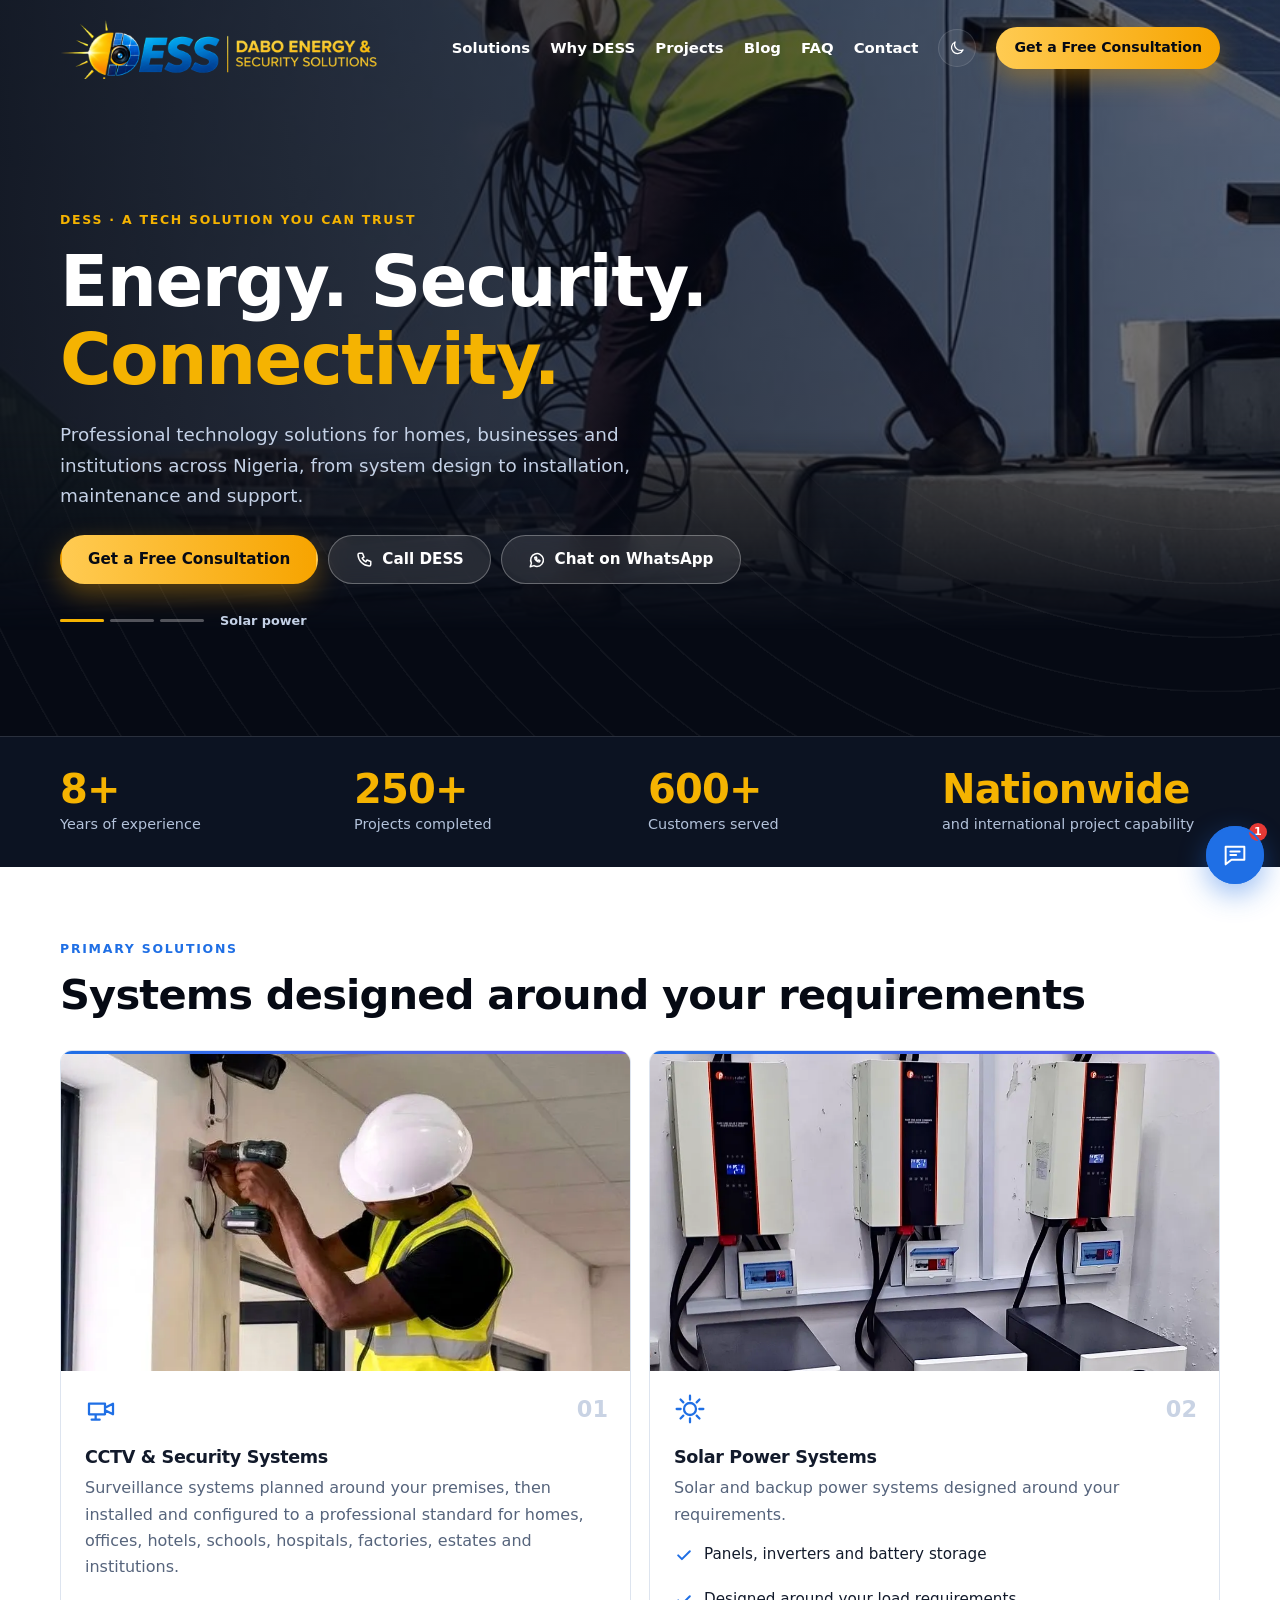
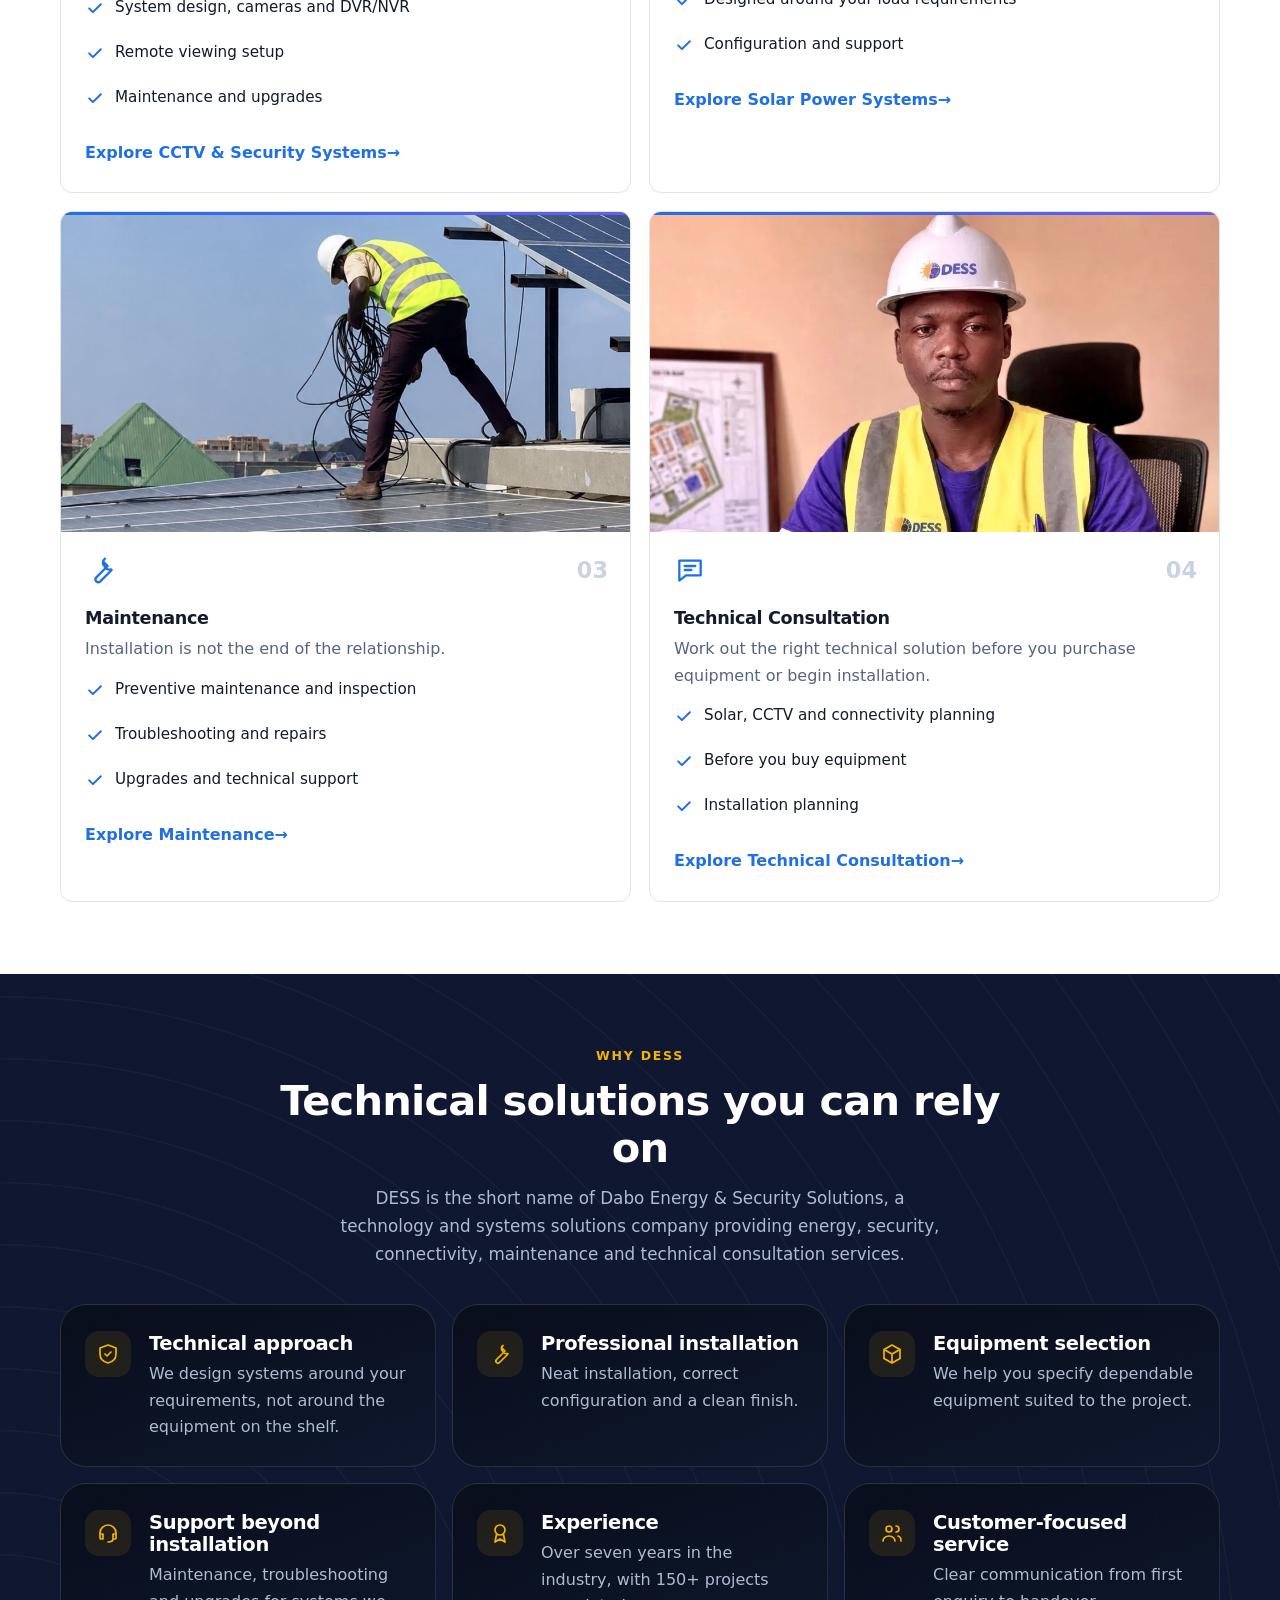
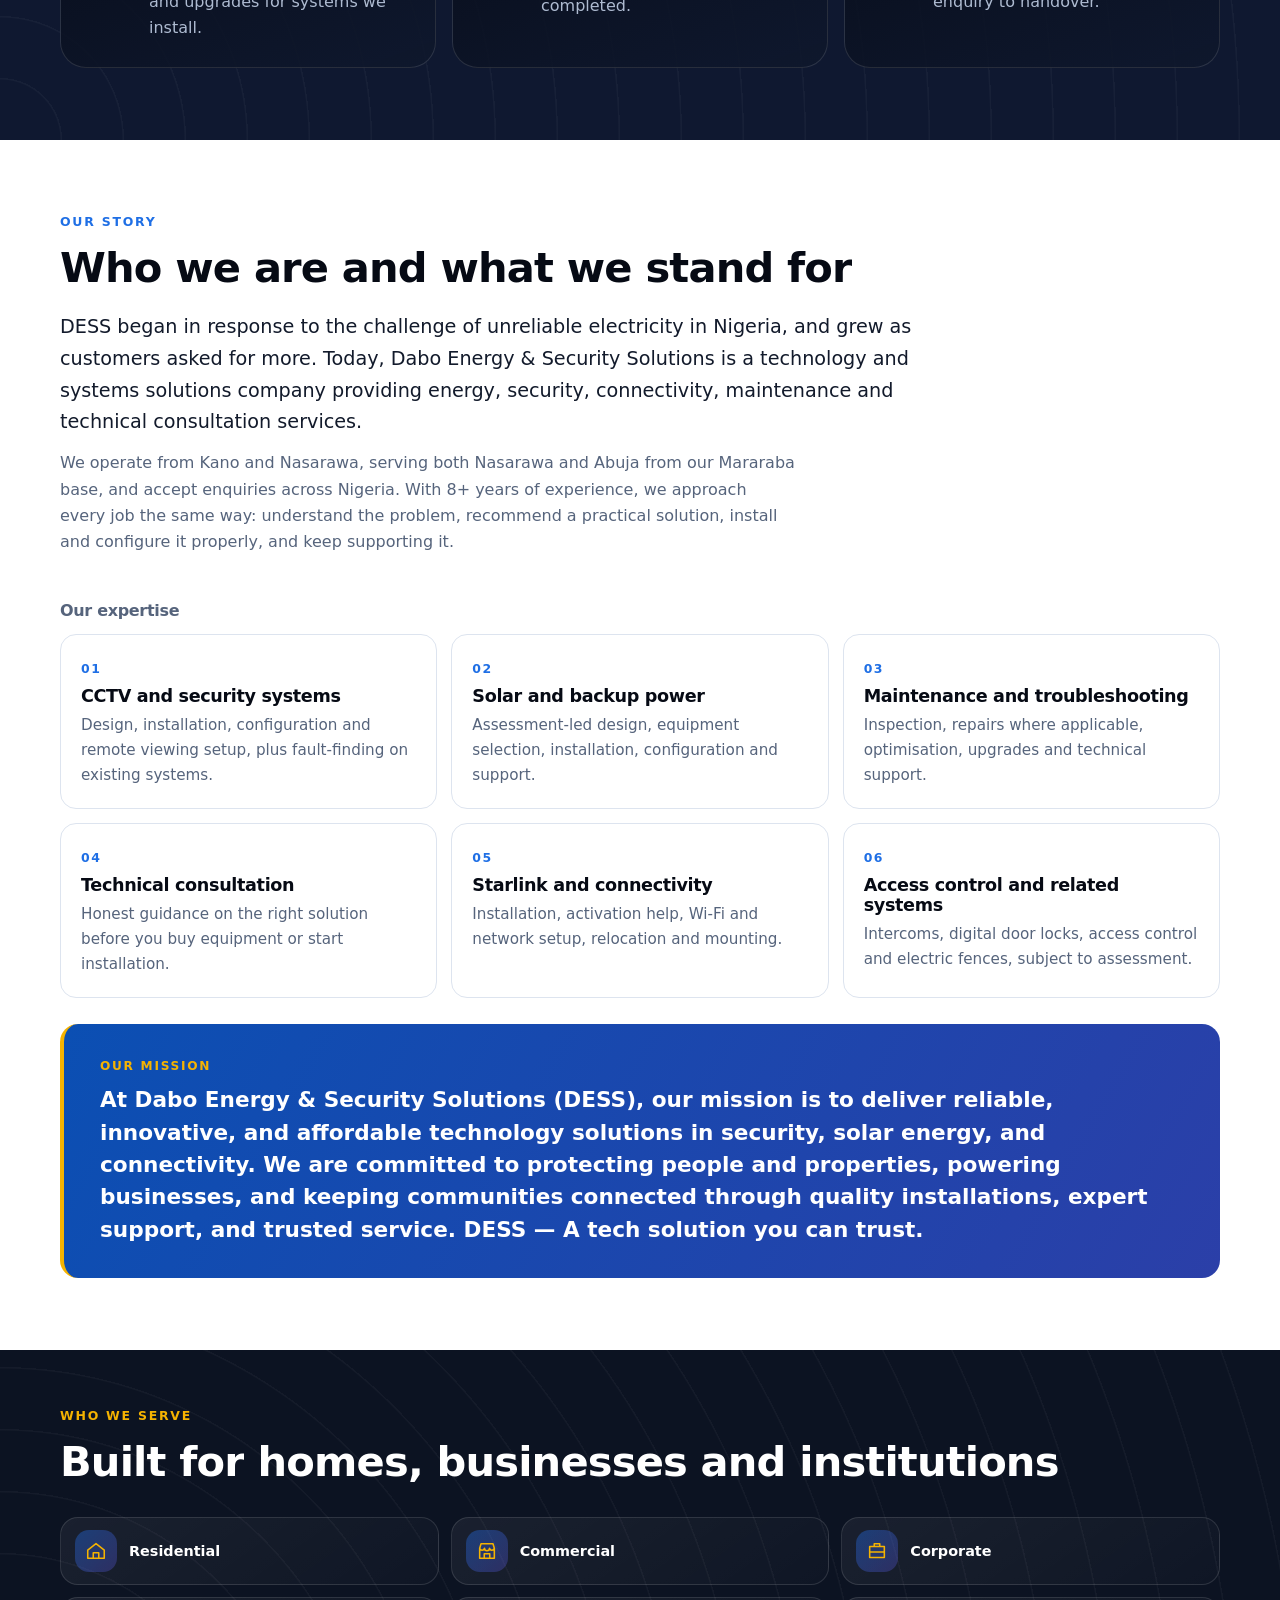
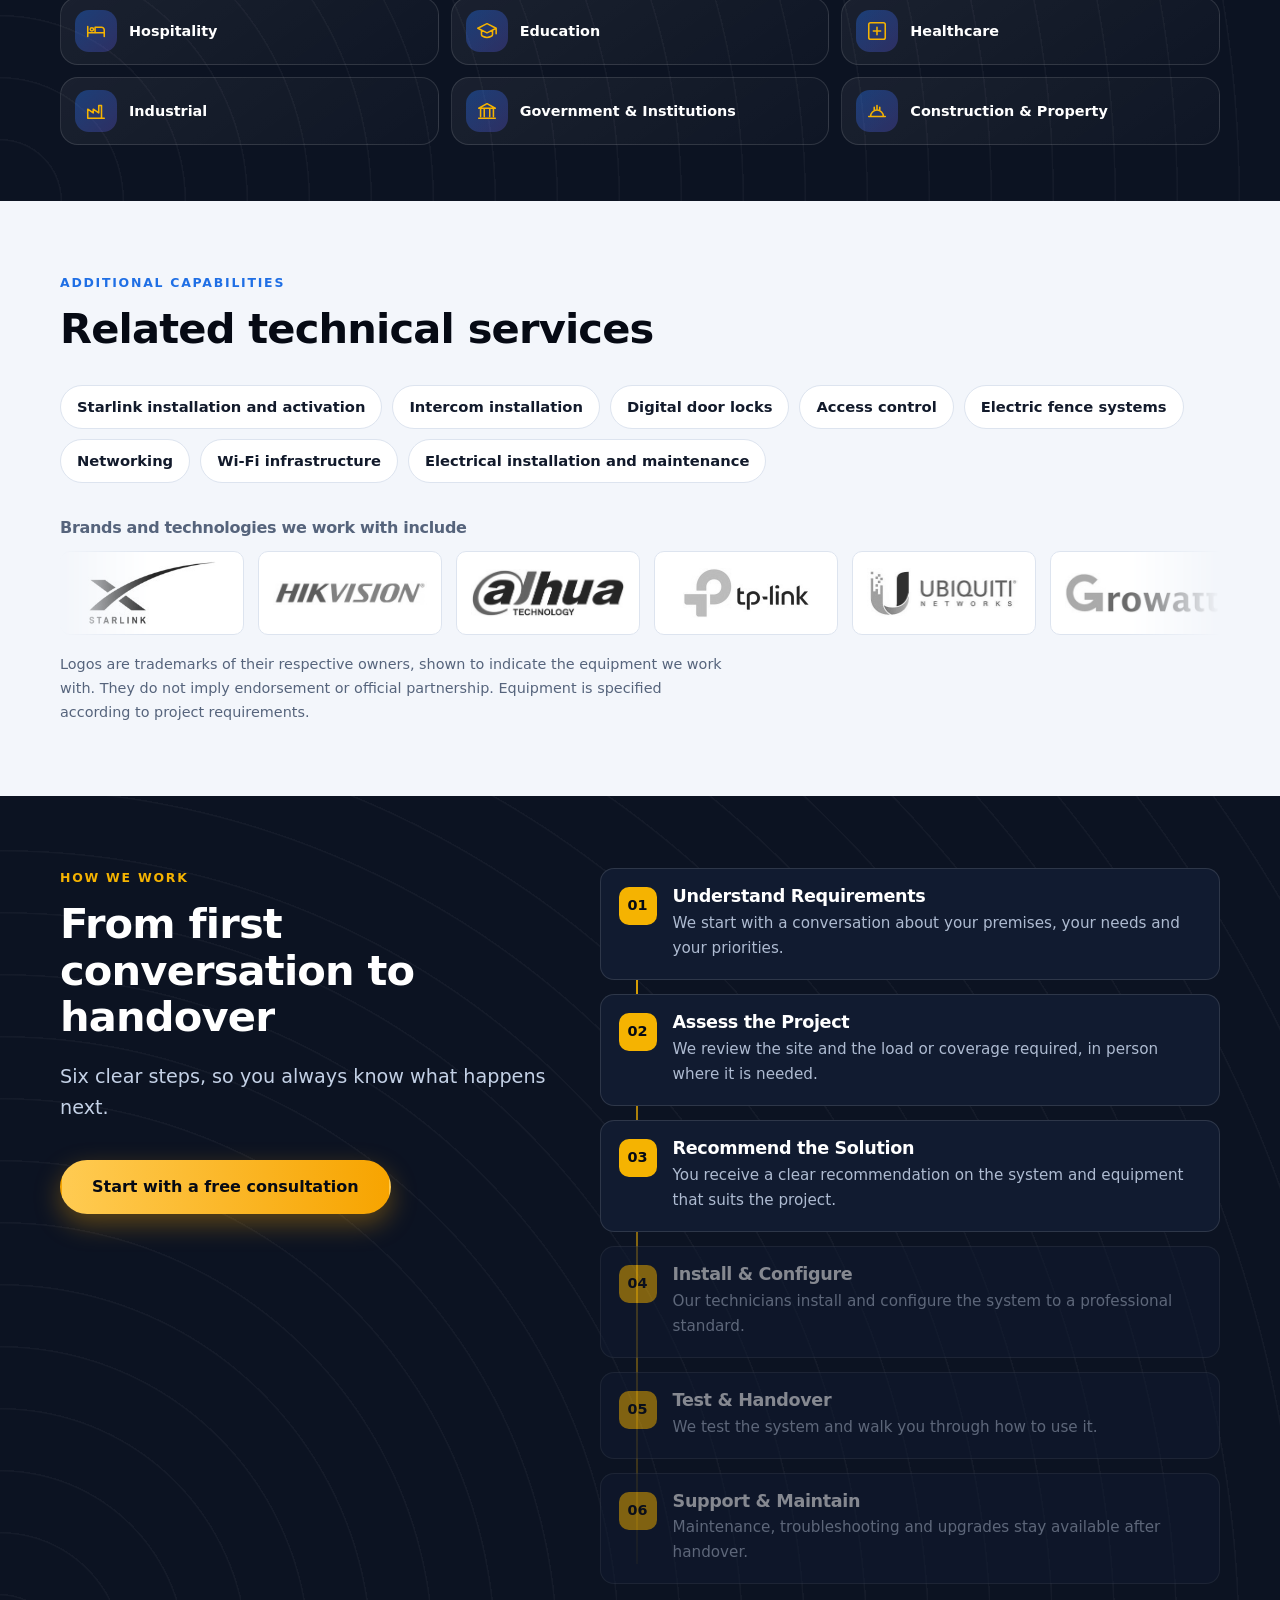
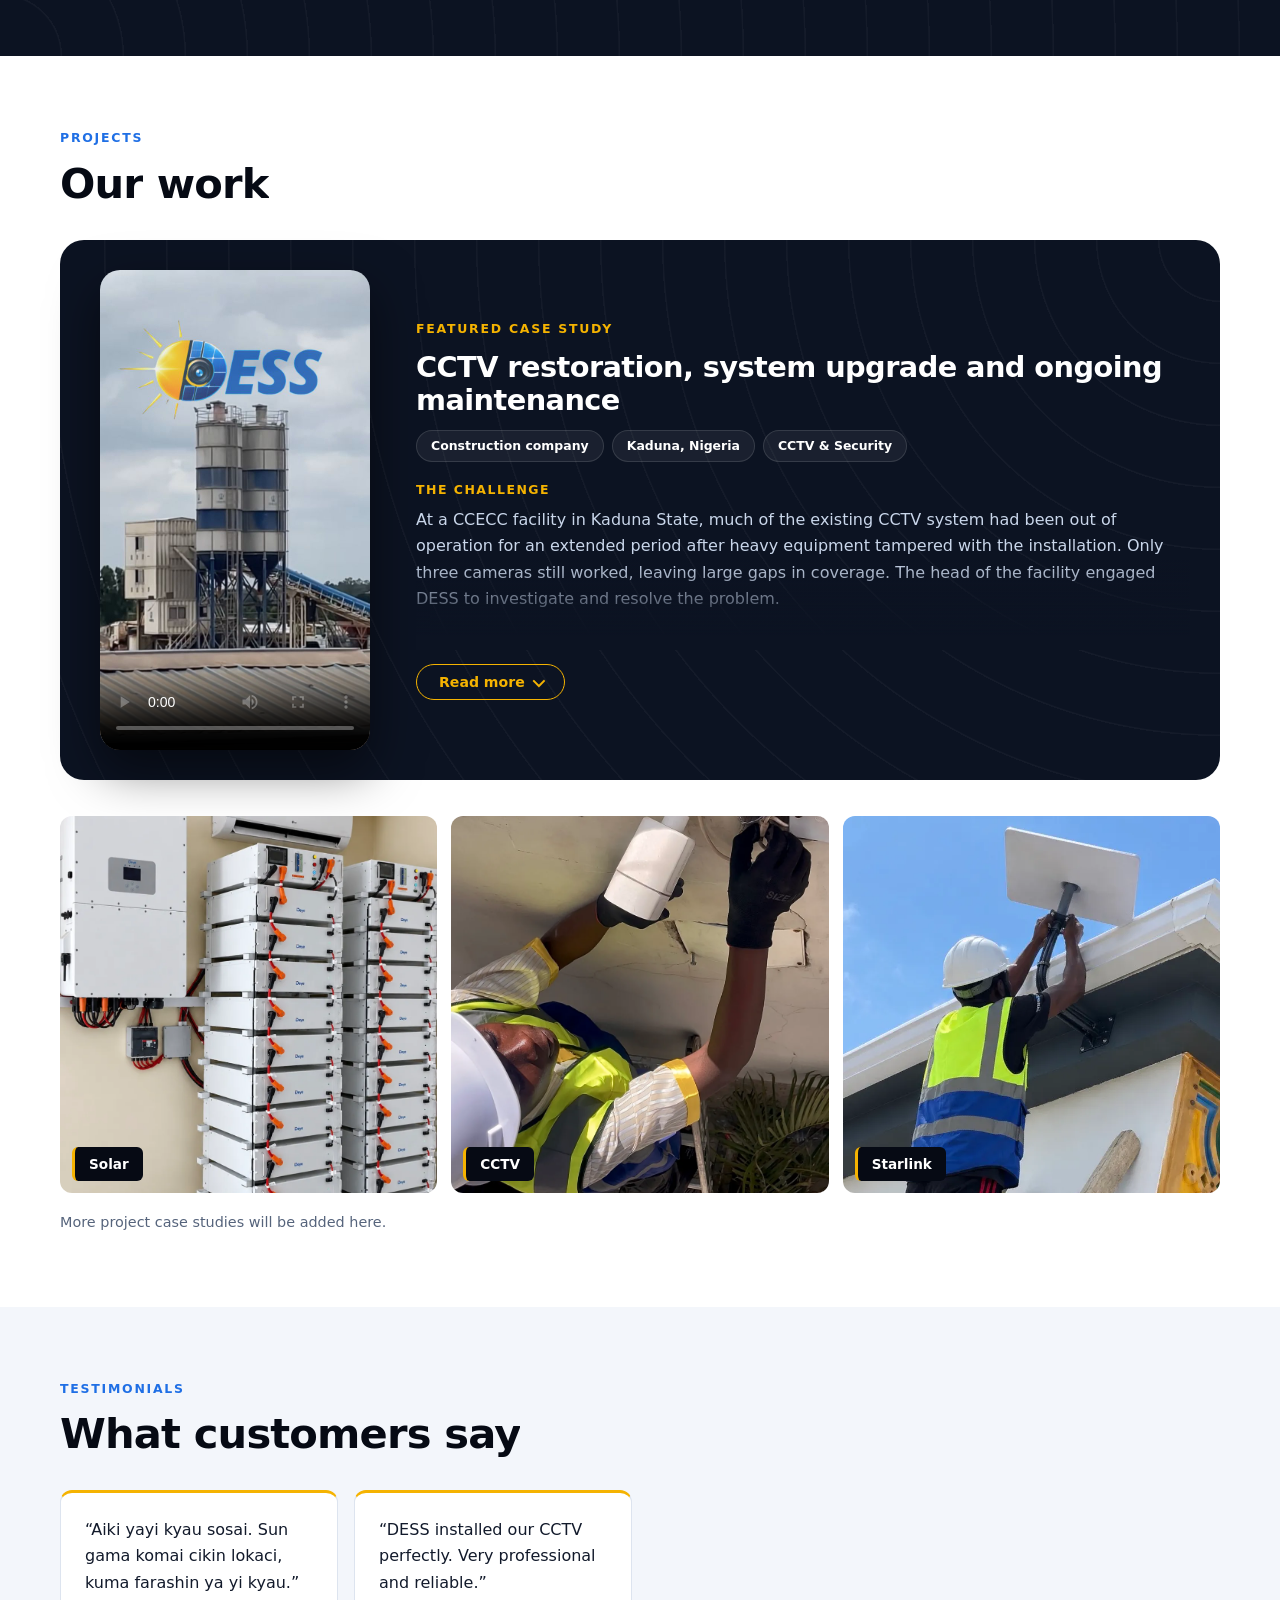
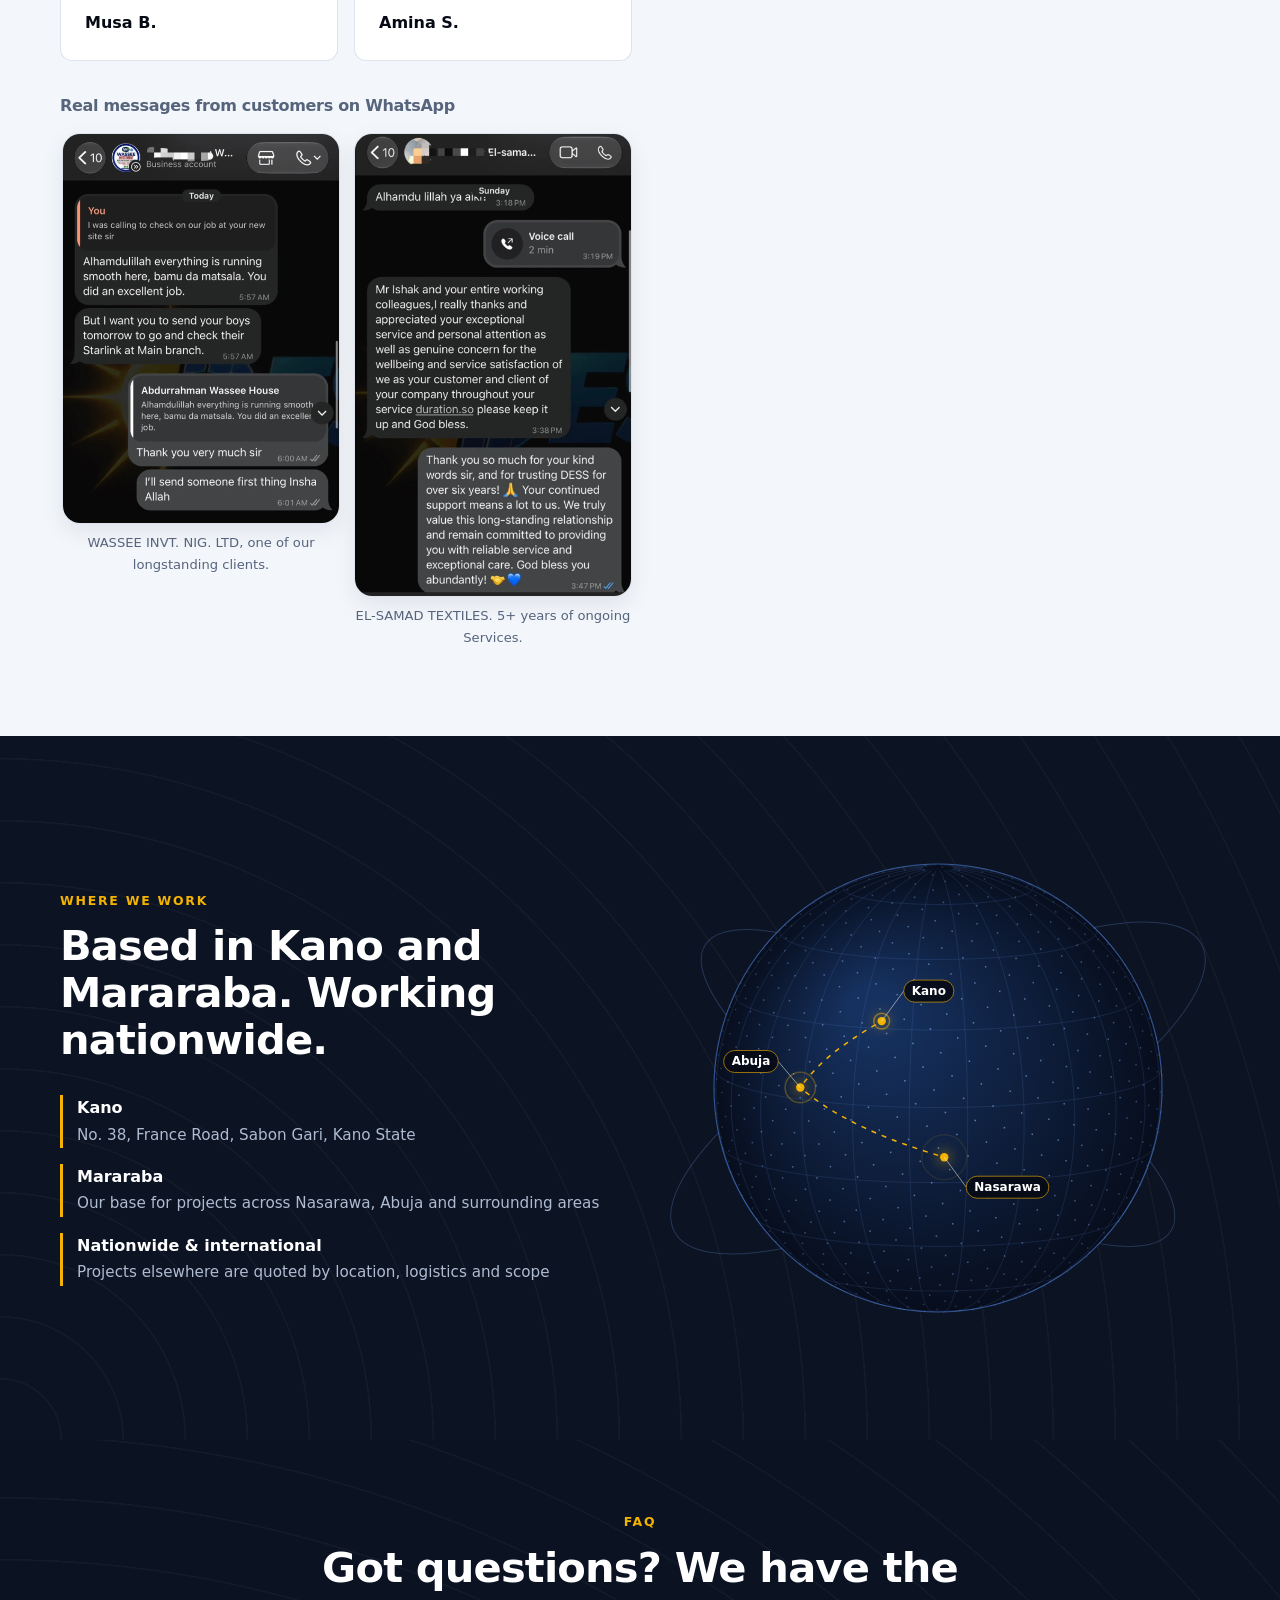
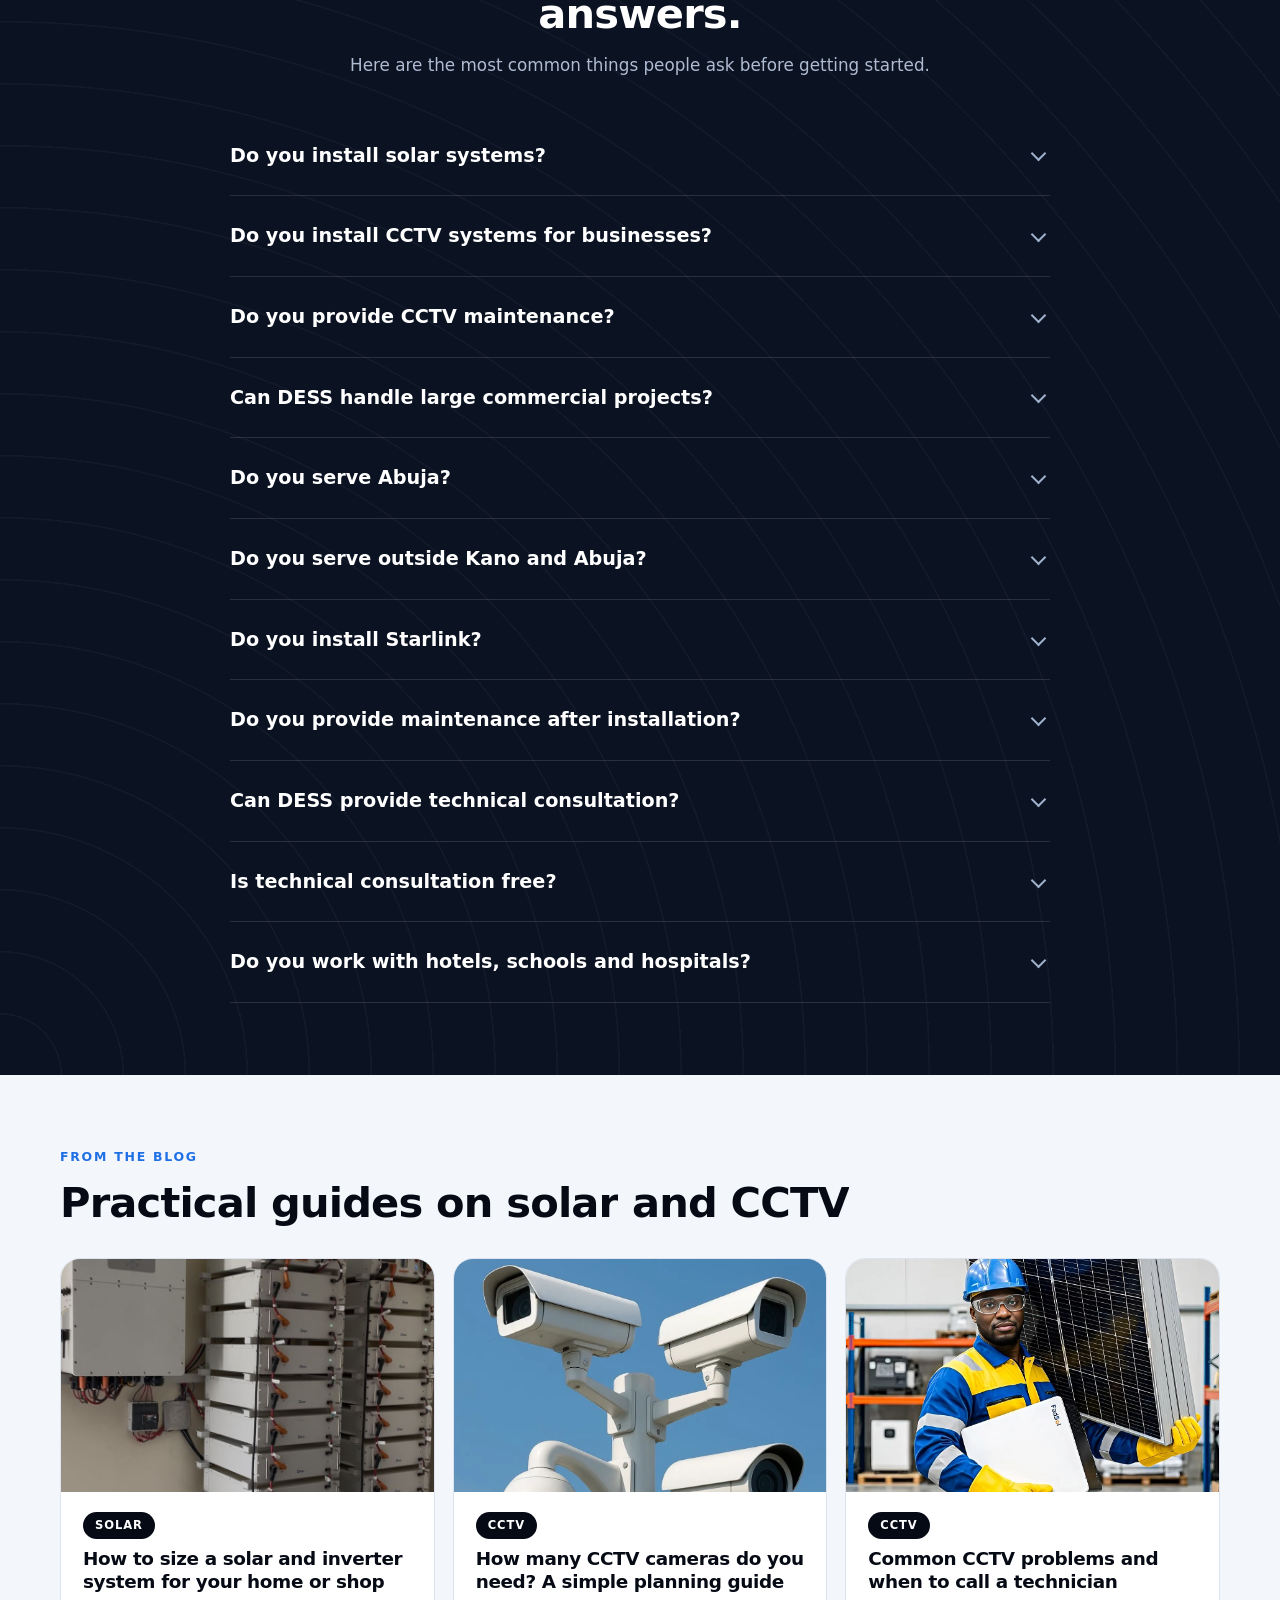
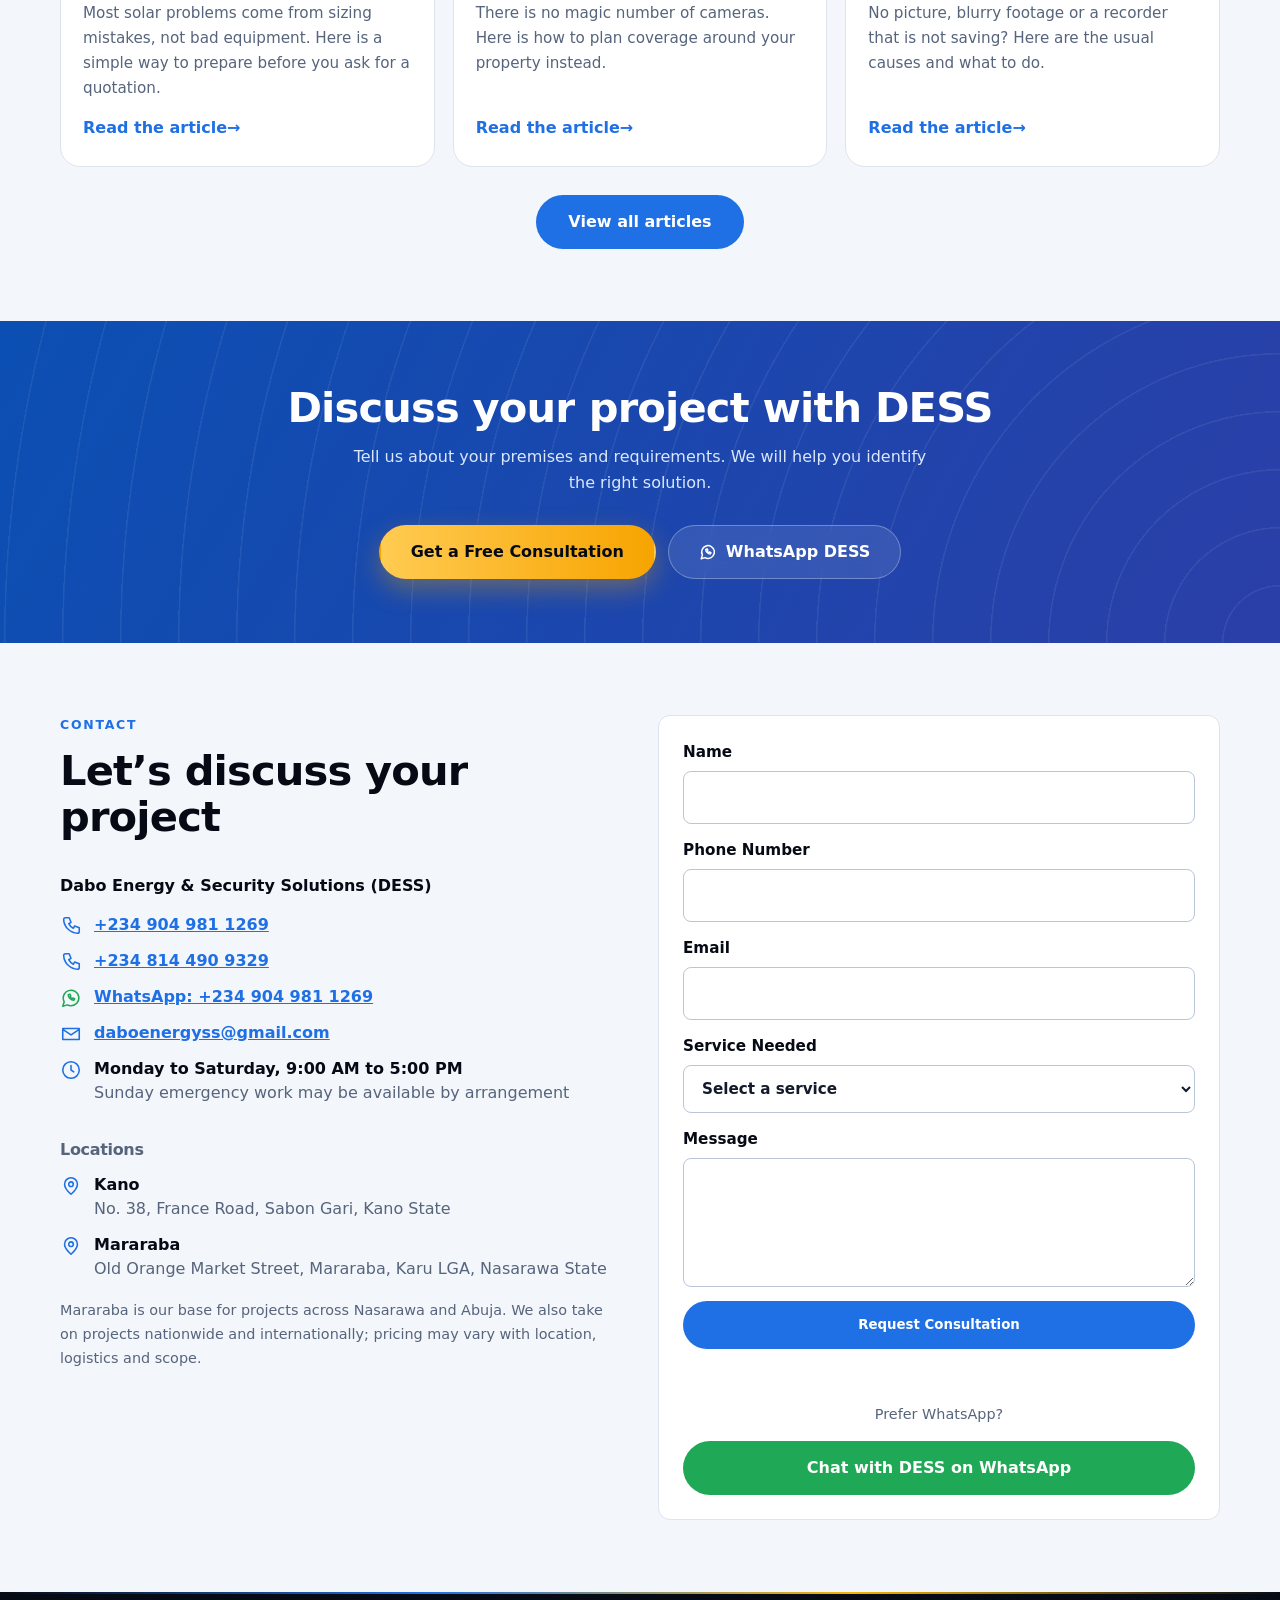
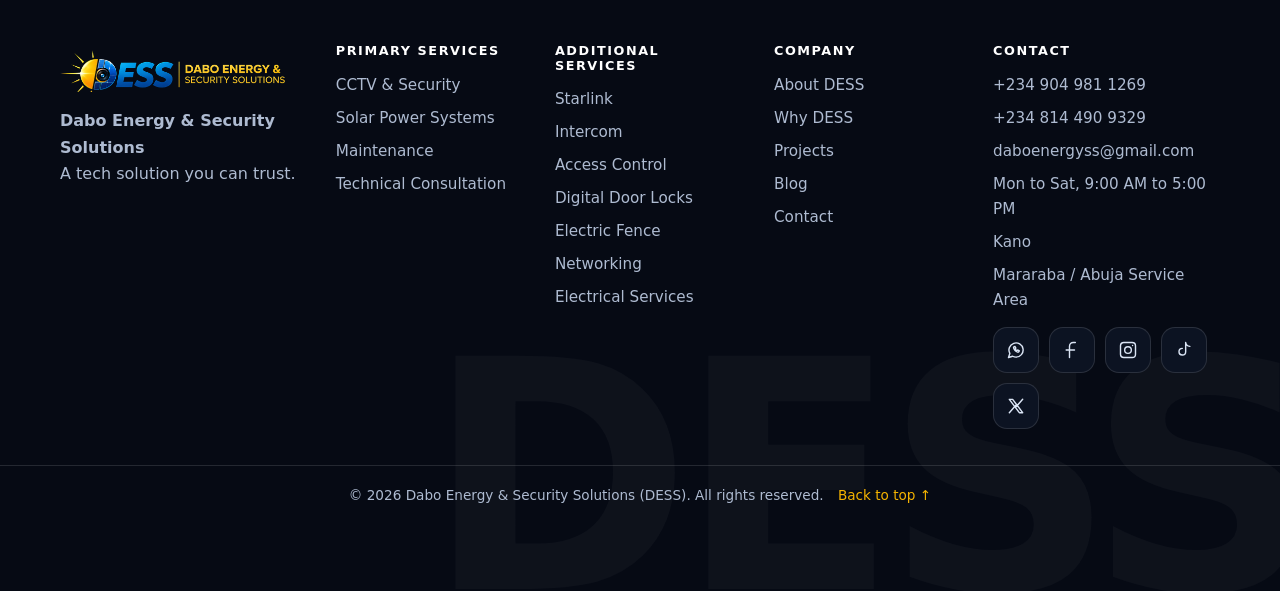
==== index.html @ d55e8380 "Rebuild site from CMS content" ====
<!DOCTYPE html>
<html lang="en-NG">
<head>
<meta charset="utf-8">
<meta name="viewport" content="width=device-width, initial-scale=1">
<meta name="google-site-verification" content="Flggp0OAoR3ZLfkzdXoOFVyLNwlf65vivNqHBnzhyiU" />
<meta name="google-site-verification" content="FNXQPSIhmZA32Rh-jYoWv8A7KRaA6-WDHWeEcsu5f3Y" />
<title>DESS | Dabo Energy &amp; Security Solutions: CCTV, Solar &amp; Maintenance</title>
<meta name="description" content="DESS (Dabo Energy &amp; Security Solutions) provides CCTV, solar power, maintenance, technical consultation and Starlink services for homes, businesses and institutions in Kano, Abuja and across Nigeria.">
<link rel="canonical" href="https://dess.com.ng/">
<meta property="og:type" content="website">
<meta property="og:locale" content="en_NG">
<meta property="og:url" content="https://dess.com.ng/">
<meta property="og:site_name" content="Dabo Energy &amp; Security Solutions">
<meta property="og:title" content="DESS | Dabo Energy &amp; Security Solutions: CCTV, Solar &amp; Maintenance">
<meta property="og:description" content="DESS (Dabo Energy &amp; Security Solutions) provides CCTV, solar power, maintenance, technical consultation and Starlink services for homes, businesses and institutions in Kano, Abuja and across Nigeria.">
<meta property="og:image" content="https://dess.com.ng/solar-roof.jpg">
<meta name="twitter:card" content="summary_large_image">
<meta name="theme-color" content="#060a14">
<link rel="icon" href="/favicon.ico" sizes="48x48">
<link rel="icon" type="image/png" href="/favicon-48.png" sizes="48x48">
<link rel="icon" type="image/png" href="/favicon-192.png" sizes="192x192">
<link rel="apple-touch-icon" href="/apple-touch-icon.png">
<script>document.documentElement.classList.add("js");try{if(localStorage.getItem("dess-theme")==="dark")document.documentElement.setAttribute("data-theme","dark")}catch(e){}</script>
<link rel="stylesheet" href="/style.css">
<script type="application/ld+json">
{
 "@context": "https://schema.org",
 "@type": [
  "LocalBusiness",
  "Organization"
 ],
 "name": "Dabo Energy & Security Solutions",
 "alternateName": [
  "DESS",
  "DESS Nigeria",
  "Dabo Energy and Security Solutions"
 ],
 "slogan": "A tech solution you can trust.",
 "description": "Energy, security and connectivity solutions: CCTV, solar power, maintenance and technical consultation for homes, businesses and institutions in Nigeria.",
 "url": "https://dess.com.ng/",
 "logo": "https://dess.com.ng/logo-512.png",
 "image": "https://dess.com.ng/solar-roof.jpg",
 "telephone": ["+2349049811269", "+2348144909329"],
 "email": "daboenergyss@gmail.com",
 "areaServed": [
  {
   "@type": "State",
   "name": "Kano"
  },
  {
   "@type": "State",
   "name": "Nasarawa"
  },
  {
   "@type": "AdministrativeArea",
   "name": "Abuja"
  },
  {
   "@type": "Country",
   "name": "Nigeria"
  }
 ],
 "address": [
  {
   "@type": "PostalAddress",
   "streetAddress": "No. 38, France Road, Sabon Gari",
   "addressRegion": "Kano State",
   "addressCountry": "NG"
  },
  {
   "@type": "PostalAddress",
   "streetAddress": "Old Orange Market Street, Mararaba, Karu LGA",
   "addressRegion": "Nasarawa State",
   "addressCountry": "NG"
  }
 ],
 "openingHoursSpecification": [
  {
   "@type": "OpeningHoursSpecification",
   "dayOfWeek": [
    "Monday",
    "Tuesday",
    "Wednesday",
    "Thursday",
    "Friday",
    "Saturday"
   ],
   "opens": "09:00",
   "closes": "17:00"
  }
 ],
 "sameAs": [
  "https://www.facebook.com/daboenergy.ss",
  "https://www.instagram.com/dabo_energy_ss",
  "https://x.com/dabo_energy_ss",
  "https://www.tiktok.com/@dabo_ess"
 ]
}
</script>
<script type="application/ld+json">{"@context": "https://schema.org", "@type": "WebSite", "name": "Dabo Energy & Security Solutions", "alternateName": ["DESS", "DESS Nigeria", "Dabo Energy and Security Solutions"], "url": "https://dess.com.ng/"}</script>
</head>
<body>
<a class="skip" href="#main">Skip to content</a>
<svg width="0" height="0" style="position:absolute" aria-hidden="true">
<symbol id="i-cam" viewBox="0 0 24 24"><path d="M3 8h12v8H3zM15 11l6-3v8l-6-3M8 16v4M5 20h6"/></symbol>
<symbol id="i-sun" viewBox="0 0 24 24"><circle cx="12" cy="12" r="4.5"/><path d="M12 2v3M12 19v3M2 12h3M19 12h3M4.9 4.9l2.1 2.1M17 17l2.1 2.1M4.9 19.1L7 17M17 7l2.1-2.1"/></symbol>
<symbol id="i-wr" viewBox="0 0 24 24"><path d="M14.5 6.5a4 4 0 005 5L20 12l-8.5 8.5a2.1 2.1 0 01-3-3L17 9l-2.5-2.5zM15 3.5a4 4 0 00-1 5"/></symbol>
<symbol id="i-chat" viewBox="0 0 24 24"><path d="M4 5h16v11H9l-5 4zM8 9h8M8 12h5"/></symbol>
<symbol id="i-phone" viewBox="0 0 24 24"><path d="M6 3h4l2 5-2.5 1.5a11 11 0 005 5L16 12l5 2v4a2 2 0 01-2 2A16 16 0 014 5a2 2 0 012-2z"/></symbol>
<symbol id="i-wa" viewBox="0 0 24 24"><path d="M3 21l1.6-4.9A8.5 8.5 0 1112 20.5a8.4 8.4 0 01-4-1zM9 8.5c0 3 3 6 6 6l1-1.5-2-1-1 .8a4 4 0 01-2-2l.8-1-1-2z"/></symbol>
<symbol id="i-mail" viewBox="0 0 24 24"><path d="M3 6h18v12H3zM3 7l9 6 9-6"/></symbol>
<symbol id="i-pin" viewBox="0 0 24 24"><path d="M12 21s7-6.2 7-11a7 7 0 10-14 0c0 4.8 7 11 7 11z"/><circle cx="12" cy="10" r="2.5"/></symbol>
<symbol id="i-home" viewBox="0 0 24 24"><path d="M3 11l9-7 9 7v9H3zM9 20v-6h6v6"/></symbol>
<symbol id="i-shop" viewBox="0 0 24 24"><path d="M4 9l1.5-5h13L20 9M4 9v11h16V9M4 9a2.7 2.7 0 005.3 0 2.7 2.7 0 005.4 0 2.7 2.7 0 005.3 0M9 20v-5h6v5"/></symbol>
<symbol id="i-corp" viewBox="0 0 24 24"><path d="M4 7h16v12H4zM9 7V4h6v3M4 13h16"/></symbol>
<symbol id="i-bed" viewBox="0 0 24 24"><path d="M3 18V7M3 14h18v4M21 14v-3a3 3 0 00-3-3h-7v6M7.5 12a1.8 1.8 0 100-3.6 1.8 1.8 0 000 3.6"/></symbol>
<symbol id="i-edu" viewBox="0 0 24 24"><path d="M12 4L2 9l10 5 10-5zM6 11.5V16c0 1.5 3 3 6 3s6-1.5 6-3v-4.5M22 9v6"/></symbol>
<symbol id="i-health" viewBox="0 0 24 24"><path d="M5 3h14a2 2 0 012 2v14a2 2 0 01-2 2H5a2 2 0 01-2-2V5a2 2 0 012-2zM12 8v8M8 12h8"/></symbol>
<symbol id="i-factory" viewBox="0 0 24 24"><path d="M3 20V10l6 4v-4l6 4V6h3v14zM3 20h18"/></symbol>
<symbol id="i-gov" viewBox="0 0 24 24"><path d="M3 9l9-5 9 5zM5 9v9M9 9v9M15 9v9M19 9v9M3 20h18"/></symbol>
<symbol id="i-hat" viewBox="0 0 24 24"><path d="M3 18h18M5 18a7 7 0 0114 0M12 6v5M9 8v3M15 8v3"/></symbol>
<symbol id="i-clock" viewBox="0 0 24 24"><circle cx="12" cy="12" r="9"/><path d="M12 7v5l3 2"/></symbol>
<symbol id="i-fb" viewBox="0 0 24 24"><path d="M16 3h-2.5A4.5 4.5 0 009 7.5V21M5 12h10"/></symbol>
<symbol id="i-ig" viewBox="0 0 24 24"><path d="M7 3h10a4 4 0 014 4v10a4 4 0 01-4 4H7a4 4 0 01-4-4V7a4 4 0 014-4zM12 8a4 4 0 100 8 4 4 0 000-8zM17.5 6.5h.01"/></symbol>
<symbol id="i-tt" viewBox="0 0 24 24"><path d="M14 3v11a4 4 0 11-4-4M14 3c.4 2.7 2.2 4.4 5 4.6"/></symbol>
<symbol id="i-x" viewBox="0 0 24 24"><path d="M4 4h4l12 16h-4zM20 4l-7.5 8.5M4 20l7.5-8.5"/></symbol>
<symbol id="i-shield" viewBox="0 0 24 24"><path d="M12 3l8 3v6c0 5-3.5 8-8 9-4.5-1-8-4-8-9V6zM9 12l2 2 4-4"/></symbol>
<symbol id="i-users" viewBox="0 0 24 24"><path d="M9 11a3 3 0 100-6 3 3 0 000 6zM3 20c0-3 3-5 6-5s6 2 6 5M16 5a3 3 0 010 6M18 15c2 .5 3 2 3 5"/></symbol>
<symbol id="i-award" viewBox="0 0 24 24"><path d="M12 14a5 5 0 100-10 5 5 0 000 10zM8.5 13.5L7 21l5-3 5 3-1.5-7.5"/></symbol>
<symbol id="i-box" viewBox="0 0 24 24"><path d="M12 3l8 4.5v9L12 21l-8-4.5v-9zM12 12l8-4.5M12 12v9M12 12L4 7.5"/></symbol>
<symbol id="i-headset" viewBox="0 0 24 24"><path d="M4 13v-1a8 8 0 0116 0v1M4 13h3v5H5a1 1 0 01-1-1zM20 13h-3v5h2a1 1 0 001-1zM17 18c0 2-2 3-5 3"/></symbol>
<symbol id="i-sun" viewBox="0 0 24 24"><path d="M12 8a4 4 0 100 8 4 4 0 000-8zM12 2v2M12 20v2M2 12h2M20 12h2M5 5l1.5 1.5M17.5 17.5L19 19M5 19l1.5-1.5M17.5 6.5L19 5"/></symbol>
<symbol id="i-moon" viewBox="0 0 24 24"><path d="M20 14.5A8 8 0 019.5 4 8 8 0 1020 14.5z"/></symbol>
<symbol id="i-yt" viewBox="0 0 24 24"><path d="M3 8a3 3 0 013-3h12a3 3 0 013 3v8a3 3 0 01-3 3H6a3 3 0 01-3-3zM10 9v6l5-3z"/></symbol>
<symbol id="i-in" viewBox="0 0 24 24"><path d="M5 9v10M5 5.5v.01M10 19V9m0 4c0-2 1.5-4 4-4s3 1.5 3 4v6"/></symbol>
<symbol id="i-tick" viewBox="0 0 24 24"><path d="M5 12.5l4.5 4.5L19 7.5"/></symbol>
</svg>
<header class="nav"><div class="progress" aria-hidden="true"></div><div class="wrap nav-in">
<a href="/" class="brand" aria-label="DESS home"><img src="/logo.png" alt="DESS - Dabo Energy &amp; Security Solutions logo" width="900" height="174"></a>
<button class="burger" aria-label="Open menu" aria-expanded="false" aria-controls="menu"><span></span><span></span><span></span></button>
<nav id="menu" class="menu" aria-label="Main"><div class="drawer-head"><span>Menu</span><button type="button" class="drawer-x" aria-label="Close menu">&times;</button></div><a href="/" class="m-home" data-nav="home">Home</a><a href="/#solutions" data-nav="solutions">Solutions</a><a href="/#why" data-nav="why">Why DESS</a><a href="/#projects" data-nav="projects">Projects</a><a href="/blog" data-nav="blog">Blog</a><a href="/#faq" data-nav="faq">FAQ</a><a href="/#contact" data-nav="contact">Contact</a><button type="button" class="theme-btn" aria-label="Switch to dark mode"><svg class="ico"><use href="#i-moon"/></svg></button><a href="/#contact" class="btn btn-gold nav-cta">Get a Free Consultation</a><div class="drawer-foot"><a href="/#contact" class="btn btn-gold">Get a Free Consultation</a><div class="theme-card"><span class="tc-l"><svg class="ico"><use href="#i-moon"/></svg><b class="tc-name">Light mode</b></span><button type="button" class="tc-btn">Switch to Dark</button></div><div class="dbtns"><a href="https://wa.me/2349049811269" class="btn btn-wa"><svg class="ico"><use href="#i-wa"/></svg>WhatsApp</a><a href="tel:+2349049811269" class="btn btn-glass"><svg class="ico"><use href="#i-phone"/></svg>Call</a></div><p><a href="mailto:daboenergyss@gmail.com">daboenergyss@gmail.com</a><a href="tel:+2349049811269">+234 904 981 1269</a><a href="tel:+2348144909329">+234 814 490 9329</a></p><div class="social"><a href="https://wa.me/2349049811269" target="_blank" rel="noopener" aria-label="DESS on WhatsApp"><svg class="ico"><use href="#i-wa"/></svg></a><a href="https://www.facebook.com/daboenergy.ss" target="_blank" rel="noopener" aria-label="DESS on Facebook"><svg class="ico"><use href="#i-fb"/></svg></a><a href="https://www.instagram.com/dabo_energy_ss" target="_blank" rel="noopener" aria-label="DESS on Instagram"><svg class="ico"><use href="#i-ig"/></svg></a><a href="https://www.tiktok.com/@dabo_ess" target="_blank" rel="noopener" aria-label="DESS on TikTok"><svg class="ico"><use href="#i-tt"/></svg></a><a href="https://x.com/dabo_energy_ss" target="_blank" rel="noopener" aria-label="DESS on X"><svg class="ico"><use href="#i-x"/></svg></a></div></div></nav>
</div></header>
<div class="scrim" aria-hidden="true"></div>
<main id="main">
<section class="hero"><div class="hero-bg"><img class="on" src="/hero-solar.jpg" alt="" fetchpriority="high" data-cap="Solar power"><img src="/cctv-gate.jpg" alt="" loading="lazy" data-cap="CCTV &amp; security"><img src="/starlink-install.jpg" alt="" loading="lazy" data-cap="Starlink connectivity"></div><div class="wrap hero-in"><div>
<p class="eyebrow">DESS · A tech solution you can trust</p><h1>Energy. Security. <span class="gold">Connectivity.</span></h1>
<p class="lead">Professional technology solutions for homes, businesses and institutions across Nigeria, from system design to installation, maintenance and support.</p><div class="btns"><a href="/#contact" class="btn btn-gold">Get a Free Consultation</a><a href="tel:+2349049811269" class="btn btn-glass"><svg class="ico"><use href="#i-phone"/></svg>Call DESS</a><a href="https://wa.me/2349049811269" class="btn btn-glass"><svg class="ico"><use href="#i-wa"/></svg>Chat on WhatsApp</a></div><div class="hero-dots" aria-hidden="true"><i></i><i></i><i></i><span class="cap">Solar power</span></div></div></div></section>
<section class="stats" aria-label="DESS in numbers"><div class="wrap stats-in"><div class="stat"><b data-count="8" data-suffix="+">8+</b><span>Years of experience</span></div><div class="stat"><b data-count="250" data-suffix="+">250+</b><span>Projects completed</span></div><div class="stat"><b data-count="600" data-suffix="+">600+</b><span>Customers served</span></div><div class="stat"><b>Nationwide</b><span>and international project capability</span></div></div></section>
<section class="sec" id="solutions"><div class="wrap"><p class="eyebrow">Primary solutions</p><h2>Systems designed around your requirements</h2><div class="pgrid"><article class="card pcard"><div class="cimg"><img src="/images/uploads/fa52bc1c-1752-423f-acf0-3d0cdf9d13a5.webp" alt="Technician installing two CCTV cameras on a gate pillar" style="object-position:50% 35%" loading="lazy" decoding="async"></div><div class="cbody"><span class="num">01</span><svg class="ico"><use href="#i-cam"/></svg><h3>CCTV &amp; Security Systems</h3><p>Surveillance systems planned around your premises, then installed and configured to a professional standard for homes, offices, hotels, schools, hospitals, factories, estates and institutions.</p><ul class="ticks"><li><svg class="ico"><use href="#i-tick"/></svg>System design, cameras and DVR/NVR</li><li><svg class="ico"><use href="#i-tick"/></svg>Remote viewing setup</li><li><svg class="ico"><use href="#i-tick"/></svg>Maintenance and upgrades</li></ul><a class="more" href="/cctv">Explore CCTV &amp; Security Systems</a></div></article><article class="card pcard"><div class="cimg"><img src="/images/uploads/img_9929.webp" alt="Solar inverter and battery storage racks in a plant room" style="object-position:50% 50%" loading="lazy" decoding="async"></div><div class="cbody"><span class="num">02</span><svg class="ico"><use href="#i-sun"/></svg><h3>Solar Power Systems</h3><p>Solar and backup power systems designed around your requirements.</p><ul class="ticks"><li><svg class="ico"><use href="#i-tick"/></svg>Panels, inverters and battery storage</li><li><svg class="ico"><use href="#i-tick"/></svg>Designed around your load requirements</li><li><svg class="ico"><use href="#i-tick"/></svg>Configuration and support</li></ul><a class="more" href="/solar">Explore Solar Power Systems</a></div></article><article class="card pcard"><div class="cimg"><img src="/solar-roof.jpg" alt="Technician handling cabling on a rooftop solar array" style="object-position:50% 50%" loading="lazy" decoding="async"></div><div class="cbody"><span class="num">03</span><svg class="ico"><use href="#i-wr"/></svg><h3>Maintenance</h3><p>Installation is not the end of the relationship.</p><ul class="ticks"><li><svg class="ico"><use href="#i-tick"/></svg>Preventive maintenance and inspection</li><li><svg class="ico"><use href="#i-tick"/></svg>Troubleshooting and repairs</li><li><svg class="ico"><use href="#i-tick"/></svg>Upgrades and technical support</li></ul><a class="more" href="/maintenance">Explore Maintenance</a></div></article><article class="card pcard"><div class="cimg"><img src="/images/uploads/cf217535-9648-4259-a890-3cc4c99cf563.webp" alt="DESS technician on site in a safety helmet and vest" style="object-position:50% 35%" loading="lazy" decoding="async"></div><div class="cbody"><span class="num">04</span><svg class="ico"><use href="#i-chat"/></svg><h3>Technical Consultation</h3><p>Work out the right technical solution before you purchase equipment or begin installation.</p><ul class="ticks"><li><svg class="ico"><use href="#i-tick"/></svg>Solar, CCTV and connectivity planning</li><li><svg class="ico"><use href="#i-tick"/></svg>Before you buy equipment</li><li><svg class="ico"><use href="#i-tick"/></svg>Installation planning</li></ul><a class="more" href="/consultation">Explore Technical Consultation</a></div></article></div></div></section>
<section class="sec dark whys" id="why"><div class="wrap"><div class="sec-head"><p class="eyebrow" id="about">Why DESS</p><h2>Technical solutions you can rely on</h2><p class="sub-lead">DESS is the short name of Dabo Energy &amp; Security Solutions, a technology and systems solutions company providing energy, security, connectivity, maintenance and technical consultation services.</p></div><div class="whygrid"><div class="why"><span class="wi"><svg class="ico"><use href="#i-shield"/></svg></span><div><h3>Technical approach</h3><p>We design systems around your requirements, not around the equipment on the shelf.</p></div></div><div class="why"><span class="wi"><svg class="ico"><use href="#i-wr"/></svg></span><div><h3>Professional installation</h3><p>Neat installation, correct configuration and a clean finish.</p></div></div><div class="why"><span class="wi"><svg class="ico"><use href="#i-box"/></svg></span><div><h3>Equipment selection</h3><p>We help you specify dependable equipment suited to the project.</p></div></div><div class="why"><span class="wi"><svg class="ico"><use href="#i-headset"/></svg></span><div><h3>Support beyond installation</h3><p>Maintenance, troubleshooting and upgrades for systems we install.</p></div></div><div class="why"><span class="wi"><svg class="ico"><use href="#i-award"/></svg></span><div><h3>Experience</h3><p>Over seven years in the industry, with 150+ projects completed.</p></div></div><div class="why"><span class="wi"><svg class="ico"><use href="#i-users"/></svg></span><div><h3>Customer-focused service</h3><p>Clear communication from first enquiry to handover.</p></div></div></div></div></section>
<section class="sec company" id="company"><div class="wrap"><p class="eyebrow">Our story</p><h2>Who we are and what we stand for</h2><div class="co-grid"><div class="co-text"><p class="big">DESS began in response to the challenge of unreliable electricity in Nigeria, and grew as customers asked for more. Today, Dabo Energy &amp; Security Solutions is a technology and systems solutions company providing energy, security, connectivity, maintenance and technical consultation services.</p><p>We operate from Kano and Nasarawa, serving both Nasarawa and Abuja from our Mararaba base, and accept enquiries across Nigeria. With 8+ years of experience, we approach every job the same way: understand the problem, recommend a practical solution, install and configure it properly, and keep supporting it.</p></div></div><h3 class="sub co-sub">Our expertise</h3><div class="xgrid"><div class="xp"><span>01</span><h3>CCTV and security systems</h3><p>Design, installation, configuration and remote viewing setup, plus fault-finding on existing systems.</p></div><div class="xp"><span>02</span><h3>Solar and backup power</h3><p>Assessment-led design, equipment selection, installation, configuration and support.</p></div><div class="xp"><span>03</span><h3>Maintenance and troubleshooting</h3><p>Inspection, repairs where applicable, optimisation, upgrades and technical support.</p></div><div class="xp"><span>04</span><h3>Technical consultation</h3><p>Honest guidance on the right solution before you buy equipment or start installation.</p></div><div class="xp"><span>05</span><h3>Starlink and connectivity</h3><p>Installation, activation help, Wi-Fi and network setup, relocation and mounting.</p></div><div class="xp"><span>06</span><h3>Access control and related systems</h3><p>Intercoms, digital door locks, access control and electric fences, subject to assessment.</p></div></div><div class="mission"><span class="mlabel">Our mission</span><p>At Dabo Energy &amp; Security Solutions (DESS), our mission is to deliver reliable, innovative, and affordable technology solutions in security, solar energy, and connectivity. We are committed to protecting people and properties, powering businesses, and keeping communities connected through quality installations, expert support, and trusted service.

DESS — A tech solution you can trust.</p></div></div></section>
<section class="sec dark" id="serve"><div class="wrap"><p class="eyebrow">Who we serve</p><h2>Built for homes, businesses and institutions</h2><div class="tiles"><div class="tile"><span class="ti"><svg class="ico"><use href="#i-home"/></svg></span><b>Residential</b></div><div class="tile"><span class="ti"><svg class="ico"><use href="#i-shop"/></svg></span><b>Commercial</b></div><div class="tile"><span class="ti"><svg class="ico"><use href="#i-corp"/></svg></span><b>Corporate</b></div><div class="tile"><span class="ti"><svg class="ico"><use href="#i-bed"/></svg></span><b>Hospitality</b></div><div class="tile"><span class="ti"><svg class="ico"><use href="#i-edu"/></svg></span><b>Education</b></div><div class="tile"><span class="ti"><svg class="ico"><use href="#i-health"/></svg></span><b>Healthcare</b></div><div class="tile"><span class="ti"><svg class="ico"><use href="#i-factory"/></svg></span><b>Industrial</b></div><div class="tile"><span class="ti"><svg class="ico"><use href="#i-gov"/></svg></span><b>Government &amp; Institutions</b></div><div class="tile"><span class="ti"><svg class="ico"><use href="#i-hat"/></svg></span><b>Construction &amp; Property</b></div></div></div></section>
<section class="sec tint"><div class="wrap"><p class="eyebrow">Additional capabilities</p><h2>Related technical services</h2><div class="chips plain"><span>Starlink installation and activation</span><span>Intercom installation</span><span>Digital door locks</span><span>Access control</span><span>Electric fence systems</span><span>Networking</span><span>Wi-Fi infrastructure</span><span>Electrical installation and maintenance</span></div>
<h3 class="sub">Brands and technologies we work with include</h3><div class="mq"><div class="mq-track"><div class="logo"><img src="/logo-starlink.jpg" alt="Starlink" width="201" height="100" style="max-height:64px" decoding="async"></div><div class="logo"><img src="/logo-hikvision.jpg" alt="Hikvision" width="360" height="57" style="max-height:34px" decoding="async"></div><div class="logo"><img src="/logo-dahua.jpg" alt="Dahua" width="319" height="100" style="max-height:50px" decoding="async"></div><div class="logo"><img src="/logo-tp-link.jpg" alt="TP-Link" width="254" height="100" style="max-height:50px" decoding="async"></div><div class="logo"><img src="/logo-ubiquiti.jpg" alt="Ubiquiti" width="310" height="100" style="max-height:52px" decoding="async"></div><div class="logo"><img src="/logo-growatt.jpg" alt="Growatt" width="360" height="92" style="max-height:44px" decoding="async"></div><div class="logo"><img src="/logo-felicity.jpg" alt="Felicity" width="279" height="100" style="max-height:62px" decoding="async"></div><div class="logo"><img src="/logo-must.jpg" alt="MUST" width="301" height="100" style="max-height:44px" decoding="async"></div><div class="logo"><img src="/logo-deye.jpg" alt="Deye" width="238" height="100" style="max-height:48px" decoding="async"></div><div class="logo"><img src="/logo-cell-american.jpg" alt="Cell American" width="360" height="56" style="max-height:34px" decoding="async"></div><div class="logo" aria-hidden="true"><img src="/logo-starlink.jpg" alt="Starlink" width="201" height="100" style="max-height:64px" decoding="async"></div><div class="logo" aria-hidden="true"><img src="/logo-hikvision.jpg" alt="Hikvision" width="360" height="57" style="max-height:34px" decoding="async"></div><div class="logo" aria-hidden="true"><img src="/logo-dahua.jpg" alt="Dahua" width="319" height="100" style="max-height:50px" decoding="async"></div><div class="logo" aria-hidden="true"><img src="/logo-tp-link.jpg" alt="TP-Link" width="254" height="100" style="max-height:50px" decoding="async"></div><div class="logo" aria-hidden="true"><img src="/logo-ubiquiti.jpg" alt="Ubiquiti" width="310" height="100" style="max-height:52px" decoding="async"></div><div class="logo" aria-hidden="true"><img src="/logo-growatt.jpg" alt="Growatt" width="360" height="92" style="max-height:44px" decoding="async"></div><div class="logo" aria-hidden="true"><img src="/logo-felicity.jpg" alt="Felicity" width="279" height="100" style="max-height:62px" decoding="async"></div><div class="logo" aria-hidden="true"><img src="/logo-must.jpg" alt="MUST" width="301" height="100" style="max-height:44px" decoding="async"></div><div class="logo" aria-hidden="true"><img src="/logo-deye.jpg" alt="Deye" width="238" height="100" style="max-height:48px" decoding="async"></div><div class="logo" aria-hidden="true"><img src="/logo-cell-american.jpg" alt="Cell American" width="360" height="56" style="max-height:34px" decoding="async"></div></div></div><p class="note">Logos are trademarks of their respective owners, shown to indicate the equipment we work with. They do not imply endorsement or official partnership. Equipment is specified according to project requirements.</p></div></section>
<section class="sec dark proc" id="process"><div class="wrap proc-in"><div class="proc-l"><p class="eyebrow">How we work</p><h2>From first conversation to handover</h2><p class="big">Six clear steps, so you always know what happens next.</p><a href="/#contact" class="btn btn-gold">Start with a free consultation</a></div><ol class="tl"><li><span class="n">01</span><div><h3>Understand Requirements</h3><p>We start with a conversation about your premises, your needs and your priorities.</p></div></li><li><span class="n">02</span><div><h3>Assess the Project</h3><p>We review the site and the load or coverage required, in person where it is needed.</p></div></li><li><span class="n">03</span><div><h3>Recommend the Solution</h3><p>You receive a clear recommendation on the system and equipment that suits the project.</p></div></li><li><span class="n">04</span><div><h3>Install &amp; Configure</h3><p>Our technicians install and configure the system to a professional standard.</p></div></li><li><span class="n">05</span><div><h3>Test &amp; Handover</h3><p>We test the system and walk you through how to use it.</p></div></li><li><span class="n">06</span><div><h3>Support &amp; Maintain</h3><p>Maintenance, troubleshooting and upgrades stay available after handover.</p></div></li></ol></div></section>
<section class="sec" id="projects"><div class="wrap"><p class="eyebrow">Projects</p><h2>Our work</h2><article class="case"><div class="case-v"><video controls playsinline preload="metadata" poster="/case-kaduna-poster.jpg" width="720" height="1280" aria-label="Video: CCTV restoration, system upgrade and ongoing maintenance at a construction company facility in Kaduna"><source src="/case-kaduna-cctv.mp4" type="video/mp4">Your browser cannot play this video.</video></div>
<div class="case-t"><p class="eyebrow">Featured case study</p><h3>CCTV restoration, system upgrade and ongoing maintenance</h3>
<div class="case-chips"><span>Construction company</span><span>Kaduna, Nigeria</span><span>CCTV &amp; Security</span></div>
<div class="case-body" id="case-body"><div class="case-b"><h4>The challenge</h4><p>At a CCECC facility in Kaduna State, much of the existing CCTV system had been out of operation for an extended period after heavy equipment tampered with the installation. Only three cameras still worked, leaving large gaps in coverage. The head of the facility engaged DESS to investigate and resolve the problem.</p></div>
<div class="case-b"><h4>Our approach: diagnose, restore, strengthen</h4><p>We troubleshot the faults, assessed the existing equipment and the site&rsquo;s surveillance needs, then recommended a practical solution to improve coverage and address blind spots.</p>
<ul class="ticks"><li><svg class="ico"><use href="#i-tick"/></svg><span><strong>System troubleshooting:</strong> identifying the faults behind the downtime</span></li><li><svg class="ico"><use href="#i-tick"/></svg><span><strong>Camera restoration:</strong> bringing cameras back online wherever feasible</span></li><li><svg class="ico"><use href="#i-tick"/></svg><span><strong>Equipment replacement:</strong> replacing selected outdated cameras</span></li><li><svg class="ico"><use href="#i-tick"/></svg><span><strong>Coverage expansion:</strong> adding cameras to cover unmonitored areas</span></li></ul></div>
<div class="case-b"><h4>The outcome: better coverage, stronger monitoring</h4><p>Through targeted repairs, strategic replacements and additional cameras, DESS helped restore the facility&rsquo;s surveillance capability and reduce blind spots. DESS continues to provide monthly maintenance checks to support the ongoing reliability of the system.</p></div>
<p class="case-end">We find the problem, deliver the solution, and stand by our work.</p></div><button type="button" class="case-btn" aria-expanded="false" aria-controls="case-body"><span>Read more</span></button></div></article>
<div class="gallery">
<figure class="shot" data-category="Solar"><img src="/images/uploads/img_9826.webp" width="1013" height="1600" loading="lazy" decoding="async" alt="Solar inverter and battery storage racks installed in a plant room"><figcaption>Solar</figcaption></figure>
<figure class="shot" data-category="CCTV"><img src="/images/uploads/img_0039.webp" width="987" height="1238" loading="lazy" decoding="async" alt="Technician installing two CCTV cameras on a gate pillar beside an electric fence"><figcaption>CCTV</figcaption></figure>
<figure class="shot" data-category="Starlink"><img src="/images/uploads/19ec475a-a4c4-4044-b782-c7c545ac319e.webp" width="663" height="828" loading="lazy" decoding="async" alt="Technician on a ladder installing a Starlink dish on a building"><figcaption>Starlink</figcaption></figure></div>
<!-- Future case study card: category, location, client type, scope, challenge, solution, result, photos/video -->
<p class="note">More project case studies will be added here.</p></div></section>
<section class="sec tint" id="testimonials"><div class="wrap"><p class="eyebrow">Testimonials</p><h2>What customers say</h2><div class="quotes"><blockquote class="quote"><p lang="ha">“Aiki yayi kyau sosai. Sun gama komai cikin lokaci, kuma farashin ya yi kyau.”</p><cite>Musa B.</cite></blockquote><blockquote class="quote"><p lang="en">“DESS installed our CCTV perfectly. Very professional and reliable.”</p><cite>Amina S.</cite></blockquote></div><div class="wa-reviews"><h3 class="sub">Real messages from customers on WhatsApp</h3><div class="wa-row"><figure class="wa-card"><button type="button" class="wa-shot" data-full="/images/uploads/img_0030.webp" aria-label="Enlarge screenshot 1"><img src="/images/uploads/img_0030.webp" width="1042" height="1469" alt="WhatsApp message from a customer: WASSEE INVT. NIG. LTD, one of our longstanding clients. (photo 1)" loading="lazy" decoding="async"></button><figcaption>WASSEE INVT. NIG. LTD, one of our longstanding clients.</figcaption></figure><figure class="wa-card"><button type="button" class="wa-shot" data-full="/images/uploads/img_0031.webp" aria-label="Enlarge screenshot 2"><img src="/images/uploads/img_0031.webp" width="918" height="1535" alt="WhatsApp message from a customer: EL-SAMAD TEXTILES. 5+ years of ongoing Services. (photo 2)" loading="lazy" decoding="async"></button><figcaption>EL-SAMAD TEXTILES. 5+ years of ongoing Services.</figcaption></figure></div></div></div></section>
<section class="sec dark globe-sec" id="coverage"><div class="wrap globe-in"><div><p class="eyebrow">Where we work</p><h2>Based in Kano and Mararaba. Working nationwide.</h2><ul class="locs"><li><b>Kano</b><span>No. 38, France Road, Sabon Gari, Kano State</span></li><li><b>Mararaba</b><span>Our base for projects across Nasarawa, Abuja and surrounding areas</span></li><li><b>Nationwide &amp; international</b><span>Projects elsewhere are quoted by location, logistics and scope</span></li></ul></div><div class="globe-wrap"><canvas id="globe" role="img" aria-label="Animated globe marking Kano, Abuja and Nasarawa in Nigeria"></canvas></div></div></section>
<section class="sec dark faqs" id="faq"><div class="wrap narrow"><div class="sec-head"><p class="eyebrow">FAQ</p><h2>Got questions? We have the answers.</h2><p class="sub-lead">Here are the most common things people ask before getting started.</p></div><details><summary>Do you install solar systems?</summary><p>Yes. DESS designs and installs solar and backup power systems, including panels, inverters and battery storage, configured to your requirements.</p></details><details><summary>Do you install CCTV systems for businesses?</summary><p>Yes. We design and install CCTV systems for offices, shops, hotels, schools, hospitals, factories and estates, including DVR/NVR recording and remote viewing setup.</p></details><details><summary>Do you provide CCTV maintenance?</summary><p>Yes. We inspect, troubleshoot, repair where applicable and upgrade existing CCTV systems.</p></details><details><summary>Can DESS handle large commercial projects?</summary><p>DESS is equipped and positioned to take on commercial and institutional projects, from planning and system design to installation, configuration and support. Share your requirements and we will discuss the scope with you.</p></details><details><summary>Do you serve Abuja?</summary><p>Yes. Our Mararaba base serves Nasarawa, Abuja and surrounding areas.</p></details><details><summary>Do you serve outside Kano and Abuja?</summary><p>Yes. DESS can take on projects nationwide and outside Nigeria depending on requirements. Pricing may vary with location, logistics and scope.</p></details><details><summary>Do you install Starlink?</summary><p>Yes. We handle Starlink equipment supply, installation, activation assistance, Wi-Fi and network configuration, relocation and mounting, troubleshooting and maintenance, and subscription enquiries. Contact us for current plan details and the purchase or renewal process.</p></details><details><summary>Do you provide maintenance after installation?</summary><p>Yes. Maintenance and technical support are a core DESS service for solar, CCTV, connectivity and other installed systems.</p></details><details><summary>Can DESS provide technical consultation?</summary><p>Yes. We can advise on the right solution before you buy equipment or begin installation.</p></details><details><summary>Is technical consultation free?</summary><p>Phone consultations are free. Site consultations are paid, and the price depends on the location.</p></details><details><summary>Do you work with hotels, schools and hospitals?</summary><p>We are equipped to serve these sectors. Requirements differ between them, so we begin by understanding your premises and needs.</p></details></div></section>
<section class="sec tint" id="blog"><div class="wrap"><p class="eyebrow">From the blog</p><h2>Practical guides on solar and CCTV</h2><div class="bgrid"><a class="bcard" href="/blog-solar-sizing-guide"><div class="bimg"><img src="/solar-inverter.jpg" alt="Solar inverter and battery storage racks installed in a plant room" loading="lazy" decoding="async"></div><div class="bbody"><span class="btag">Solar</span><h3>How to size a solar and inverter system for your home or shop</h3><p>Most solar problems come from sizing mistakes, not bad equipment. Here is a simple way to prepare before you ask for a quotation.</p><span class="more">Read the article</span></div></a><a class="bcard" href="/blog-cctv-camera-planning"><div class="bimg"><img src="/images/uploads/img_9798.webp" alt="Technician installing two CCTV cameras on a gate pillar beside an electric fence" style="object-position:50% 35%" loading="lazy" decoding="async"></div><div class="bbody"><span class="btag">CCTV</span><h3>How many CCTV cameras do you need? A simple planning guide</h3><p>There is no magic number of cameras. Here is how to plan coverage around your property instead.</p><span class="more">Read the article</span></div></a><a class="bcard" href="/blog-cctv-common-problems"><div class="bimg"><img src="/images/uploads/img_9928.webp" alt="DESS technician on site wearing a safety helmet and high-visibility vest" style="object-position:50% 35%" loading="lazy" decoding="async"></div><div class="bbody"><span class="btag">CCTV</span><h3>Common CCTV problems and when to call a technician</h3><p>No picture, blurry footage or a recorder that is not saving? Here are the usual causes and what to do.</p><span class="more">Read the article</span></div></a></div><p class="blog-more"><a href="/blog" class="btn btn-blue">View all articles</a></p></div></section>
<section class="cta"><div class="wrap"><h2>Discuss your project with DESS</h2><p>Tell us about your premises and requirements. We will help you identify the right solution.</p><div class="btns"><a href="/#contact" class="btn btn-gold">Get a Free Consultation</a><a href="https://wa.me/2349049811269" class="btn btn-glass"><svg class="ico"><use href="#i-wa"/></svg>WhatsApp DESS</a></div></div></section>
<section class="sec tint" id="contact"><div class="wrap contact"><div><p class="eyebrow">Contact</p><h2>Let’s discuss your project</h2>
<p class="co"><strong>Dabo Energy &amp; Security Solutions (DESS)</strong></p>
<ul class="clist"><li><svg class="ico"><use href="#i-phone"/></svg><a href="tel:+2349049811269">+234 904 981 1269</a></li><li><svg class="ico"><use href="#i-phone"/></svg><a href="tel:+2348144909329">+234 814 490 9329</a></li><li class="wa"><svg class="ico"><use href="#i-wa"/></svg><a href="https://wa.me/2349049811269">WhatsApp: +234 904 981 1269</a></li><li><svg class="ico"><use href="#i-mail"/></svg><a href="mailto:daboenergyss@gmail.com">daboenergyss@gmail.com</a></li><li><svg class="ico"><use href="#i-clock"/></svg><span><strong>Monday to Saturday, 9:00 AM to 5:00 PM</strong><br>Sunday emergency work may be available by arrangement</span></li></ul>
<h3 class="sub">Locations</h3>
<ul class="clist"><li><svg class="ico"><use href="#i-pin"/></svg><span><strong>Kano</strong><br>No. 38, France Road, Sabon Gari, Kano State</span></li><li><svg class="ico"><use href="#i-pin"/></svg><span><strong>Mararaba</strong><br>Old Orange Market Street, Mararaba, Karu LGA, Nasarawa State</span></li></ul>
<p class="note">Mararaba is our base for projects across Nasarawa and Abuja. We also take on projects nationwide and internationally; pricing may vary with location, logistics and scope.</p></div>
<form id="form" action="https://formspree.io/f/xkjowdka" method="POST" novalidate>
<label>Name<input name="name" type="text" autocomplete="name" required></label>
<label>Phone Number<input name="phone" type="tel" autocomplete="tel" required></label>
<label>Email<input name="email" type="email" autocomplete="email" required></label>
<label>Service Needed<select name="service" required><option value="">Select a service</option><option>CCTV &amp; Security Systems</option><option>Solar Power Systems</option><option>Maintenance</option><option>Technical Consultation</option><option>Starlink / Connectivity</option><option>Other Technical Services</option></select></label>
<label>Message<textarea name="message" rows="4" required></textarea></label>
<button type="submit" class="btn btn-blue">Request Consultation</button><p class="status" id="status" role="status" aria-live="polite"></p><p class="or">Prefer WhatsApp?</p><a class="btn btn-wa" href="https://wa.me/2349049811269">Chat with DESS on WhatsApp</a></form></div></section>
</main>
<footer class="foot"><div class="wrap foot-in">
<div><a href="/" class="brand foot-logo"><img src="/logo.png" alt="DESS logo" width="900" height="174" loading="lazy"></a><p><strong>Dabo Energy &amp; Security Solutions</strong><br>A tech solution you can trust.</p></div>
<div><h3>Primary Services</h3><a href="/cctv">CCTV &amp; Security</a><a href="/solar">Solar Power Systems</a><a href="/maintenance">Maintenance</a><a href="/consultation">Technical Consultation</a></div>
<div><h3>Additional Services</h3><span>Starlink</span><span>Intercom</span><span>Access Control</span><span>Digital Door Locks</span><span>Electric Fence</span><span>Networking</span><span>Electrical Services</span></div>
<div><h3>Company</h3><a href="/#about">About DESS</a><a href="/#why">Why DESS</a><a href="/#projects">Projects</a><a href="/blog">Blog</a><a href="/#contact">Contact</a></div>
<div><h3>Contact</h3><a href="tel:+2349049811269">+234 904 981 1269</a><a href="tel:+2348144909329">+234 814 490 9329</a><a href="mailto:daboenergyss@gmail.com">daboenergyss@gmail.com</a><span>Mon to Sat, 9:00 AM to 5:00 PM</span><span>Kano</span><span>Mararaba / Abuja Service Area</span>
<div class="social"><a href="https://wa.me/2349049811269" target="_blank" rel="noopener" aria-label="DESS on WhatsApp"><svg class="ico"><use href="#i-wa"/></svg></a><a href="https://www.facebook.com/daboenergy.ss" target="_blank" rel="noopener" aria-label="DESS on Facebook"><svg class="ico"><use href="#i-fb"/></svg></a><a href="https://www.instagram.com/dabo_energy_ss" target="_blank" rel="noopener" aria-label="DESS on Instagram"><svg class="ico"><use href="#i-ig"/></svg></a><a href="https://www.tiktok.com/@dabo_ess" target="_blank" rel="noopener" aria-label="DESS on TikTok"><svg class="ico"><use href="#i-tt"/></svg></a><a href="https://x.com/dabo_energy_ss" target="_blank" rel="noopener" aria-label="DESS on X"><svg class="ico"><use href="#i-x"/></svg></a></div></div>
</div><p class="copy">© <span id="yr">2026</span> Dabo Energy &amp; Security Solutions (DESS). All rights reserved. <a href="#">Back to top &uarr;</a></p></footer>
<button class="wafab" aria-label="Chat with the DESS assistant" aria-expanded="false" aria-controls="wapop"><svg class="ico"><use href="#i-chat"/></svg><b class="dot">1</b></button><div class="wapop" id="wapop" role="dialog" aria-label="DESS assistant" hidden><div class="wahead"><span class="av">D</span><div><strong>DESS Assistant</strong><small>Automated assistant &middot; answers from DESS information</small></div><button class="waclose" aria-label="Close chat">&times;</button></div><div class="wamsgs" id="wamsgs" aria-live="polite"></div><div class="wachips" id="wachips"></div><form class="wain" id="wain"><input id="wainput" type="text" placeholder="Type your question" autocomplete="off" aria-label="Type your question"><button type="submit" aria-label="Send">&rarr;</button></form><a class="start" id="wastart" href="https://wa.me/2349049811269" target="_blank" rel="noopener">Continue on WhatsApp</a></div>
<script>window.DESS_SITE={"wa": "2349049811269", "phone": "+234 904 981 1269", "email": "daboenergyss@gmail.com", "phone2": "+234 814 490 9329"};</script>
<script type="application/json" id="dess-kb">{"faq": [{"q": "Do you install solar systems?", "a": "Yes. DESS designs and installs solar and backup power systems, including panels, inverters and battery storage, configured to your requirements."}, {"q": "Do you install CCTV systems for businesses?", "a": "Yes. We design and install CCTV systems for offices, shops, hotels, schools, hospitals, factories and estates, including DVR/NVR recording and remote viewing setup."}, {"q": "Do you provide CCTV maintenance?", "a": "Yes. We inspect, troubleshoot, repair where applicable and upgrade existing CCTV systems."}, {"q": "Can DESS handle large commercial projects?", "a": "DESS is equipped and positioned to take on commercial and institutional projects, from planning and system design to installation, configuration and support. Share your requirements and we will discuss the scope with you."}, {"q": "Do you serve Abuja?", "a": "Yes. Our Mararaba base serves Nasarawa, Abuja and surrounding areas."}, {"q": "Do you serve outside Kano and Abuja?", "a": "Yes. DESS can take on projects nationwide and outside Nigeria depending on requirements. Pricing may vary with location, logistics and scope."}, {"q": "Do you install Starlink?", "a": "Yes. We handle Starlink equipment supply, installation, activation assistance, Wi-Fi and network configuration, relocation and mounting, troubleshooting and maintenance, and subscription enquiries. Contact us for current plan details and the purchase or renewal process."}, {"q": "Do you provide maintenance after installation?", "a": "Yes. Maintenance and technical support are a core DESS service for solar, CCTV, connectivity and other installed systems."}, {"q": "Can DESS provide technical consultation?", "a": "Yes. We can advise on the right solution before you buy equipment or begin installation."}, {"q": "Is technical consultation free?", "a": "Phone consultations are free. Site consultations are paid, and the price depends on the location."}, {"q": "Do you work with hotels, schools and hospitals?", "a": "We are equipped to serve these sectors. Requirements differ between them, so we begin by understanding your premises and needs."}], "why": [{"title": "Technical approach", "text": "We design systems around your requirements, not around the equipment on the shelf."}, {"title": "Professional installation", "text": "Neat installation, correct configuration and a clean finish."}, {"title": "Equipment selection", "text": "We help you specify dependable equipment suited to the project."}, {"title": "Support beyond installation", "text": "Maintenance, troubleshooting and upgrades for systems we install."}, {"title": "Experience", "text": "Over seven years in the industry, with 150+ projects completed."}, {"title": "Customer-focused service", "text": "Clear communication from first enquiry to handover."}], "about": {"background": ["DESS began in response to the challenge of unreliable electricity in Nigeria, and grew as customers asked for more. Today, Dabo Energy & Security Solutions is a technology and systems solutions company providing energy, security, connectivity, maintenance and technical consultation services.", "We operate from Kano and Nasarawa, serving both Nasarawa and Abuja from our Mararaba base, and accept enquiries across Nigeria. With 8+ years of experience, we approach every job the same way: understand the problem, recommend a practical solution, install and configure it properly, and keep supporting it."], "mission": "At Dabo Energy & Security Solutions (DESS), our mission is to deliver reliable, innovative, and affordable technology solutions in security, solar energy, and connectivity. We are committed to protecting people and properties, powering businesses, and keeping communities connected through quality installations, expert support, and trusted service.\n\nDESS — A tech solution you can trust.", "expertise": [{"title": "CCTV and security systems", "text": "Design, installation, configuration and remote viewing setup, plus fault-finding on existing systems."}, {"title": "Solar and backup power", "text": "Assessment-led design, equipment selection, installation, configuration and support."}, {"title": "Maintenance and troubleshooting", "text": "Inspection, repairs where applicable, optimisation, upgrades and technical support."}, {"title": "Technical consultation", "text": "Honest guidance on the right solution before you buy equipment or start installation."}, {"title": "Starlink and connectivity", "text": "Installation, activation help, Wi-Fi and network setup, relocation and mounting."}, {"title": "Access control and related systems", "text": "Intercoms, digital door locks, access control and electric fences, subject to assessment."}], "founders": ""}}</script>
<script src="/script.js"></script>
</body></html>
---- style.css ----
:root{--ink:#060a14;--ink2:#0c1322;--panel:#111b30;--ln:rgba(255,255,255,.12);--blue:#1f6fe5;--blue2:#0b4fb3;--violet:#6a5cf0;--gold:#f5b301;--paper:#f3f6fb;--text:#121a2b;--mut:#56647c;--bd:#dde4ef;--r:12px}
*{box-sizing:border-box;margin:0}
html{scroll-behavior:smooth;scroll-padding-top:90px}
body{font:16px/1.65 system-ui,-apple-system,"Segoe UI",Roboto,Arial,sans-serif;color:var(--text);background:#fff;overflow-x:hidden;-webkit-font-smoothing:antialiased}
img{max-width:100%;height:auto;display:block}
a{color:inherit}
:focus-visible{outline:3px solid var(--gold);outline-offset:2px}
.skip{position:absolute;left:-999px;top:8px;background:var(--gold);color:var(--ink);padding:10px 16px;z-index:99;border-radius:8px}
.skip:focus{left:8px}
.wrap{width:min(1160px,100% - 40px);margin-inline:auto}
h1,h2,h3{line-height:1.12;letter-spacing:-.02em}
h2{font-size:clamp(1.7rem,4.6vw,2.6rem);margin-bottom:32px;color:var(--ink)}
h3{font-size:1.1rem}
.eyebrow{font-size:.78rem;font-weight:700;letter-spacing:.14em;text-transform:uppercase;color:var(--blue);margin-bottom:12px}
.eyebrow a{text-decoration:none}
.dark .eyebrow,.hero .eyebrow,.phero .eyebrow{color:var(--gold)}
.ico{width:32px;height:32px;fill:none;stroke:currentColor;stroke-width:1.7;stroke-linecap:round;stroke-linejoin:round;flex:none}
.sub{margin:36px 0 14px;font-size:1rem;color:var(--mut);font-weight:600}
.note{color:var(--mut);font-size:.9rem;margin-top:18px;max-width:46em}
.big{font-size:1.2rem;max-width:44em;color:var(--text);margin:-12px 0 36px}

.btn{display:inline-flex;align-items:center;justify-content:center;min-height:48px;padding:12px 24px;border-radius:10px;font-weight:700;text-decoration:none;border:2px solid transparent;cursor:pointer;font:700 1rem/1 inherit;font-family:inherit;transition:transform .15s,background .15s}
.btn:hover{transform:translateY(-2px)}
.btn-gold{background:var(--gold);color:var(--ink)}.btn-gold:hover{background:#ffc62e}
.btn-ghost{border-color:rgba(255,255,255,.5);color:#fff}.btn-ghost:hover{background:rgba(255,255,255,.1)}
.btn-wa{background:#1fa855;color:#fff}.btn-wa:hover{background:#188c46}
.btn-blue{background:var(--blue);color:#fff}.btn-blue:hover{background:var(--blue2)}
.btns{display:flex;flex-wrap:wrap;gap:12px;margin-top:28px}

.nav{position:sticky;top:0;z-index:50;background:var(--ink);border-bottom:1px solid var(--ln)}
.nav-in{display:flex;align-items:center;justify-content:space-between;height:78px}
.brand img{height:34px;width:auto}
.nav .brand img{height:48px}
.burger{display:flex;flex-direction:column;gap:5px;background:none;border:0;padding:12px;cursor:pointer}
.burger span{width:24px;height:2px;background:#fff;transition:transform .25s,opacity .25s}
.burger[aria-expanded=true] span:nth-child(1){transform:translateY(7px) rotate(45deg)}
.burger[aria-expanded=true] span:nth-child(2){opacity:0}
.burger[aria-expanded=true] span:nth-child(3){transform:translateY(-7px) rotate(-45deg)}
.menu{position:absolute;top:78px;left:0;right:0;background:var(--ink);display:flex;flex-direction:column;padding:8px 20px 20px;border-bottom:1px solid var(--ln);max-height:0;overflow:hidden;visibility:hidden;opacity:0;transition:opacity .25s,max-height .3s,visibility .3s}
.menu.open{max-height:460px;visibility:visible;opacity:1}
.menu a{padding:13px 0;text-decoration:none;font-weight:600;color:#fff;border-bottom:1px solid var(--ln)}
.menu a:not(.btn):hover{color:var(--gold)}
.menu .nav-cta{margin-top:14px;border:0;color:var(--ink)}

.hero{background:var(--ink) radial-gradient(60% 90% at 90% 0,rgba(31,111,229,.3),transparent 62%);color:#fff;padding:56px 0 64px}
.hero-in{display:grid;gap:36px}
.hero h1{font-size:clamp(2.4rem,8.5vw,4.4rem);margin-bottom:20px}
.lead{font-size:1.15rem;color:#c4d1e6;max-width:36em}
.hero-media img{width:100%;aspect-ratio:16/11;object-fit:cover;border-radius:var(--r);border:1px solid var(--ln)}
.stats{background:var(--ink2);color:#fff;border-top:1px solid var(--ln)}
.stats-in{display:grid;grid-template-columns:1fr 1fr;gap:24px 16px;padding-block:30px}
.stat b{display:block;font-size:clamp(1.7rem,6vw,2.5rem);line-height:1.1;color:var(--gold);letter-spacing:-.02em}
.stat span{color:#b3c2da;font-size:.9rem}

.sec{padding:72px 0}
.tint{background:var(--paper)}
.dark{background:var(--ink2);color:#dbe5f5}
.dark h2{color:#fff}
.pgrid{display:grid;gap:18px}
.card{background:#fff;border:1px solid var(--bd);border-radius:var(--r);padding:28px 24px;position:relative;overflow:hidden;transition:box-shadow .2s,transform .2s}
.card:hover{transform:translateY(-3px);box-shadow:0 14px 30px rgba(6,10,20,.1)}
.pcard::before{content:"";position:absolute;inset:0 0 auto;height:3px;background:linear-gradient(90deg,var(--blue),var(--violet))}
.pcard .ico{color:var(--blue);margin-bottom:14px}
.num{position:absolute;top:20px;right:22px;font-weight:800;color:#c9d3e4;font-size:1.4rem}
.pcard p{color:var(--mut);margin:8px 0 14px}
.ticks{list-style:none;padding:0;display:grid;gap:8px;margin-bottom:18px}
.ticks li{display:flex;gap:10px;align-items:flex-start;font-size:.95rem}
.ticks .ico{width:20px;height:20px;color:var(--blue);stroke-width:2.4;margin-top:3px}
.more{font-weight:700;color:var(--blue);text-decoration:none}
.more:hover{text-decoration:underline}
.tiles{display:grid;grid-template-columns:1fr 1fr;gap:12px}
.tile{background:var(--panel);border:1px solid var(--ln);border-left:3px solid var(--blue);border-radius:10px;padding:18px 16px;font-weight:600;color:#fff}
.whygrid{display:grid;gap:20px}
.why{border-top:2px solid var(--blue);padding-top:14px}
.why p{color:var(--mut);margin-top:6px}
.chips{display:flex;flex-wrap:wrap;gap:10px}
.chips a,.chips span{border:1px solid var(--bd);background:#fff;border-radius:999px;padding:9px 16px;font-weight:600;font-size:.92rem;text-decoration:none}
.chips a:hover{border-color:var(--blue);color:var(--blue)}
.brands span{background:transparent;color:var(--mut)}
.steps{list-style:none;padding:0;display:grid;gap:14px}
.step{display:flex;align-items:center;gap:16px;background:var(--panel);border:1px solid var(--ln);border-radius:var(--r);padding:18px}
.step span{flex:none;width:46px;height:46px;border-radius:50%;border:2px solid var(--gold);color:var(--gold);display:grid;place-items:center;font-weight:800}
.step h3{color:#fff}
.gallery{display:grid;gap:14px}
.shot{position:relative;overflow:hidden;border-radius:var(--r);margin:0;aspect-ratio:1/1;background:var(--paper)}
.shot img{width:100%;height:100%;object-fit:cover}
.shot figcaption{position:absolute;left:12px;bottom:12px;background:var(--ink);color:#fff;font-weight:700;font-size:.85rem;padding:6px 14px;border-radius:6px;border-left:3px solid var(--gold)}
.quotes{display:grid;gap:16px}
.quote{background:#fff;border:1px solid var(--bd);border-top:3px solid var(--gold);border-radius:var(--r);padding:24px}
.quote cite{display:block;margin-top:14px;font-style:normal;font-weight:700;color:var(--ink)}
.narrow{max-width:820px}
details{border-bottom:1px solid var(--bd);padding:4px 0}
summary{cursor:pointer;font-weight:700;padding:16px 28px 16px 0;list-style:none;position:relative;color:var(--ink)}
summary::-webkit-details-marker{display:none}
summary::after{content:"+";position:absolute;right:4px;top:12px;font-size:1.5rem;color:var(--blue)}
details[open] summary::after{content:"–"}
details p{color:var(--mut);padding:0 0 18px}
.cta{background:var(--blue2) linear-gradient(120deg,var(--blue2),#2b3fa8);color:#fff;padding:64px 0;text-align:center}
.cta h2{color:#fff;margin-bottom:12px}
.cta p{color:#dbe7fb;max-width:36em;margin-inline:auto}
.cta .btns{justify-content:center}

.contact{display:grid;gap:36px}
address{font-style:normal;line-height:1.9;color:var(--mut)}
address a{color:var(--blue);font-weight:600}
form{display:grid;gap:14px;background:#fff;border:1px solid var(--bd);border-radius:var(--r);padding:24px}
label{display:grid;gap:6px;font-weight:600;color:var(--ink);font-size:.95rem}
input,select,textarea{font:inherit;padding:13px 14px;border:1.5px solid #b9c6d8;border-radius:8px;background:#fff;width:100%;color:var(--text)}
input:focus,select:focus,textarea:focus{outline:none;border-color:var(--blue);box-shadow:0 0 0 3px rgba(31,111,229,.2)}
.invalid{border-color:#c62828!important}
.err{color:#c62828;font-size:.85rem;font-weight:500}
.status{font-weight:600;min-height:1.4em}.status.ok{color:#1b7a3d}

.phero{background:var(--ink) radial-gradient(60% 100% at 90% 0,rgba(31,111,229,.28),transparent 62%);color:#fff;padding:56px 0 60px}
.phero h1{font-size:clamp(2.1rem,7vw,3.4rem);margin-bottom:16px}
.split{display:grid;gap:32px;align-items:center}
.media img{width:100%;aspect-ratio:4/5;object-fit:cover;border-radius:var(--r);max-height:560px}
.foot{background:var(--ink);color:#aebbd1;padding-top:52px}
.foot-in{display:grid;gap:30px}
.foot-logo{display:inline-block;margin-bottom:12px}
.foot-logo img{height:44px}
.foot h3{color:#fff;margin-bottom:10px;font-size:.8rem;letter-spacing:.12em;text-transform:uppercase}
.foot-in div>a,.foot-in div>span{display:block;padding:4px 0;text-decoration:none;font-size:.95rem}
.foot a:hover{color:var(--gold)}
.social{display:flex;flex-wrap:wrap;gap:8px;margin-top:10px}
.social a{border:1px solid #2c4166;border-radius:999px;padding:7px 14px!important;font-size:.82rem!important;font-weight:600}
.copy{border-top:1px solid var(--ln);margin-top:36px;padding:18px 20px;text-align:center;font-size:.85rem}

.js .reveal{opacity:0;transform:translateY(14px);transition:opacity .6s,transform .6s}
.js .reveal.in{opacity:1;transform:none}
@media(prefers-reduced-motion:reduce){*{transition:none!important;scroll-behavior:auto!important}.js .reveal{opacity:1;transform:none}}

@media(min-width:760px){
 .pgrid,.quotes,.whygrid,.steps{grid-template-columns:repeat(2,1fr)}
 .stats-in{grid-template-columns:repeat(4,1fr)}
 .tiles{grid-template-columns:repeat(3,1fr)}
 .gallery{grid-template-columns:repeat(3,1fr)}
 .contact,.split{grid-template-columns:1fr 1fr}
 .split.one{grid-template-columns:1fr;max-width:760px}
 .foot-in{grid-template-columns:1.3fr 1fr 1fr 1fr}
}
@media(min-width:960px){
 .hero{padding:96px 0}
 .hero-in{grid-template-columns:1.1fr .9fr;align-items:center}
 .whygrid,.steps{grid-template-columns:repeat(3,1fr)}
 .quotes{grid-template-columns:repeat(4,1fr)}
 .foot-in{grid-template-columns:1.3fr 1fr 1fr 1fr 1.2fr}
}

.logos{display:grid;grid-template-columns:repeat(2,1fr);gap:12px}
.logo{background:#fff;border:1px solid var(--bd);border-radius:10px;height:84px;padding:14px 18px;display:flex;align-items:center;justify-content:center}
.logo img{max-height:44px;max-width:100%;width:auto;height:auto;object-fit:contain;filter:grayscale(1);opacity:.85;transition:filter .2s,opacity .2s}
.logo:hover img{filter:none;opacity:1}
.logo b{font-size:1.3rem;font-weight:800;letter-spacing:.08em;color:#6b778c}
@media(min-width:760px){.logos{grid-template-columns:repeat(3,1fr)}}
@media(min-width:960px){.logos{grid-template-columns:repeat(5,1fr)}}

/* v3 upgrades */
.hero-media img{aspect-ratio:4/3}
.pcard{padding:0}
.pcard::before{z-index:2}
.cimg{aspect-ratio:16/9;overflow:hidden;background:var(--paper)}
.cimg img{width:100%;height:100%;object-fit:cover;transition:transform .4s}
.card:hover .cimg img{transform:scale(1.03)}
.cbody{position:relative;padding:22px 24px 26px}
.logo img{filter:none;opacity:1}
@media(hover:hover){.logo img{filter:grayscale(1);opacity:.85}.logo:hover img{filter:none;opacity:1}}
.logo{padding:10px 14px}
.or{text-align:center;color:var(--mut);font-size:.9rem;margin-top:4px}
form .btn-wa{width:100%}
@media(min-width:960px){
 .hero-media img{aspect-ratio:6/7;border-radius:16px;box-shadow:0 24px 60px rgba(0,0,0,.45)}
}

.co{margin-bottom:14px;color:var(--ink)}
.clist{list-style:none;padding:0;display:grid;gap:12px}
.clist li{display:flex;gap:12px;align-items:flex-start;color:var(--mut);line-height:1.5}
.clist .ico{width:22px;height:22px;color:var(--blue);margin-top:2px}
.clist .wa .ico{color:#1fa855}
.clist a{color:var(--blue);font-weight:600}
.clist strong{color:var(--ink)}
.js .reveal.in.card:hover{transform:translateY(-3px)}

/* ===== v4 premium layer ===== */
.nav{background:rgba(6,10,20,.78);-webkit-backdrop-filter:saturate(1.4) blur(14px);backdrop-filter:saturate(1.4) blur(14px)}
.progress{position:absolute;left:0;top:0;height:3px;width:0;z-index:2;background:linear-gradient(90deg,var(--gold),#ffd978)}
.gold{color:var(--gold)}
.hero,.phero{background-image:repeating-radial-gradient(circle at 95% 6%,transparent 0 52px,rgba(255,255,255,.045) 53px 54px),radial-gradient(60% 90% at 90% 0,rgba(31,111,229,.32),transparent 62%)}
.dark{background-image:repeating-radial-gradient(circle at 0 100%,transparent 0 60px,rgba(255,255,255,.035) 61px 62px)}
.cta{background-image:repeating-radial-gradient(circle at 100% 100%,transparent 0 56px,rgba(255,255,255,.07) 57px 58px),linear-gradient(120deg,var(--blue2),#2b3fa8)}
/* headline word reveal */
.js .sx.reveal{opacity:1;transform:none}
.js .sx .w{display:inline-block;overflow:hidden;vertical-align:top;padding-bottom:.14em;margin-bottom:-.14em}
.js .sx .w>span{display:inline-block;transform:translateY(112%);transition:transform .85s cubic-bezier(.2,.7,.2,1);transition-delay:calc(var(--i)*55ms)}
.js .sx.in .w>span{transform:none}
@media(prefers-reduced-motion:reduce){.js .sx .w>span{transform:none}}
/* hero slideshow */
.slides{position:relative;aspect-ratio:4/3;overflow:hidden;border-radius:var(--r);border:1px solid var(--ln);background:var(--ink2)}
.slides img{position:absolute;inset:0;width:100%;height:100%;aspect-ratio:auto!important;border:0!important;border-radius:0!important;box-shadow:none!important;object-fit:cover;opacity:0;transition:opacity 1.2s ease}
.slides img.on{opacity:1}
.cap{position:absolute;left:14px;bottom:36px;background:rgba(6,10,20,.72);-webkit-backdrop-filter:blur(8px);backdrop-filter:blur(8px);color:#fff;font-weight:700;font-size:.85rem;padding:6px 14px;border-radius:999px;border-left:3px solid var(--gold)}
.dots{position:absolute;left:14px;right:14px;bottom:14px;display:flex;gap:6px}
.dots i{flex:1;height:3px;background:rgba(255,255,255,.3);border-radius:2px;overflow:hidden;position:relative}
.dots i.on::after{content:"";position:absolute;inset:0;background:var(--gold);transform-origin:left;animation:fill 5s linear forwards}
@keyframes fill{from{transform:scaleX(0)}to{transform:scaleX(1)}}
/* process timeline */
.proc-in{display:grid;gap:32px}
.tl{list-style:none;padding:0;position:relative;display:grid;gap:14px}
.tl::before{content:"";position:absolute;left:36px;top:20px;bottom:20px;width:2px;background:linear-gradient(var(--gold),rgba(245,179,1,.08))}
.tl li{position:relative;display:flex;gap:16px;align-items:flex-start;background:var(--panel);border:1px solid var(--ln);border-radius:14px;padding:18px;transition:opacity .4s,border-color .4s,box-shadow .4s}
.js .tl li{opacity:.5}
.js .tl li.active{opacity:1;border-color:rgba(245,179,1,.6);box-shadow:0 0 0 1px rgba(245,179,1,.2),0 18px 40px rgba(0,0,0,.35)}
.tl .n{flex:none;width:38px;height:38px;border-radius:10px;background:var(--gold);color:var(--ink);display:grid;place-items:center;font-weight:800;font-size:.9rem;position:relative;z-index:1}
.tl h3{color:#fff;margin-bottom:4px}
.tl p{color:#aebbd1;font-size:.95rem}
/* globe */
.globe-in{display:grid;gap:32px;align-items:center}
.globe-wrap{width:100%;max-width:560px;margin-inline:auto}
#globe{width:100%;aspect-ratio:1/1;display:block}
.locs{list-style:none;padding:0;display:grid;gap:16px}
.locs li{border-left:3px solid var(--gold);padding-left:14px}
.locs b{display:block;color:#fff}
.locs span{color:#aebbd1;font-size:.95rem}
/* whatsapp widget */
.wafab{position:fixed;right:16px;bottom:16px;z-index:70;width:58px;height:58px;border:0;border-radius:50%;background:#1fa855;color:#fff;cursor:pointer;display:grid;place-items:center;box-shadow:0 10px 28px rgba(31,168,85,.45)}
.wafab .ico{width:28px;height:28px}
.wafab::after{content:"";position:absolute;inset:0;border-radius:50%;border:2px solid #1fa855;animation:pulse 2.4s infinite}
@keyframes pulse{0%{transform:scale(1);opacity:.7}100%{transform:scale(1.6);opacity:0}}
.wafab .dot{position:absolute;top:-3px;right:-3px;min-width:18px;height:18px;border-radius:999px;background:#e53935;color:#fff;font:700 .7rem/1 system-ui;display:grid;place-items:center}
.wapop{position:fixed;right:14px;bottom:86px;z-index:70;width:min(360px,calc(100vw - 28px));max-height:min(560px,calc(100vh - 110px));overflow:auto;background:#efeae2;border-radius:16px;box-shadow:0 24px 60px rgba(0,0,0,.4);transform-origin:bottom right;animation:pop .25s ease}
.wapop[hidden]{display:none}
@keyframes pop{from{opacity:0;transform:scale(.92) translateY(10px)}}
.wahead{position:sticky;top:0;background:#0b7a55;color:#fff;display:flex;gap:12px;align-items:center;padding:14px 16px}
.av{width:40px;height:40px;border-radius:50%;background:#fff;color:var(--blue2);display:grid;place-items:center;font-weight:800;flex:none}
.wahead strong{display:block;font-size:.95rem;line-height:1.2}
.wahead small{opacity:.85;font-size:.78rem}
.waclose{margin-left:auto;width:32px;height:32px;border:0;border-radius:50%;background:rgba(255,255,255,.2);color:#fff;font-size:1.3rem;cursor:pointer}
.wabody{padding:14px}
.bub{background:#fff;color:#1b2433;border-radius:0 10px 10px 10px;padding:10px 12px;margin-bottom:8px;max-width:90%;font-size:.92rem;box-shadow:0 1px 1px rgba(0,0,0,.1)}
.qh{font-size:.72rem;letter-spacing:.1em;text-transform:uppercase;color:#667085;font-weight:700;margin:14px 0 8px}
.qa{display:flex;justify-content:space-between;gap:10px;align-items:center;background:#fff;color:#1b2433;border-radius:10px;padding:12px 14px;margin-bottom:8px;text-decoration:none;font-weight:600;font-size:.9rem}
.qa span{color:#1fa855}
.start{display:block;text-align:center;background:#1fa855;color:#fff;border-radius:10px;padding:13px;font-weight:700;text-decoration:none;margin-top:12px}
/* footer polish */
.foot{position:relative;overflow:hidden}
.foot::before{content:"";position:absolute;inset:0 0 auto;height:2px;background:linear-gradient(90deg,transparent,var(--blue),var(--gold),transparent)}
.foot::after{content:"DESS";position:absolute;right:-2%;bottom:-8%;font-weight:900;font-size:clamp(7rem,28vw,20rem);letter-spacing:-.04em;line-height:1;color:rgba(255,255,255,.03);pointer-events:none}
.foot-in,.copy{position:relative;z-index:1}
.copy{padding-bottom:84px}
.copy a{margin-left:10px;color:var(--gold);text-decoration:none}
@media(min-width:960px){
 .proc-in{grid-template-columns:.9fr 1.1fr;align-items:start}
 .proc-l{position:sticky;top:130px}
 .globe-in{grid-template-columns:1fr 1fr}
 .slides{aspect-ratio:6/7;border-radius:16px;box-shadow:0 24px 60px rgba(0,0,0,.45)}
}
.dark .big{color:#c4d1e6}
.nav{background:rgba(6,10,20,.92)}

/* ===== v5 ===== */
.btn{border-radius:999px;padding-inline:30px}
.qa{border-radius:14px}.start{border-radius:999px}
/* hero: masked image background that ends at the consultation button */
.hero{position:relative;overflow:hidden;padding:72px 0 56px}
.hero-in{position:relative;z-index:1}
.hero-bg{position:absolute;left:0;right:0;top:0;height:var(--bgh,70%);overflow:hidden;-webkit-mask-image:linear-gradient(#000 68%,transparent);mask-image:linear-gradient(#000 68%,transparent)}
.hero-bg img{position:absolute;inset:0;width:100%;height:100%;object-fit:cover;object-position:50% 60%;opacity:0;transform:scale(1.07);transition:opacity 1.3s ease,transform 7s ease-out}
.hero-bg img.on{opacity:1;transform:scale(1)}
.hero-bg::after{content:"";position:absolute;inset:0;background:linear-gradient(rgba(6,10,20,.78),rgba(6,10,20,.6))}
.hero-dots{display:flex;align-items:center;gap:6px;margin-top:26px}
.hero-dots i{position:relative;overflow:hidden;width:44px;height:3px;border-radius:2px;background:rgba(255,255,255,.3)}
.hero-dots i.on::after{content:"";position:absolute;inset:0;background:var(--gold);transform-origin:left;animation:fill 5s linear forwards}
.hero-dots .cap{position:static;background:none;border:0;padding:0;margin-left:10px;font-size:.8rem;font-weight:600;color:#c4d1e6;-webkit-backdrop-filter:none;backdrop-filter:none}
/* who we serve */
#serve{padding:56px 0}
.tiles{gap:10px}
.tile{display:flex;align-items:center;gap:12px;padding:12px 14px;border:1px solid var(--ln);border-left:1px solid var(--ln);border-radius:18px;background:linear-gradient(145deg,rgba(255,255,255,.06),rgba(255,255,255,.015));transition:transform .25s,border-color .25s}
.tile:hover{transform:translateY(-2px);border-color:rgba(245,179,1,.5)}
.ti{flex:none;width:42px;height:42px;border-radius:14px;display:grid;place-items:center;color:var(--gold);background:linear-gradient(135deg,rgba(31,111,229,.4),rgba(106,92,240,.28))}
.ti .ico{width:22px;height:22px}
.tile b{font-size:.9rem;line-height:1.25;color:#fff}
/* brands marquee */
.mq{overflow:hidden;-webkit-mask-image:linear-gradient(90deg,transparent,#000 8%,#000 92%,transparent);mask-image:linear-gradient(90deg,transparent,#000 8%,#000 92%,transparent)}
.mq-track{display:flex;width:max-content;animation:marq 42s linear infinite}
.mq:hover .mq-track{animation-play-state:paused}
.mq .logo{flex:none;width:160px;margin-right:14px}
@keyframes marq{to{transform:translateX(-50%)}}
@media(prefers-reduced-motion:reduce){.mq-track{animation:none}.mq{overflow-x:auto}}
@media(min-width:760px){.mq .logo{width:184px}.tiles{gap:12px}}
@media(min-width:960px){
 .hero{padding:128px 0 104px}
 .hero-in{grid-template-columns:minmax(0,740px)}
 .hero-bg::after{background:linear-gradient(90deg,rgba(6,10,20,.9),rgba(6,10,20,.5))}
}
.tiles{grid-template-columns:repeat(2,minmax(0,1fr))}
.tile{min-width:0}
@media(min-width:760px){.tiles{grid-template-columns:repeat(3,minmax(0,1fr))}}

/* case study */
.case{display:grid;gap:28px;margin-bottom:36px;padding:20px;border-radius:24px;background:var(--ink2) repeating-radial-gradient(circle at 100% 0,transparent 0 60px,rgba(255,255,255,.035) 61px 62px);color:#c9d6ea}
.case-v{width:100%;max-width:320px;margin-inline:auto}
.case-v video{display:block;width:100%;height:auto;aspect-ratio:9/16;object-fit:cover;border-radius:20px;background:#000;box-shadow:0 20px 50px rgba(0,0,0,.5)}
.case-t h3{color:#fff;font-size:clamp(1.3rem,4.4vw,1.8rem);margin-bottom:14px}
.case-t .eyebrow{color:var(--gold)}
.case-chips{display:flex;flex-wrap:wrap;gap:8px;margin-bottom:18px}
.case-chips span{border:1px solid var(--ln);border-radius:999px;padding:5px 14px;font-size:.78rem;font-weight:600;color:#fff;background:rgba(255,255,255,.06)}
.case-b{margin-bottom:18px}
.case-b h4{color:var(--gold);font-size:.78rem;letter-spacing:.12em;text-transform:uppercase;margin-bottom:6px}
.case-b p{margin-bottom:10px}
.case .ticks .ico{color:var(--gold)}
.case .ticks strong{color:#fff}
.case-end{margin-top:6px;color:#fff;font-weight:700}
@media(min-width:960px){.case{grid-template-columns:340px 1fr;gap:44px;padding:36px;align-items:center}}

/* assistant chat */
.wafab{background:var(--blue);box-shadow:0 10px 28px rgba(31,111,229,.45)}
.wafab::after{border-color:var(--blue)}
.wapop{display:flex;flex-direction:column;height:min(560px,calc(100vh - 110px));overflow:hidden;background:#f3f6fb}
.wapop[hidden]{display:none}
.wahead{position:static;flex:none;background:var(--ink2)}
.wahead small{display:block;line-height:1.3}
.wamsgs{flex:1;overflow:auto;padding:14px;display:flex;flex-direction:column;gap:8px}
.m{max-width:88%;padding:10px 13px;border-radius:14px;font-size:.92rem;line-height:1.5}
.m.b{align-self:flex-start;background:#fff;color:#1b2433;border-top-left-radius:4px;box-shadow:0 1px 2px rgba(0,0,0,.08)}
.m.u{align-self:flex-end;background:var(--blue);color:#fff;border-top-right-radius:4px}
.m a{color:var(--blue);font-weight:700}
.wachips{flex:none;display:flex;gap:8px;overflow-x:auto;padding:4px 12px 10px}
.wachips button{flex:none;border:1px solid var(--bd);background:#fff;color:var(--ink);border-radius:999px;padding:8px 14px;font:600 .82rem system-ui,sans-serif;cursor:pointer}
.wachips button:hover{border-color:var(--blue);color:var(--blue)}
.wapop .wain{flex:none;display:flex;gap:8px;padding:10px 12px;margin:0;background:#fff;border:0;border-top:1px solid var(--bd);border-radius:0}
.wain input{flex:1;border-radius:999px;padding:11px 16px}
.wain button{flex:none;width:44px;height:44px;border:0;border-radius:50%;background:var(--blue);color:#fff;font-size:1.2rem;cursor:pointer}
.wapop .start{flex:none;margin:0;border-radius:0;padding:13px}
.m .ai{display:block;margin-top:6px;opacity:.65;font-size:.72rem}
.m{white-space:pre-line}

/* v6: smaller hero buttons, shorter case study with read more */
.hero .btns{gap:10px;margin-top:24px}
.hero .btn{min-height:40px;padding:8px 18px;font-size:.86rem}
@media(min-width:760px){.hero .btn{min-height:46px;padding:10px 26px;font-size:.95rem}}
.case-v{max-width:230px}
.case{gap:22px;padding:18px}
.case-body{position:relative}
.js .case-body{max-height:150px;overflow:hidden;transition:max-height .55s ease}
.js .case-body::after{content:"";position:absolute;left:0;right:0;bottom:0;height:90px;background:linear-gradient(rgba(12,19,34,0),var(--ink2) 85%);pointer-events:none;transition:opacity .3s}
.case.open .case-body::after{opacity:0}
.case-btn{display:none;margin-top:14px;align-items:center;gap:8px;border:1px solid var(--gold);background:transparent;color:var(--gold);border-radius:999px;padding:9px 22px;font:700 .88rem system-ui,sans-serif;cursor:pointer;transition:background .2s,color .2s}
.js .case-btn{display:inline-flex}
.case-btn::after{content:"";width:7px;height:7px;border-right:2px solid currentColor;border-bottom:2px solid currentColor;transform:rotate(45deg) translateY(-2px);transition:transform .3s}
.case.open .case-btn::after{transform:rotate(-135deg) translateY(-2px)}
.case-btn:hover{background:var(--gold);color:var(--ink)}
@media(min-width:960px){.case-v{max-width:270px}.case{grid-template-columns:290px 1fr;gap:36px;padding:30px}.js .case-body{max-height:170px}}

/* ===== v7: transparent header, side menu, icon socials, blog ===== */
.nav{position:fixed;top:0;left:0;right:0;z-index:50;background:none;-webkit-backdrop-filter:none;backdrop-filter:none;border-bottom:2px solid transparent;transition:border-color .35s}
.nav::before{content:"";position:absolute;inset:0;z-index:-1;background:rgba(6,10,20,.92);-webkit-backdrop-filter:saturate(1.4) blur(14px);backdrop-filter:saturate(1.4) blur(14px);transition:opacity .35s}
.js .nav:not(.scrolled):not(.menu-open)::before{opacity:0}
.nav.scrolled{border-bottom-color:rgba(245,179,1,.55)}
.hero{padding-top:150px}.phero{padding-top:136px}
.scrim{position:fixed;inset:0;z-index:45;background:rgba(0,0,0,.55);opacity:0;visibility:hidden;transition:opacity .3s,visibility .3s}
.scrim.open{opacity:1;visibility:visible}
.noscroll{overflow:hidden}
.drawer-head,.drawer-foot,.m-home{display:none}
@media(max-width:1099px){
 .menu{position:fixed;top:0;right:0;bottom:0;left:auto;z-index:90;width:min(86vw,380px);height:100%;max-height:none;padding:0;display:flex;flex-direction:column;overflow-y:auto;background:linear-gradient(180deg,#0e1730,#060a14);border:0;border-left:1px solid var(--ln);box-shadow:-24px 0 60px rgba(0,0,0,.5);transform:translateX(105%);visibility:hidden;opacity:1;transition:transform .38s cubic-bezier(.2,.7,.2,1),visibility .38s}
 .menu.open{transform:none;visibility:visible;max-height:none}
 .menu>a{display:block;padding:18px 24px;font-size:1.05rem}
 .menu>.nav-cta{display:none}
 .menu>.m-home{display:block}
 .drawer-head{display:flex;align-items:center;justify-content:space-between;padding:18px 24px;border-bottom:1px solid var(--ln)}
 .drawer-head span{color:var(--gold);font-size:.8rem;font-weight:700;letter-spacing:.16em;text-transform:uppercase}
 .drawer-x{width:44px;height:44px;border-radius:50%;border:1px solid var(--ln);background:rgba(255,255,255,.06);color:#fff;font-size:1.6rem;line-height:1;cursor:pointer}
 .drawer-foot{display:grid;gap:12px;margin-top:auto;padding:24px}
 .menu .drawer-foot .btn{display:flex;padding:13px 24px;border:0;font-size:.95rem}
 .menu .drawer-foot .btn-gold{color:var(--ink)}
 .menu .drawer-foot p{display:grid;gap:6px;margin-top:6px;text-align:center}
 .menu .drawer-foot p a{padding:0;border:0;font-size:.9rem;font-weight:500;color:#aebbd1}
 .menu .drawer-foot p a:last-child{color:var(--gold);font-weight:700}
}
@media(min-width:1100px){.hero{padding-top:210px}.phero{padding-top:156px}.scrim{display:none}}
/* footer social icons */
.social{gap:10px}
.social a{width:46px;height:46px;padding:0!important;border-radius:14px!important;background:#0c1322;border:1px solid var(--ln)!important;display:grid!important;place-items:center;transition:border-color .2s,transform .2s}
.social .ico{width:20px;height:20px;color:#dbe5f5}
.social a:hover{transform:translateY(-2px);border-color:rgba(245,179,1,.6)!important}
.social a:hover .ico{color:var(--gold)}
/* blog */
.bgrid{display:grid;gap:18px}
.bcard{display:flex;flex-direction:column;background:#fff;border:1px solid var(--bd);border-radius:20px;overflow:hidden;text-decoration:none;color:inherit;transition:transform .25s,box-shadow .25s}
.bcard:hover{transform:translateY(-3px);box-shadow:0 14px 30px rgba(6,10,20,.1)}
.bimg{aspect-ratio:16/10;overflow:hidden;background:var(--paper)}
.bimg img{width:100%;height:100%;object-fit:cover;transition:transform .5s}
.bcard:hover .bimg img{transform:scale(1.04)}
.bbody{display:flex;flex:1;flex-direction:column;gap:8px;padding:20px 22px 24px}
.btag{align-self:flex-start;border-radius:999px;background:var(--ink);color:#fff;padding:4px 12px;font-size:.72rem;font-weight:700;letter-spacing:.08em;text-transform:uppercase}
.bbody h3{color:var(--ink);font-size:1.15rem;line-height:1.25}
.bbody p{color:var(--mut);font-size:.95rem}
.bbody .more{margin-top:auto;padding-top:6px}
.blog-more{margin-top:28px;text-align:center}
.prose{max-width:720px}
.prose p,.prose li{color:#2b3a52}
.prose h2{margin:30px 0 10px;font-size:1.35rem}
.prose p{margin-bottom:14px}
.prose ul{margin-bottom:14px;padding-left:20px}
.prose li{margin-bottom:6px}
.prose a{color:var(--blue);font-weight:600}
.ameta{margin-top:14px;color:#9fb0c9;font-size:.85rem}
.acta{margin-top:36px;padding:26px;border-radius:20px;background:var(--ink2);color:#c9d6ea}
.acta h3{margin-bottom:8px;color:#fff}
.more-h{margin:56px 0 20px;font-size:1.4rem}
@media(min-width:760px){.bgrid{grid-template-columns:repeat(auto-fit,minmax(250px,1fr))}}
.noscroll .wafab,.noscroll .wapop{opacity:0;visibility:hidden;pointer-events:none}

/* v7: gradient gold and glass buttons, drawer socials */
.btn{gap:9px}
.btn .ico{width:18px;height:18px;stroke-width:2}
.btn-gold{background:linear-gradient(90deg,#ffcb52,#f7a400);color:var(--ink);box-shadow:0 10px 26px rgba(247,164,0,.35)}
.btn-gold:hover{background:linear-gradient(90deg,#ffd573,#ffb21a);box-shadow:0 12px 30px rgba(247,164,0,.5)}
.btn-glass{background:rgba(255,255,255,.1);border:1px solid rgba(255,255,255,.3);color:#fff;-webkit-backdrop-filter:blur(10px);backdrop-filter:blur(10px)}
.btn-glass:hover{background:rgba(255,255,255,.2);border-color:rgba(255,255,255,.5)}
.menu .drawer-foot .social{justify-content:center;margin-top:6px}

/* CMS: project updates */
.upd{margin-top:36px}
.bimg.noimg{background:linear-gradient(135deg,#0c1322,#1f6fe5)}
.upd-item{padding:28px 0;border-bottom:1px solid var(--bd)}
.upd-item h2{margin:6px 0 12px;font-size:clamp(1.4rem,4vw,1.9rem)}
.upd-item p{margin-bottom:12px}
.meta2{color:var(--mut);font-size:.8rem;font-weight:700;letter-spacing:.06em;text-transform:uppercase}
.upd-photos{display:grid;gap:10px;grid-template-columns:repeat(2,minmax(0,1fr));margin-top:16px}
.upd-photos img{width:100%;aspect-ratio:4/3;object-fit:cover;border-radius:14px}
@media(min-width:760px){.upd-photos{grid-template-columns:repeat(3,minmax(0,1fr))}}

/* ===== v8: desktop menu from 1100px, compact premium drawer, friendlier interactions ===== */
@media(min-width:1100px){
 .burger{display:none}
 .nav-in{height:96px}.nav .brand img{height:62px}
 html{scroll-padding-top:110px}
 .menu{position:static;background:none;flex-direction:row;align-items:center;gap:20px;padding:0;border:0;max-height:none;visibility:visible;opacity:1;overflow:visible}
 .menu>a{border:0;padding:6px 0;font-size:.93rem;white-space:nowrap}
 .menu .nav-cta{margin:0;padding:9px 18px;min-height:42px;font-size:.88rem}
}
@media(min-width:1100px) and (max-width:1279px){.nav .brand img{height:54px}.menu{gap:15px}.menu>a{font-size:.88rem}}
.btn{white-space:nowrap}
@media(max-width:1099px){
 .menu{width:min(80vw,310px);border-left:1px solid rgba(245,179,1,.28);box-shadow:-24px 0 60px rgba(0,0,0,.55)}
 .drawer-head{padding:12px 20px}
 .drawer-head span{font-size:.72rem}
 .drawer-x{width:38px;height:38px;font-size:1.3rem}
 .menu>a:not(.btn){display:flex;align-items:center;justify-content:space-between;padding:12px 20px;font-size:.96rem;font-weight:600;border-bottom:1px solid rgba(255,255,255,.07)}
 .menu>a:not(.btn)::after{content:"";width:7px;height:7px;border-right:2px solid var(--gold);border-top:2px solid var(--gold);transform:rotate(45deg);opacity:.75;transition:transform .2s}
 .menu>a:not(.btn):hover::after{transform:translateX(3px) rotate(45deg)}
 .menu>a:not(.btn):active{background:rgba(255,255,255,.07)}
 .menu>.nav-cta{display:none}
 .drawer-foot{gap:10px;padding:14px 18px 20px}
 .dbtns{display:grid;grid-template-columns:1fr 1fr;gap:8px}
 .menu .drawer-foot .btn{padding:10px 14px;min-height:42px;font-size:.88rem;justify-content:center}
 .menu .drawer-foot p{gap:3px;margin-top:2px}
 .menu .drawer-foot p a{font-size:.82rem}
 .menu .drawer-foot .social{gap:6px}
 .menu .drawer-foot .soc{width:36px;height:36px;border-radius:11px}
 .menu .drawer-foot .soc .ico{width:17px;height:17px}
}
/* touch and hover feedback (subtle) */
a,button,summary{-webkit-tap-highlight-color:rgba(245,179,1,.18)}
.btn{transition:transform .18s ease,box-shadow .2s ease,background .2s ease,border-color .2s ease}
.btn:hover{transform:translateY(-2px)}
.btn:active{transform:translateY(0) scale(.97)}
.card,.bcard,.tile,.quote,.logo{transition:transform .22s ease,box-shadow .22s ease,border-color .22s ease}
.js .reveal.in.bcard:hover,.js .reveal.in.tile:hover{transform:translateY(-4px)}
.bcard:hover{box-shadow:0 16px 34px rgba(6,10,20,.14)}
.js .reveal.in.card:active,.js .reveal.in.bcard:active,.js .reveal.in.tile:active{transform:scale(.985)}
.more::after{content:" \2192";display:inline-block;transition:transform .2s ease}
.more:hover::after{transform:translateX(4px)}
.burger{transition:transform .15s ease}
.burger:active{transform:scale(.9)}
.wafab{transition:transform .15s ease,box-shadow .2s ease}
.wafab:hover{transform:translateY(-2px)}
.wafab:active{transform:scale(.92)}
.wachips button,.qa,.start,.waclose,.drawer-x{transition:transform .15s ease,background .2s ease,border-color .2s ease}
.wachips button:active,.qa:active,.start:active,.waclose:active,.drawer-x:active{transform:scale(.95)}
.soc{transition:transform .15s ease,background .2s ease,border-color .2s ease}
.soc:hover{background:rgba(245,179,1,.14);border-color:var(--gold)}
.soc:active{transform:scale(.92)}
summary{transition:color .2s ease}
summary:hover{color:var(--blue)}
.case-btn:active{transform:scale(.96)}
form .btn{white-space:normal;text-align:center}
@media(max-width:759px){.contact{grid-template-columns:minmax(0,1fr)}}

/* WhatsApp review screenshots */
.wa-reviews{margin-top:34px}
.wa-row{display:flex;gap:14px;overflow-x:auto;scroll-snap-type:x mandatory;padding:4px 2px 16px;-webkit-overflow-scrolling:touch;align-items:flex-start}
.wa-card{flex:0 0 min(72vw,260px);scroll-snap-align:start;margin:0}
.wa-shot{display:block;width:100%;padding:0;border:1px solid var(--bd);border-radius:18px;overflow:hidden;background:#fff;cursor:zoom-in;box-shadow:0 8px 22px rgba(6,10,20,.08);transition:transform .2s ease,box-shadow .2s ease}
.wa-shot:hover{transform:translateY(-3px);box-shadow:0 14px 30px rgba(6,10,20,.14)}
.wa-shot:active{transform:scale(.98)}
.wa-shot img{display:block;width:100%;height:auto}
.wa-card figcaption{margin-top:8px;font-size:.82rem;color:var(--mut);text-align:center}
@media(min-width:960px){.wa-row{overflow:visible;flex-wrap:wrap}.wa-card{flex:0 0 calc(25% - 11px)}}
.lightbox{position:fixed;inset:0;z-index:95;background:rgba(3,6,12,.92);display:flex;align-items:center;justify-content:center;padding:18px;cursor:zoom-out;animation:fadein .2s ease}
.lightbox img{max-width:100%;max-height:100%;border-radius:12px;box-shadow:0 20px 60px rgba(0,0,0,.6)}
.lightbox button{position:absolute;top:14px;right:14px;width:44px;height:44px;border-radius:50%;border:1px solid var(--ln);background:rgba(255,255,255,.1);color:#fff;font-size:1.5rem;cursor:pointer}
@keyframes fadein{from{opacity:0}}

/* Company story, expertise and mission */
.company .big{color:#dbe5f5;margin:-12px 0 16px;max-width:46em;font-size:clamp(1.02rem,3.8vw,1.2rem)}
.company .co-text p{color:#b9c8de;max-width:46em;margin-bottom:12px}
.company .co-text p.big{color:#e8eefb}
.founders{font-size:.9rem;font-weight:600;color:var(--gold)!important}
.co-grid{display:grid;gap:26px;align-items:center}
.co-img{margin:0}
.co-img img{width:100%;aspect-ratio:4/5;object-fit:cover;border-radius:18px;max-height:520px}
.co-sub{margin:34px 0 14px;color:#9fb1cc}
.xgrid{display:grid;gap:14px}
.xp{border:1px solid var(--ln);border-radius:16px;padding:20px;background:linear-gradient(145deg,rgba(255,255,255,.06),rgba(255,255,255,.015));transition:border-color .25s ease,transform .25s ease}
.xp:hover{border-color:rgba(245,179,1,.45)}
.xp span{font-weight:800;font-size:.78rem;letter-spacing:.12em;color:var(--gold)}
.xp h3{color:#fff;margin:6px 0 6px}
.xp p{color:#aebbd1;font-size:.95rem}
.mission{margin-top:26px;padding:26px 24px;border-radius:18px;background:linear-gradient(120deg,#0b4fb3,#2b3fa8);border-left:4px solid var(--gold)}
.mission .mlabel{display:block;font-size:.76rem;font-weight:800;letter-spacing:.14em;text-transform:uppercase;color:var(--gold);margin-bottom:8px}
.mission p{color:#fff;font-size:clamp(1.05rem,3.6vw,1.35rem);line-height:1.5;font-weight:600}
@media(min-width:760px){.xgrid{grid-template-columns:repeat(2,minmax(0,1fr))}}
@media(min-width:960px){.xgrid{grid-template-columns:repeat(3,minmax(0,1fr))}.co-grid.has-img{grid-template-columns:1.25fr .75fr}.mission{padding:32px 36px}}
.prose .afig{margin:0 0 24px}
.prose .afig img{width:100%;aspect-ratio:16/9;object-fit:cover;border-radius:16px}

/* ===== v10: Why DESS cards, dark FAQ, premium drawer, dark mode, article CTA fix ===== */
.sec-head{text-align:center;max-width:760px;margin:0 auto 36px}
.sec-head .eyebrow{color:var(--gold)}
.sec-head h2{color:#fff;margin-bottom:14px}
.sub-lead{color:#aebbd1;font-size:1.05rem;max-width:36em;margin-inline:auto}
.whys{background-color:#0f1830}
.whygrid{display:grid;gap:16px}
.why{display:flex;gap:18px;align-items:flex-start;padding:26px 24px;border-radius:26px;border:1px solid var(--ln);border-top:1px solid var(--ln);background:linear-gradient(160deg,rgba(8,13,25,.88),rgba(15,24,45,.9));transition:border-color .25s ease,box-shadow .25s ease,transform .25s ease}
.why h3{color:#fff;font-size:1.22rem;margin:2px 0 6px}
.why p{color:#aebbd1;margin:0}
.wi{flex:none;width:46px;height:46px;border-radius:14px;display:grid;place-items:center;color:var(--gold);background:rgba(245,179,1,.1)}
.wi .ico{width:24px;height:24px}
.why:hover,.why:focus-within{border-color:rgba(245,179,1,.55);box-shadow:0 0 0 1px rgba(245,179,1,.16),0 18px 40px rgba(0,0,0,.28)}
.faqs{background-color:#0b1222}
.faqs details{border-bottom:1px solid var(--ln);padding:2px 0}
.faqs summary{color:#fff;font-size:clamp(1.02rem,3.6vw,1.2rem);font-weight:600;padding:22px 42px 22px 0}
.faqs summary::after{content:"";width:9px;height:9px;border-right:2px solid #9fb1cc;border-bottom:2px solid #9fb1cc;transform:rotate(45deg);top:50%;margin-top:-7px;right:6px;font-size:0;transition:transform .25s ease,margin .25s ease}
.faqs details[open] summary::after{content:"";transform:rotate(-135deg);margin-top:-2px}
.faqs summary:hover{color:var(--gold)}
.faqs details p{color:#aebbd1;padding:0 0 22px;max-width:46em}
/* company story now on the light background */
.company .big,.company .co-text p.big{color:var(--text)}
.company .co-text p{color:var(--mut)}
.company .co-sub{color:var(--mut)}
.founders{color:var(--blue)!important}
.xp{border:1px solid var(--bd);background:#fff}
.xp h3{color:var(--ink)}
.xp p{color:var(--mut)}
.xp span{color:var(--blue)}
.xp:hover{border-color:var(--blue)}
@media(min-width:760px){.whygrid{grid-template-columns:repeat(2,minmax(0,1fr))}}
@media(min-width:960px){.whygrid{grid-template-columns:repeat(3,minmax(0,1fr))}}
/* article call-to-action: fix unreadable text and button colours */
.prose .acta p{color:#c9d6ea;margin-bottom:16px}
.prose .acta a.btn{font-weight:700}
.prose .acta a.btn-gold{color:var(--ink)}
.prose .acta a.btn-glass,.prose .acta a.btn-wa{color:#fff}
.prose a.btn-gold{color:var(--ink)}
/* theme buttons */
.theme-btn{display:none}
@media(min-width:1100px){.menu>.theme-btn{display:grid;place-items:center;width:38px;height:38px;padding:0;border-radius:50%;border:1px solid var(--ln);background:rgba(255,255,255,.06);color:#fff;cursor:pointer;transition:transform .15s ease,background .2s ease}.menu>.theme-btn:hover{background:rgba(245,179,1,.16)}.menu>.theme-btn:active{transform:scale(.92)}.menu>.theme-btn .ico{width:18px;height:18px}}
/* premium drawer feel */
@media(max-width:1099px){
 .menu{background:linear-gradient(180deg,#101b36,#070b16)}
 .drawer-head{border-bottom:1px solid var(--ln)}
 .drawer-x{border-radius:14px;background:rgba(255,255,255,.06)}
 .menu>a:not(.btn){margin:2px 12px;padding:13px 16px;border:0;border-radius:14px;color:#d6e0f2;font-size:1rem}
 .menu>a:not(.btn)::after{display:none}
 .menu>a:not(.btn):hover{background:rgba(255,255,255,.05)}
 .menu>a.active:not(.btn){background:rgba(245,179,1,.13);color:var(--gold)}
 .menu>.theme-btn{display:none}
 .theme-card{display:flex;align-items:center;justify-content:space-between;gap:10px;padding:9px 10px 9px 14px;border:1px solid var(--ln);border-radius:16px;background:rgba(255,255,255,.04)}
 .tc-l{display:flex;align-items:center;gap:10px;color:#fff;font-size:.92rem}
 .tc-l .ico{width:20px;height:20px}
 .tc-btn{border:0;border-radius:999px;padding:9px 14px;background:rgba(255,255,255,.1);color:#fff;font:700 .78rem system-ui,sans-serif;cursor:pointer;transition:transform .15s ease,background .2s ease}
 .tc-btn:active{transform:scale(.95)}
 .menu .drawer-foot .btn-wa{background:transparent;border:1px solid #1fa855;color:#4fd17f}
 .menu .drawer-foot .btn-wa:hover{background:rgba(31,168,85,.14)}
}
@media(min-width:1100px){.theme-card{display:none}}
/* dark mode */
html[data-theme="dark"]{color-scheme:dark;--paper:#0b1325;--text:#dbe5f5;--mut:#9fb0c9;--bd:rgba(255,255,255,.13)}
html[data-theme="dark"] body{background:#080d19;color:var(--text)}
html[data-theme="dark"] h2,html[data-theme="dark"] .quote cite,html[data-theme="dark"] label,html[data-theme="dark"] .co,html[data-theme="dark"] .clist strong,html[data-theme="dark"] .bbody h3,html[data-theme="dark"] .xp h3,html[data-theme="dark"] .prose h2{color:#fff}
html[data-theme="dark"] .card,html[data-theme="dark"] .chips a,html[data-theme="dark"] .chips span,html[data-theme="dark"] .quote,html[data-theme="dark"] form,html[data-theme="dark"] .bcard,html[data-theme="dark"] .xp,html[data-theme="dark"] .wa-shot{background:#101a30;border-color:var(--bd)}
html[data-theme="dark"] input,html[data-theme="dark"] select,html[data-theme="dark"] textarea{background:#0a1020;color:#fff;border-color:rgba(255,255,255,.22)}
html[data-theme="dark"] .shot,html[data-theme="dark"] .cimg,html[data-theme="dark"] .bimg{background:#0b1325}
html[data-theme="dark"] .prose p,html[data-theme="dark"] .prose li{color:#c4d1e6}
html[data-theme="dark"] .more,html[data-theme="dark"] address a,html[data-theme="dark"] .clist a,html[data-theme="dark"] .prose a:not(.btn){color:#7db2ff}
html[data-theme="dark"] .sec:not(.dark) .eyebrow,html[data-theme="dark"] .xp span{color:#7db2ff}
html[data-theme="dark"] .founders{color:#7db2ff!important}
html[data-theme="dark"] .xp:hover{border-color:#7db2ff}
html[data-theme="dark"] .upd-item h2{color:#fff}
html[data-theme="dark"] .chips a:hover{color:#7db2ff}
.tc-l{white-space:nowrap;font-size:.88rem}
.tc-btn{white-space:nowrap;padding:8px 12px;font-size:.74rem}
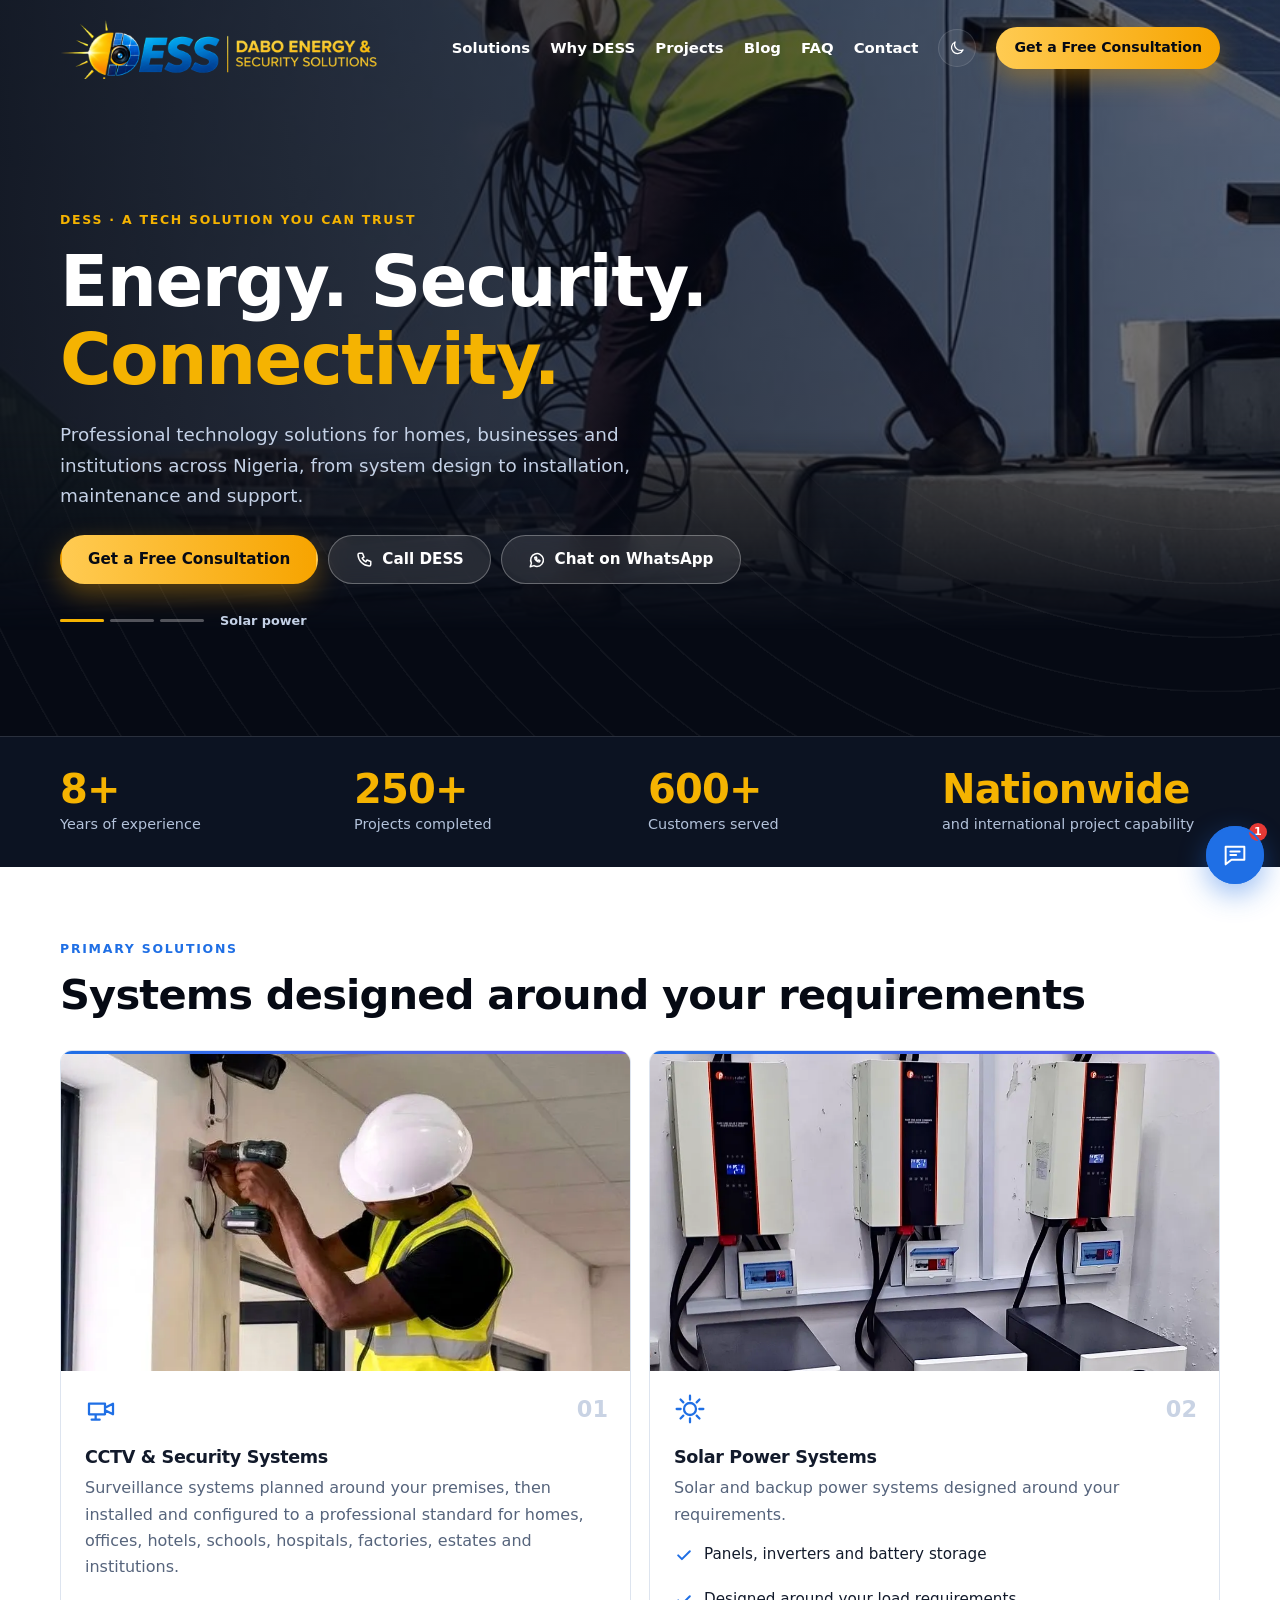
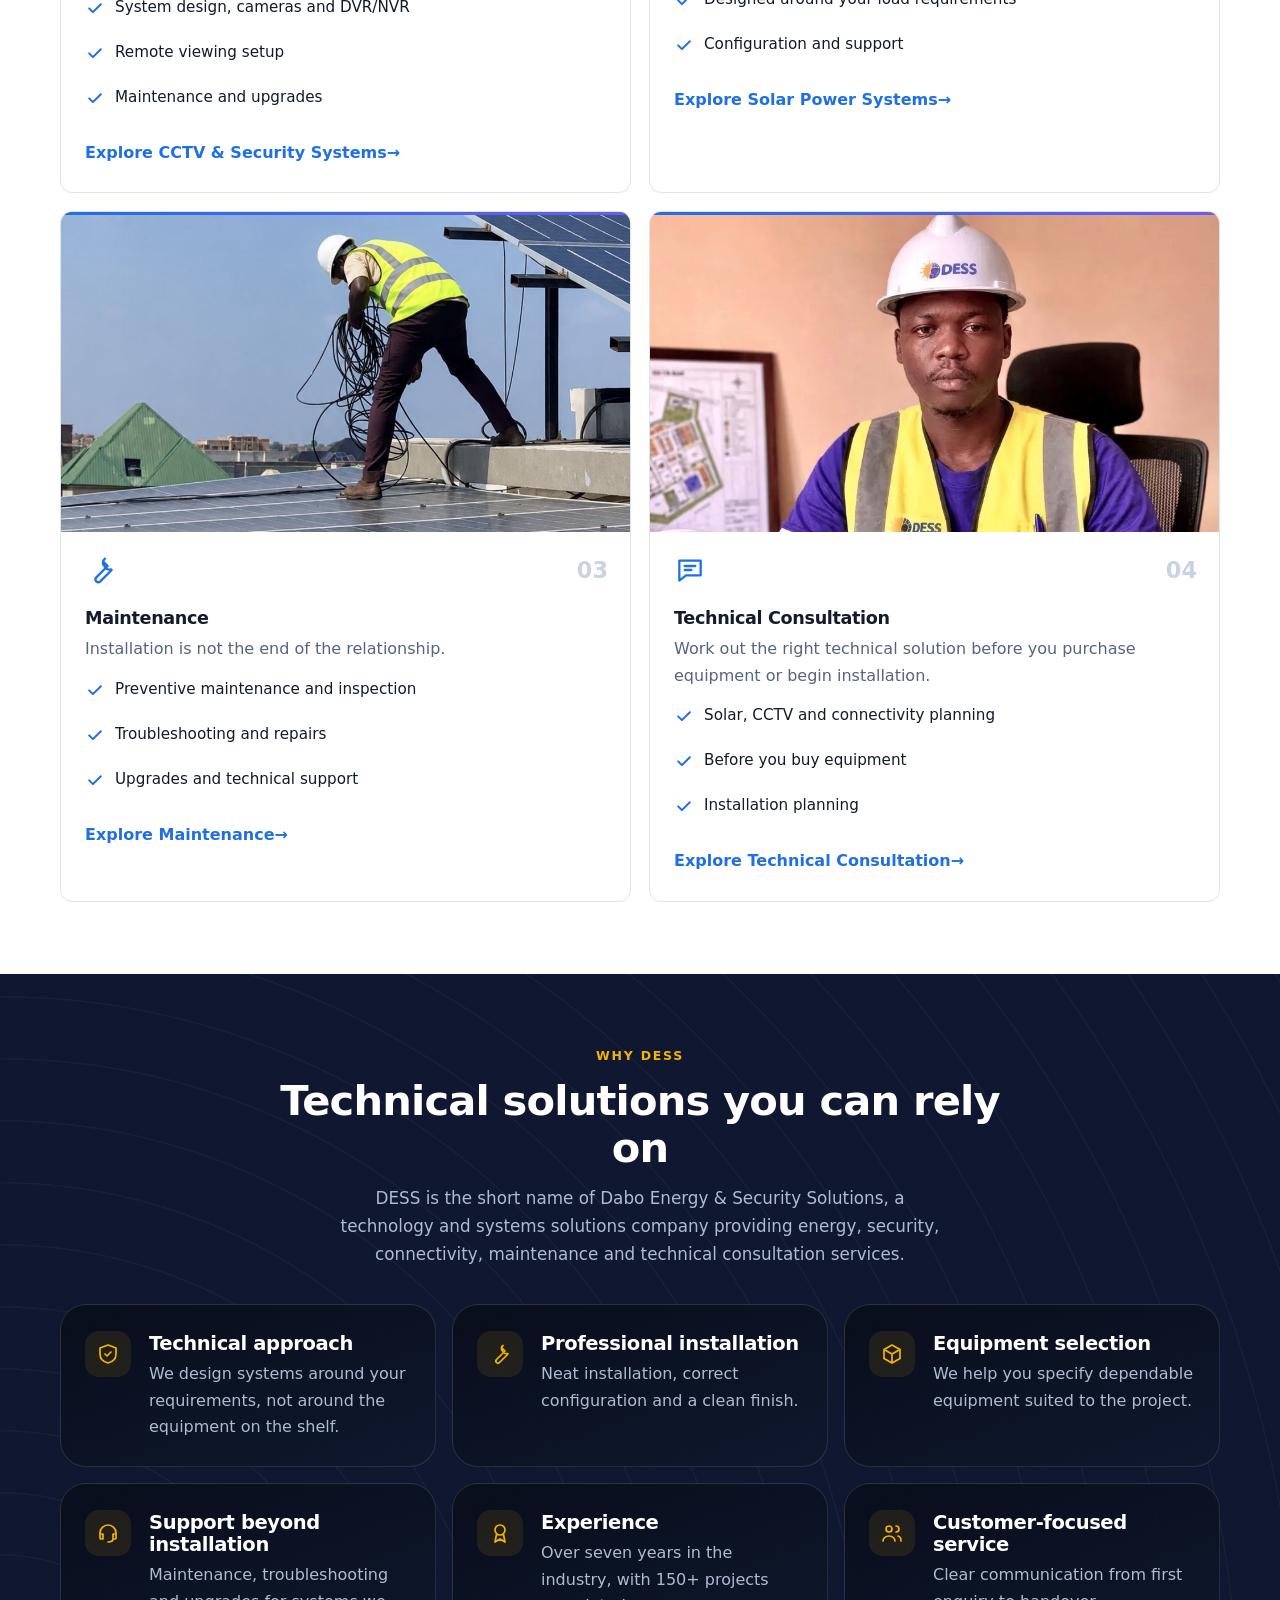
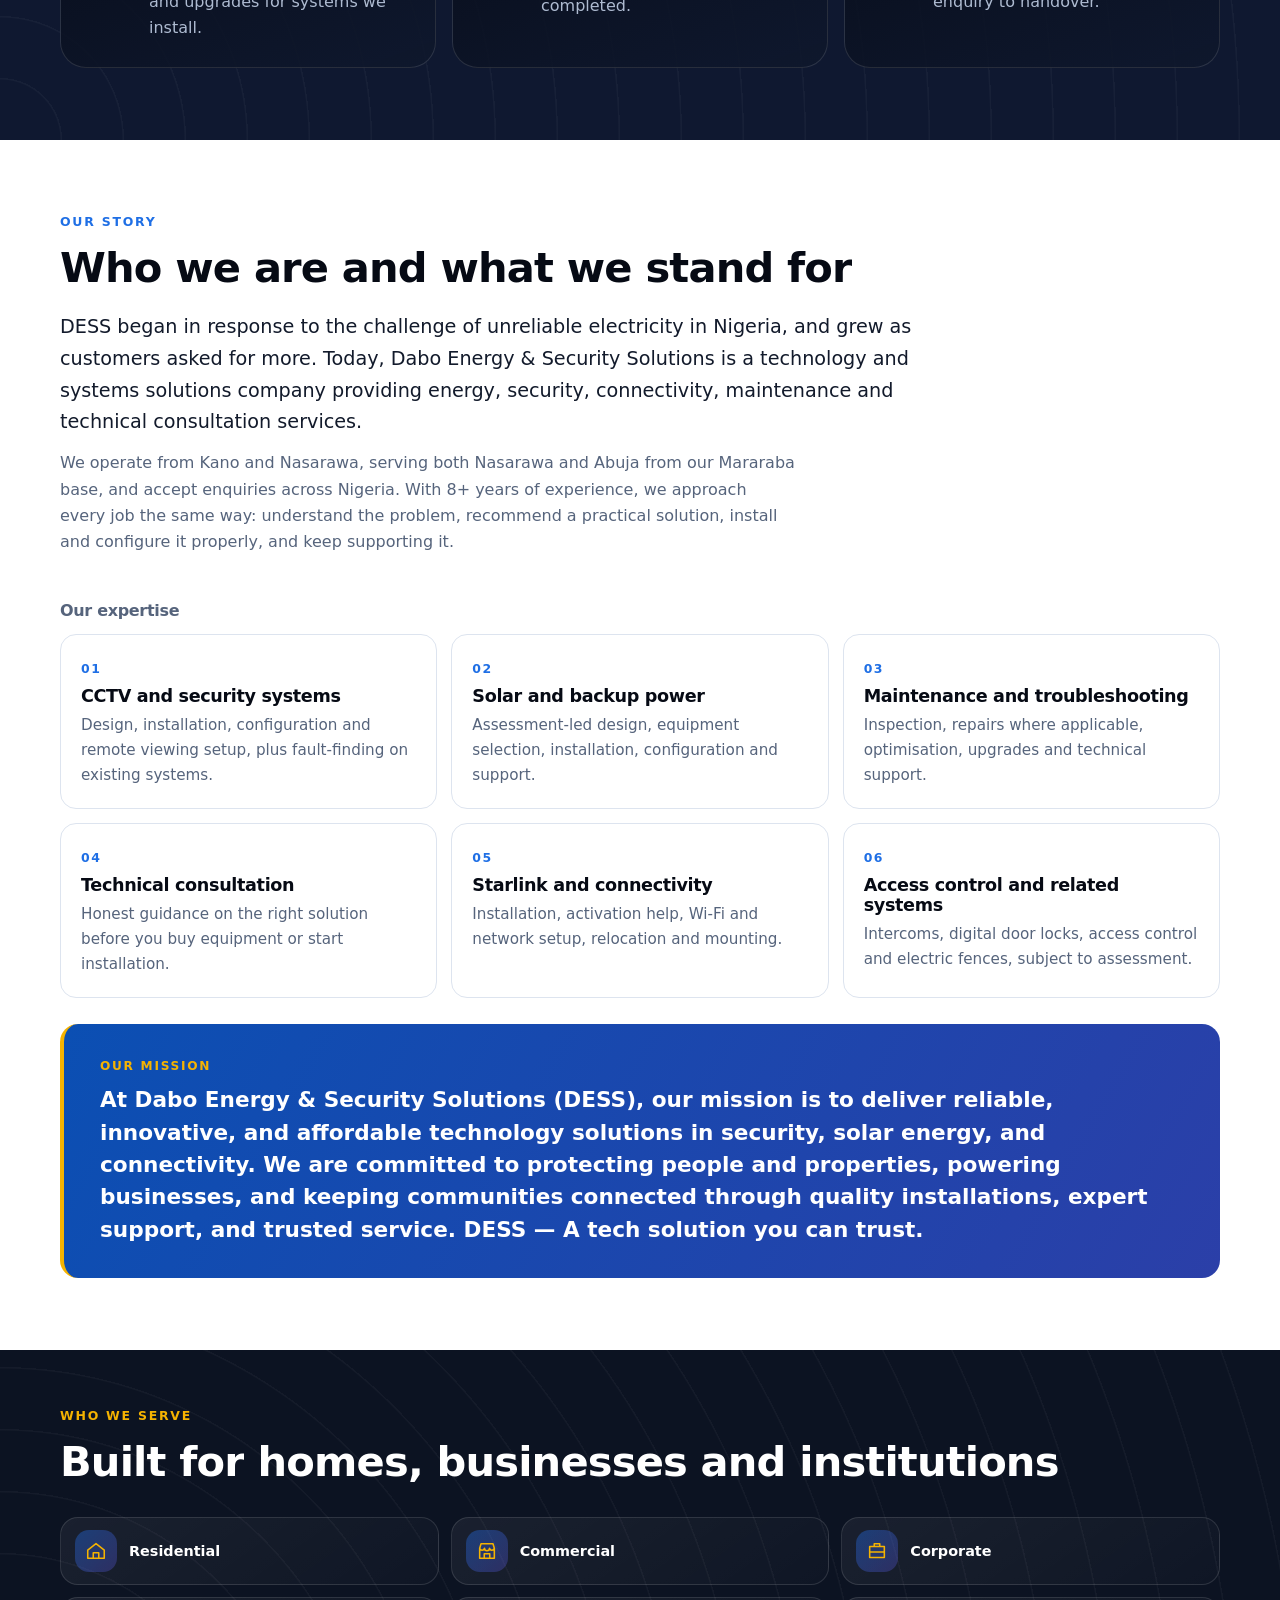
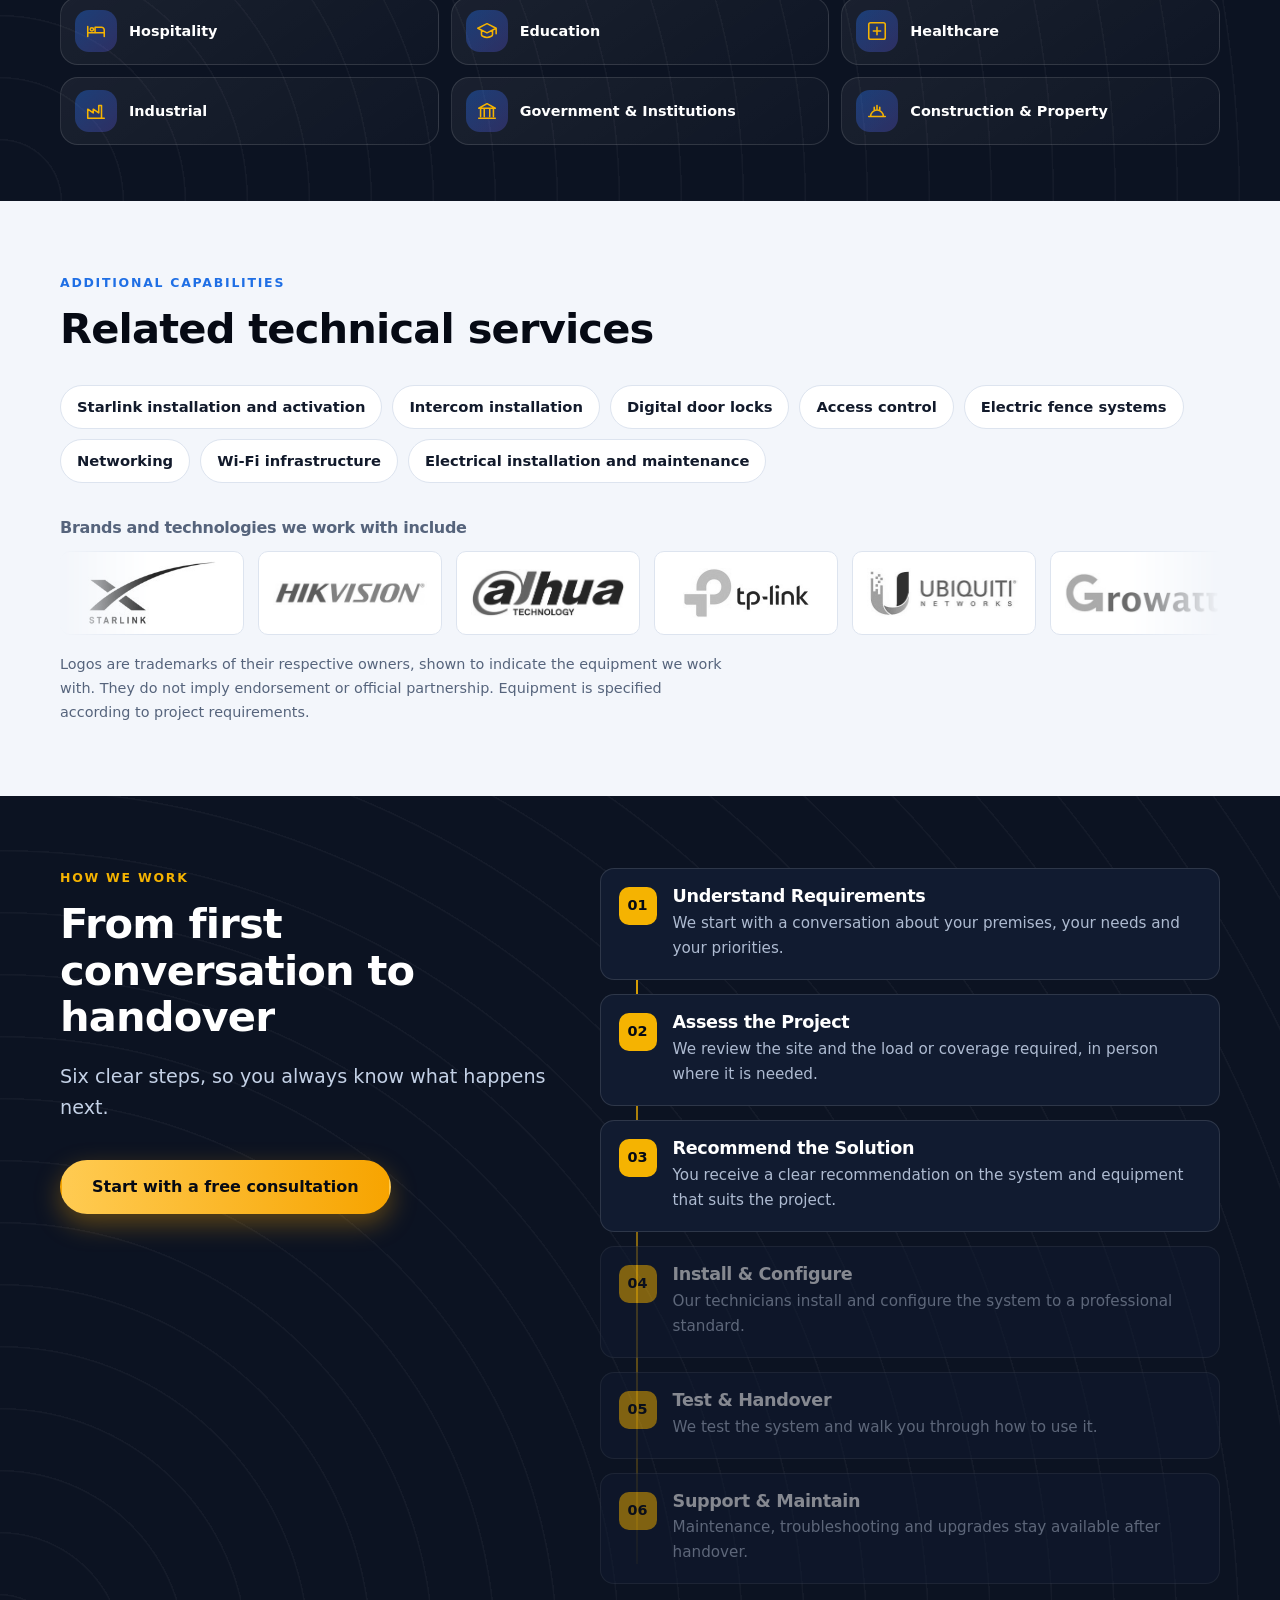
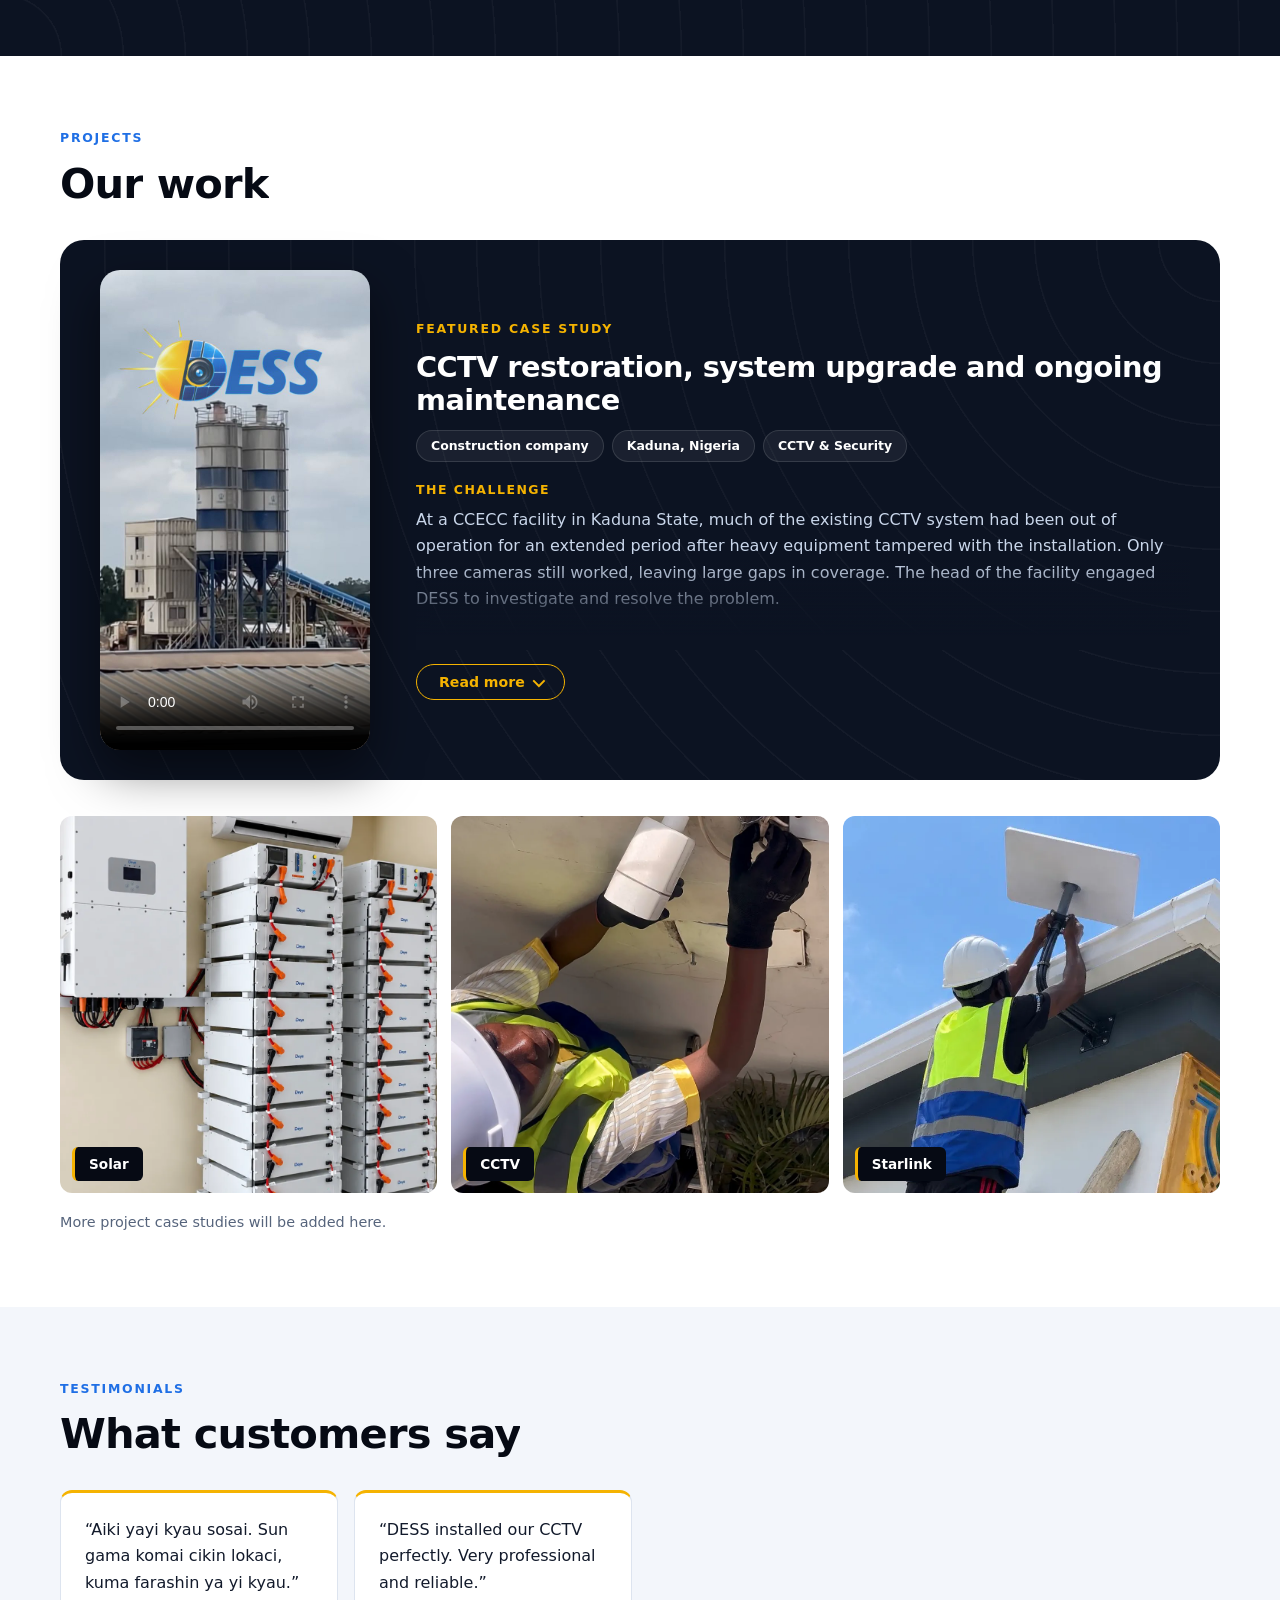
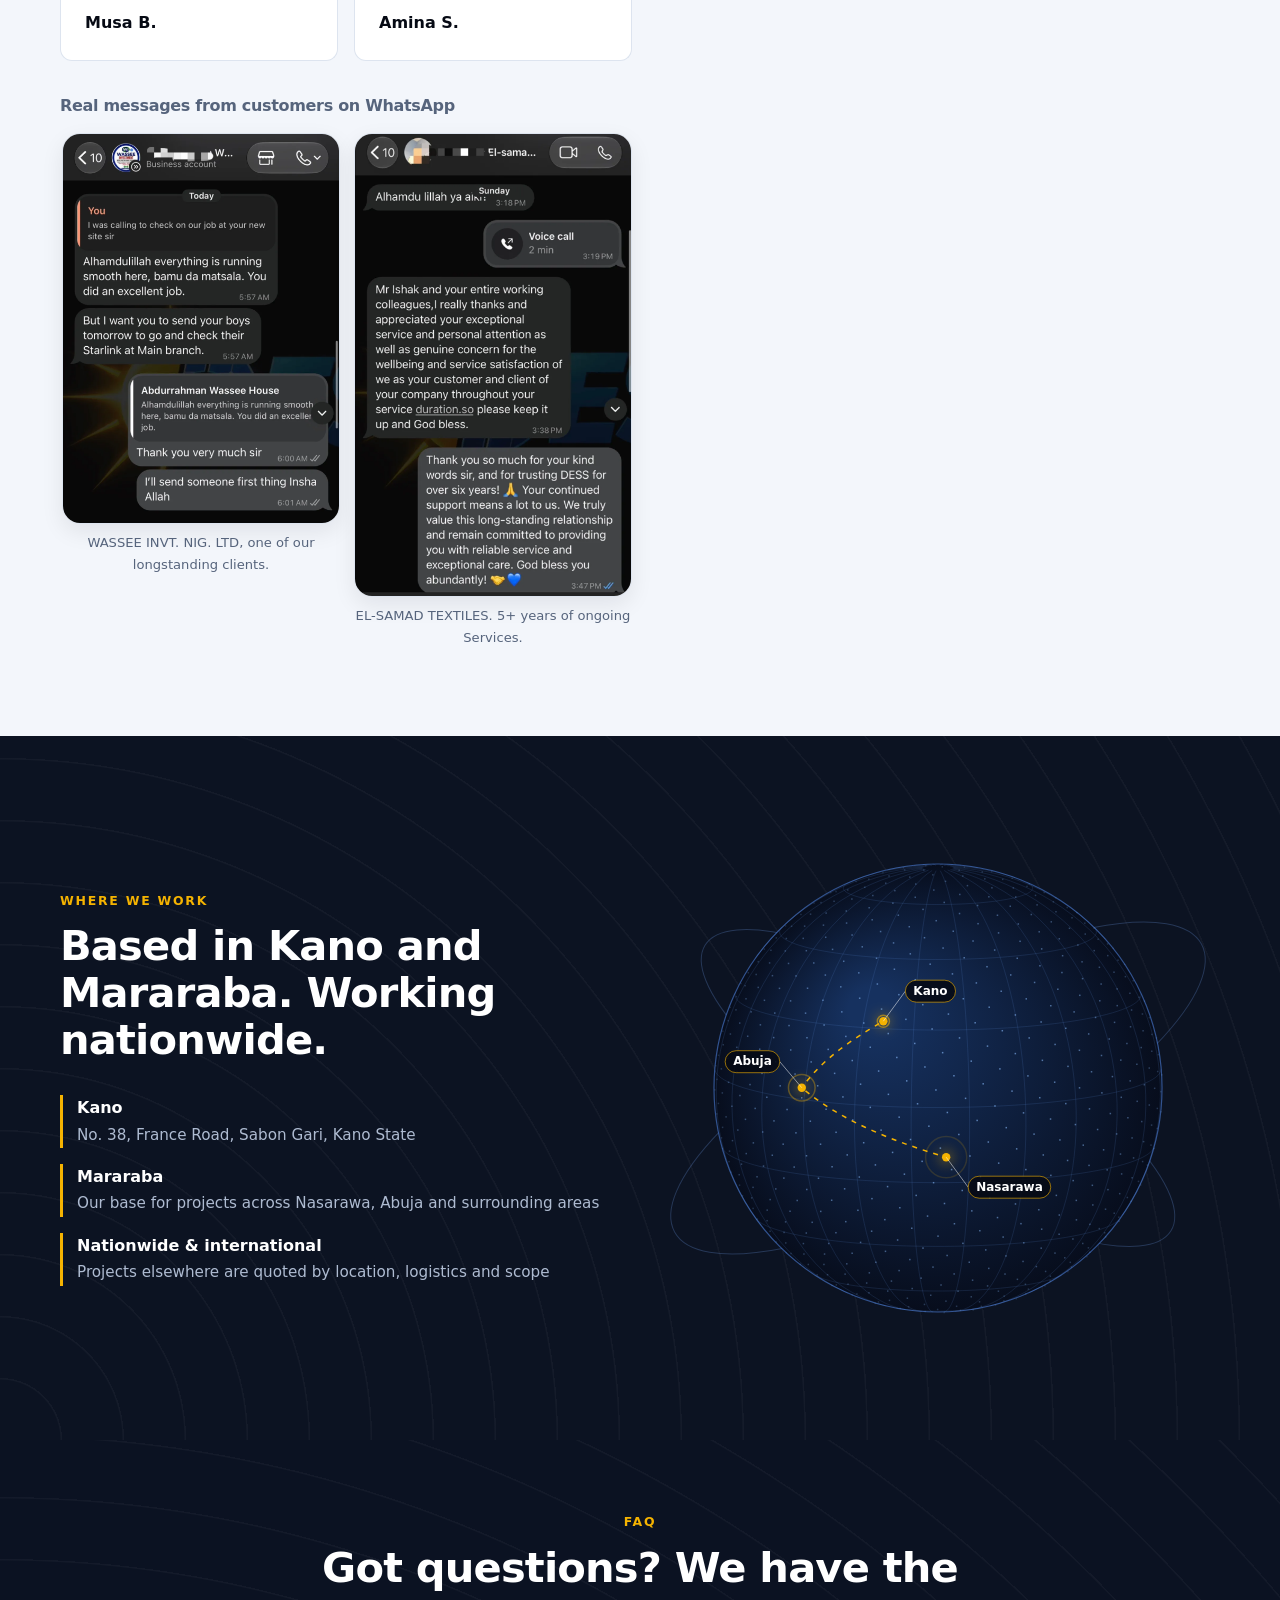
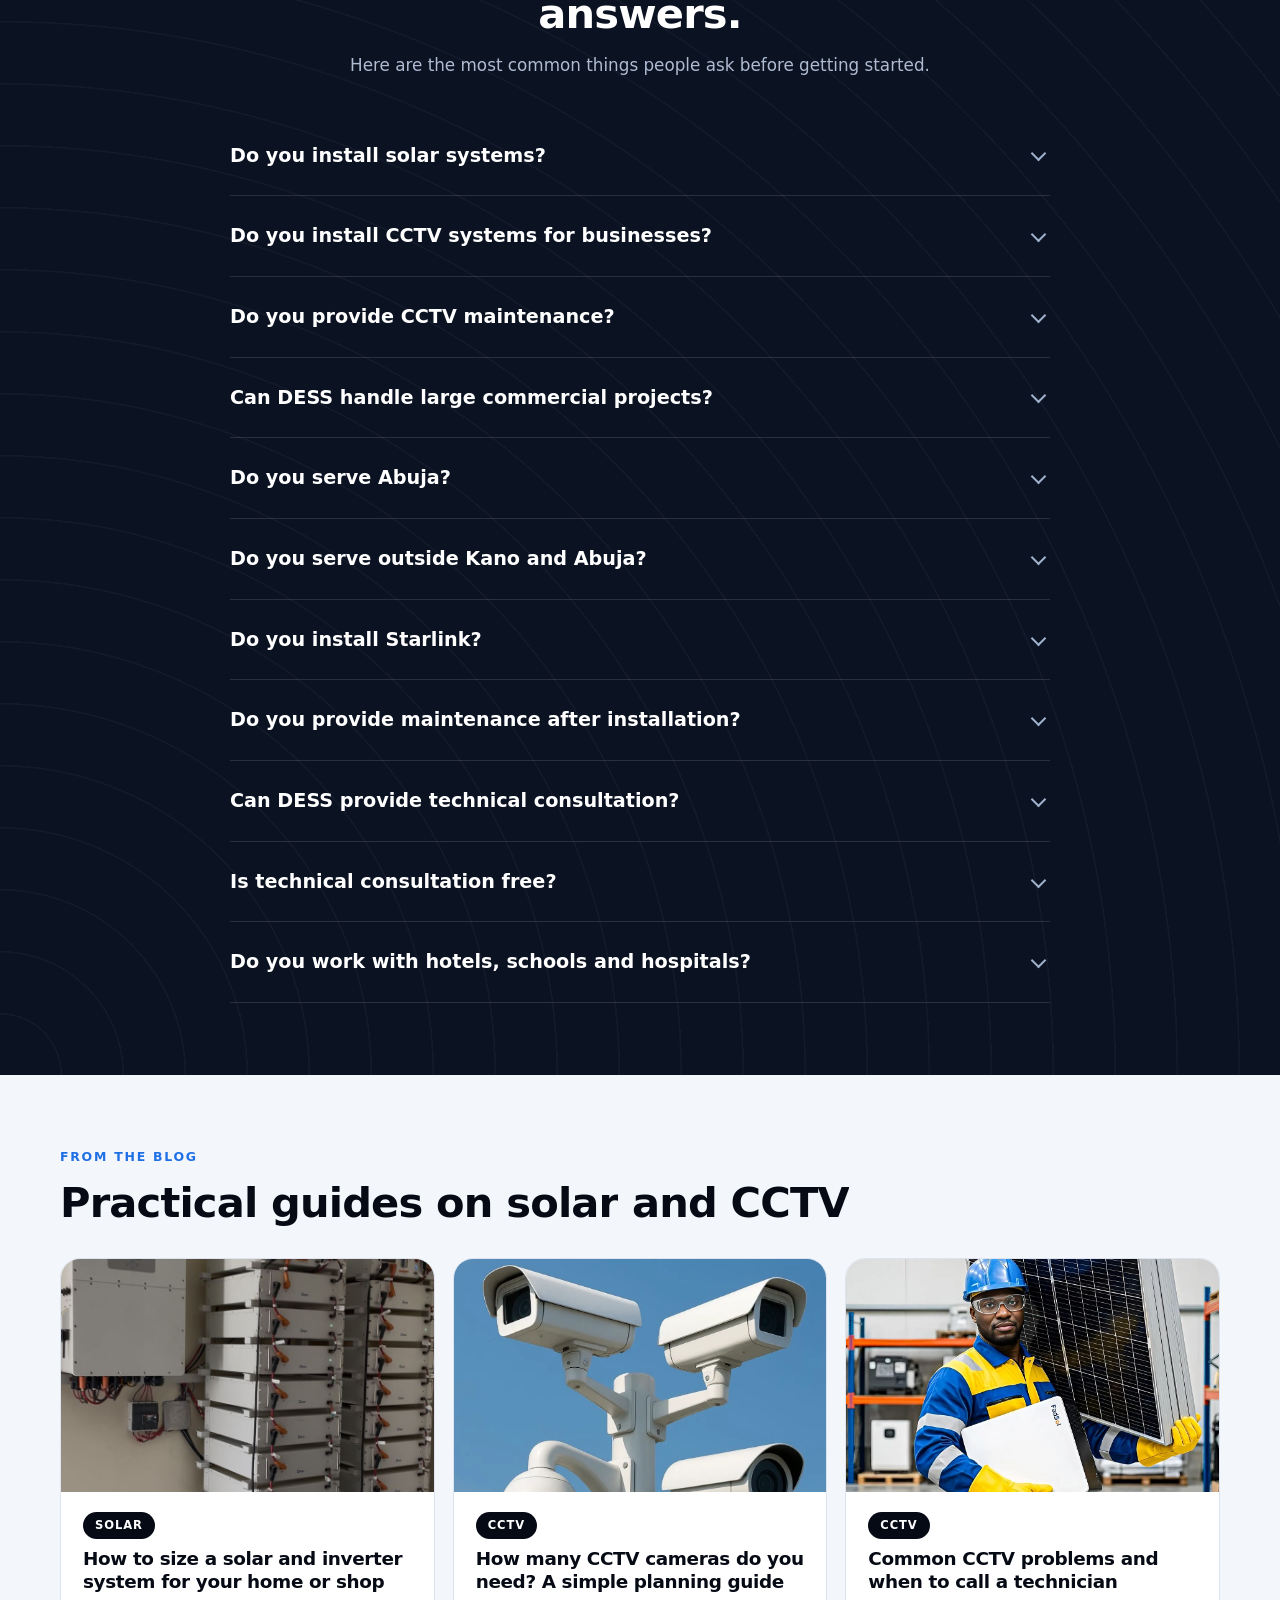
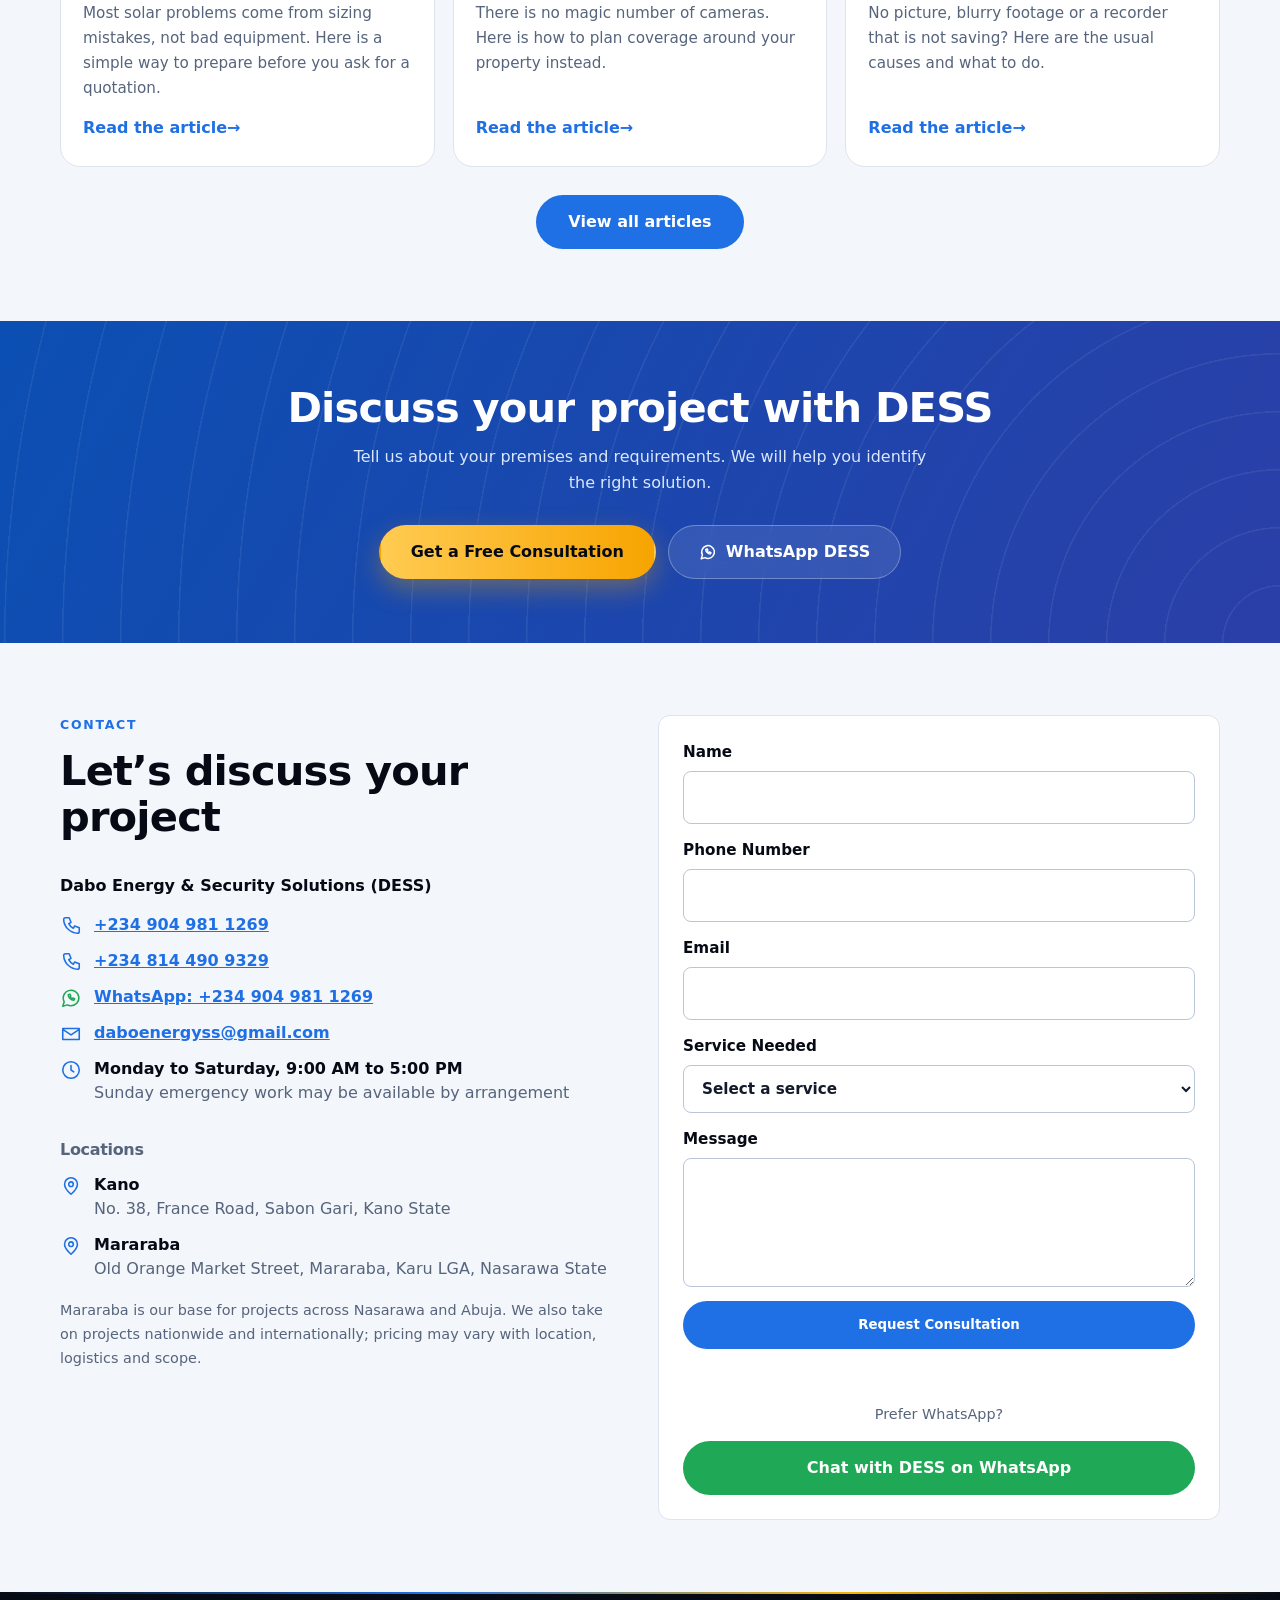
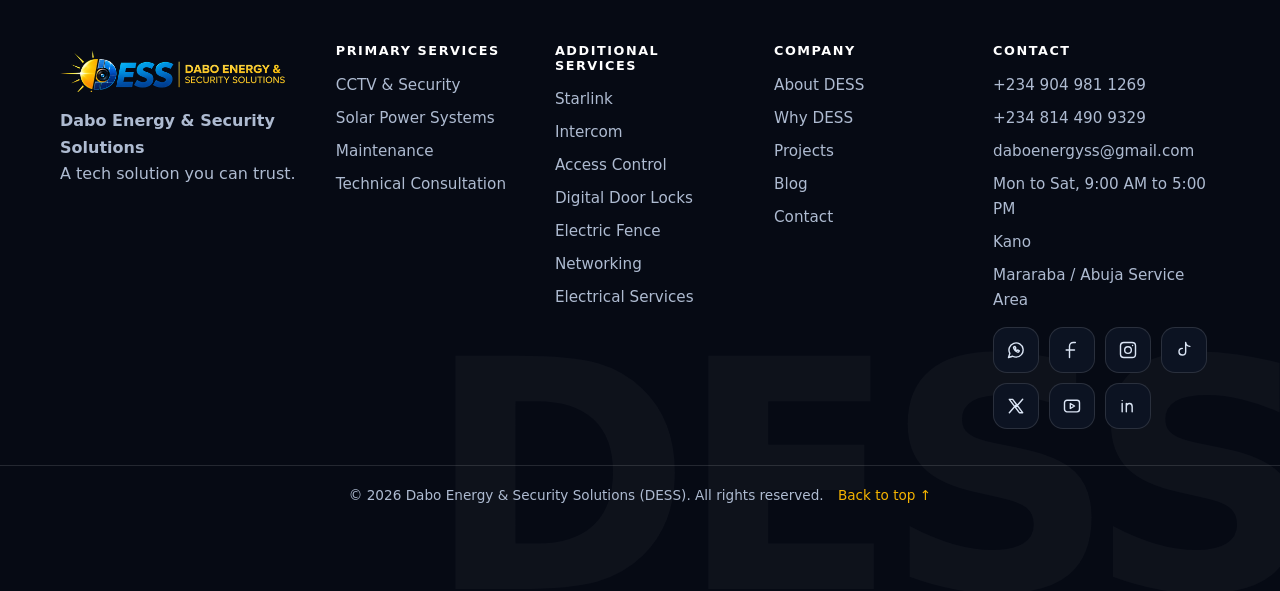
==== commit e9d837da: "Rebuild site from CMS content" ====
--- a/index.html
+++ b/index.html
@@ -94,7 +94,9 @@
   "https://www.facebook.com/daboenergy.ss",
   "https://www.instagram.com/dabo_energy_ss",
   "https://x.com/dabo_energy_ss",
-  "https://www.tiktok.com/@dabo_ess"
+  "https://www.tiktok.com/@dabo_ess",
+  "https://youtube.com/@dabo_ess?si=DFVZsCFw3TeAytur",
+  "https://www.linkedin.com/company/dabo-energy-security-solutions/"
  ]
 }
 </script>
@@ -139,7 +141,9 @@
 <header class="nav"><div class="progress" aria-hidden="true"></div><div class="wrap nav-in">
 <a href="/" class="brand" aria-label="DESS home"><img src="/logo.png" alt="DESS - Dabo Energy &amp; Security Solutions logo" width="900" height="174"></a>
 <button class="burger" aria-label="Open menu" aria-expanded="false" aria-controls="menu"><span></span><span></span><span></span></button>
-<nav id="menu" class="menu" aria-label="Main"><div class="drawer-head"><span>Menu</span><button type="button" class="drawer-x" aria-label="Close menu">&times;</button></div><a href="/" class="m-home" data-nav="home">Home</a><a href="/#solutions" data-nav="solutions">Solutions</a><a href="/#why" data-nav="why">Why DESS</a><a href="/#projects" data-nav="projects">Projects</a><a href="/blog" data-nav="blog">Blog</a><a href="/#faq" data-nav="faq">FAQ</a><a href="/#contact" data-nav="contact">Contact</a><button type="button" class="theme-btn" aria-label="Switch to dark mode"><svg class="ico"><use href="#i-moon"/></svg></button><a href="/#contact" class="btn btn-gold nav-cta">Get a Free Consultation</a><div class="drawer-foot"><a href="/#contact" class="btn btn-gold">Get a Free Consultation</a><div class="theme-card"><span class="tc-l"><svg class="ico"><use href="#i-moon"/></svg><b class="tc-name">Light mode</b></span><button type="button" class="tc-btn">Switch to Dark</button></div><div class="dbtns"><a href="https://wa.me/2349049811269" class="btn btn-wa"><svg class="ico"><use href="#i-wa"/></svg>WhatsApp</a><a href="tel:+2349049811269" class="btn btn-glass"><svg class="ico"><use href="#i-phone"/></svg>Call</a></div><p><a href="mailto:daboenergyss@gmail.com">daboenergyss@gmail.com</a><a href="tel:+2349049811269">+234 904 981 1269</a><a href="tel:+2348144909329">+234 814 490 9329</a></p><div class="social"><a href="https://wa.me/2349049811269" target="_blank" rel="noopener" aria-label="DESS on WhatsApp"><svg class="ico"><use href="#i-wa"/></svg></a><a href="https://www.facebook.com/daboenergy.ss" target="_blank" rel="noopener" aria-label="DESS on Facebook"><svg class="ico"><use href="#i-fb"/></svg></a><a href="https://www.instagram.com/dabo_energy_ss" target="_blank" rel="noopener" aria-label="DESS on Instagram"><svg class="ico"><use href="#i-ig"/></svg></a><a href="https://www.tiktok.com/@dabo_ess" target="_blank" rel="noopener" aria-label="DESS on TikTok"><svg class="ico"><use href="#i-tt"/></svg></a><a href="https://x.com/dabo_energy_ss" target="_blank" rel="noopener" aria-label="DESS on X"><svg class="ico"><use href="#i-x"/></svg></a></div></div></nav>
+<nav id="menu" class="menu" aria-label="Main"><div class="drawer-head"><span>Menu</span><button type="button" class="drawer-x" aria-label="Close menu">&times;</button></div><a href="/" class="m-home" data-nav="home">Home</a><a href="/#solutions" data-nav="solutions">Solutions</a><a href="/#why" data-nav="why">Why DESS</a><a href="/#projects" data-nav="projects">Projects</a><a href="/blog" data-nav="blog">Blog</a><a href="/#faq" data-nav="faq">FAQ</a><a href="/#contact" data-nav="contact">Contact</a><button type="button" class="theme-btn" aria-label="Switch to dark mode"><svg class="ico"><use href="#i-moon"/></svg></button><a href="/#contact" class="btn btn-gold nav-cta">Get a Free Consultation</a><div class="drawer-foot"><a href="/#contact" class="btn btn-gold">Get a Free Consultation</a><div class="theme-card"><span class="tc-l"><svg class="ico"><use href="#i-moon"/></svg><b class="tc-name">Light mode</b></span><button type="button" class="tc-btn">Switch to Dark</button></div><div class="dbtns"><a href="https://wa.me/2349049811269" class="btn btn-wa"><svg class="ico"><use href="#i-wa"/></svg>WhatsApp</a><a href="tel:+2349049811269" class="btn btn-glass"><svg class="ico"><use href="#i-phone"/></svg>Call</a></div><p><a href="mailto:daboenergyss@gmail.com">daboenergyss@gmail.com</a><a href="tel:+2349049811269">+234 904 981 1269</a><a href="tel:+2348144909329">+234 814 490 9329</a></p><div class="social"><a href="https://wa.me/2349049811269" target="_blank" rel="noopener" aria-label="DESS on WhatsApp"><svg class="ico"><use href="#i-wa"/></svg></a><a href="https://www.facebook.com/daboenergy.ss" target="_blank" rel="noopener" aria-label="DESS on Facebook"><svg class="ico"><use href="#i-fb"/></svg></a><a href="https://www.instagram.com/dabo_energy_ss" target="_blank" rel="noopener" aria-label="DESS on Instagram"><svg class="ico"><use href="#i-ig"/></svg></a><a href="https://www.tiktok.com/@dabo_ess",
+  "https://youtube.com/@dabo_ess?si=DFVZsCFw3TeAytur",
+  "https://www.linkedin.com/company/dabo-energy-security-solutions/" target="_blank" rel="noopener" aria-label="DESS on TikTok"><svg class="ico"><use href="#i-tt"/></svg></a><a href="https://x.com/dabo_energy_ss" target="_blank" rel="noopener" aria-label="DESS on X"><svg class="ico"><use href="#i-x"/></svg></a><a class="soc" href="https://youtube.com/@dabo_ess?si=DFVZsCFw3TeAytur" target="_blank" rel="noopener" aria-label="YouTube"><svg class="ico"><use href="#i-yt"/></svg></a><a class="soc" href="https://www.linkedin.com/company/dabo-energy-security-solutions/" target="_blank" rel="noopener" aria-label="LinkedIn"><svg class="ico"><use href="#i-in"/></svg></a></div></div></nav>
 </div></header>
 <div class="scrim" aria-hidden="true"></div>
 <main id="main">
@@ -195,7 +199,9 @@
 <div><h3>Additional Services</h3><span>Starlink</span><span>Intercom</span><span>Access Control</span><span>Digital Door Locks</span><span>Electric Fence</span><span>Networking</span><span>Electrical Services</span></div>
 <div><h3>Company</h3><a href="/#about">About DESS</a><a href="/#why">Why DESS</a><a href="/#projects">Projects</a><a href="/blog">Blog</a><a href="/#contact">Contact</a></div>
 <div><h3>Contact</h3><a href="tel:+2349049811269">+234 904 981 1269</a><a href="tel:+2348144909329">+234 814 490 9329</a><a href="mailto:daboenergyss@gmail.com">daboenergyss@gmail.com</a><span>Mon to Sat, 9:00 AM to 5:00 PM</span><span>Kano</span><span>Mararaba / Abuja Service Area</span>
-<div class="social"><a href="https://wa.me/2349049811269" target="_blank" rel="noopener" aria-label="DESS on WhatsApp"><svg class="ico"><use href="#i-wa"/></svg></a><a href="https://www.facebook.com/daboenergy.ss" target="_blank" rel="noopener" aria-label="DESS on Facebook"><svg class="ico"><use href="#i-fb"/></svg></a><a href="https://www.instagram.com/dabo_energy_ss" target="_blank" rel="noopener" aria-label="DESS on Instagram"><svg class="ico"><use href="#i-ig"/></svg></a><a href="https://www.tiktok.com/@dabo_ess" target="_blank" rel="noopener" aria-label="DESS on TikTok"><svg class="ico"><use href="#i-tt"/></svg></a><a href="https://x.com/dabo_energy_ss" target="_blank" rel="noopener" aria-label="DESS on X"><svg class="ico"><use href="#i-x"/></svg></a></div></div>
+<div class="social"><a href="https://wa.me/2349049811269" target="_blank" rel="noopener" aria-label="DESS on WhatsApp"><svg class="ico"><use href="#i-wa"/></svg></a><a href="https://www.facebook.com/daboenergy.ss" target="_blank" rel="noopener" aria-label="DESS on Facebook"><svg class="ico"><use href="#i-fb"/></svg></a><a href="https://www.instagram.com/dabo_energy_ss" target="_blank" rel="noopener" aria-label="DESS on Instagram"><svg class="ico"><use href="#i-ig"/></svg></a><a href="https://www.tiktok.com/@dabo_ess",
+  "https://youtube.com/@dabo_ess?si=DFVZsCFw3TeAytur",
+  "https://www.linkedin.com/company/dabo-energy-security-solutions/" target="_blank" rel="noopener" aria-label="DESS on TikTok"><svg class="ico"><use href="#i-tt"/></svg></a><a href="https://x.com/dabo_energy_ss" target="_blank" rel="noopener" aria-label="DESS on X"><svg class="ico"><use href="#i-x"/></svg></a><a class="soc" href="https://youtube.com/@dabo_ess?si=DFVZsCFw3TeAytur" target="_blank" rel="noopener" aria-label="YouTube"><svg class="ico"><use href="#i-yt"/></svg></a><a class="soc" href="https://www.linkedin.com/company/dabo-energy-security-solutions/" target="_blank" rel="noopener" aria-label="LinkedIn"><svg class="ico"><use href="#i-in"/></svg></a></div></div>
 </div><p class="copy">© <span id="yr">2026</span> Dabo Energy &amp; Security Solutions (DESS). All rights reserved. <a href="#">Back to top &uarr;</a></p></footer>
 <button class="wafab" aria-label="Chat with the DESS assistant" aria-expanded="false" aria-controls="wapop"><svg class="ico"><use href="#i-chat"/></svg><b class="dot">1</b></button><div class="wapop" id="wapop" role="dialog" aria-label="DESS assistant" hidden><div class="wahead"><span class="av">D</span><div><strong>DESS Assistant</strong><small>Automated assistant &middot; answers from DESS information</small></div><button class="waclose" aria-label="Close chat">&times;</button></div><div class="wamsgs" id="wamsgs" aria-live="polite"></div><div class="wachips" id="wachips"></div><form class="wain" id="wain"><input id="wainput" type="text" placeholder="Type your question" autocomplete="off" aria-label="Type your question"><button type="submit" aria-label="Send">&rarr;</button></form><a class="start" id="wastart" href="https://wa.me/2349049811269" target="_blank" rel="noopener">Continue on WhatsApp</a></div>
 <script>window.DESS_SITE={"wa": "2349049811269", "phone": "+234 904 981 1269", "email": "daboenergyss@gmail.com", "phone2": "+234 814 490 9329"};</script>
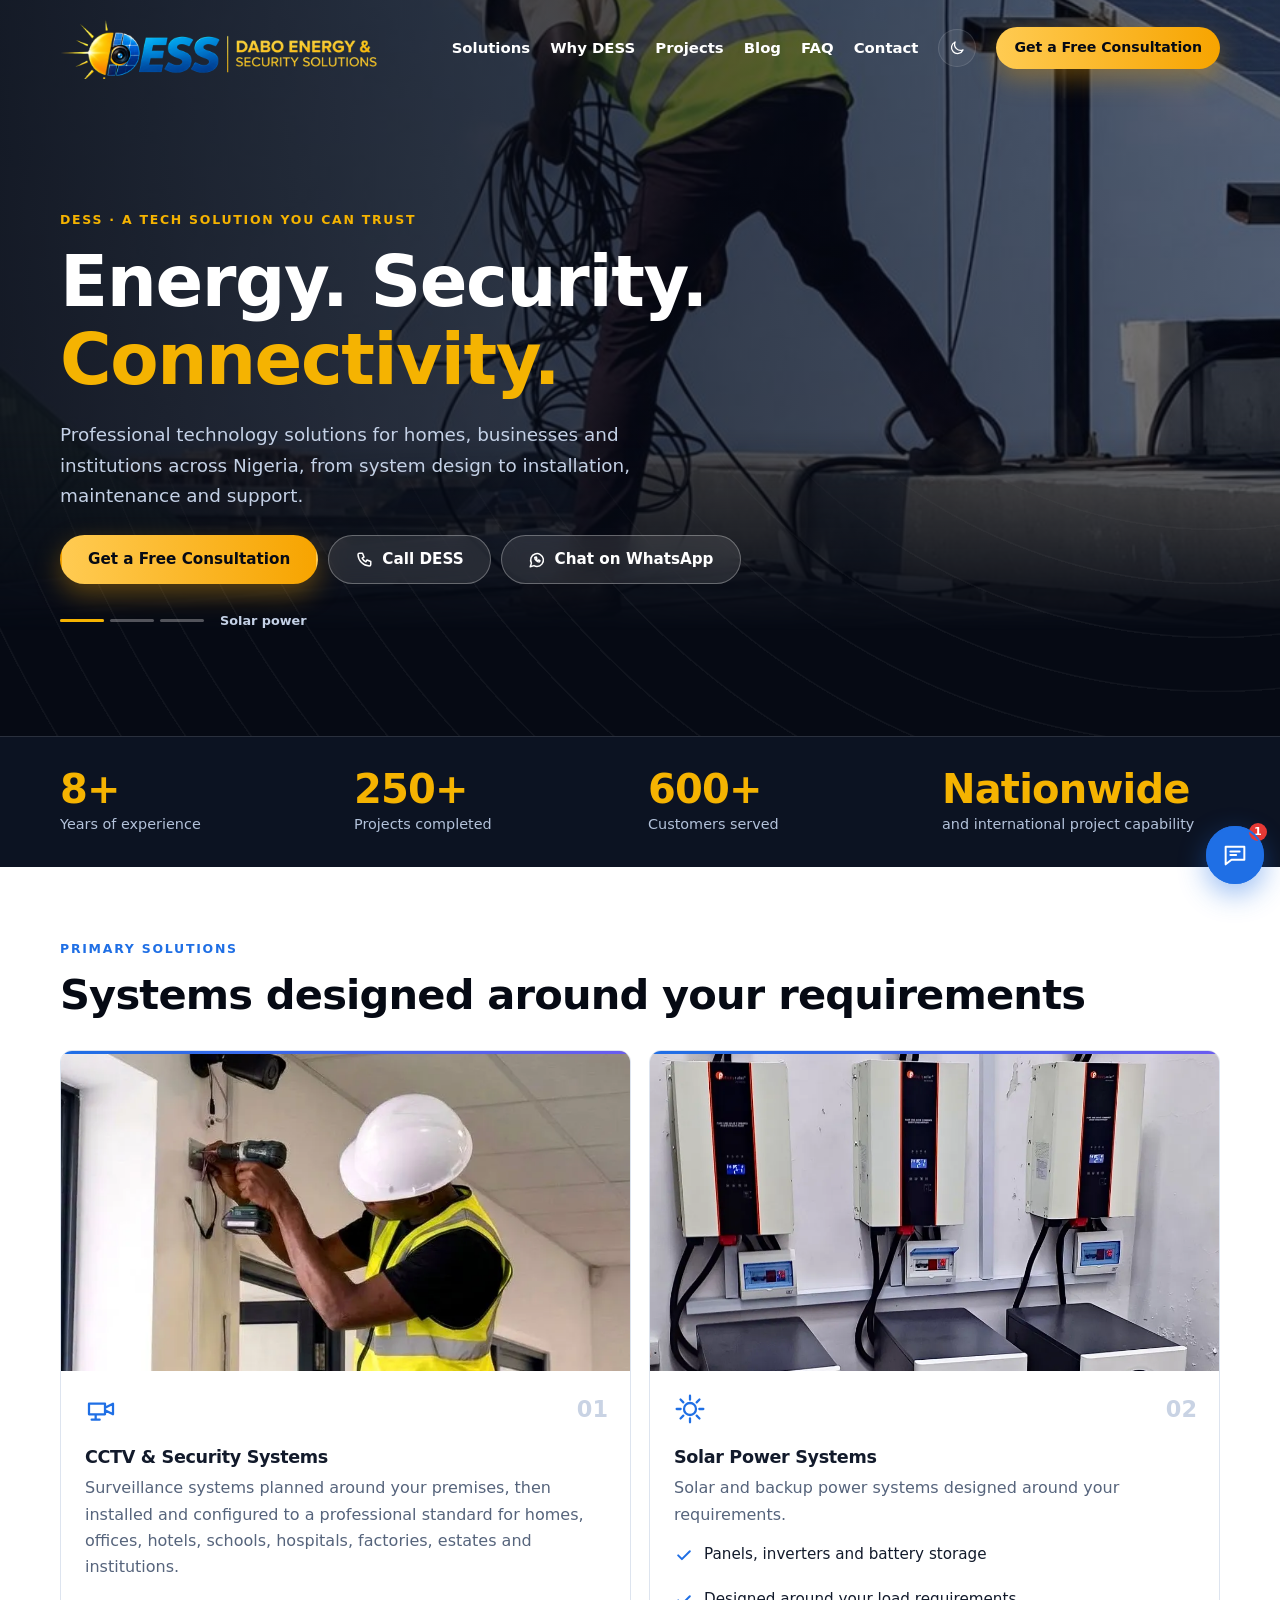
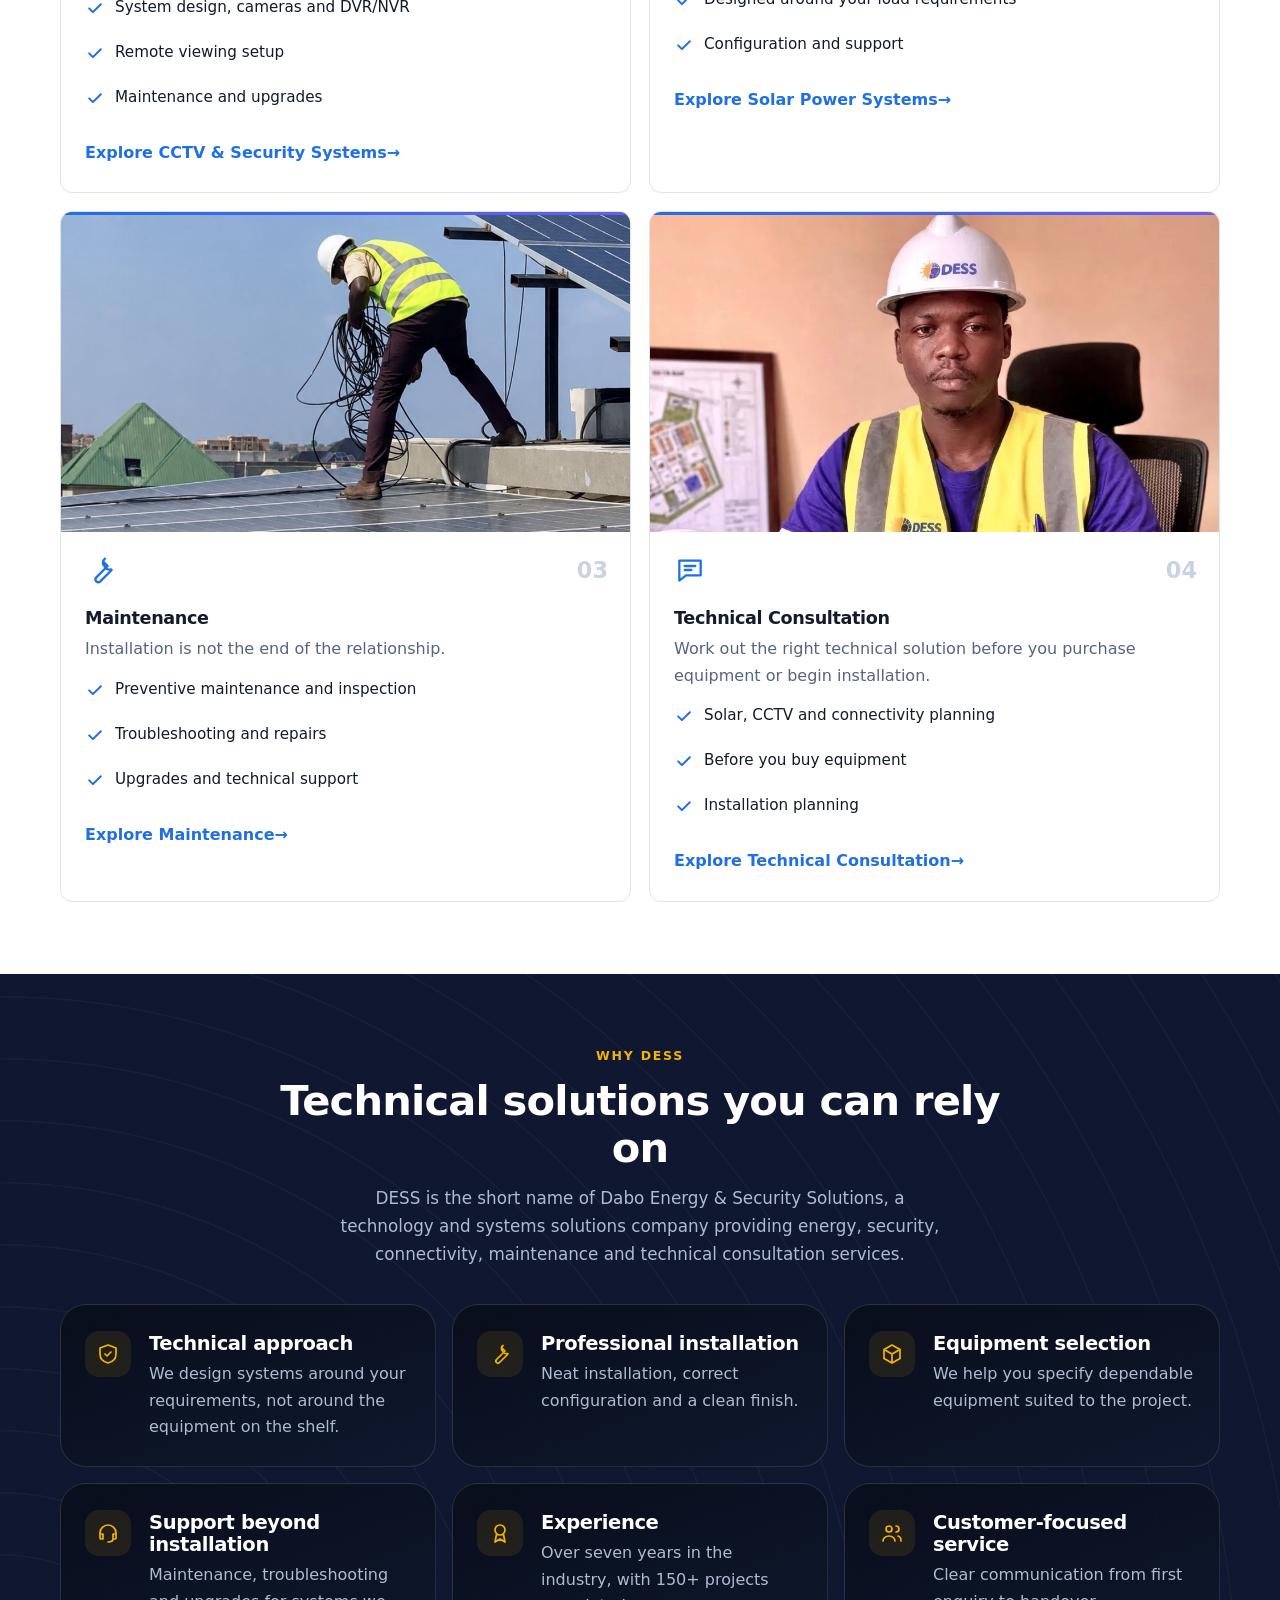
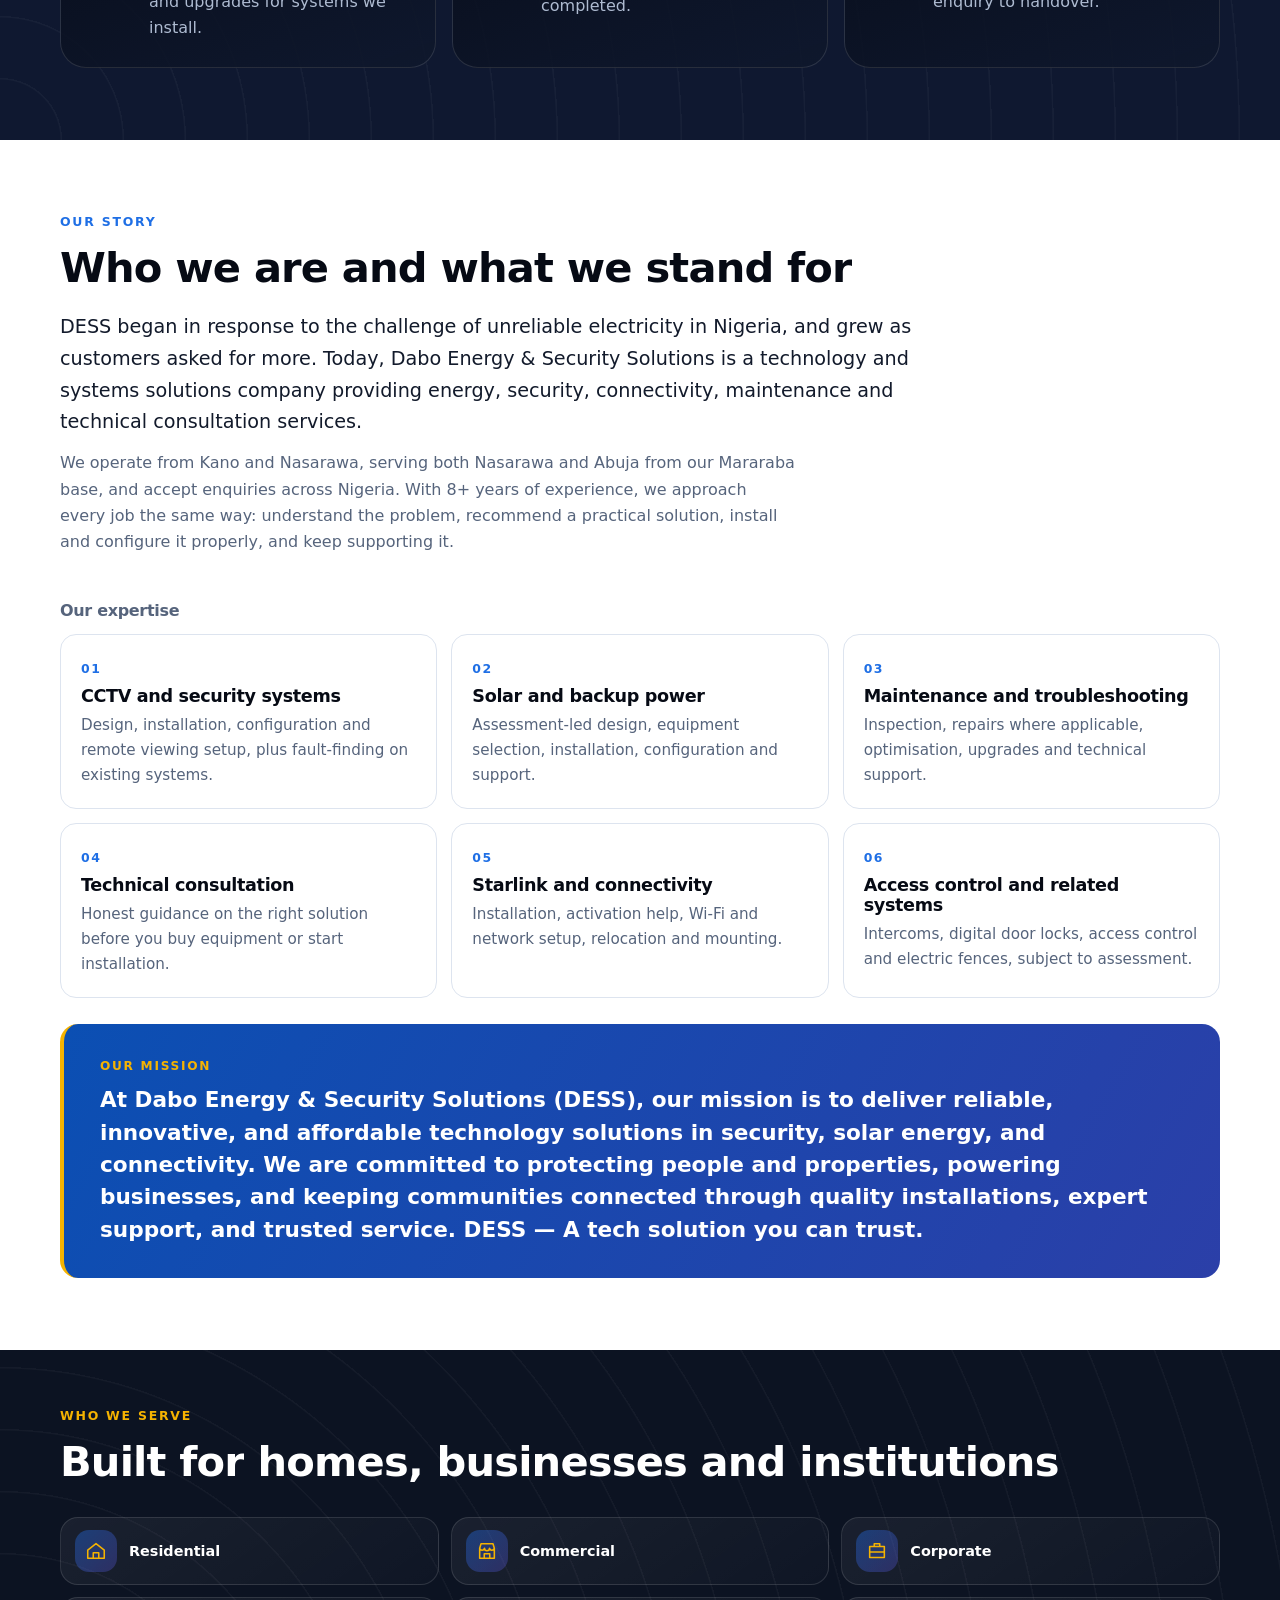
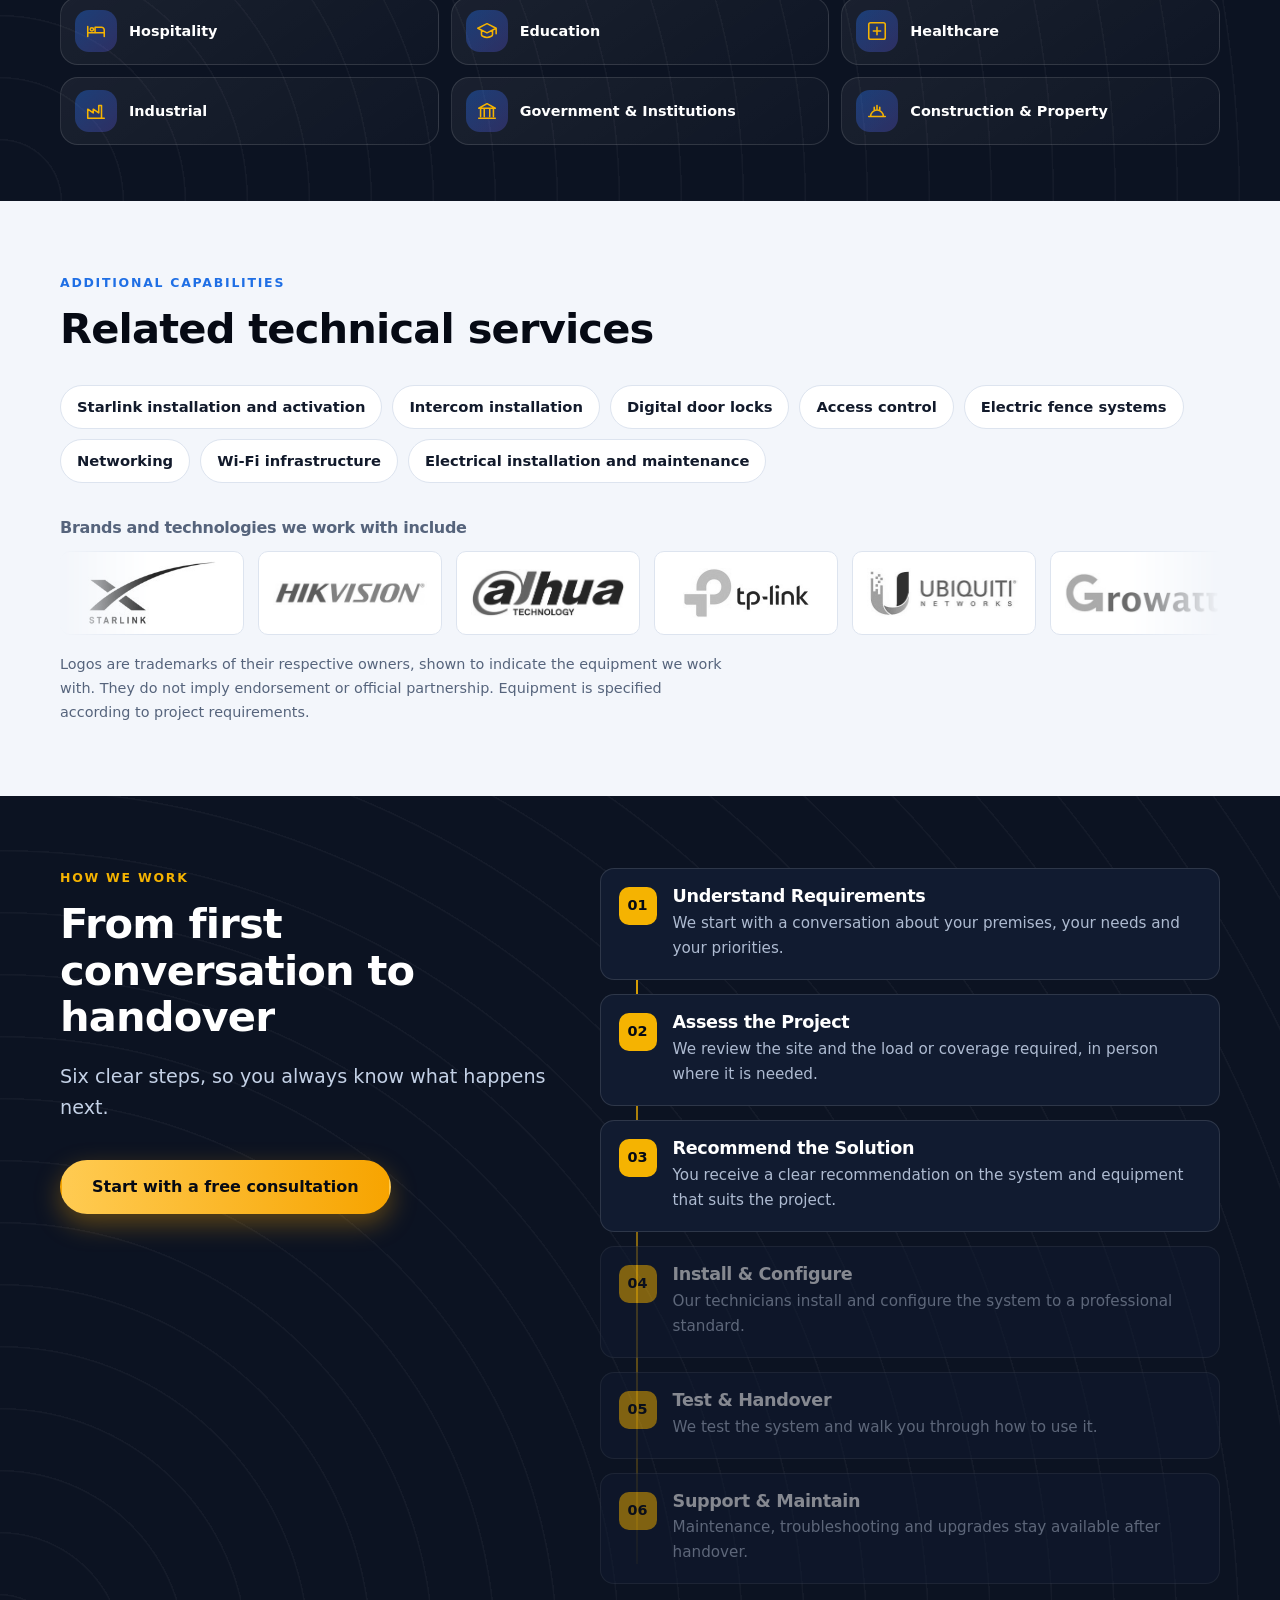
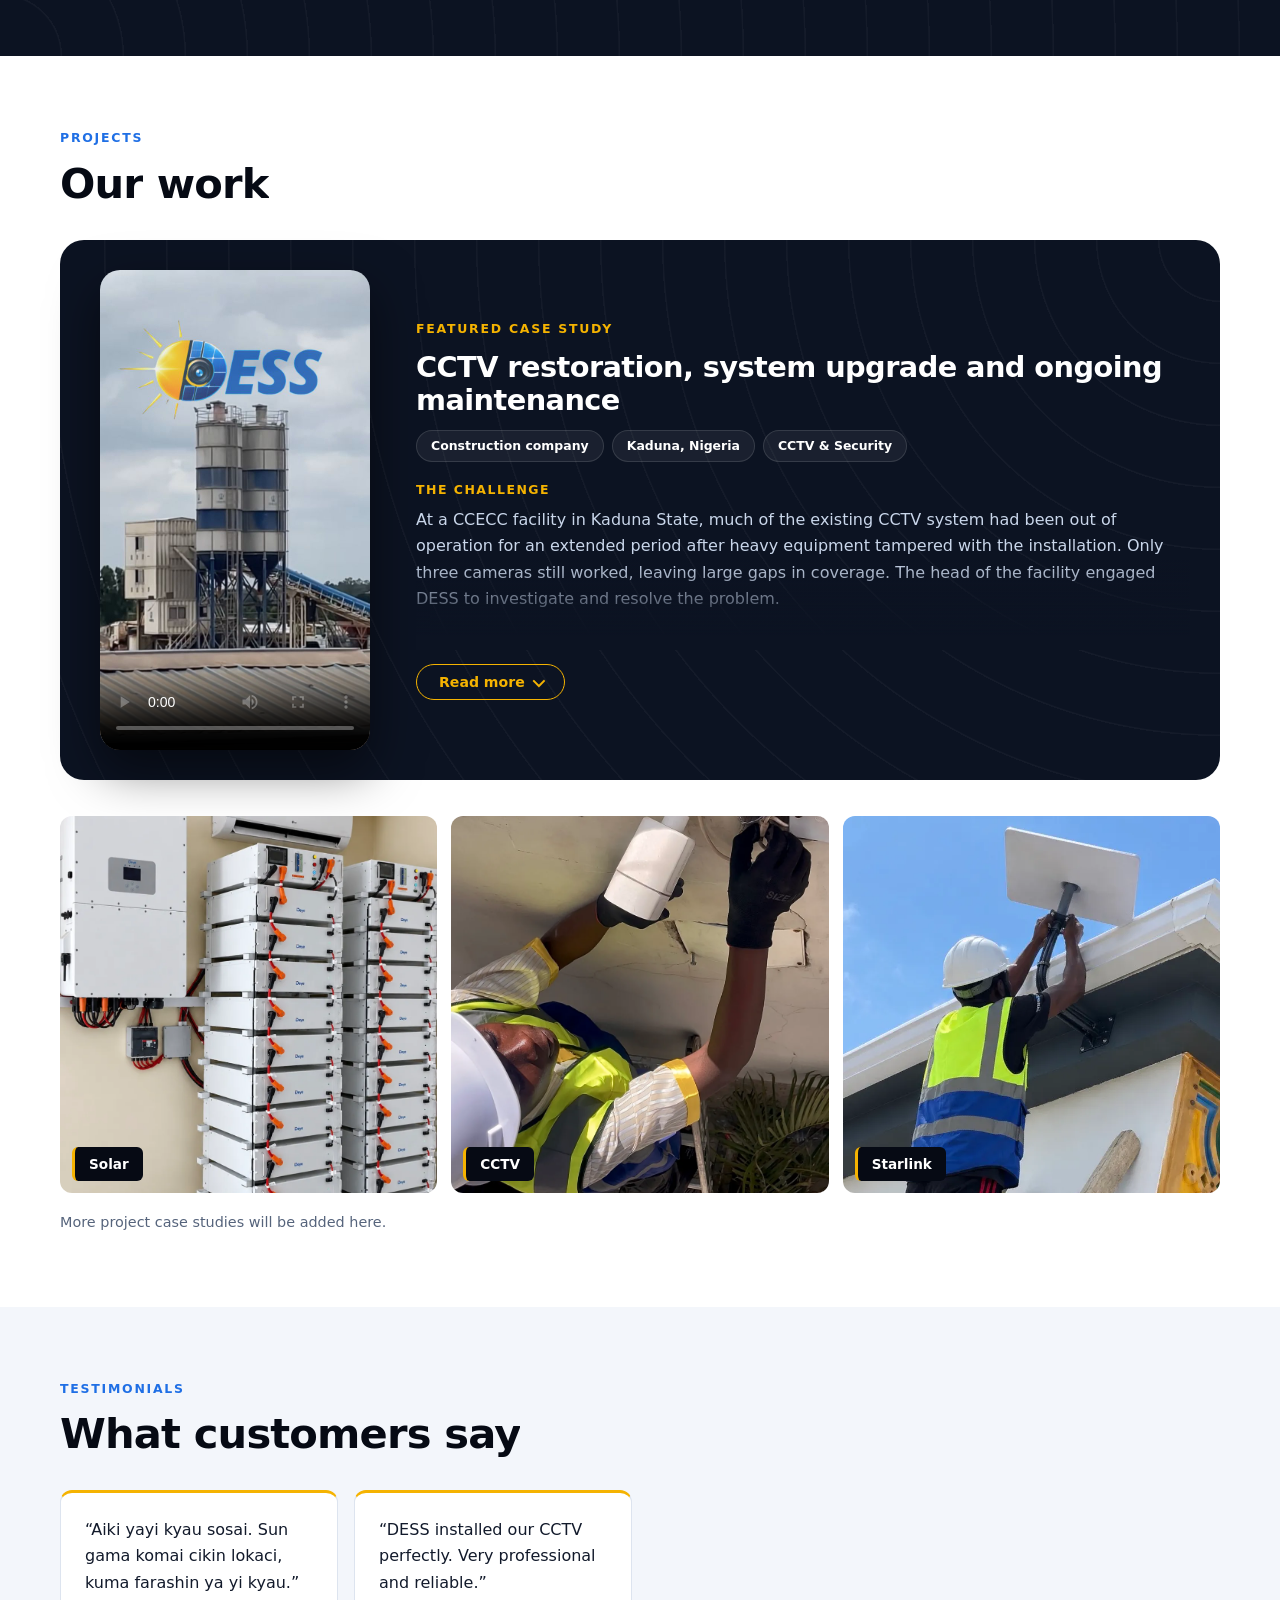
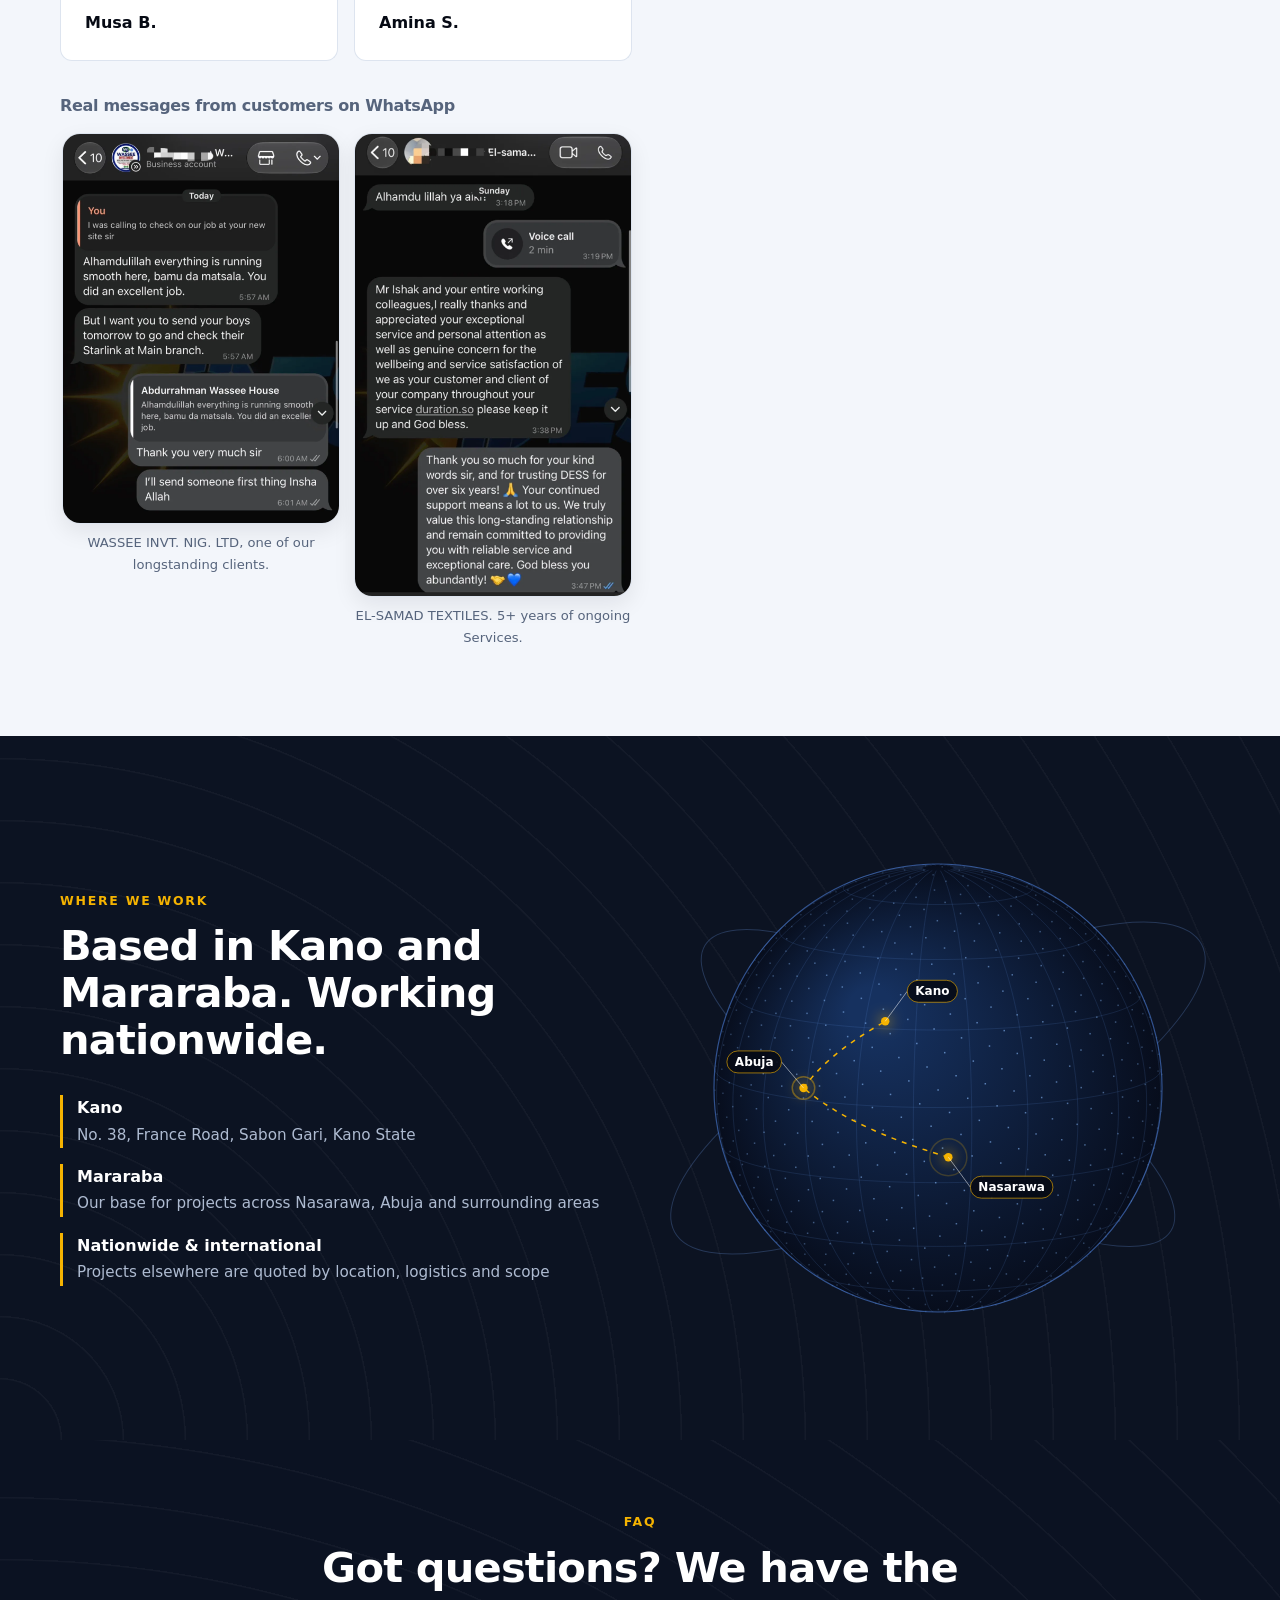
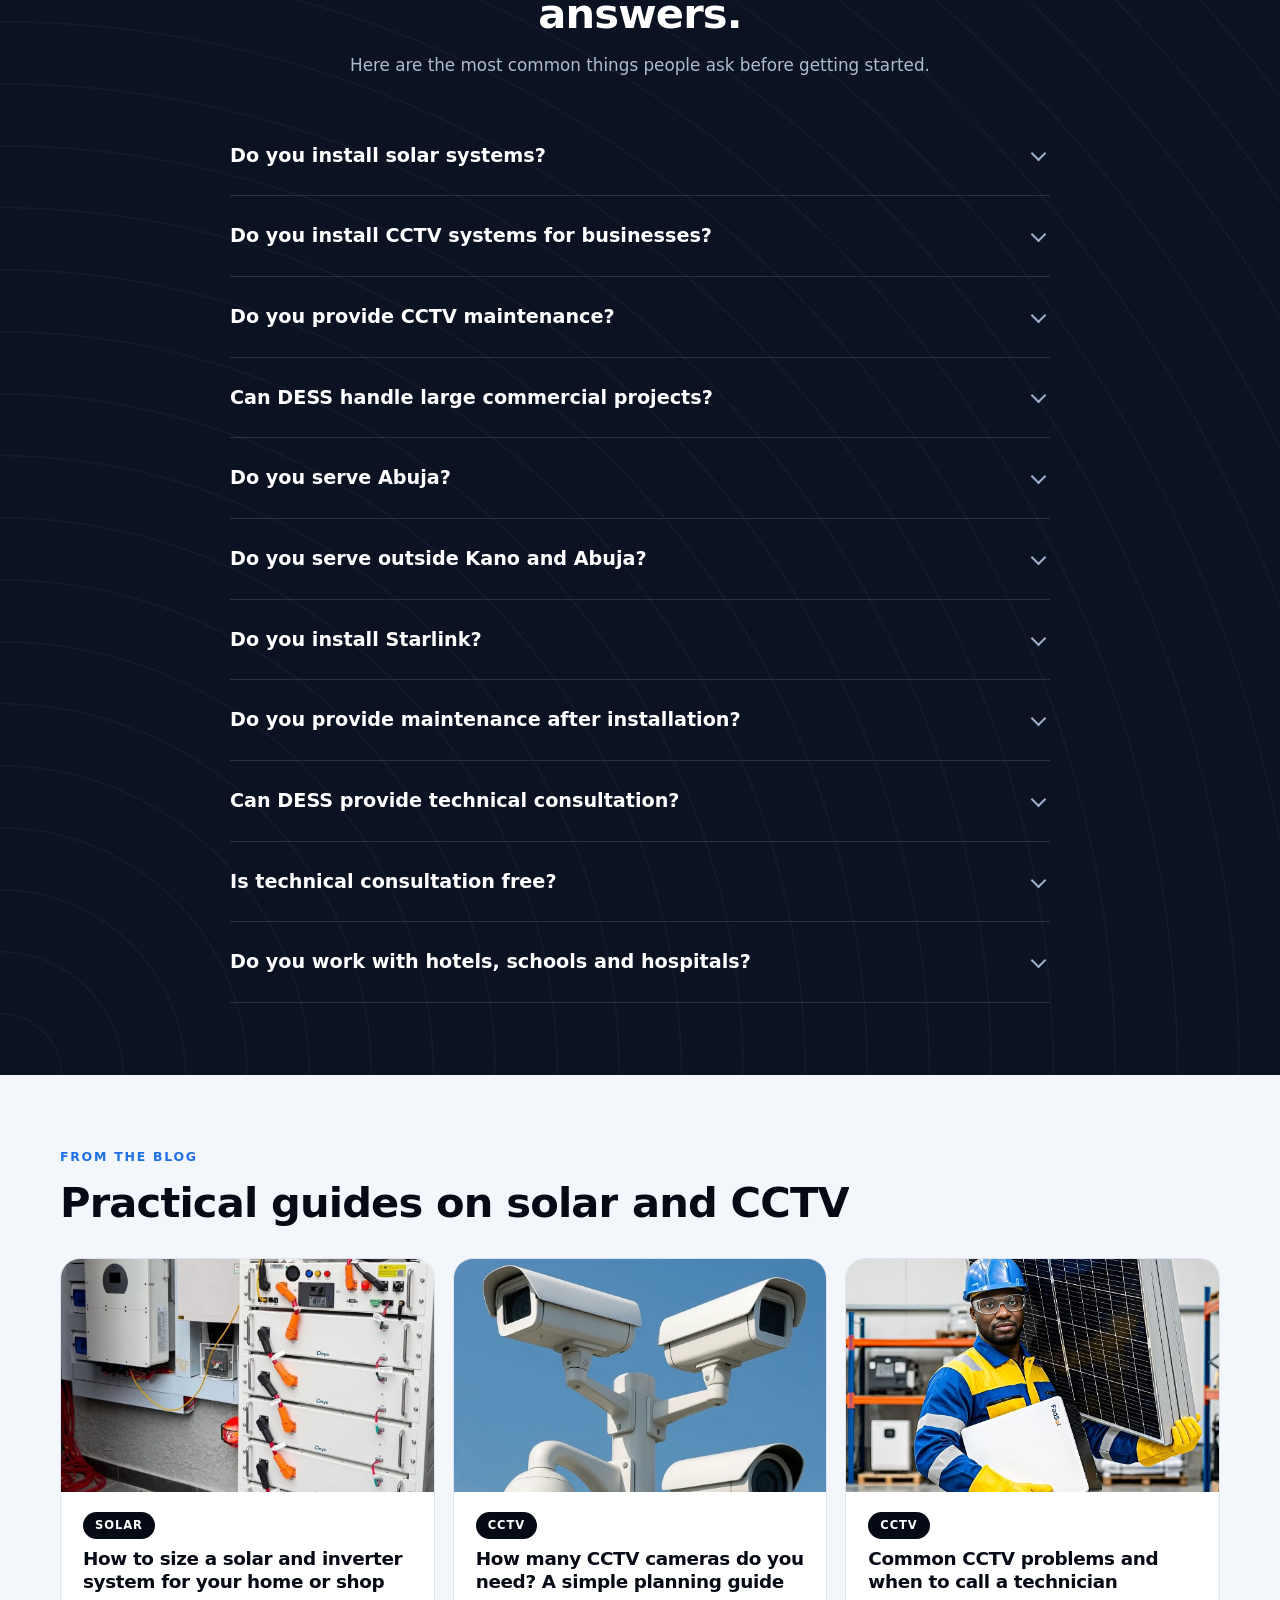
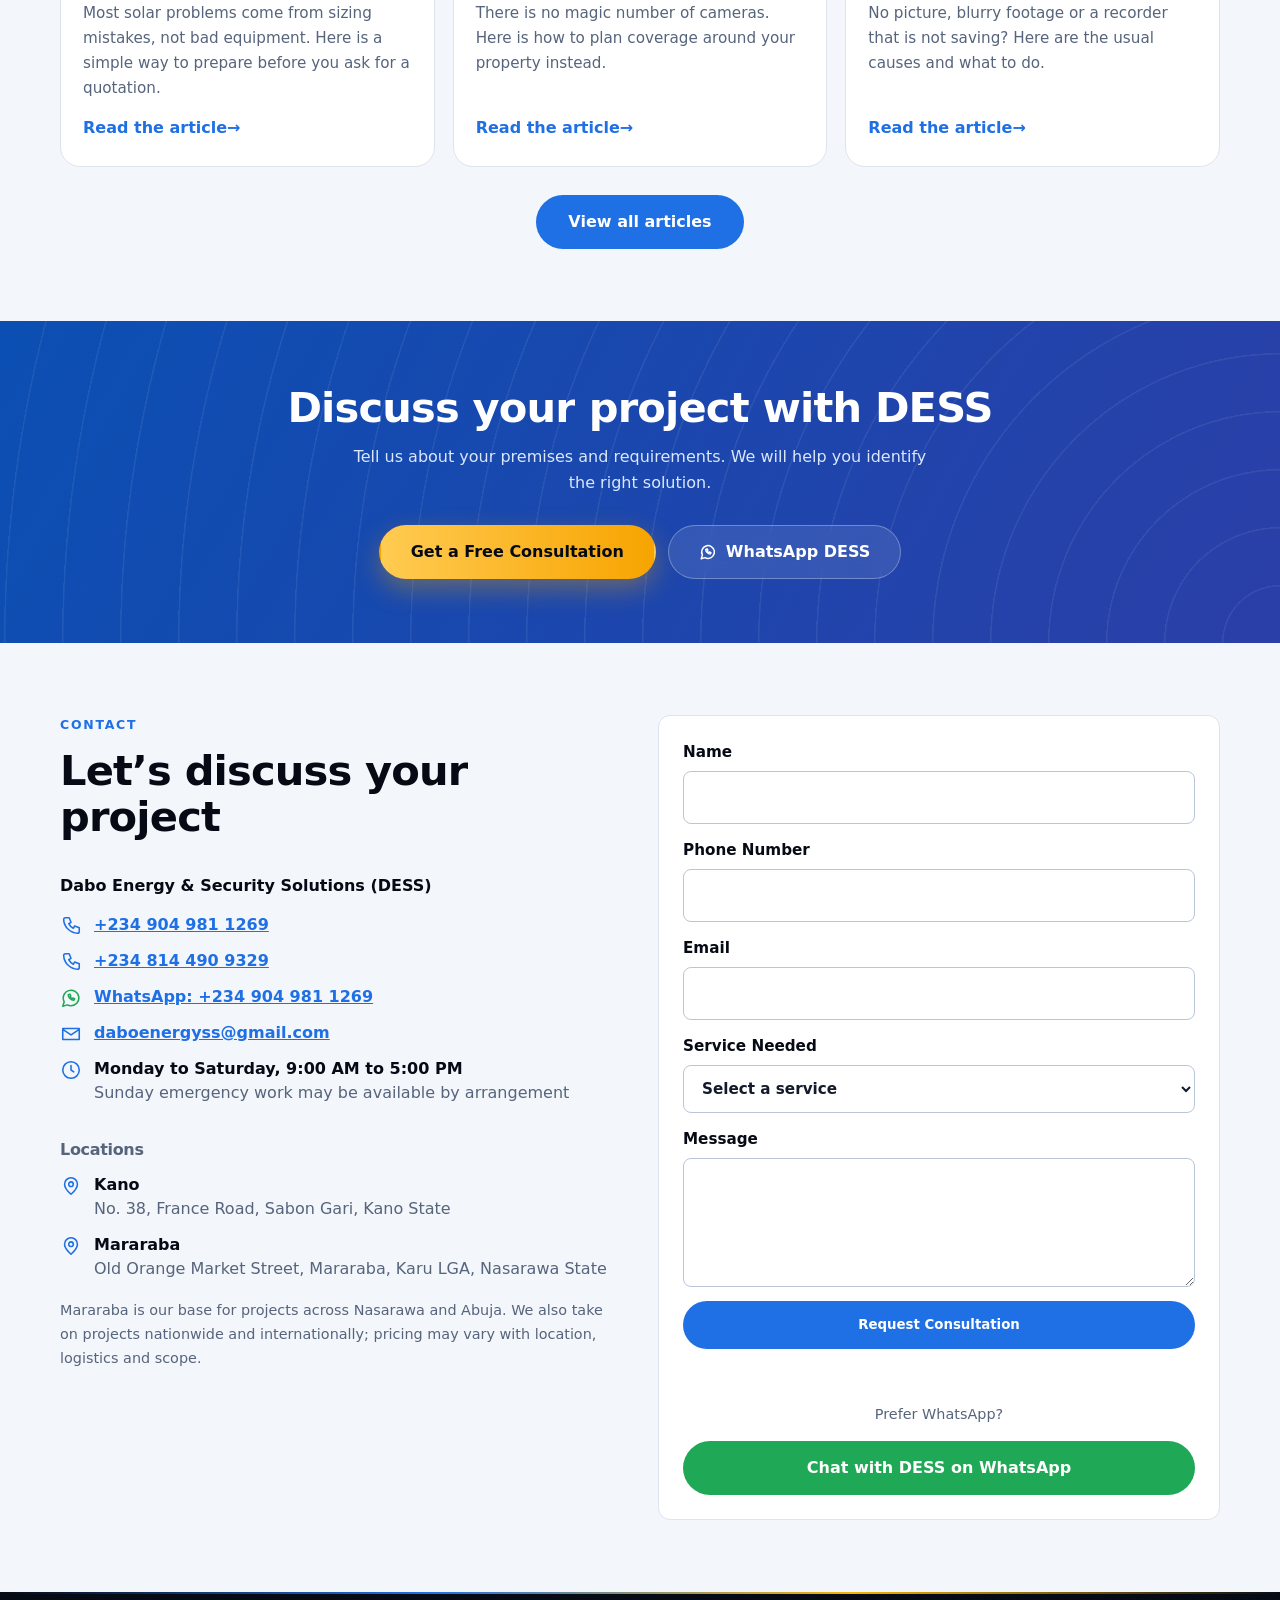
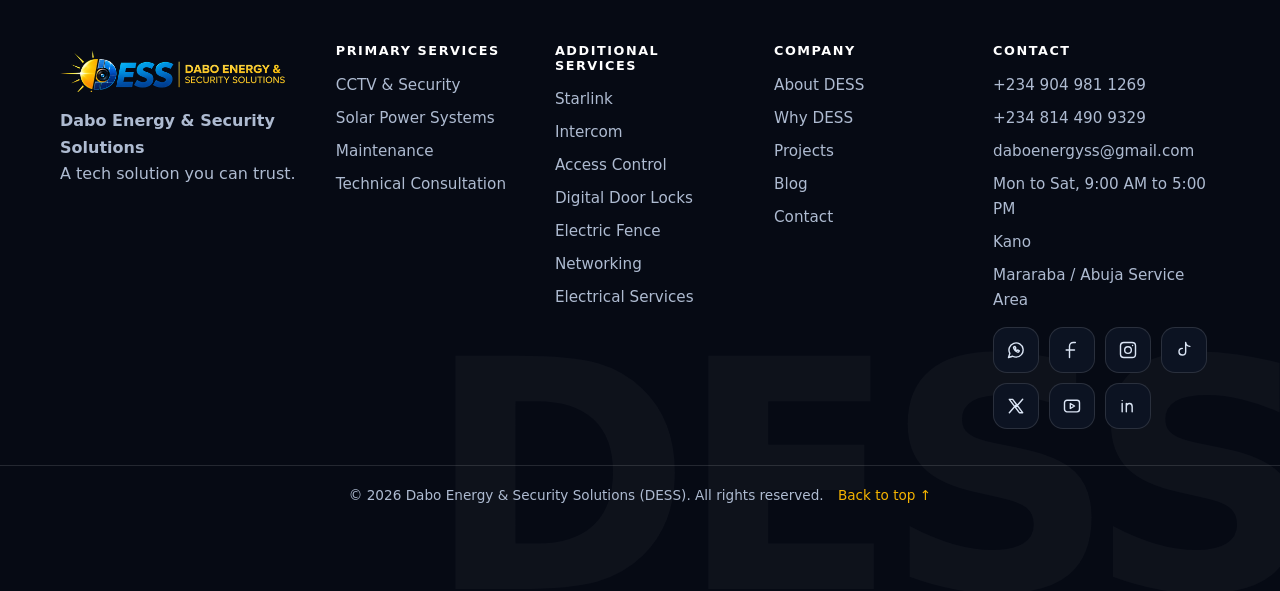
==== commit 422a47f2: "Rebuild site from CMS content" ====
--- a/index.html
+++ b/index.html
@@ -177,7 +177,7 @@
 <section class="sec tint" id="testimonials"><div class="wrap"><p class="eyebrow">Testimonials</p><h2>What customers say</h2><div class="quotes"><blockquote class="quote"><p lang="ha">“Aiki yayi kyau sosai. Sun gama komai cikin lokaci, kuma farashin ya yi kyau.”</p><cite>Musa B.</cite></blockquote><blockquote class="quote"><p lang="en">“DESS installed our CCTV perfectly. Very professional and reliable.”</p><cite>Amina S.</cite></blockquote></div><div class="wa-reviews"><h3 class="sub">Real messages from customers on WhatsApp</h3><div class="wa-row"><figure class="wa-card"><button type="button" class="wa-shot" data-full="/images/uploads/img_0030.webp" aria-label="Enlarge screenshot 1"><img src="/images/uploads/img_0030.webp" width="1042" height="1469" alt="WhatsApp message from a customer: WASSEE INVT. NIG. LTD, one of our longstanding clients. (photo 1)" loading="lazy" decoding="async"></button><figcaption>WASSEE INVT. NIG. LTD, one of our longstanding clients.</figcaption></figure><figure class="wa-card"><button type="button" class="wa-shot" data-full="/images/uploads/img_0031.webp" aria-label="Enlarge screenshot 2"><img src="/images/uploads/img_0031.webp" width="918" height="1535" alt="WhatsApp message from a customer: EL-SAMAD TEXTILES. 5+ years of ongoing Services. (photo 2)" loading="lazy" decoding="async"></button><figcaption>EL-SAMAD TEXTILES. 5+ years of ongoing Services.</figcaption></figure></div></div></div></section>
 <section class="sec dark globe-sec" id="coverage"><div class="wrap globe-in"><div><p class="eyebrow">Where we work</p><h2>Based in Kano and Mararaba. Working nationwide.</h2><ul class="locs"><li><b>Kano</b><span>No. 38, France Road, Sabon Gari, Kano State</span></li><li><b>Mararaba</b><span>Our base for projects across Nasarawa, Abuja and surrounding areas</span></li><li><b>Nationwide &amp; international</b><span>Projects elsewhere are quoted by location, logistics and scope</span></li></ul></div><div class="globe-wrap"><canvas id="globe" role="img" aria-label="Animated globe marking Kano, Abuja and Nasarawa in Nigeria"></canvas></div></div></section>
 <section class="sec dark faqs" id="faq"><div class="wrap narrow"><div class="sec-head"><p class="eyebrow">FAQ</p><h2>Got questions? We have the answers.</h2><p class="sub-lead">Here are the most common things people ask before getting started.</p></div><details><summary>Do you install solar systems?</summary><p>Yes. DESS designs and installs solar and backup power systems, including panels, inverters and battery storage, configured to your requirements.</p></details><details><summary>Do you install CCTV systems for businesses?</summary><p>Yes. We design and install CCTV systems for offices, shops, hotels, schools, hospitals, factories and estates, including DVR/NVR recording and remote viewing setup.</p></details><details><summary>Do you provide CCTV maintenance?</summary><p>Yes. We inspect, troubleshoot, repair where applicable and upgrade existing CCTV systems.</p></details><details><summary>Can DESS handle large commercial projects?</summary><p>DESS is equipped and positioned to take on commercial and institutional projects, from planning and system design to installation, configuration and support. Share your requirements and we will discuss the scope with you.</p></details><details><summary>Do you serve Abuja?</summary><p>Yes. Our Mararaba base serves Nasarawa, Abuja and surrounding areas.</p></details><details><summary>Do you serve outside Kano and Abuja?</summary><p>Yes. DESS can take on projects nationwide and outside Nigeria depending on requirements. Pricing may vary with location, logistics and scope.</p></details><details><summary>Do you install Starlink?</summary><p>Yes. We handle Starlink equipment supply, installation, activation assistance, Wi-Fi and network configuration, relocation and mounting, troubleshooting and maintenance, and subscription enquiries. Contact us for current plan details and the purchase or renewal process.</p></details><details><summary>Do you provide maintenance after installation?</summary><p>Yes. Maintenance and technical support are a core DESS service for solar, CCTV, connectivity and other installed systems.</p></details><details><summary>Can DESS provide technical consultation?</summary><p>Yes. We can advise on the right solution before you buy equipment or begin installation.</p></details><details><summary>Is technical consultation free?</summary><p>Phone consultations are free. Site consultations are paid, and the price depends on the location.</p></details><details><summary>Do you work with hotels, schools and hospitals?</summary><p>We are equipped to serve these sectors. Requirements differ between them, so we begin by understanding your premises and needs.</p></details></div></section>
-<section class="sec tint" id="blog"><div class="wrap"><p class="eyebrow">From the blog</p><h2>Practical guides on solar and CCTV</h2><div class="bgrid"><a class="bcard" href="/blog-solar-sizing-guide"><div class="bimg"><img src="/solar-inverter.jpg" alt="Solar inverter and battery storage racks installed in a plant room" loading="lazy" decoding="async"></div><div class="bbody"><span class="btag">Solar</span><h3>How to size a solar and inverter system for your home or shop</h3><p>Most solar problems come from sizing mistakes, not bad equipment. Here is a simple way to prepare before you ask for a quotation.</p><span class="more">Read the article</span></div></a><a class="bcard" href="/blog-cctv-camera-planning"><div class="bimg"><img src="/images/uploads/img_9798.webp" alt="Technician installing two CCTV cameras on a gate pillar beside an electric fence" style="object-position:50% 35%" loading="lazy" decoding="async"></div><div class="bbody"><span class="btag">CCTV</span><h3>How many CCTV cameras do you need? A simple planning guide</h3><p>There is no magic number of cameras. Here is how to plan coverage around your property instead.</p><span class="more">Read the article</span></div></a><a class="bcard" href="/blog-cctv-common-problems"><div class="bimg"><img src="/images/uploads/img_9928.webp" alt="DESS technician on site wearing a safety helmet and high-visibility vest" style="object-position:50% 35%" loading="lazy" decoding="async"></div><div class="bbody"><span class="btag">CCTV</span><h3>Common CCTV problems and when to call a technician</h3><p>No picture, blurry footage or a recorder that is not saving? Here are the usual causes and what to do.</p><span class="more">Read the article</span></div></a></div><p class="blog-more"><a href="/blog" class="btn btn-blue">View all articles</a></p></div></section>
+<section class="sec tint" id="blog"><div class="wrap"><p class="eyebrow">From the blog</p><h2>Practical guides on solar and CCTV</h2><div class="bgrid"><a class="bcard" href="/blog-solar-sizing-guide"><div class="bimg"><img src="/images/uploads/img_0533.webp" alt="Solar inverter and battery storage racks installed in a plant room" style="object-position:50% 35%" loading="lazy" decoding="async"></div><div class="bbody"><span class="btag">Solar</span><h3>How to size a solar and inverter system for your home or shop</h3><p>Most solar problems come from sizing mistakes, not bad equipment. Here is a simple way to prepare before you ask for a quotation.</p><span class="more">Read the article</span></div></a><a class="bcard" href="/blog-cctv-camera-planning"><div class="bimg"><img src="/images/uploads/img_9798.webp" alt="Technician installing two CCTV cameras on a gate pillar beside an electric fence" style="object-position:50% 35%" loading="lazy" decoding="async"></div><div class="bbody"><span class="btag">CCTV</span><h3>How many CCTV cameras do you need? A simple planning guide</h3><p>There is no magic number of cameras. Here is how to plan coverage around your property instead.</p><span class="more">Read the article</span></div></a><a class="bcard" href="/blog-cctv-common-problems"><div class="bimg"><img src="/images/uploads/img_9928.webp" alt="DESS technician on site wearing a safety helmet and high-visibility vest" style="object-position:50% 35%" loading="lazy" decoding="async"></div><div class="bbody"><span class="btag">CCTV</span><h3>Common CCTV problems and when to call a technician</h3><p>No picture, blurry footage or a recorder that is not saving? Here are the usual causes and what to do.</p><span class="more">Read the article</span></div></a></div><p class="blog-more"><a href="/blog" class="btn btn-blue">View all articles</a></p></div></section>
 <section class="cta"><div class="wrap"><h2>Discuss your project with DESS</h2><p>Tell us about your premises and requirements. We will help you identify the right solution.</p><div class="btns"><a href="/#contact" class="btn btn-gold">Get a Free Consultation</a><a href="https://wa.me/2349049811269" class="btn btn-glass"><svg class="ico"><use href="#i-wa"/></svg>WhatsApp DESS</a></div></div></section>
 <section class="sec tint" id="contact"><div class="wrap contact"><div><p class="eyebrow">Contact</p><h2>Let’s discuss your project</h2>
 <p class="co"><strong>Dabo Energy &amp; Security Solutions (DESS)</strong></p>
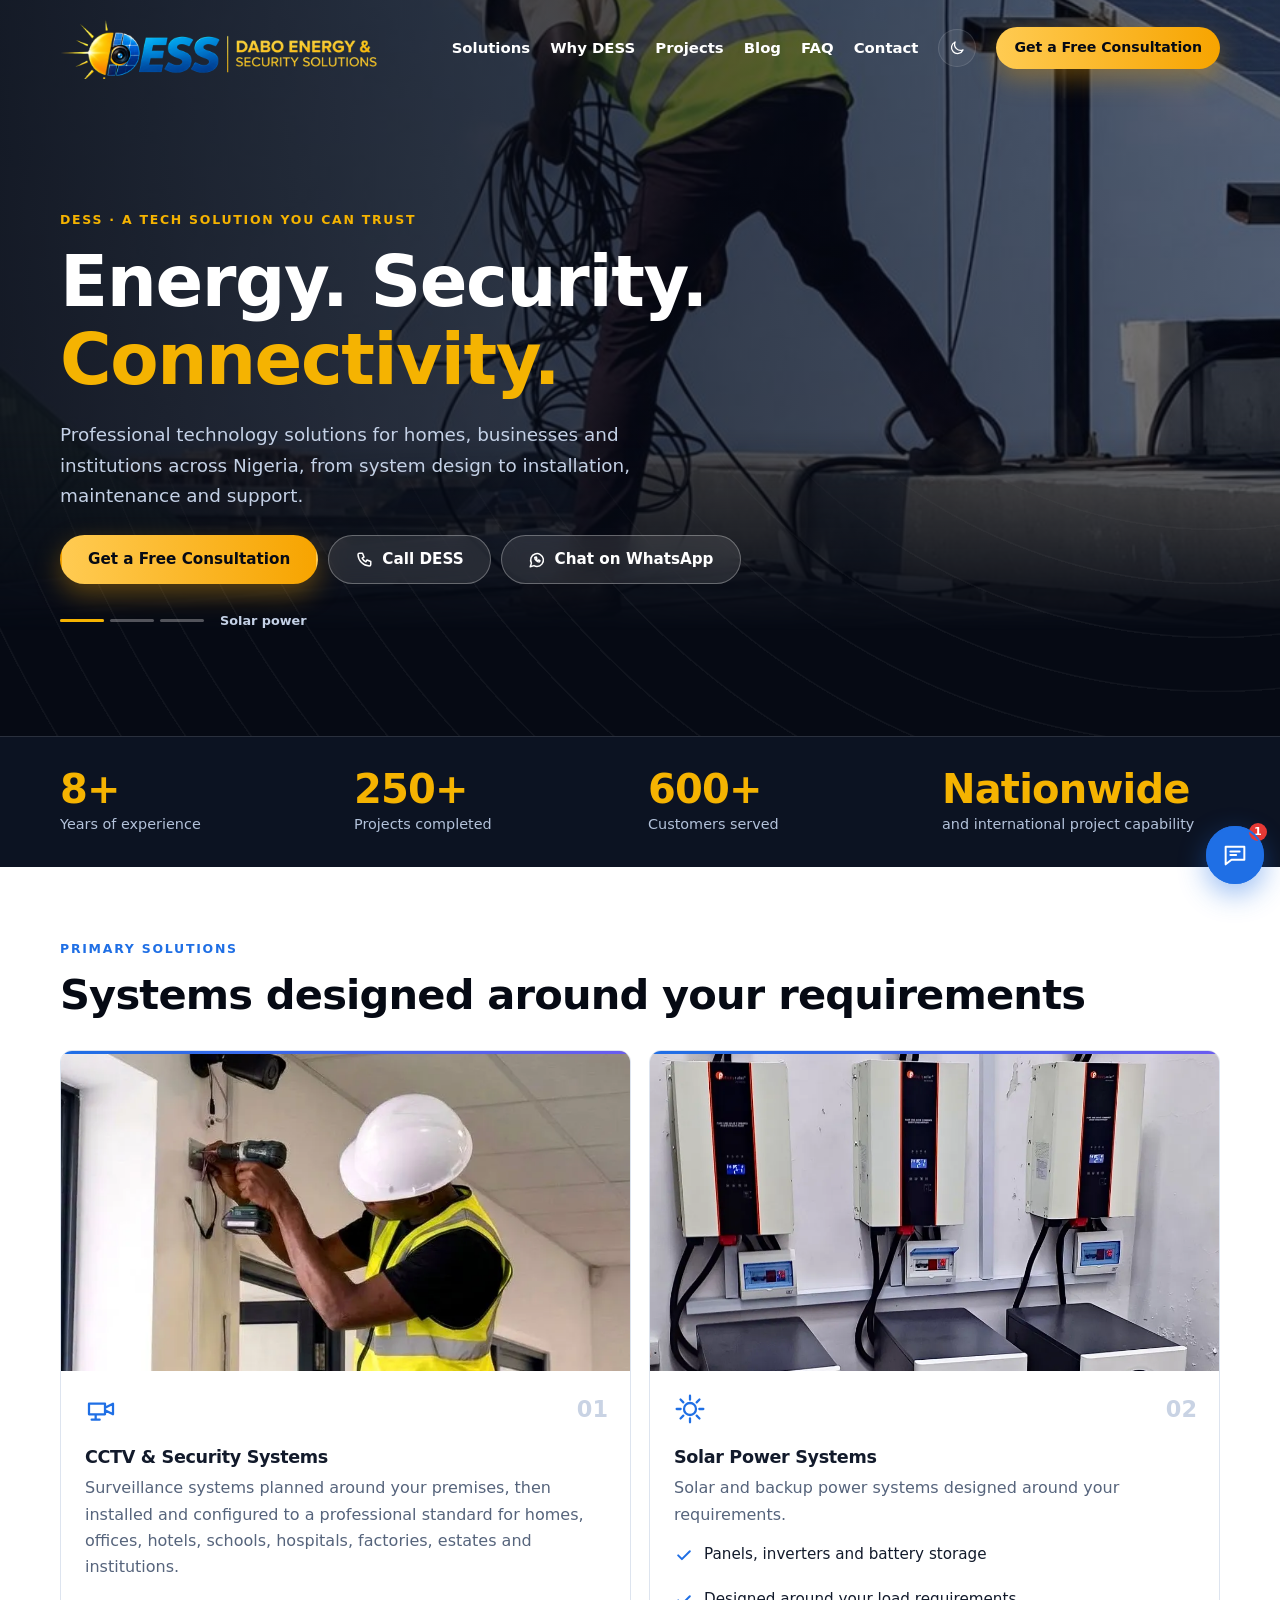
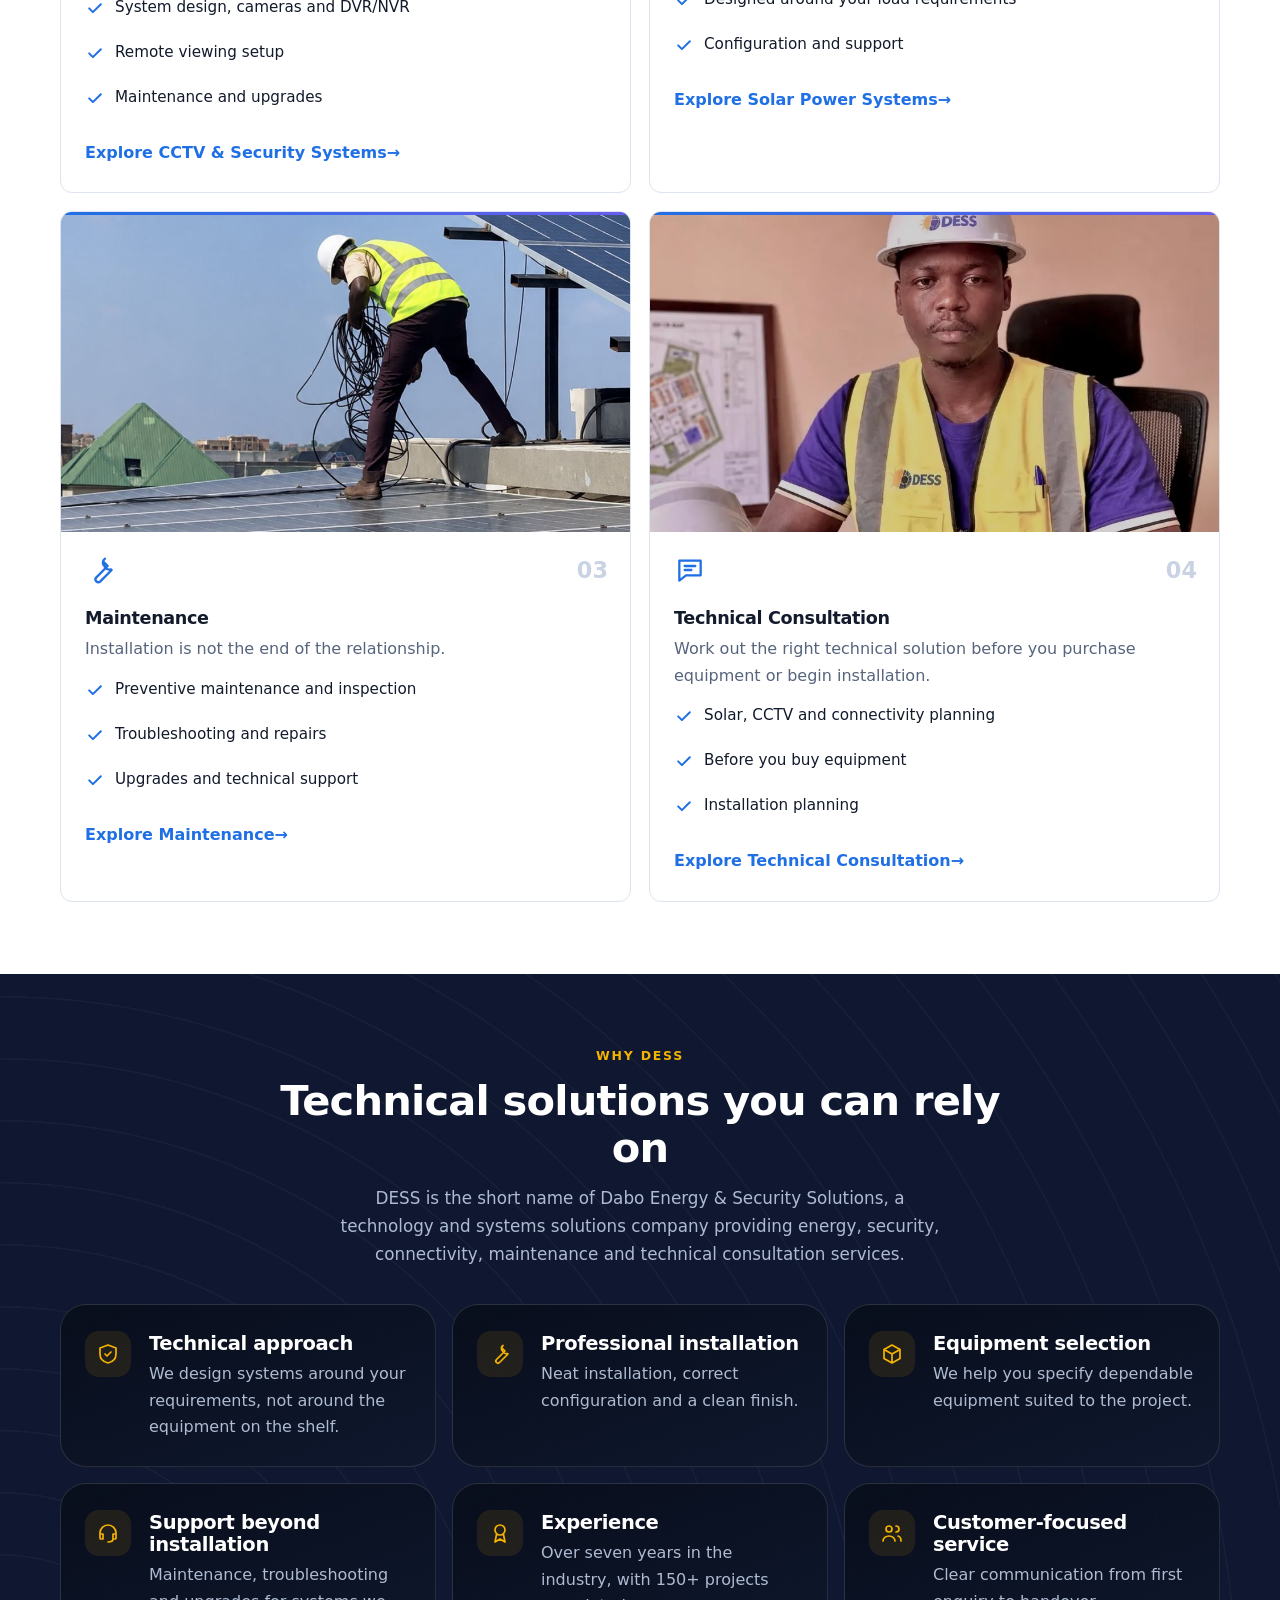
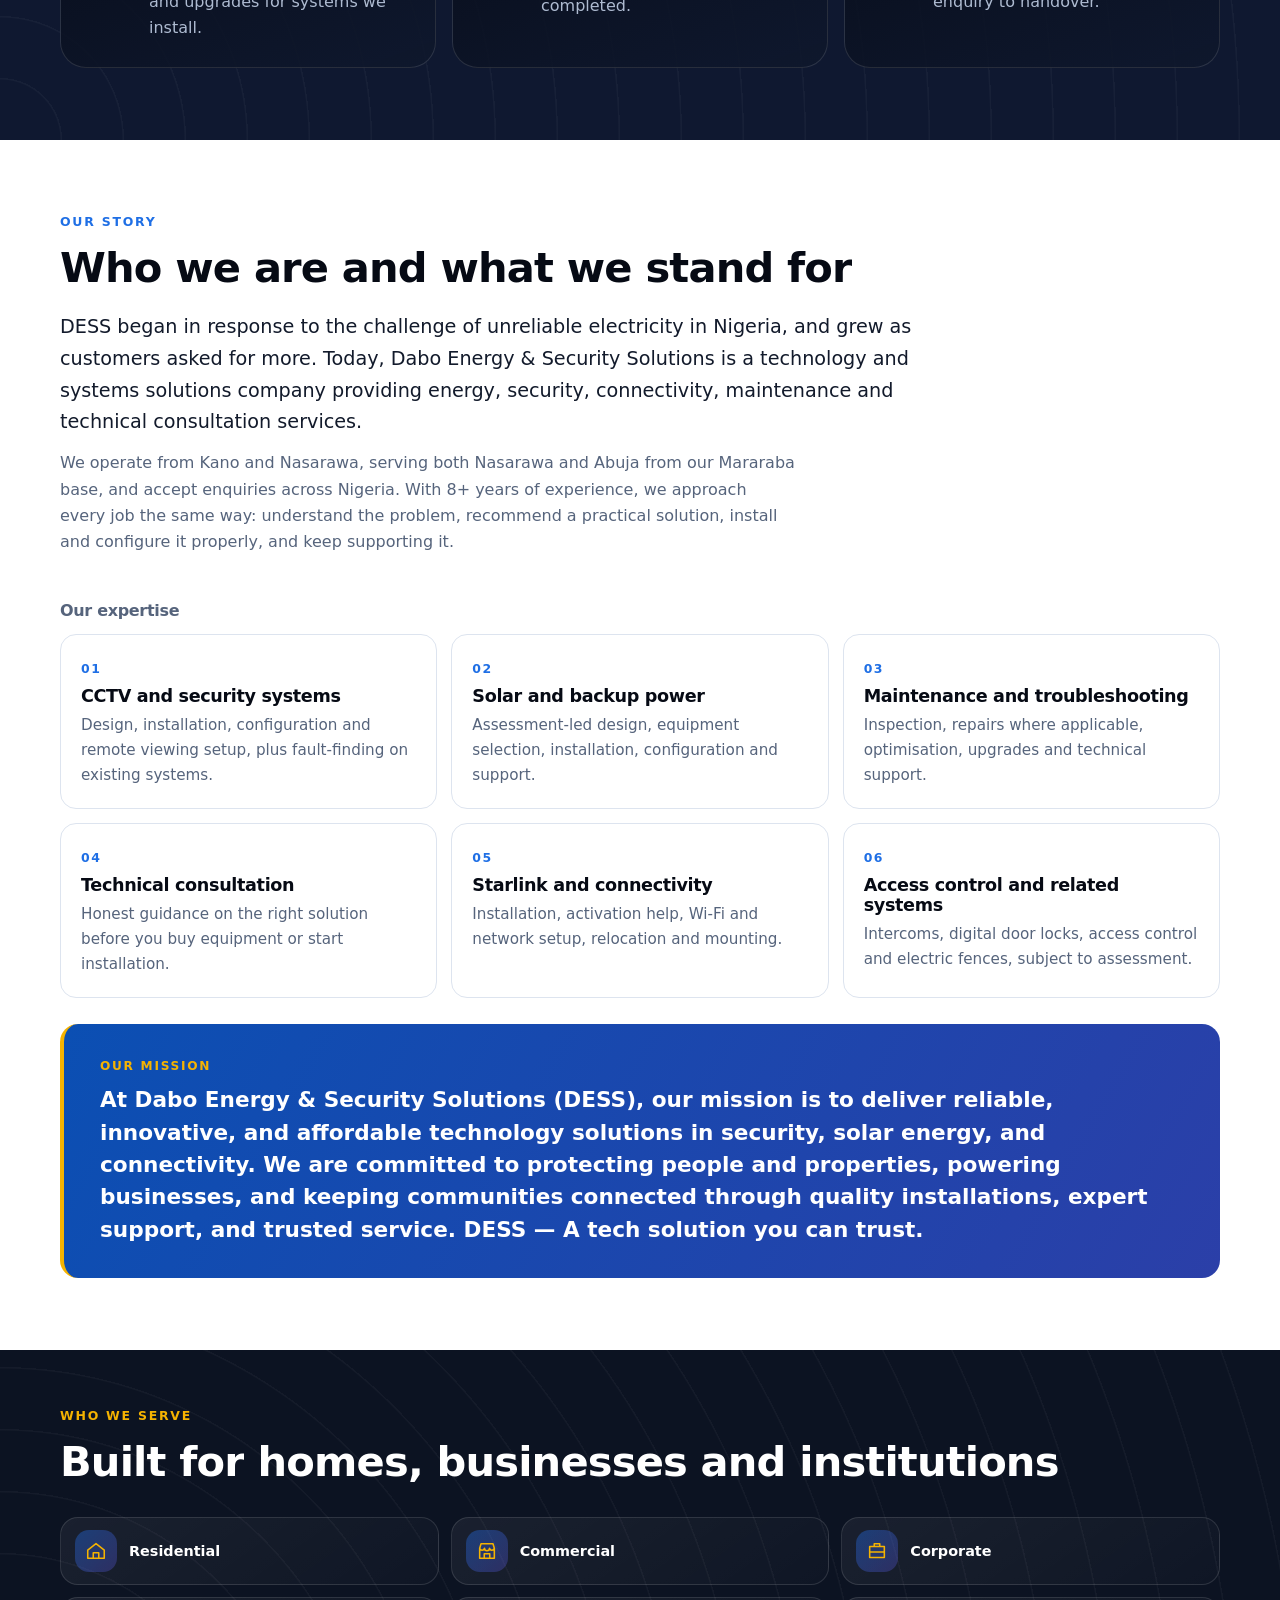
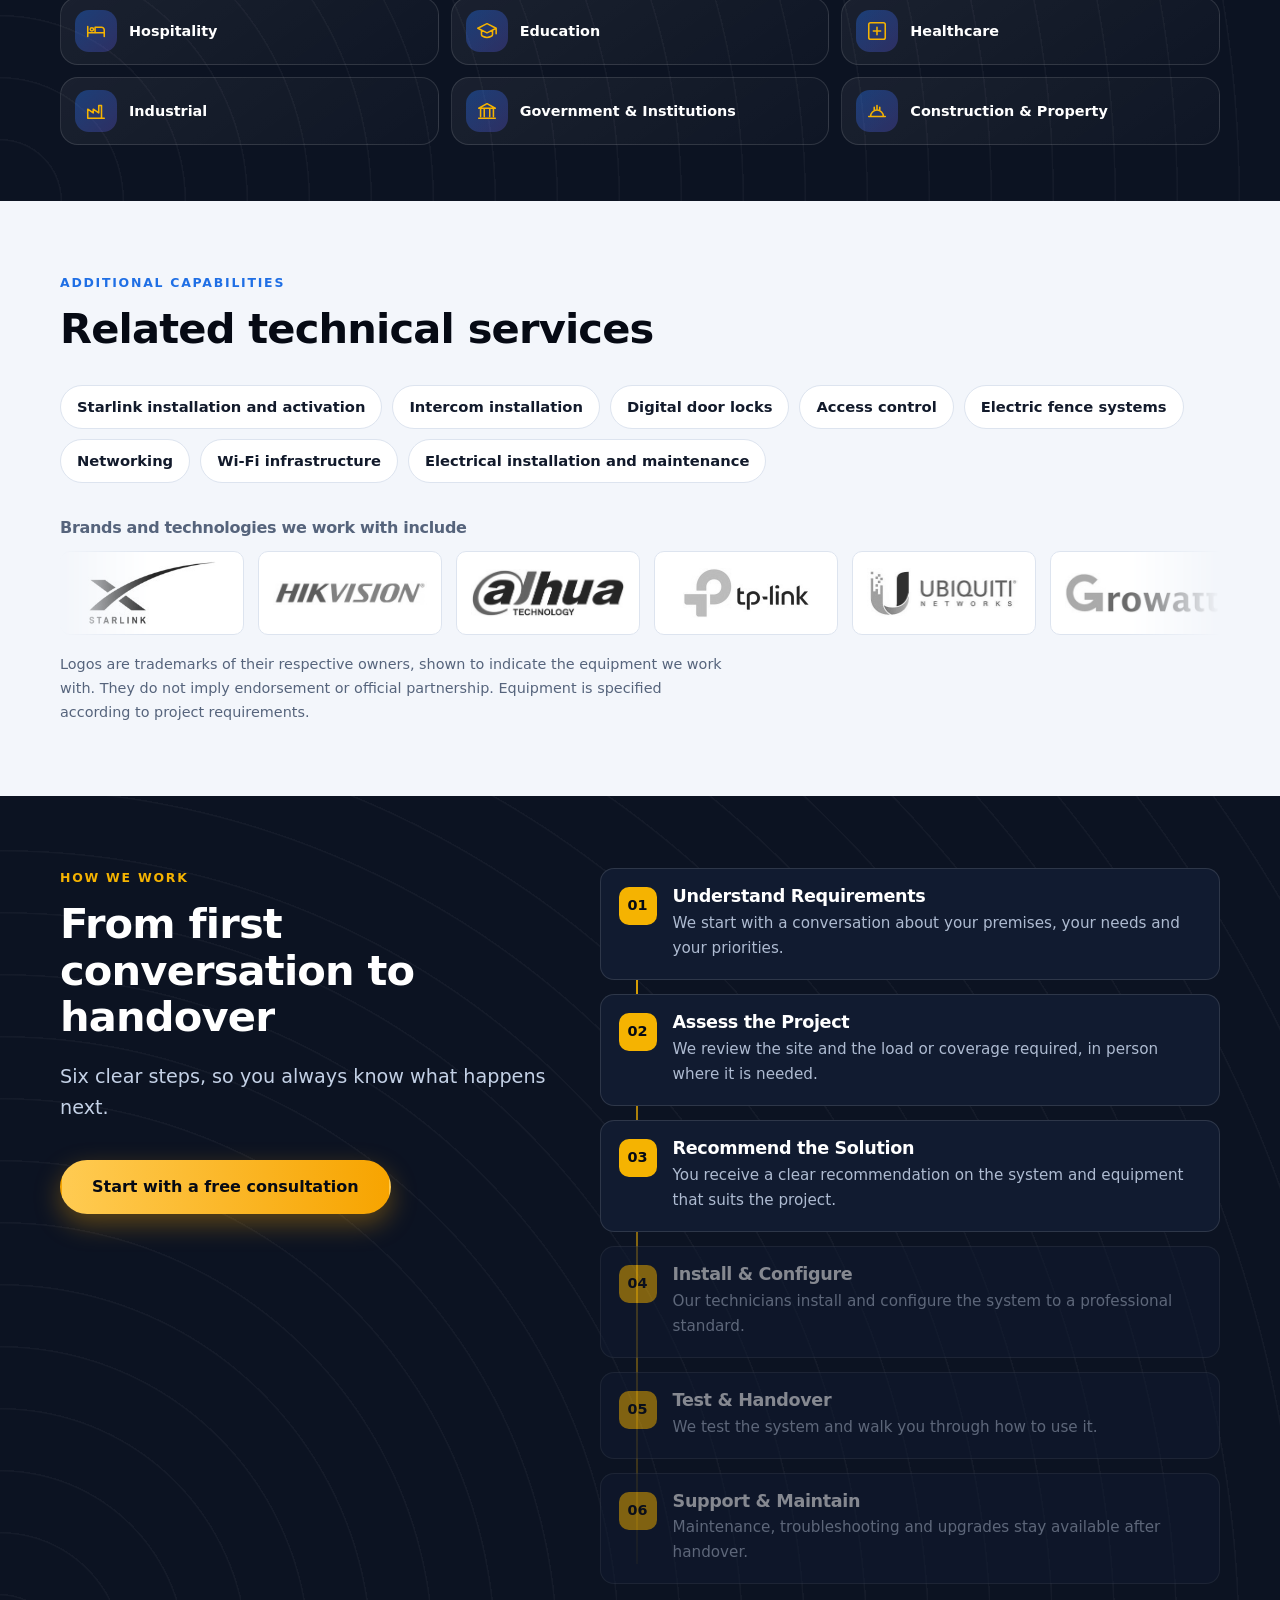
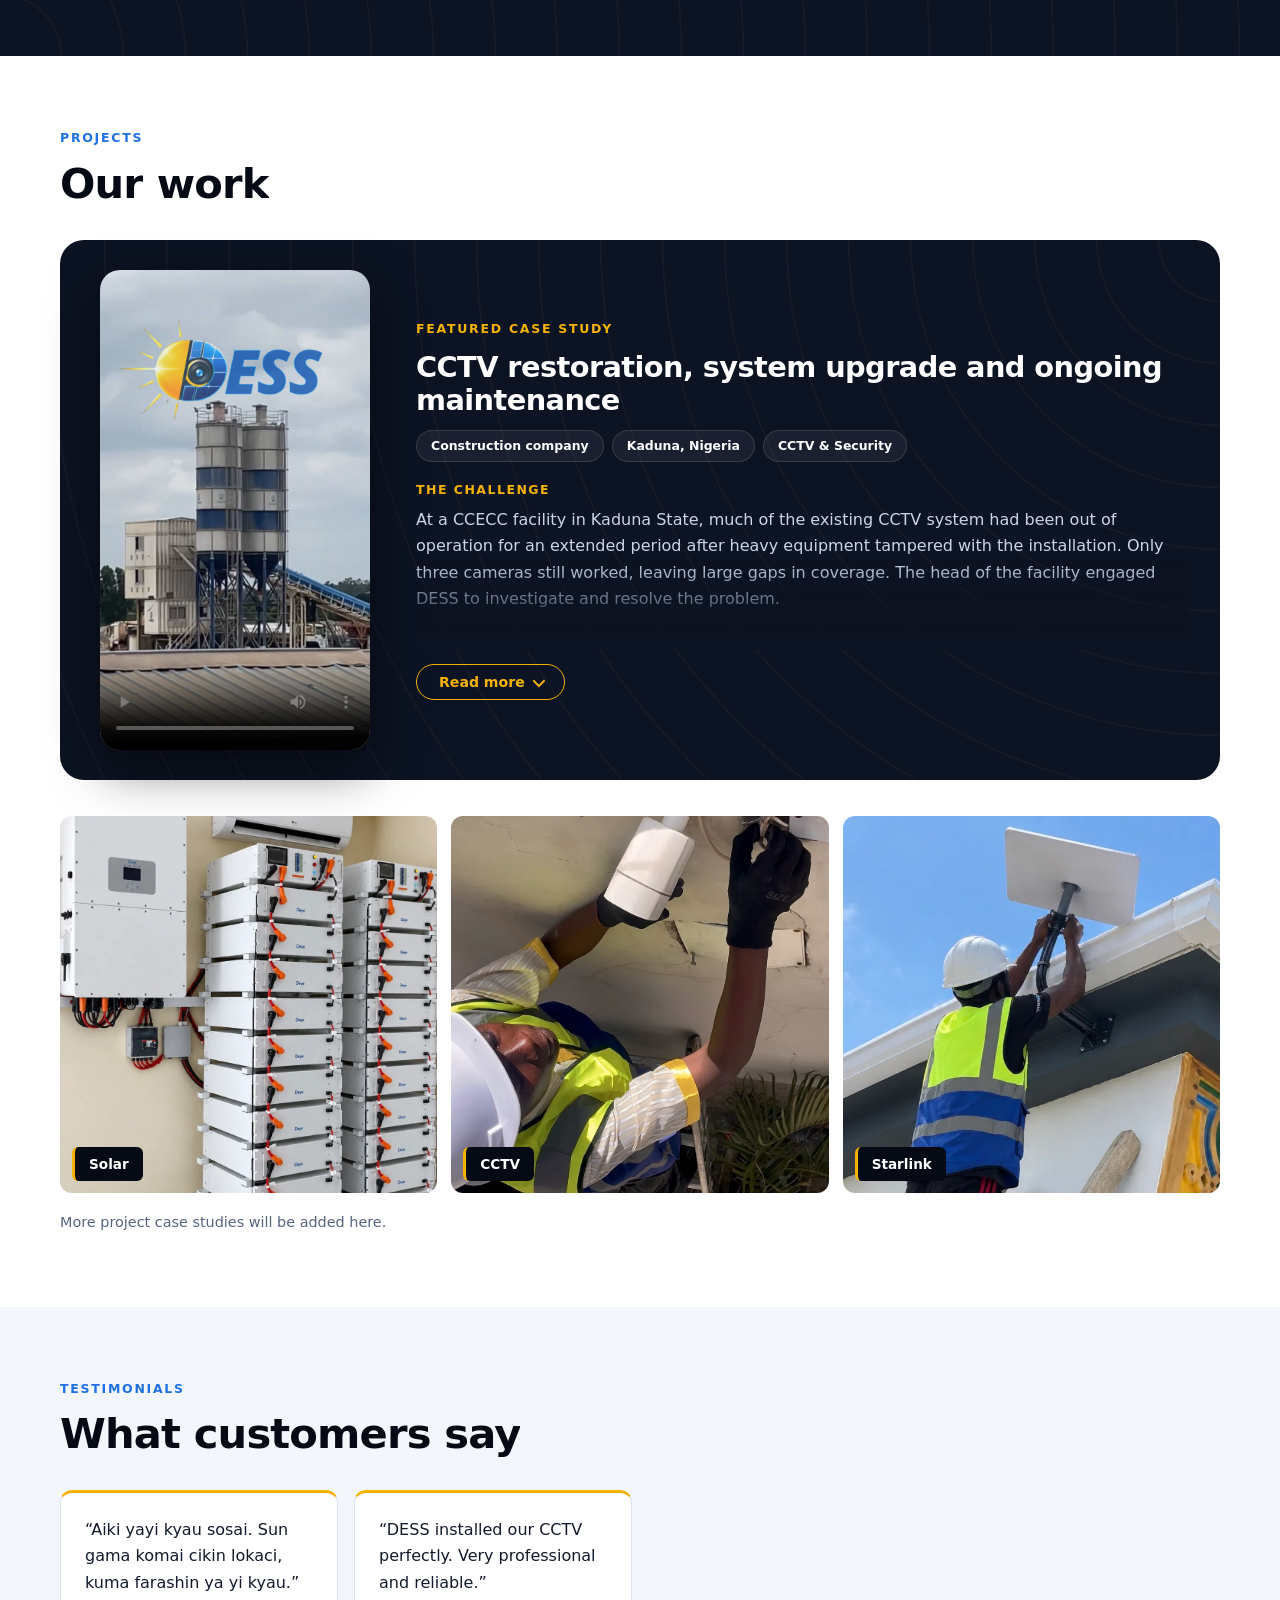
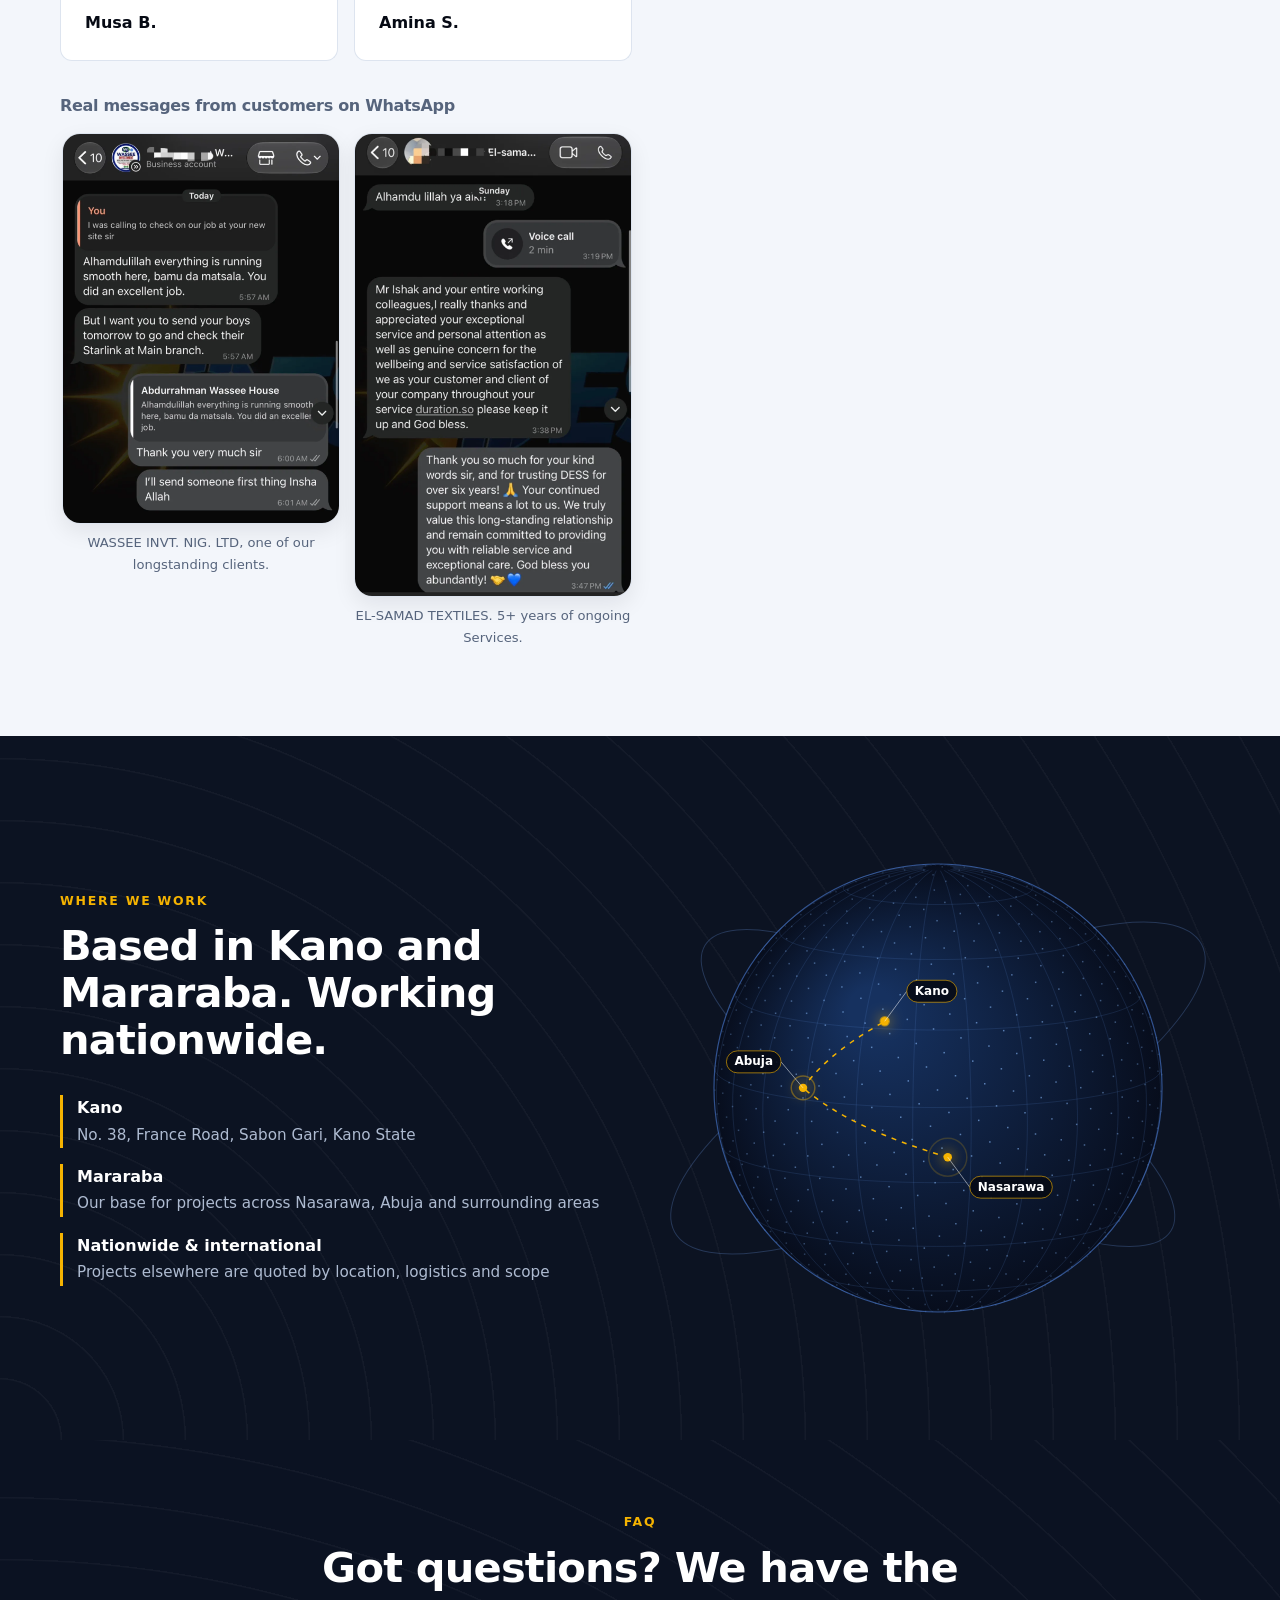
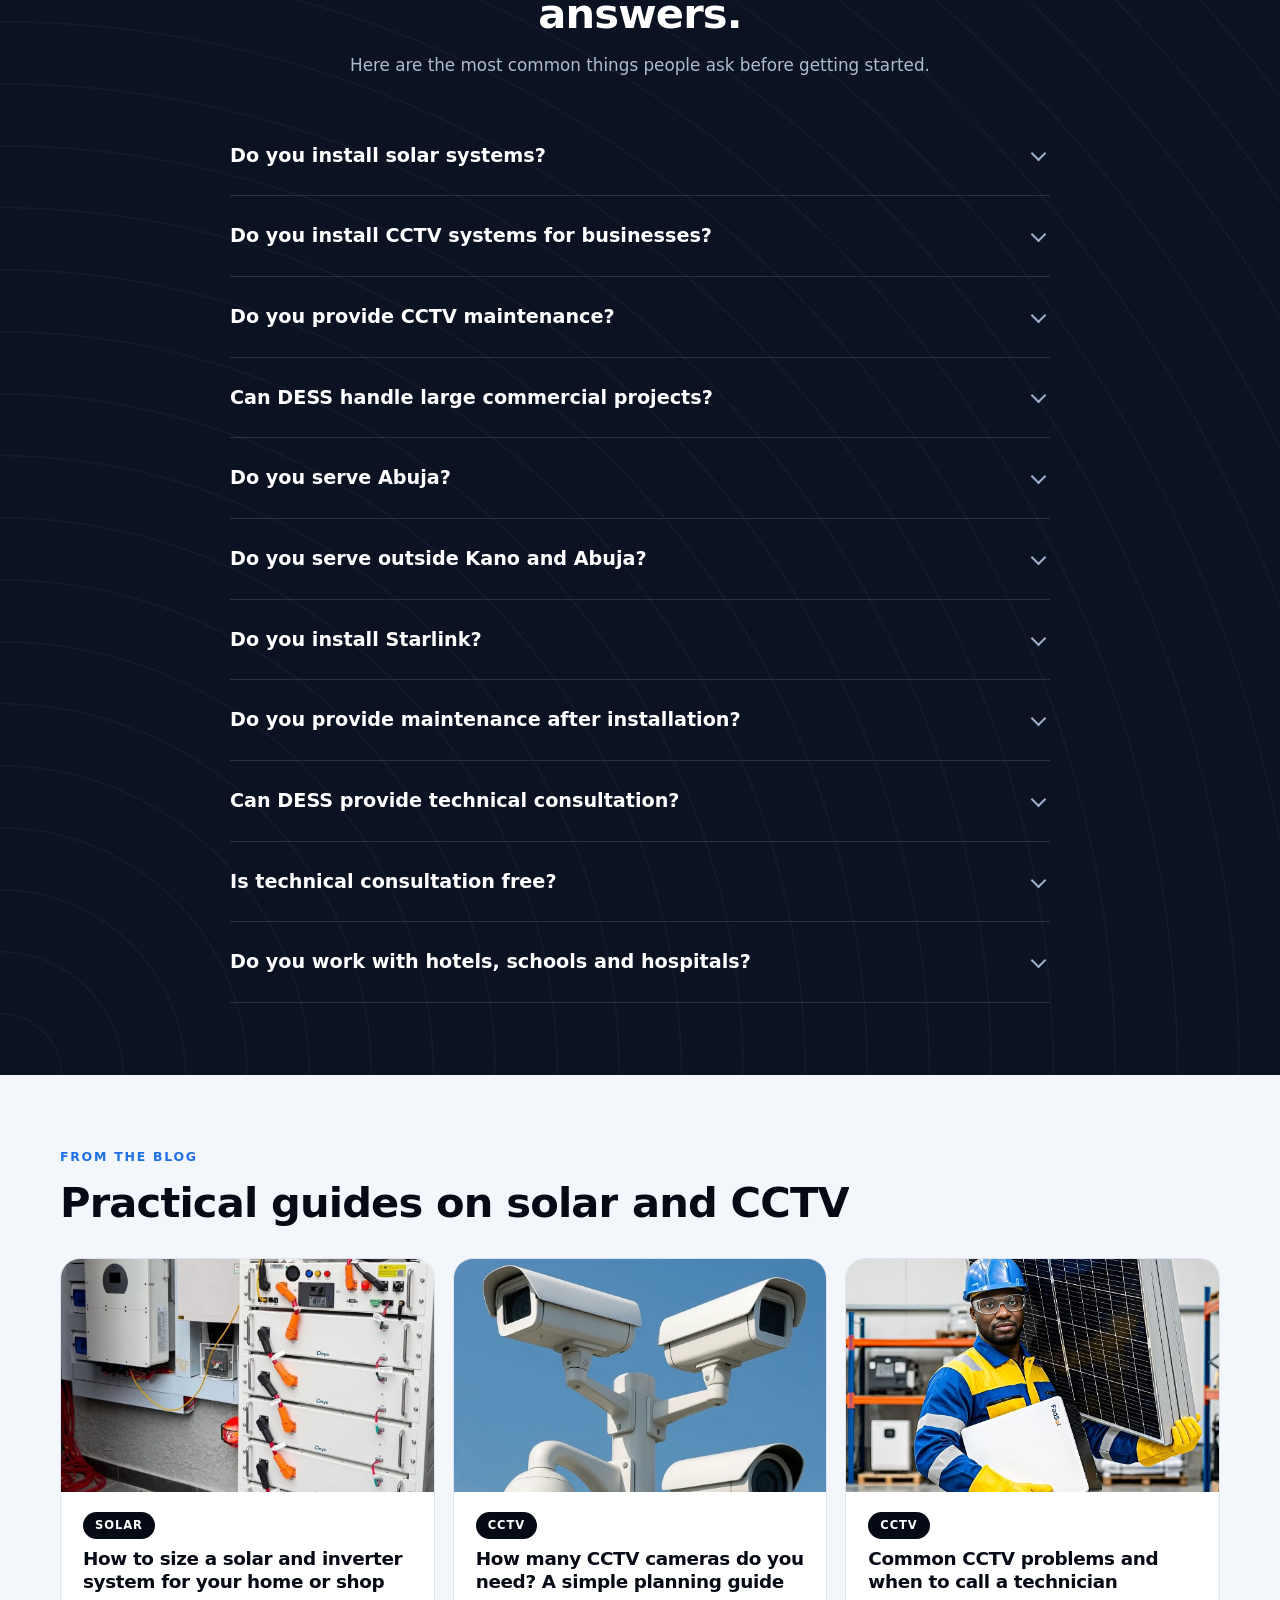
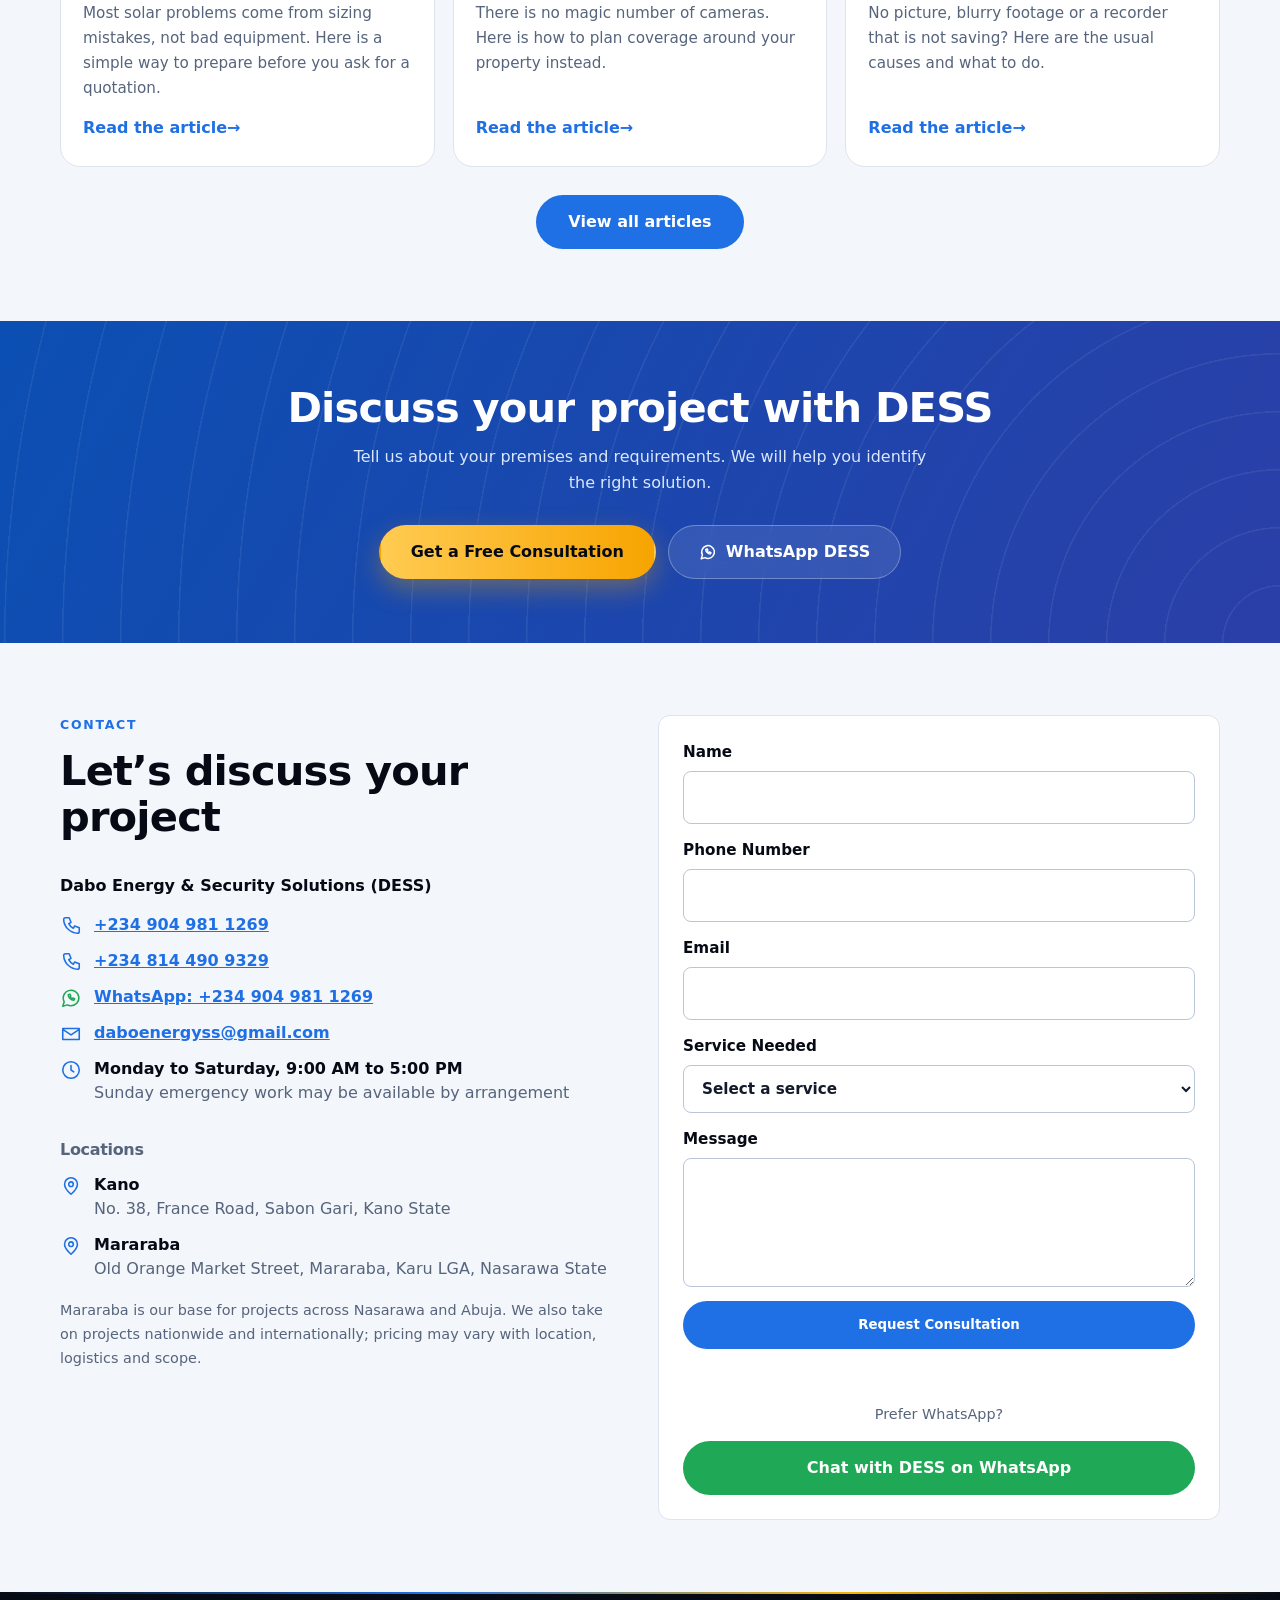
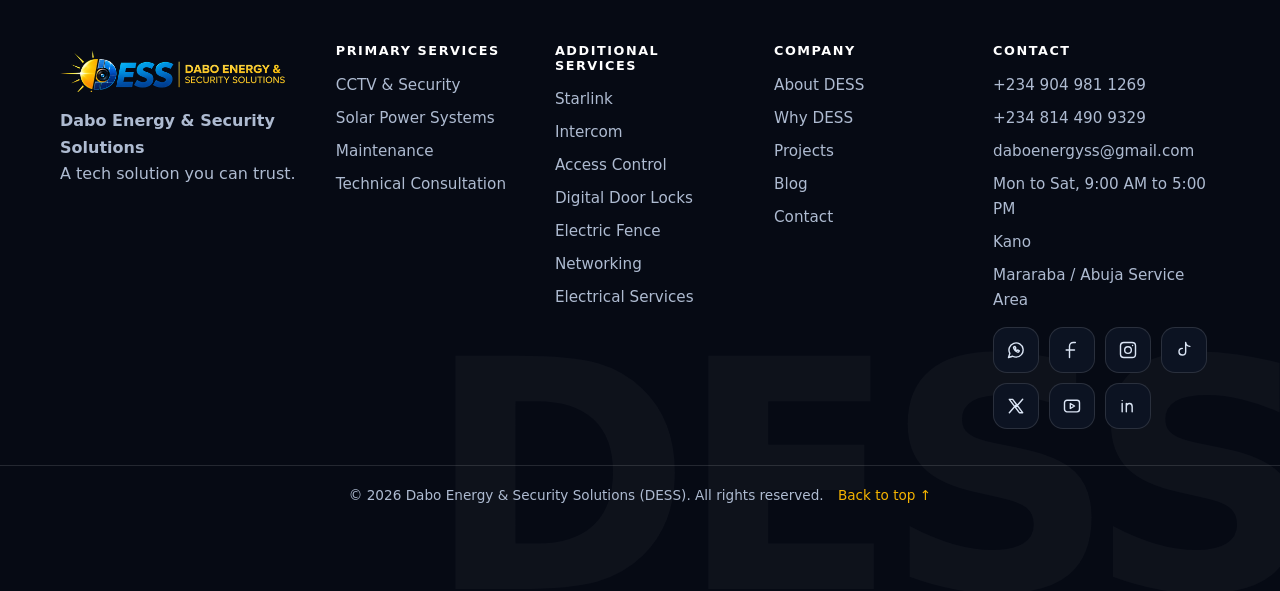
==== commit bfbed44d: "Rebuild site from CMS content" ====
--- a/index.html
+++ b/index.html
@@ -151,7 +151,7 @@
 <p class="eyebrow">DESS · A tech solution you can trust</p><h1>Energy. Security. <span class="gold">Connectivity.</span></h1>
 <p class="lead">Professional technology solutions for homes, businesses and institutions across Nigeria, from system design to installation, maintenance and support.</p><div class="btns"><a href="/#contact" class="btn btn-gold">Get a Free Consultation</a><a href="tel:+2349049811269" class="btn btn-glass"><svg class="ico"><use href="#i-phone"/></svg>Call DESS</a><a href="https://wa.me/2349049811269" class="btn btn-glass"><svg class="ico"><use href="#i-wa"/></svg>Chat on WhatsApp</a></div><div class="hero-dots" aria-hidden="true"><i></i><i></i><i></i><span class="cap">Solar power</span></div></div></div></section>
 <section class="stats" aria-label="DESS in numbers"><div class="wrap stats-in"><div class="stat"><b data-count="8" data-suffix="+">8+</b><span>Years of experience</span></div><div class="stat"><b data-count="250" data-suffix="+">250+</b><span>Projects completed</span></div><div class="stat"><b data-count="600" data-suffix="+">600+</b><span>Customers served</span></div><div class="stat"><b>Nationwide</b><span>and international project capability</span></div></div></section>
-<section class="sec" id="solutions"><div class="wrap"><p class="eyebrow">Primary solutions</p><h2>Systems designed around your requirements</h2><div class="pgrid"><article class="card pcard"><div class="cimg"><img src="/images/uploads/fa52bc1c-1752-423f-acf0-3d0cdf9d13a5.webp" alt="Technician installing two CCTV cameras on a gate pillar" style="object-position:50% 35%" loading="lazy" decoding="async"></div><div class="cbody"><span class="num">01</span><svg class="ico"><use href="#i-cam"/></svg><h3>CCTV &amp; Security Systems</h3><p>Surveillance systems planned around your premises, then installed and configured to a professional standard for homes, offices, hotels, schools, hospitals, factories, estates and institutions.</p><ul class="ticks"><li><svg class="ico"><use href="#i-tick"/></svg>System design, cameras and DVR/NVR</li><li><svg class="ico"><use href="#i-tick"/></svg>Remote viewing setup</li><li><svg class="ico"><use href="#i-tick"/></svg>Maintenance and upgrades</li></ul><a class="more" href="/cctv">Explore CCTV &amp; Security Systems</a></div></article><article class="card pcard"><div class="cimg"><img src="/images/uploads/img_9929.webp" alt="Solar inverter and battery storage racks in a plant room" style="object-position:50% 50%" loading="lazy" decoding="async"></div><div class="cbody"><span class="num">02</span><svg class="ico"><use href="#i-sun"/></svg><h3>Solar Power Systems</h3><p>Solar and backup power systems designed around your requirements.</p><ul class="ticks"><li><svg class="ico"><use href="#i-tick"/></svg>Panels, inverters and battery storage</li><li><svg class="ico"><use href="#i-tick"/></svg>Designed around your load requirements</li><li><svg class="ico"><use href="#i-tick"/></svg>Configuration and support</li></ul><a class="more" href="/solar">Explore Solar Power Systems</a></div></article><article class="card pcard"><div class="cimg"><img src="/solar-roof.jpg" alt="Technician handling cabling on a rooftop solar array" style="object-position:50% 50%" loading="lazy" decoding="async"></div><div class="cbody"><span class="num">03</span><svg class="ico"><use href="#i-wr"/></svg><h3>Maintenance</h3><p>Installation is not the end of the relationship.</p><ul class="ticks"><li><svg class="ico"><use href="#i-tick"/></svg>Preventive maintenance and inspection</li><li><svg class="ico"><use href="#i-tick"/></svg>Troubleshooting and repairs</li><li><svg class="ico"><use href="#i-tick"/></svg>Upgrades and technical support</li></ul><a class="more" href="/maintenance">Explore Maintenance</a></div></article><article class="card pcard"><div class="cimg"><img src="/images/uploads/cf217535-9648-4259-a890-3cc4c99cf563.webp" alt="DESS technician on site in a safety helmet and vest" style="object-position:50% 35%" loading="lazy" decoding="async"></div><div class="cbody"><span class="num">04</span><svg class="ico"><use href="#i-chat"/></svg><h3>Technical Consultation</h3><p>Work out the right technical solution before you purchase equipment or begin installation.</p><ul class="ticks"><li><svg class="ico"><use href="#i-tick"/></svg>Solar, CCTV and connectivity planning</li><li><svg class="ico"><use href="#i-tick"/></svg>Before you buy equipment</li><li><svg class="ico"><use href="#i-tick"/></svg>Installation planning</li></ul><a class="more" href="/consultation">Explore Technical Consultation</a></div></article></div></div></section>
+<section class="sec" id="solutions"><div class="wrap"><p class="eyebrow">Primary solutions</p><h2>Systems designed around your requirements</h2><div class="pgrid"><article class="card pcard"><div class="cimg"><img src="/images/uploads/fa52bc1c-1752-423f-acf0-3d0cdf9d13a5.webp" alt="Technician installing two CCTV cameras on a gate pillar" style="object-position:50% 35%" loading="lazy" decoding="async"></div><div class="cbody"><span class="num">01</span><svg class="ico"><use href="#i-cam"/></svg><h3>CCTV &amp; Security Systems</h3><p>Surveillance systems planned around your premises, then installed and configured to a professional standard for homes, offices, hotels, schools, hospitals, factories, estates and institutions.</p><ul class="ticks"><li><svg class="ico"><use href="#i-tick"/></svg>System design, cameras and DVR/NVR</li><li><svg class="ico"><use href="#i-tick"/></svg>Remote viewing setup</li><li><svg class="ico"><use href="#i-tick"/></svg>Maintenance and upgrades</li></ul><a class="more" href="/cctv">Explore CCTV &amp; Security Systems</a></div></article><article class="card pcard"><div class="cimg"><img src="/images/uploads/img_9929.webp" alt="Solar inverter and battery storage racks in a plant room" style="object-position:50% 50%" loading="lazy" decoding="async"></div><div class="cbody"><span class="num">02</span><svg class="ico"><use href="#i-sun"/></svg><h3>Solar Power Systems</h3><p>Solar and backup power systems designed around your requirements.</p><ul class="ticks"><li><svg class="ico"><use href="#i-tick"/></svg>Panels, inverters and battery storage</li><li><svg class="ico"><use href="#i-tick"/></svg>Designed around your load requirements</li><li><svg class="ico"><use href="#i-tick"/></svg>Configuration and support</li></ul><a class="more" href="/solar">Explore Solar Power Systems</a></div></article><article class="card pcard"><div class="cimg"><img src="/solar-roof.jpg" alt="Technician handling cabling on a rooftop solar array" style="object-position:50% 50%" loading="lazy" decoding="async"></div><div class="cbody"><span class="num">03</span><svg class="ico"><use href="#i-wr"/></svg><h3>Maintenance</h3><p>Installation is not the end of the relationship.</p><ul class="ticks"><li><svg class="ico"><use href="#i-tick"/></svg>Preventive maintenance and inspection</li><li><svg class="ico"><use href="#i-tick"/></svg>Troubleshooting and repairs</li><li><svg class="ico"><use href="#i-tick"/></svg>Upgrades and technical support</li></ul><a class="more" href="/maintenance">Explore Maintenance</a></div></article><article class="card pcard"><div class="cimg"><img src="/images/uploads/cf217535-9648-4259-a890-3cc4c99cf563-1.webp" alt="DESS technician on site in a safety helmet and vest" style="object-position:50% 35%" loading="lazy" decoding="async"></div><div class="cbody"><span class="num">04</span><svg class="ico"><use href="#i-chat"/></svg><h3>Technical Consultation</h3><p>Work out the right technical solution before you purchase equipment or begin installation.</p><ul class="ticks"><li><svg class="ico"><use href="#i-tick"/></svg>Solar, CCTV and connectivity planning</li><li><svg class="ico"><use href="#i-tick"/></svg>Before you buy equipment</li><li><svg class="ico"><use href="#i-tick"/></svg>Installation planning</li></ul><a class="more" href="/consultation">Explore Technical Consultation</a></div></article></div></div></section>
 <section class="sec dark whys" id="why"><div class="wrap"><div class="sec-head"><p class="eyebrow" id="about">Why DESS</p><h2>Technical solutions you can rely on</h2><p class="sub-lead">DESS is the short name of Dabo Energy &amp; Security Solutions, a technology and systems solutions company providing energy, security, connectivity, maintenance and technical consultation services.</p></div><div class="whygrid"><div class="why"><span class="wi"><svg class="ico"><use href="#i-shield"/></svg></span><div><h3>Technical approach</h3><p>We design systems around your requirements, not around the equipment on the shelf.</p></div></div><div class="why"><span class="wi"><svg class="ico"><use href="#i-wr"/></svg></span><div><h3>Professional installation</h3><p>Neat installation, correct configuration and a clean finish.</p></div></div><div class="why"><span class="wi"><svg class="ico"><use href="#i-box"/></svg></span><div><h3>Equipment selection</h3><p>We help you specify dependable equipment suited to the project.</p></div></div><div class="why"><span class="wi"><svg class="ico"><use href="#i-headset"/></svg></span><div><h3>Support beyond installation</h3><p>Maintenance, troubleshooting and upgrades for systems we install.</p></div></div><div class="why"><span class="wi"><svg class="ico"><use href="#i-award"/></svg></span><div><h3>Experience</h3><p>Over seven years in the industry, with 150+ projects completed.</p></div></div><div class="why"><span class="wi"><svg class="ico"><use href="#i-users"/></svg></span><div><h3>Customer-focused service</h3><p>Clear communication from first enquiry to handover.</p></div></div></div></div></section>
 <section class="sec company" id="company"><div class="wrap"><p class="eyebrow">Our story</p><h2>Who we are and what we stand for</h2><div class="co-grid"><div class="co-text"><p class="big">DESS began in response to the challenge of unreliable electricity in Nigeria, and grew as customers asked for more. Today, Dabo Energy &amp; Security Solutions is a technology and systems solutions company providing energy, security, connectivity, maintenance and technical consultation services.</p><p>We operate from Kano and Nasarawa, serving both Nasarawa and Abuja from our Mararaba base, and accept enquiries across Nigeria. With 8+ years of experience, we approach every job the same way: understand the problem, recommend a practical solution, install and configure it properly, and keep supporting it.</p></div></div><h3 class="sub co-sub">Our expertise</h3><div class="xgrid"><div class="xp"><span>01</span><h3>CCTV and security systems</h3><p>Design, installation, configuration and remote viewing setup, plus fault-finding on existing systems.</p></div><div class="xp"><span>02</span><h3>Solar and backup power</h3><p>Assessment-led design, equipment selection, installation, configuration and support.</p></div><div class="xp"><span>03</span><h3>Maintenance and troubleshooting</h3><p>Inspection, repairs where applicable, optimisation, upgrades and technical support.</p></div><div class="xp"><span>04</span><h3>Technical consultation</h3><p>Honest guidance on the right solution before you buy equipment or start installation.</p></div><div class="xp"><span>05</span><h3>Starlink and connectivity</h3><p>Installation, activation help, Wi-Fi and network setup, relocation and mounting.</p></div><div class="xp"><span>06</span><h3>Access control and related systems</h3><p>Intercoms, digital door locks, access control and electric fences, subject to assessment.</p></div></div><div class="mission"><span class="mlabel">Our mission</span><p>At Dabo Energy &amp; Security Solutions (DESS), our mission is to deliver reliable, innovative, and affordable technology solutions in security, solar energy, and connectivity. We are committed to protecting people and properties, powering businesses, and keeping communities connected through quality installations, expert support, and trusted service.
 
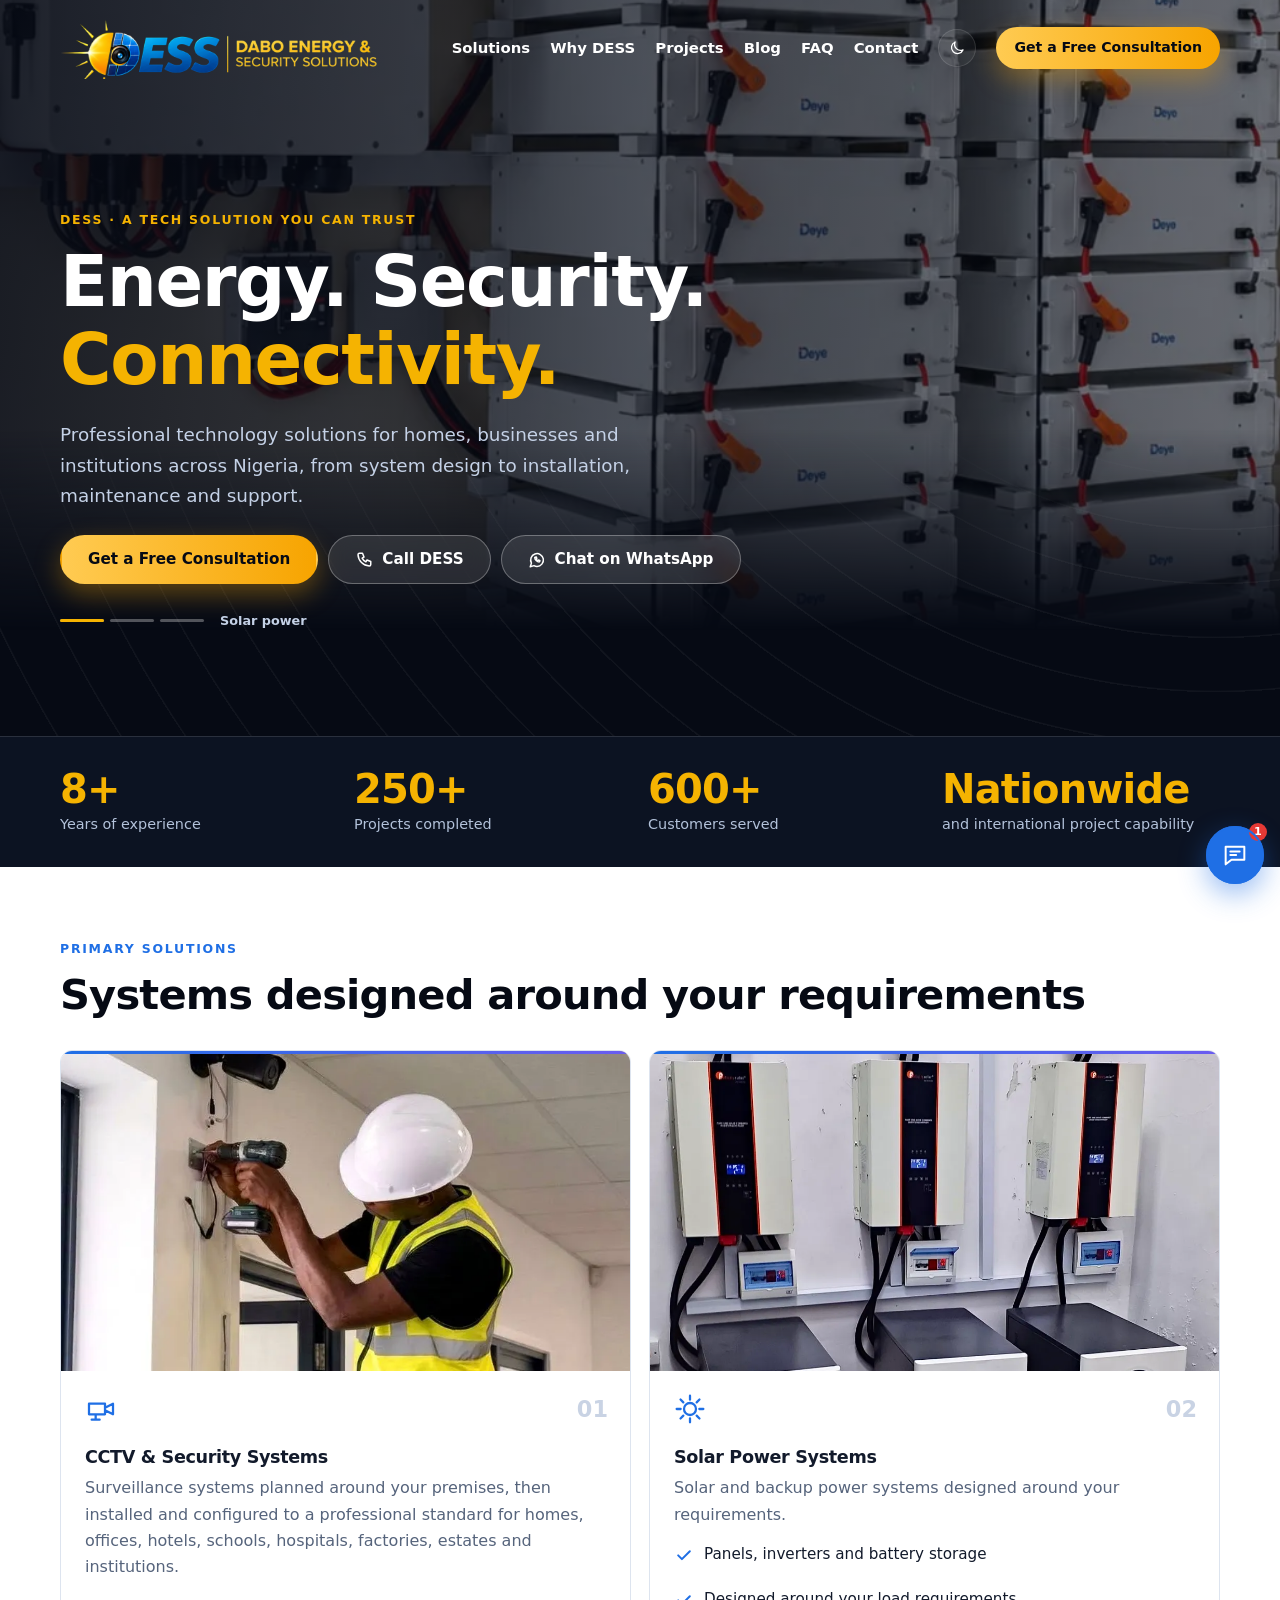
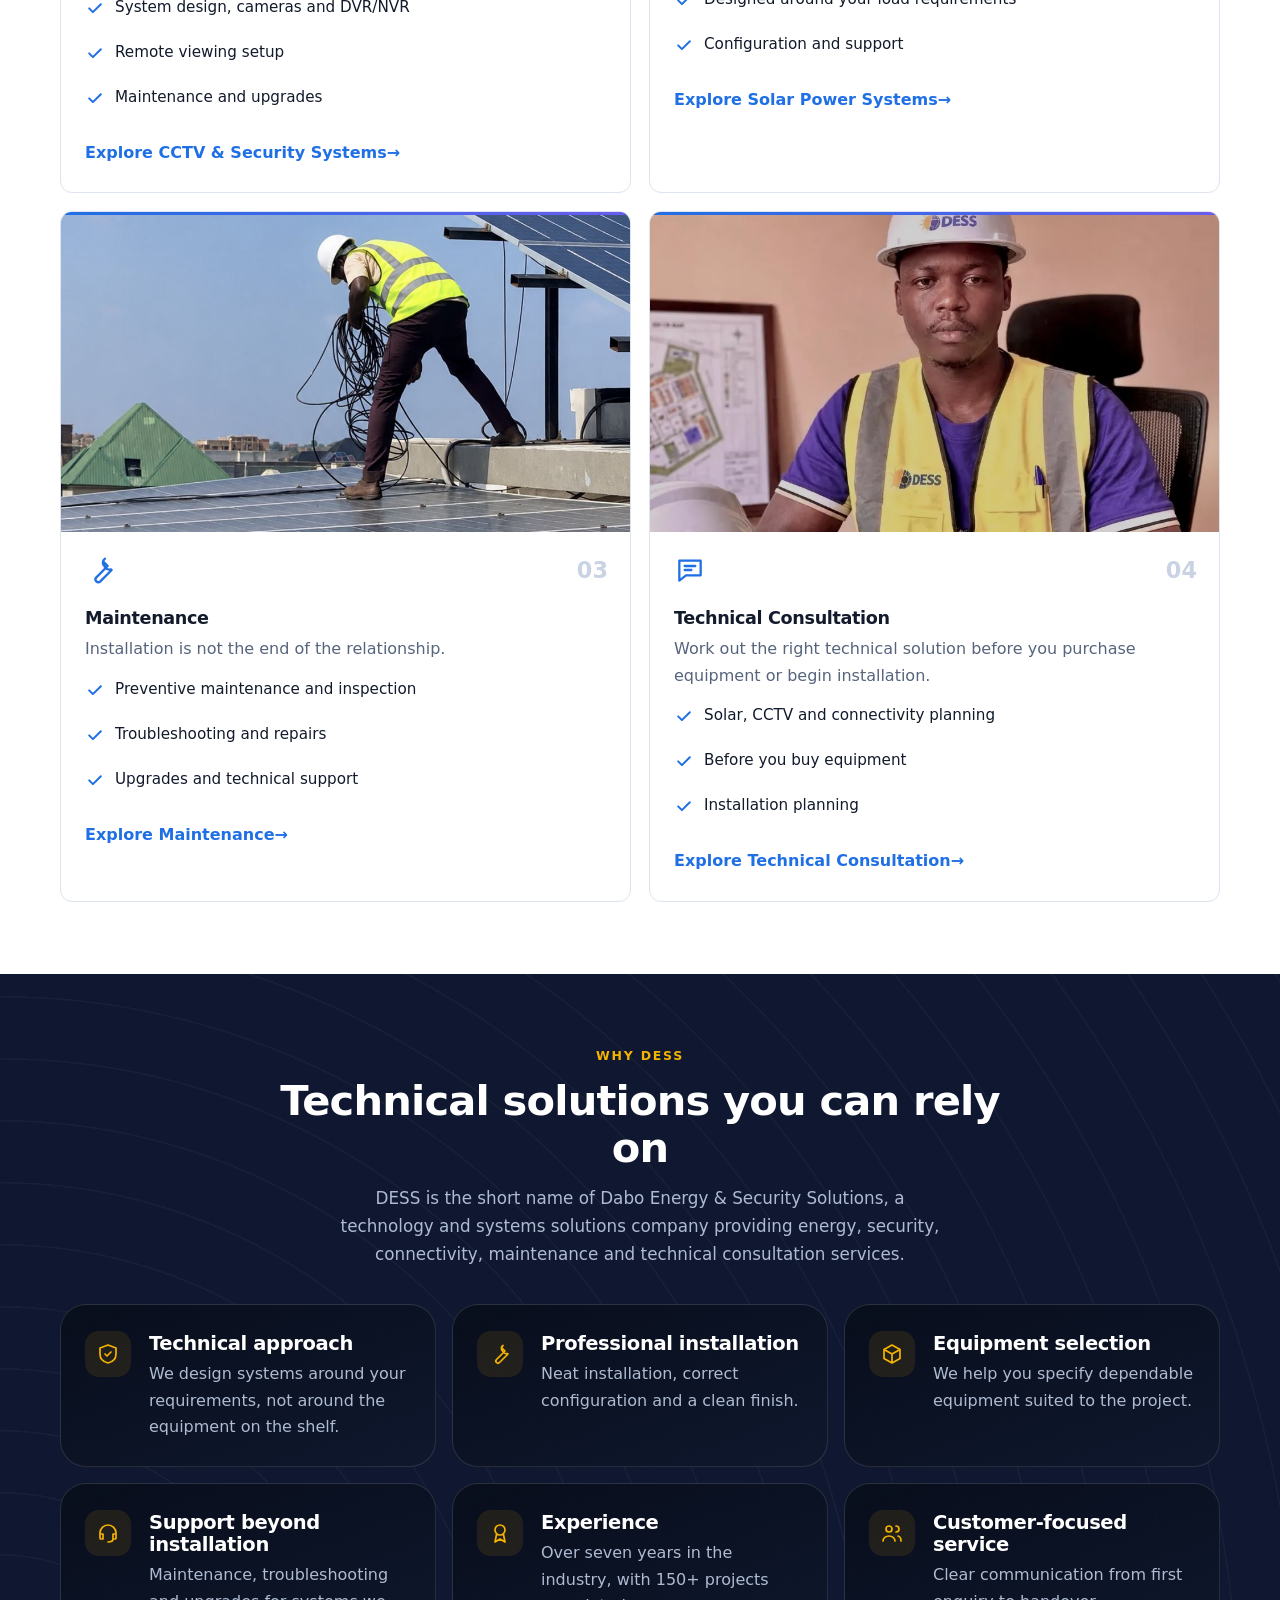
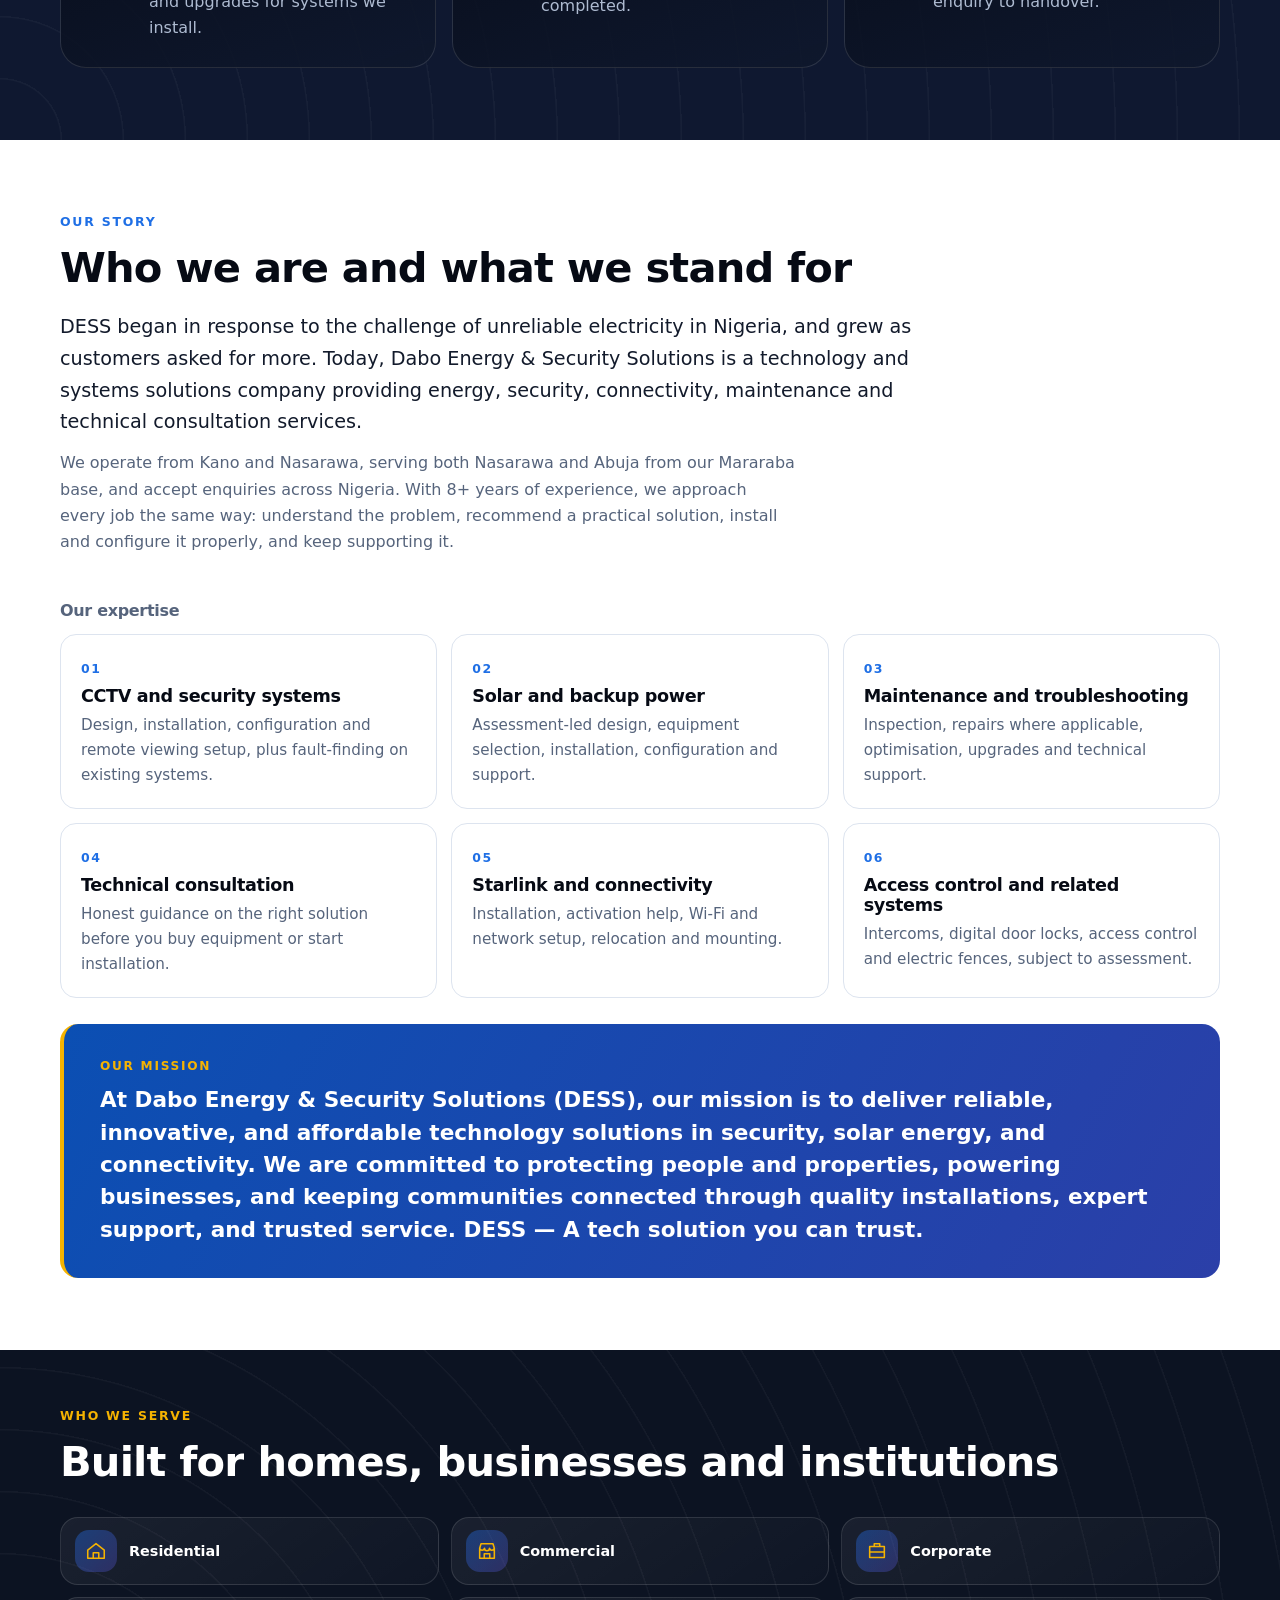
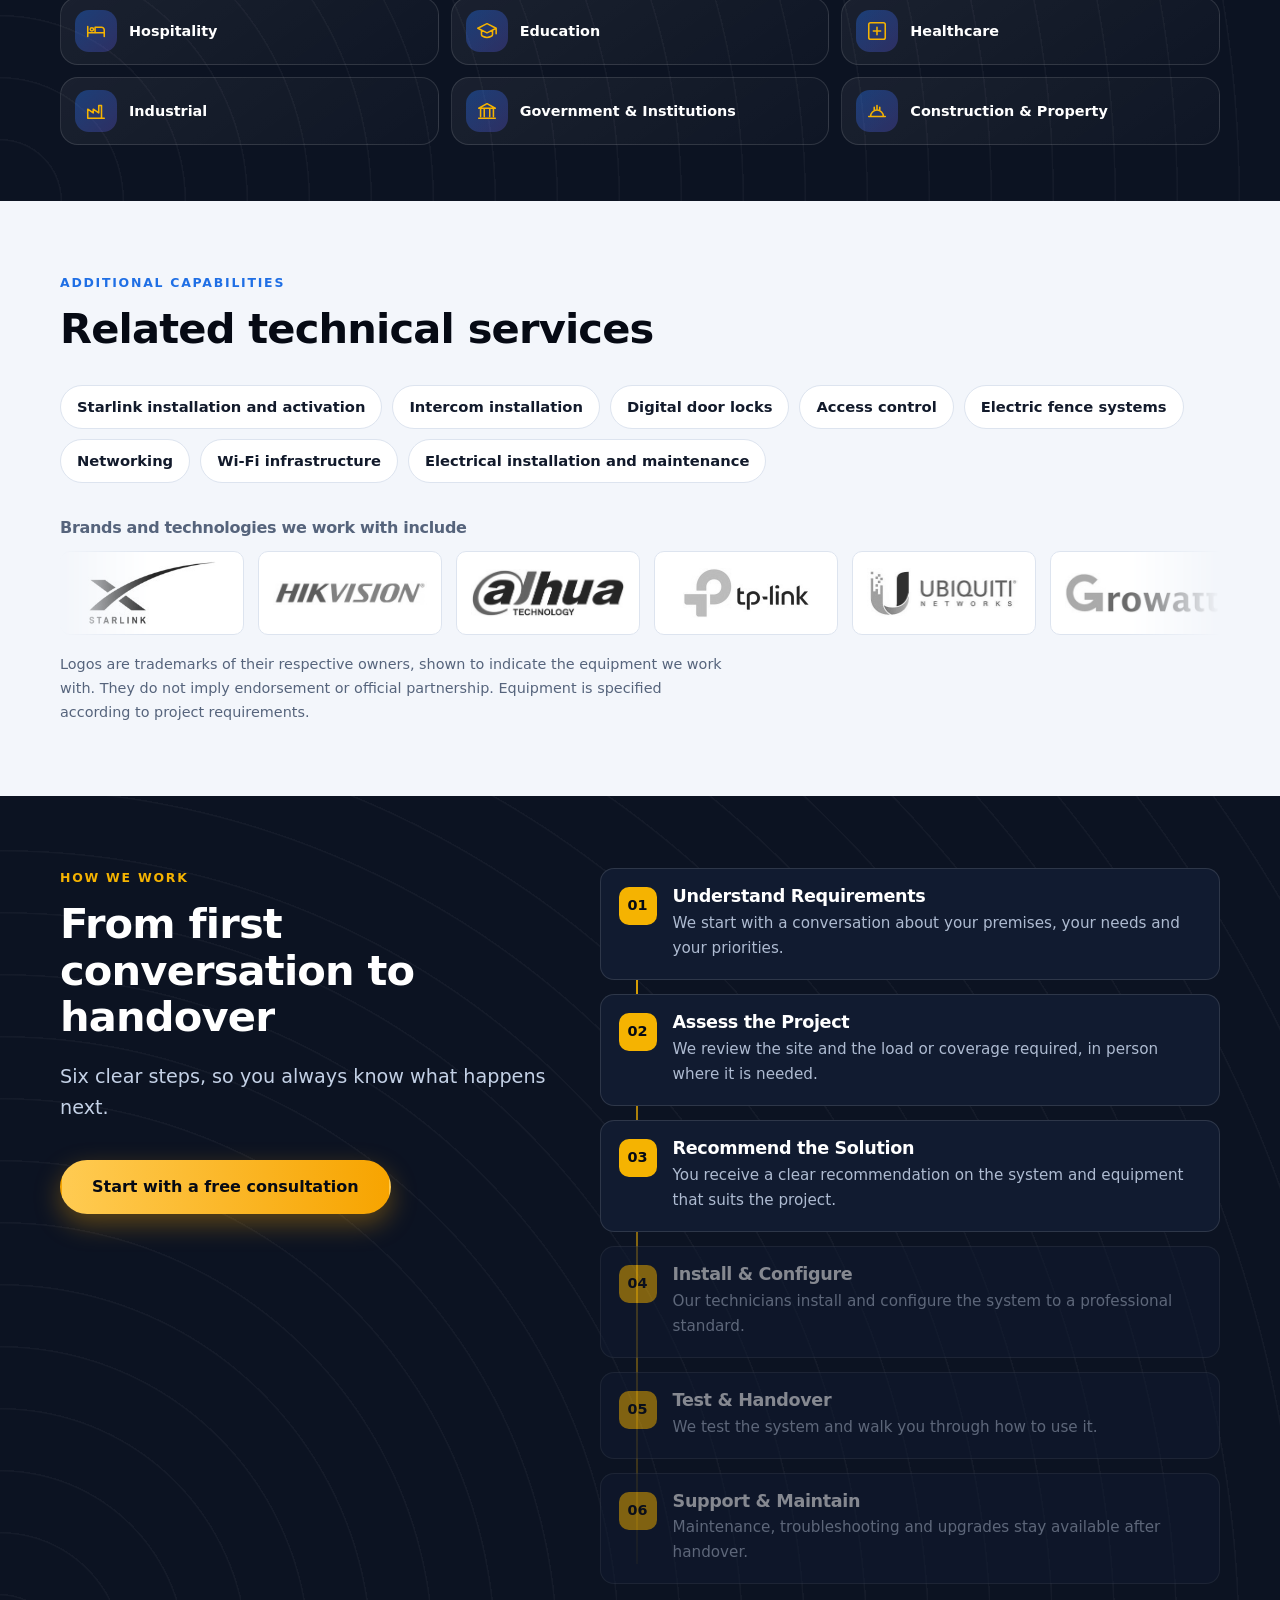
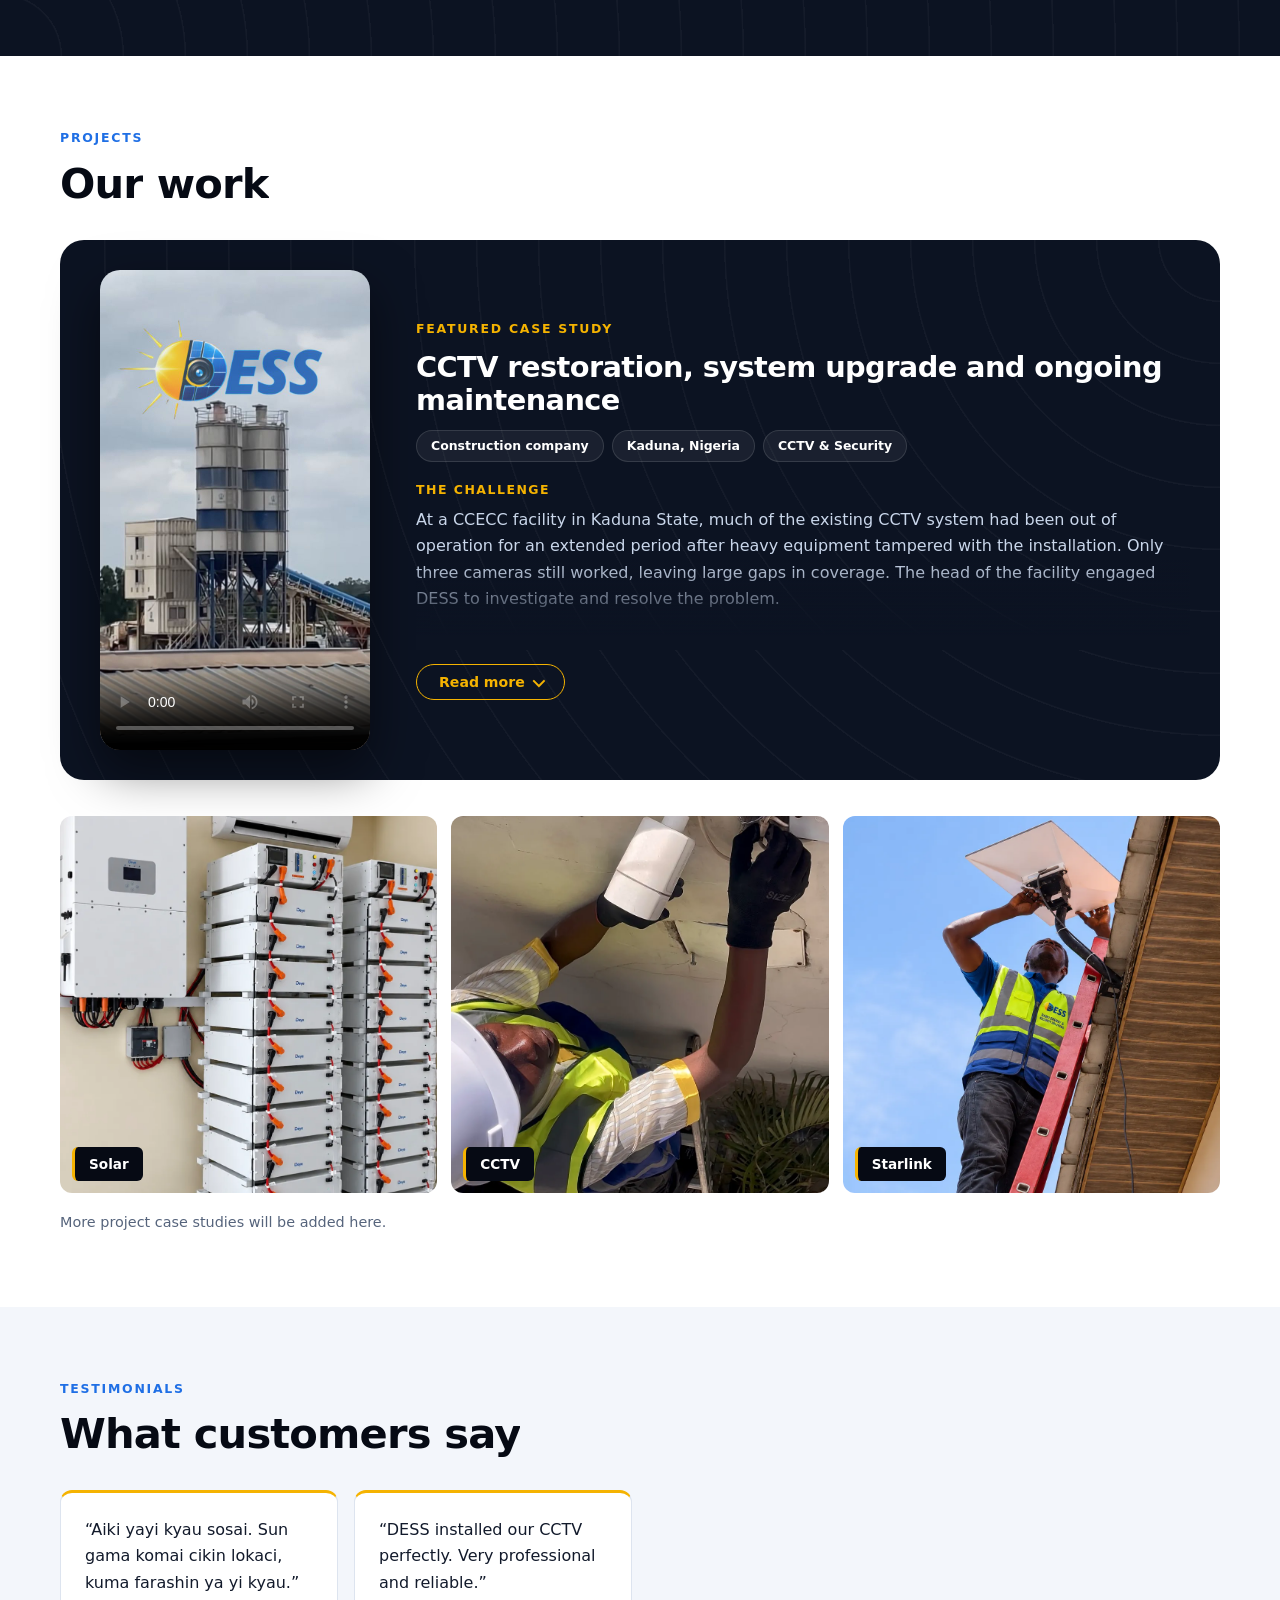
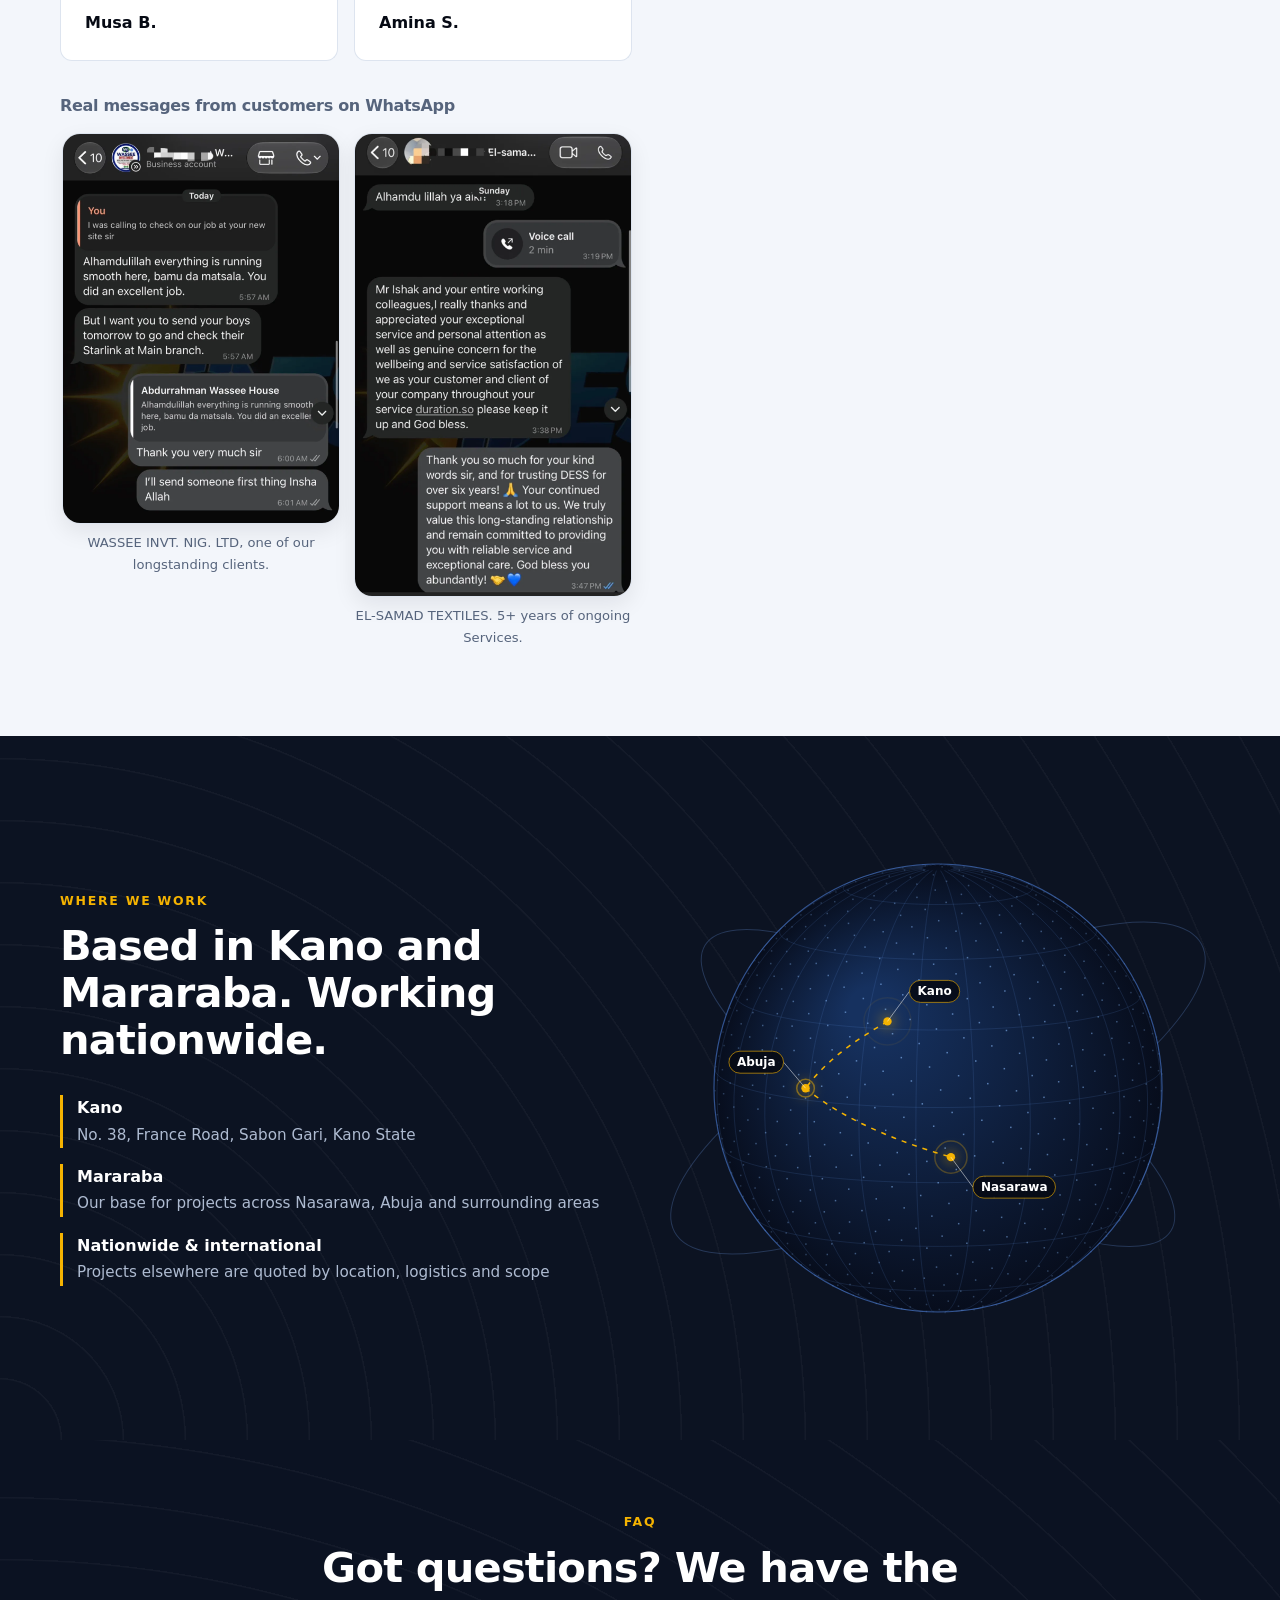
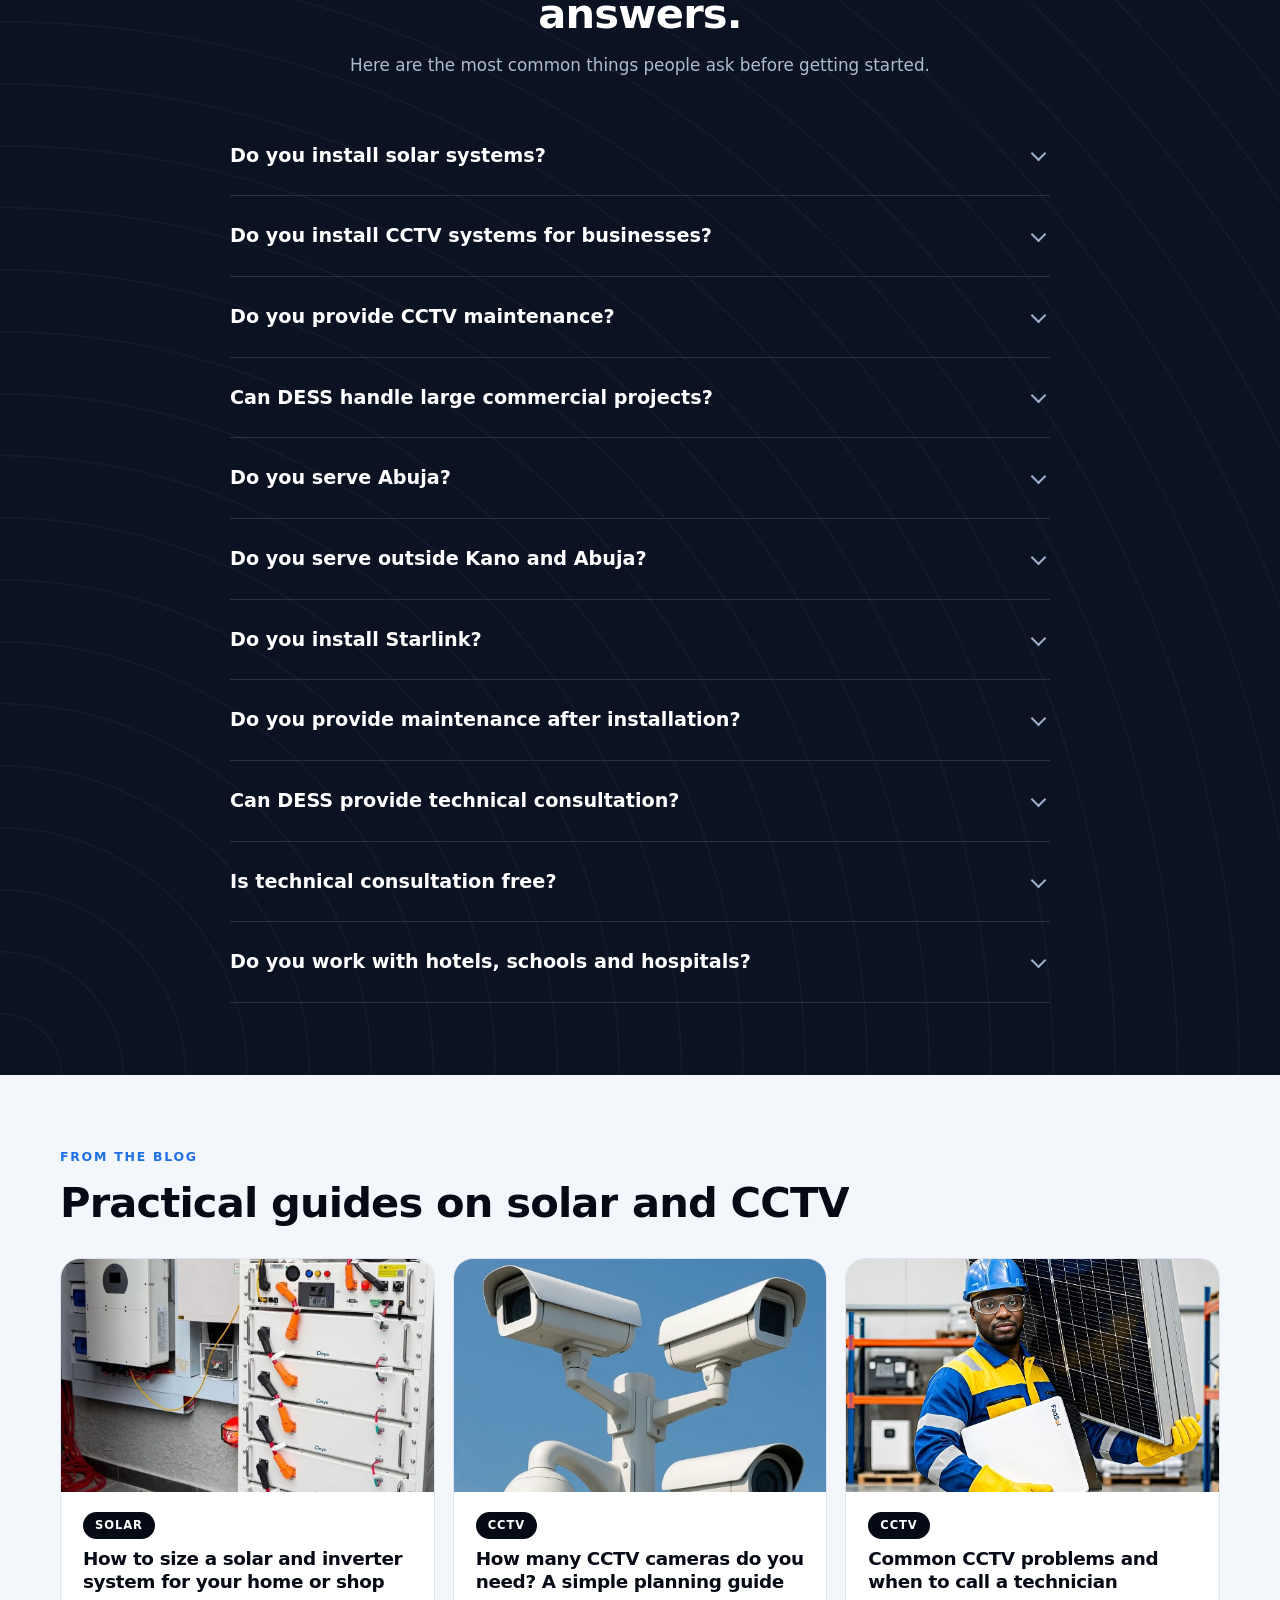
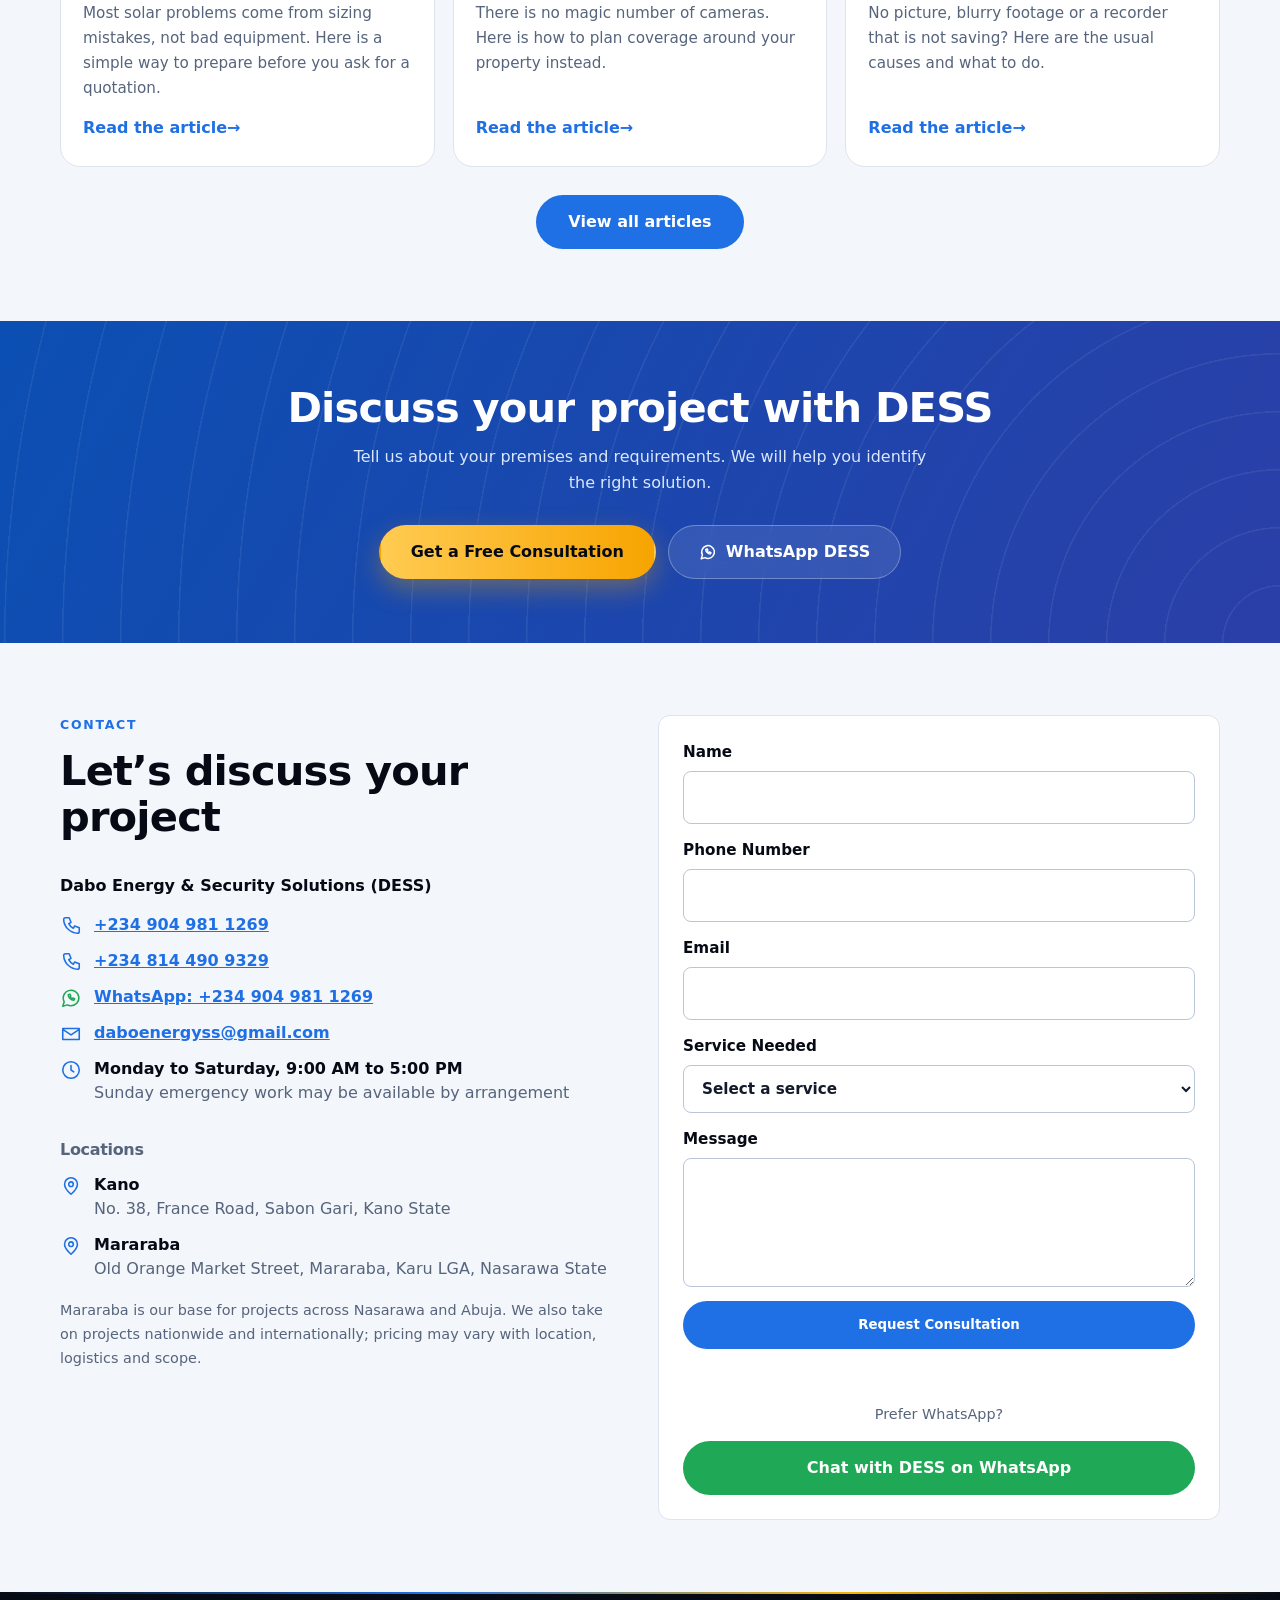
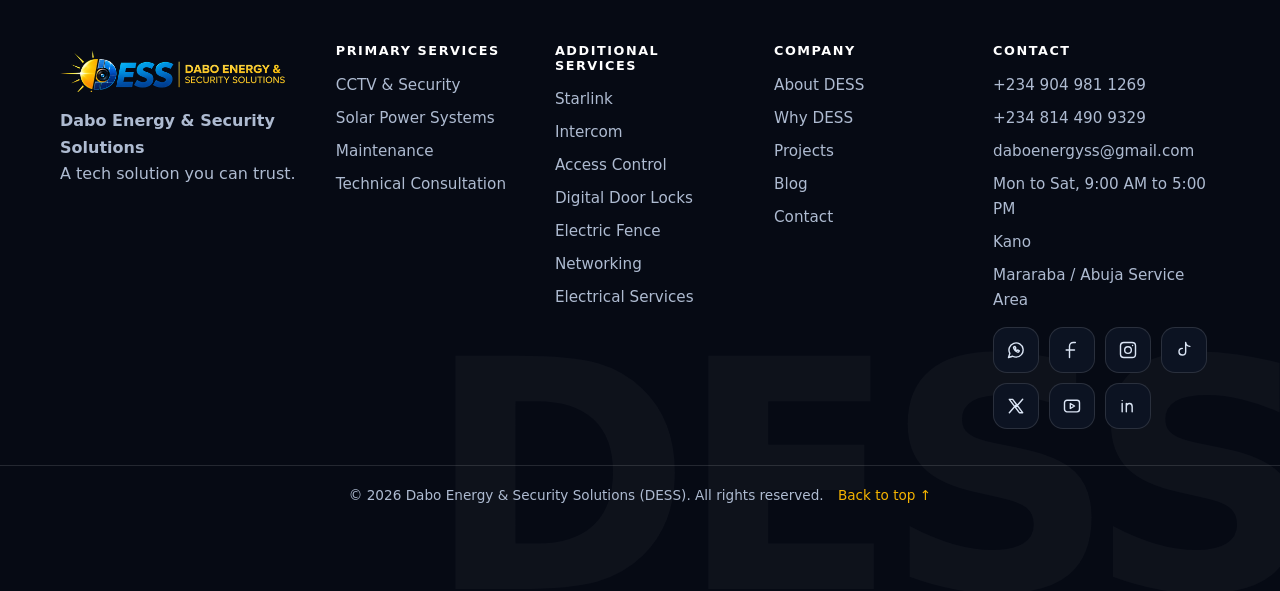
==== commit eeac7e26: "Rebuild site from CMS content" ====
--- a/index.html
+++ b/index.html
@@ -147,7 +147,7 @@
 </div></header>
 <div class="scrim" aria-hidden="true"></div>
 <main id="main">
-<section class="hero"><div class="hero-bg"><img class="on" src="/hero-solar.jpg" alt="" fetchpriority="high" data-cap="Solar power"><img src="/cctv-gate.jpg" alt="" loading="lazy" data-cap="CCTV &amp; security"><img src="/starlink-install.jpg" alt="" loading="lazy" data-cap="Starlink connectivity"></div><div class="wrap hero-in"><div>
+<section class="hero"><div class="hero-bg"><img class="on" src="/images/uploads/img_9826.webp" alt="" fetchpriority="high" data-cap="Solar power"><img src="/images/uploads/fa52bc1c-1752-423f-acf0-3d0cdf9d13a5.webp" alt="" loading="lazy" data-cap="CCTV &amp; security"><img src="/images/uploads/7dc3a868-bf40-4258-8ee2-057447981583.webp" alt="" loading="lazy" data-cap="Starlink connectivity"></div><div class="wrap hero-in"><div>
 <p class="eyebrow">DESS · A tech solution you can trust</p><h1>Energy. Security. <span class="gold">Connectivity.</span></h1>
 <p class="lead">Professional technology solutions for homes, businesses and institutions across Nigeria, from system design to installation, maintenance and support.</p><div class="btns"><a href="/#contact" class="btn btn-gold">Get a Free Consultation</a><a href="tel:+2349049811269" class="btn btn-glass"><svg class="ico"><use href="#i-phone"/></svg>Call DESS</a><a href="https://wa.me/2349049811269" class="btn btn-glass"><svg class="ico"><use href="#i-wa"/></svg>Chat on WhatsApp</a></div><div class="hero-dots" aria-hidden="true"><i></i><i></i><i></i><span class="cap">Solar power</span></div></div></div></section>
 <section class="stats" aria-label="DESS in numbers"><div class="wrap stats-in"><div class="stat"><b data-count="8" data-suffix="+">8+</b><span>Years of experience</span></div><div class="stat"><b data-count="250" data-suffix="+">250+</b><span>Projects completed</span></div><div class="stat"><b data-count="600" data-suffix="+">600+</b><span>Customers served</span></div><div class="stat"><b>Nationwide</b><span>and international project capability</span></div></div></section>
@@ -171,7 +171,7 @@
 <div class="gallery">
 <figure class="shot" data-category="Solar"><img src="/images/uploads/img_9826.webp" width="1013" height="1600" loading="lazy" decoding="async" alt="Solar inverter and battery storage racks installed in a plant room"><figcaption>Solar</figcaption></figure>
 <figure class="shot" data-category="CCTV"><img src="/images/uploads/img_0039.webp" width="987" height="1238" loading="lazy" decoding="async" alt="Technician installing two CCTV cameras on a gate pillar beside an electric fence"><figcaption>CCTV</figcaption></figure>
-<figure class="shot" data-category="Starlink"><img src="/images/uploads/19ec475a-a4c4-4044-b782-c7c545ac319e.webp" width="663" height="828" loading="lazy" decoding="async" alt="Technician on a ladder installing a Starlink dish on a building"><figcaption>Starlink</figcaption></figure></div>
+<figure class="shot" data-category="Starlink"><img src="/images/uploads/7dc3a868-bf40-4258-8ee2-057447981583.webp" width="1536" height="1024" loading="lazy" decoding="async" alt="Technician on a ladder installing a Starlink dish on a building"><figcaption>Starlink</figcaption></figure></div>
 <!-- Future case study card: category, location, client type, scope, challenge, solution, result, photos/video -->
 <p class="note">More project case studies will be added here.</p></div></section>
 <section class="sec tint" id="testimonials"><div class="wrap"><p class="eyebrow">Testimonials</p><h2>What customers say</h2><div class="quotes"><blockquote class="quote"><p lang="ha">“Aiki yayi kyau sosai. Sun gama komai cikin lokaci, kuma farashin ya yi kyau.”</p><cite>Musa B.</cite></blockquote><blockquote class="quote"><p lang="en">“DESS installed our CCTV perfectly. Very professional and reliable.”</p><cite>Amina S.</cite></blockquote></div><div class="wa-reviews"><h3 class="sub">Real messages from customers on WhatsApp</h3><div class="wa-row"><figure class="wa-card"><button type="button" class="wa-shot" data-full="/images/uploads/img_0030.webp" aria-label="Enlarge screenshot 1"><img src="/images/uploads/img_0030.webp" width="1042" height="1469" alt="WhatsApp message from a customer: WASSEE INVT. NIG. LTD, one of our longstanding clients. (photo 1)" loading="lazy" decoding="async"></button><figcaption>WASSEE INVT. NIG. LTD, one of our longstanding clients.</figcaption></figure><figure class="wa-card"><button type="button" class="wa-shot" data-full="/images/uploads/img_0031.webp" aria-label="Enlarge screenshot 2"><img src="/images/uploads/img_0031.webp" width="918" height="1535" alt="WhatsApp message from a customer: EL-SAMAD TEXTILES. 5+ years of ongoing Services. (photo 2)" loading="lazy" decoding="async"></button><figcaption>EL-SAMAD TEXTILES. 5+ years of ongoing Services.</figcaption></figure></div></div></div></section>
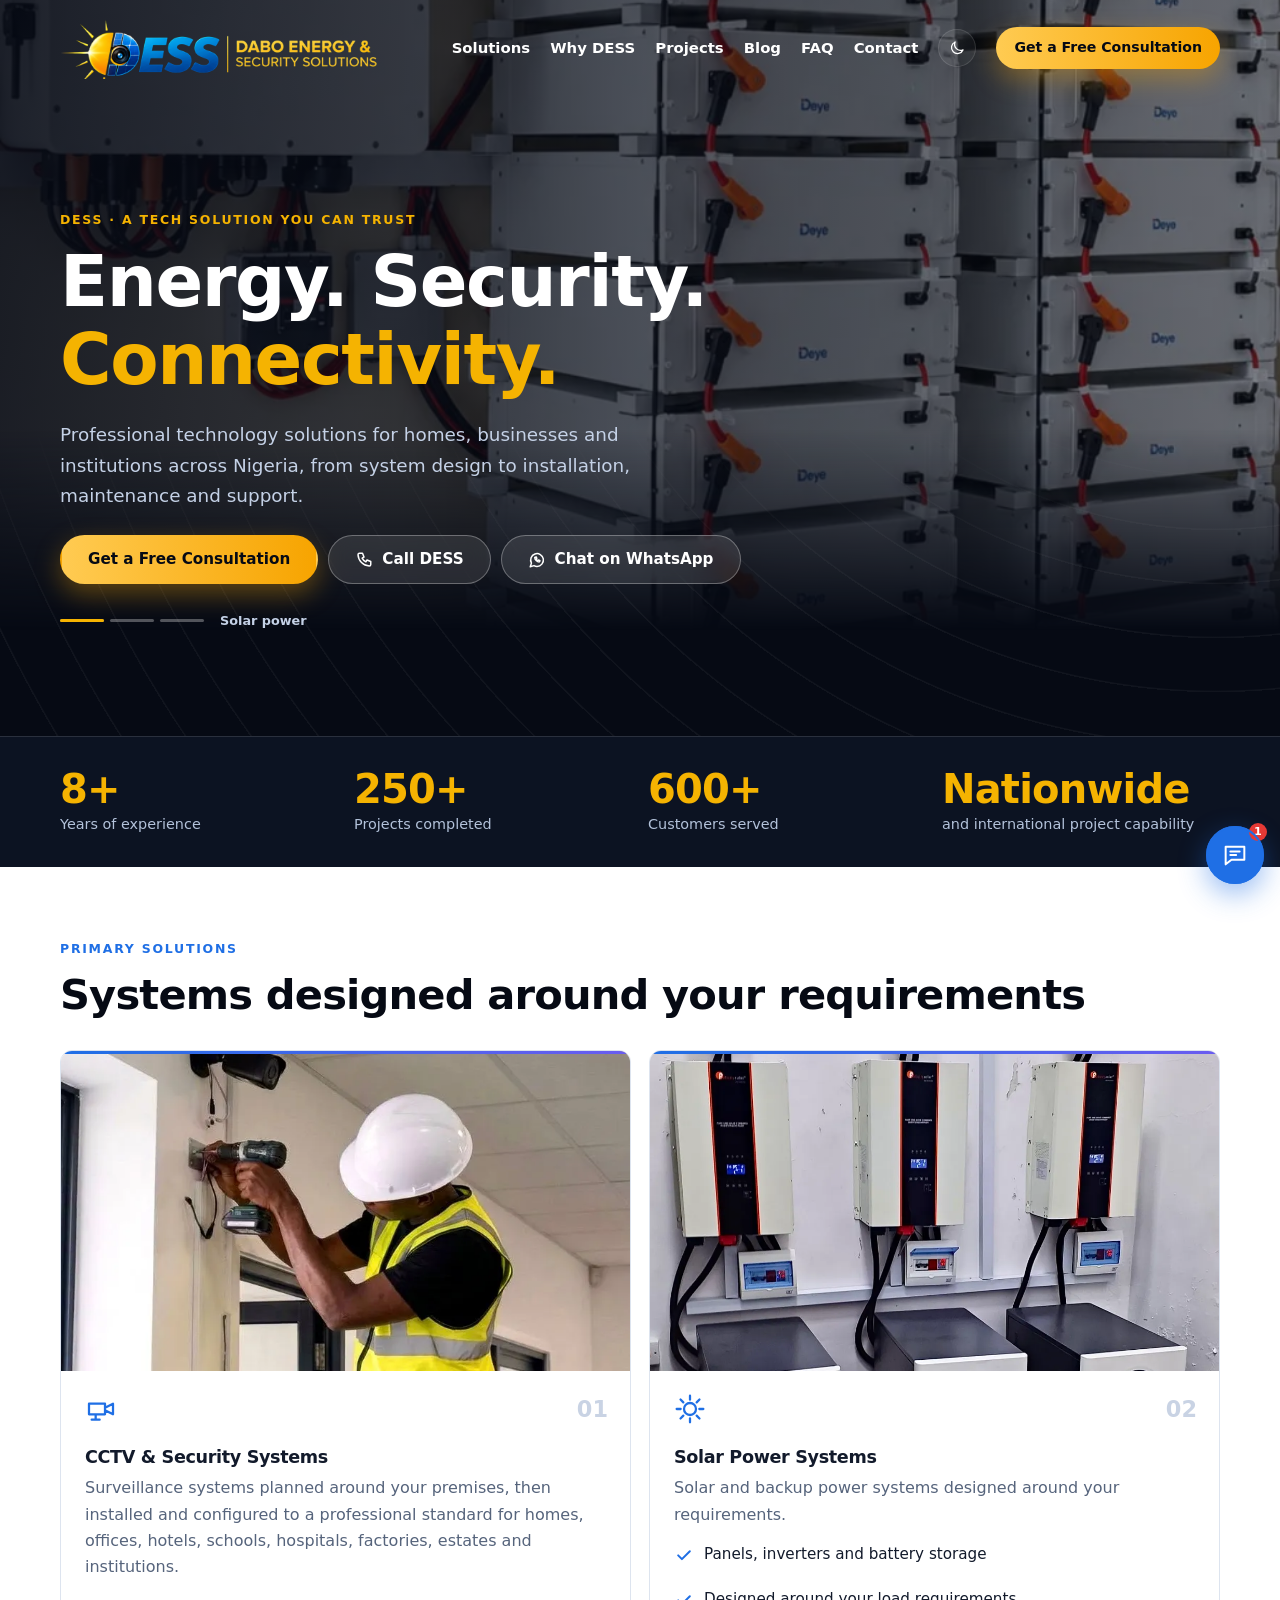
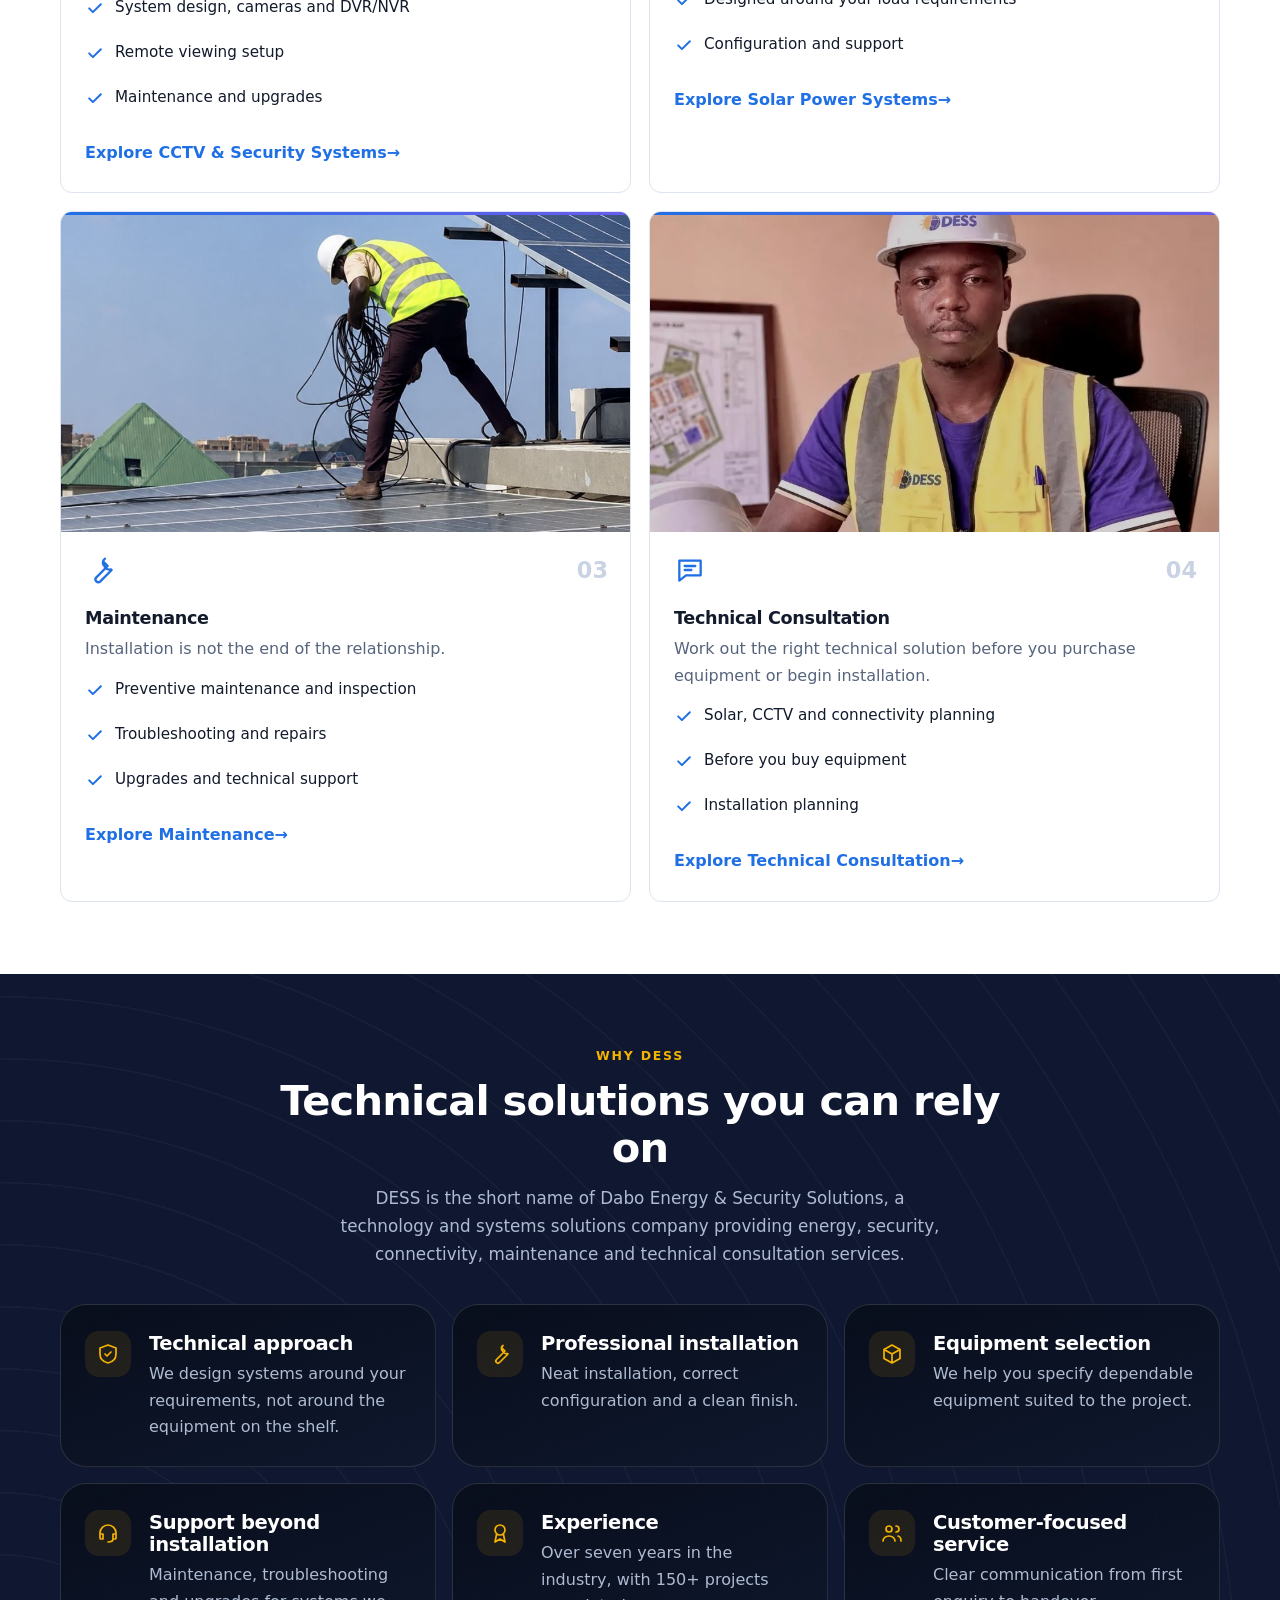
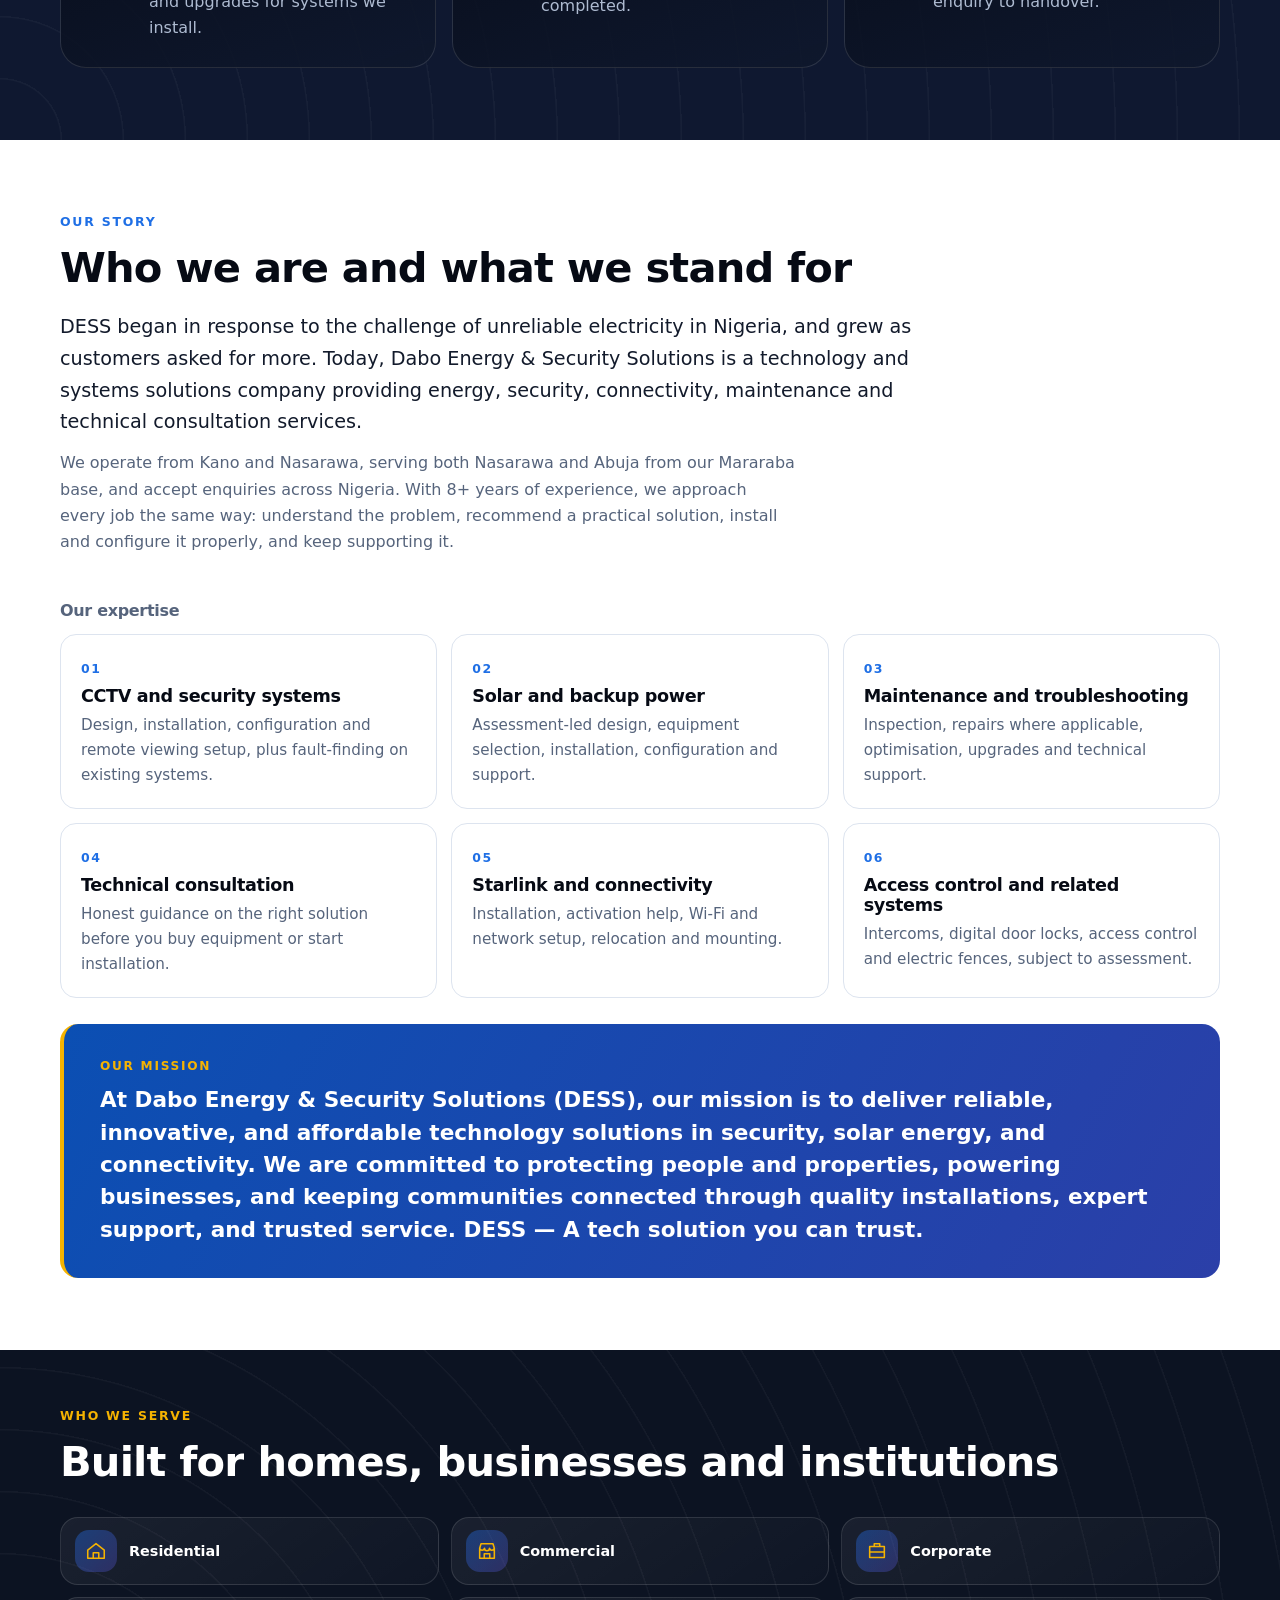
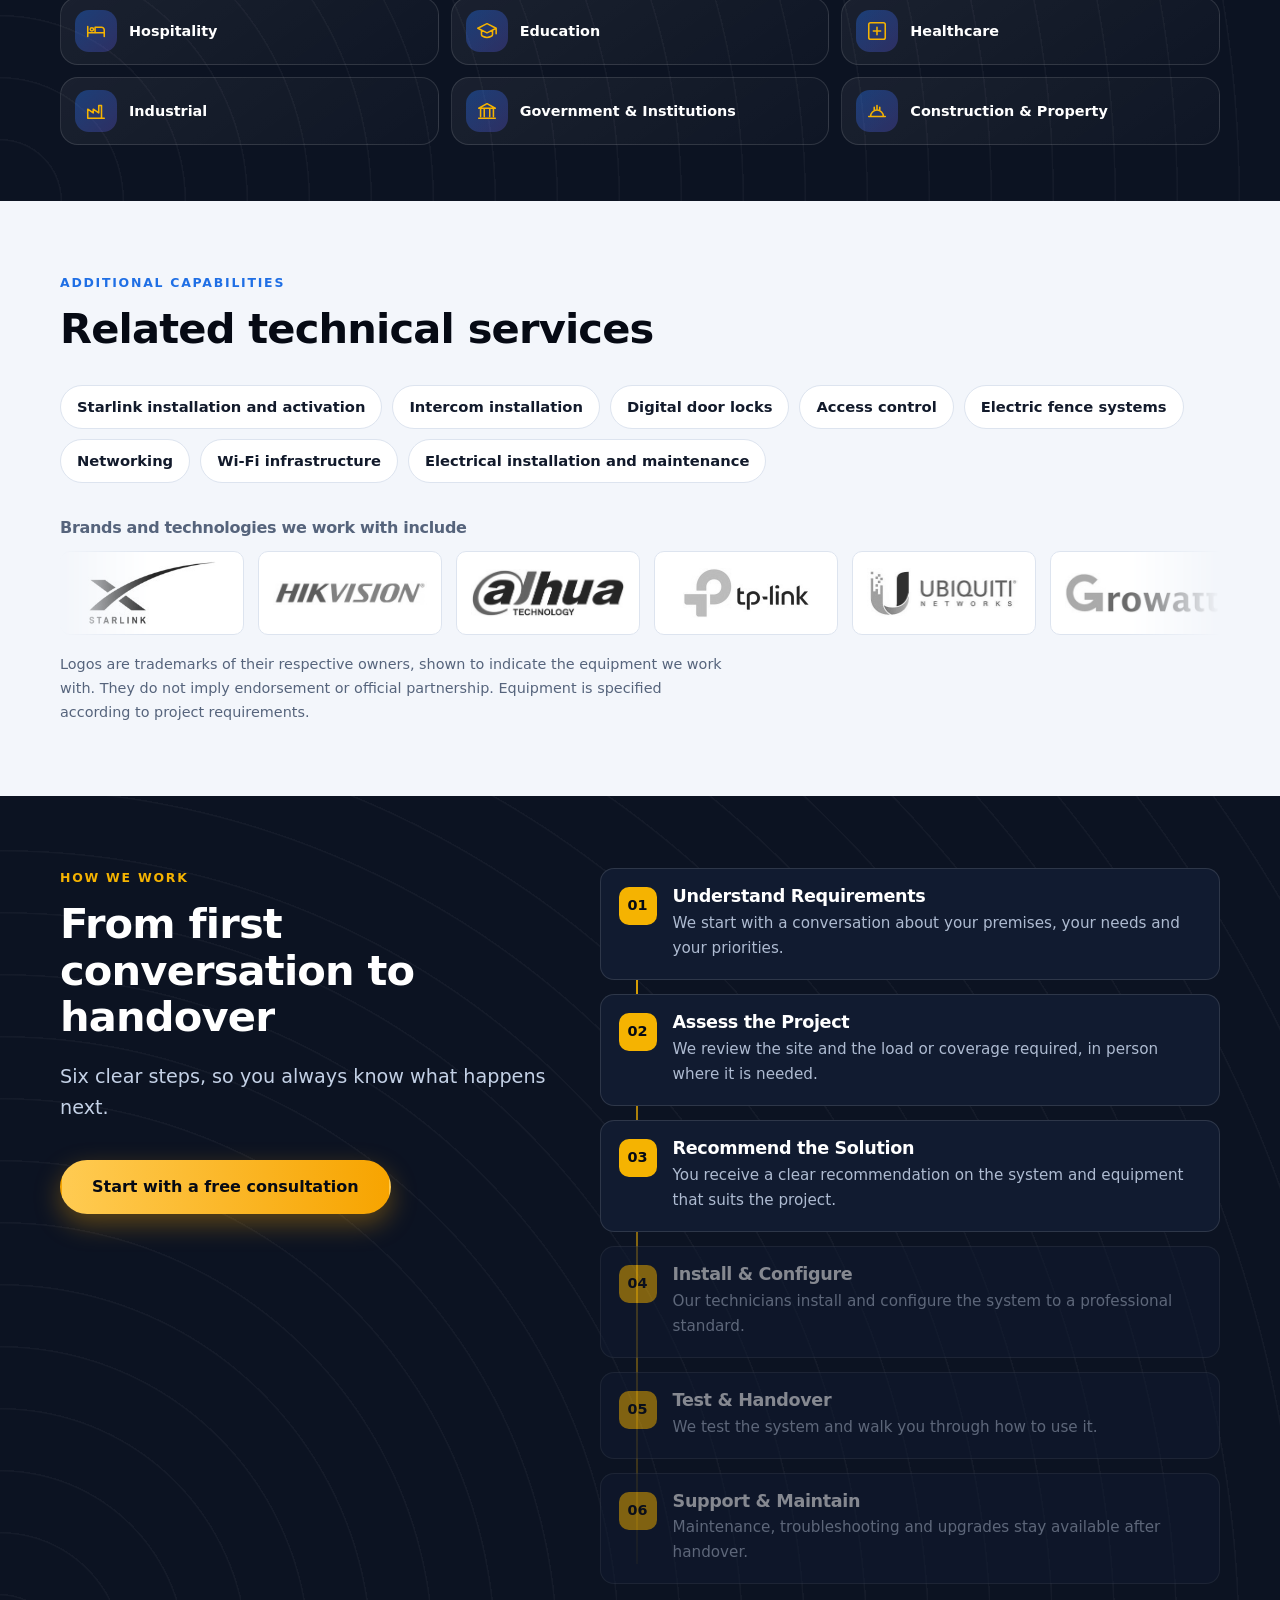
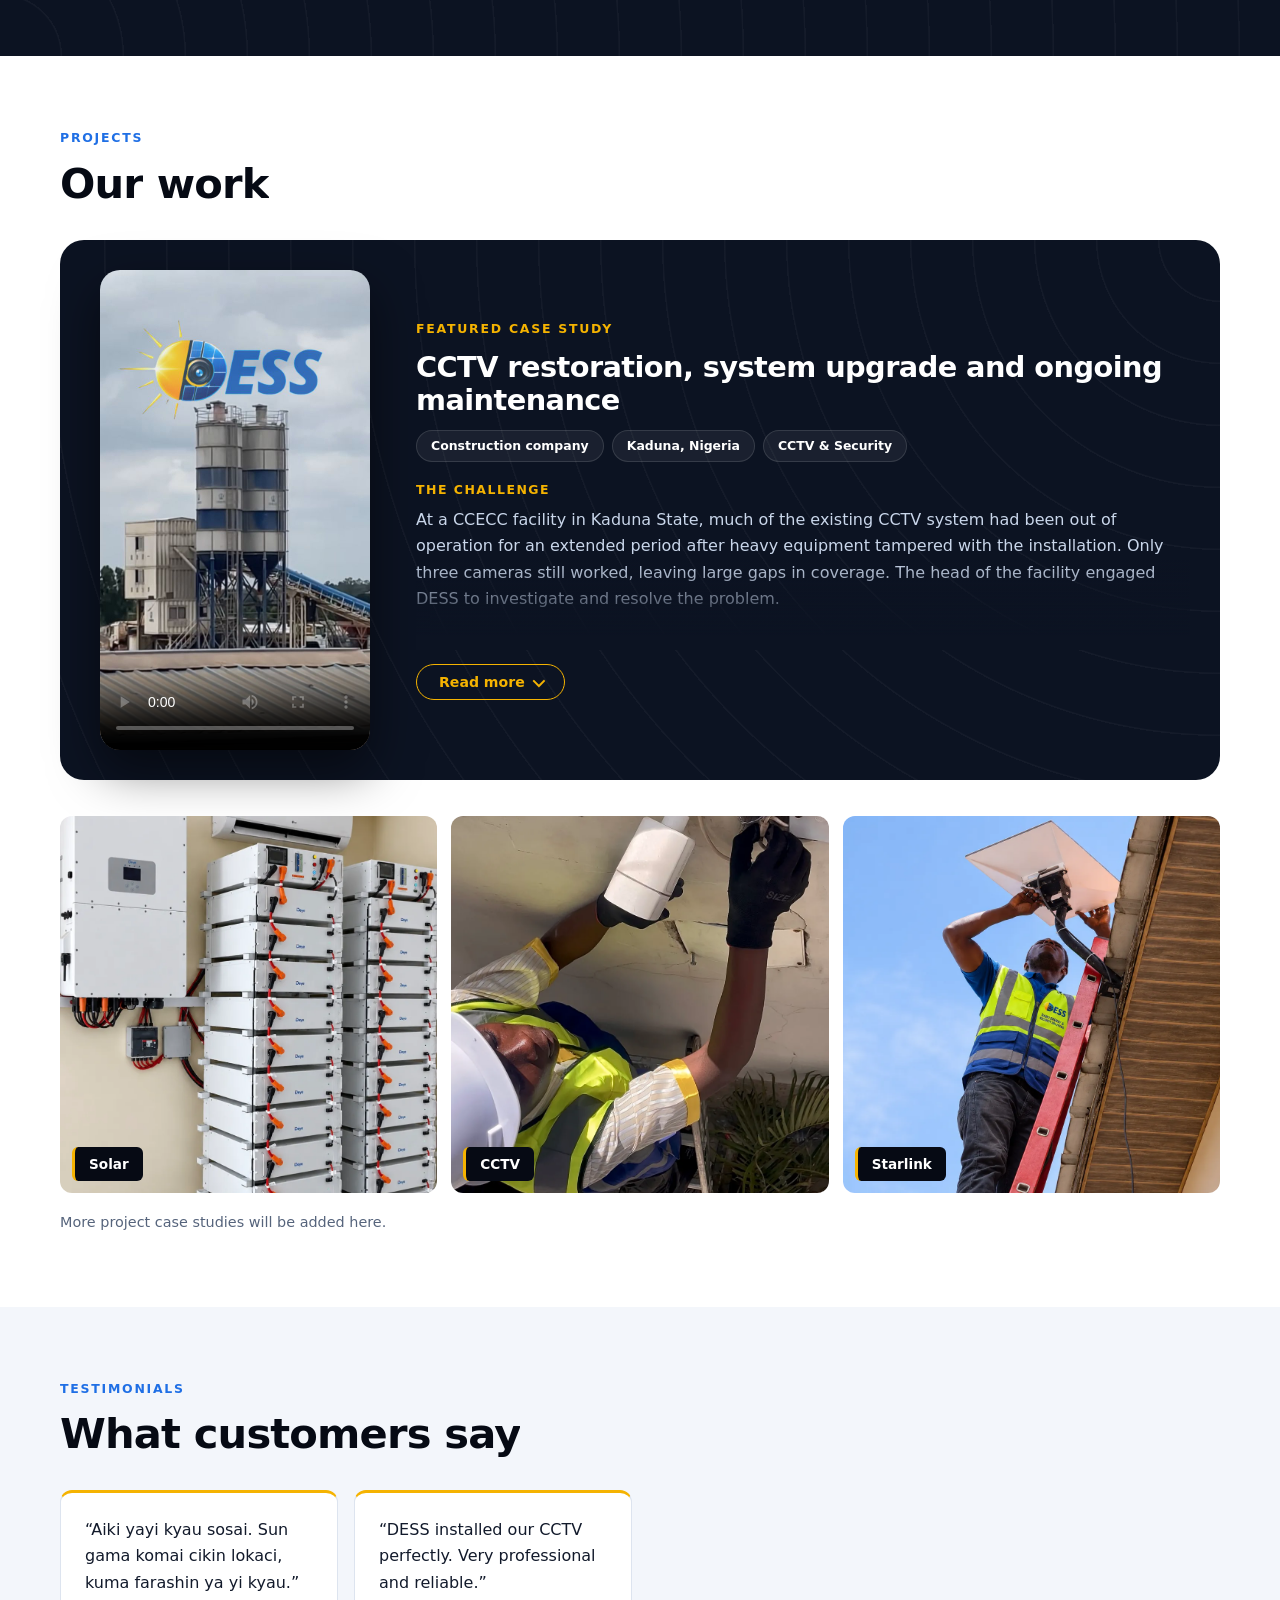
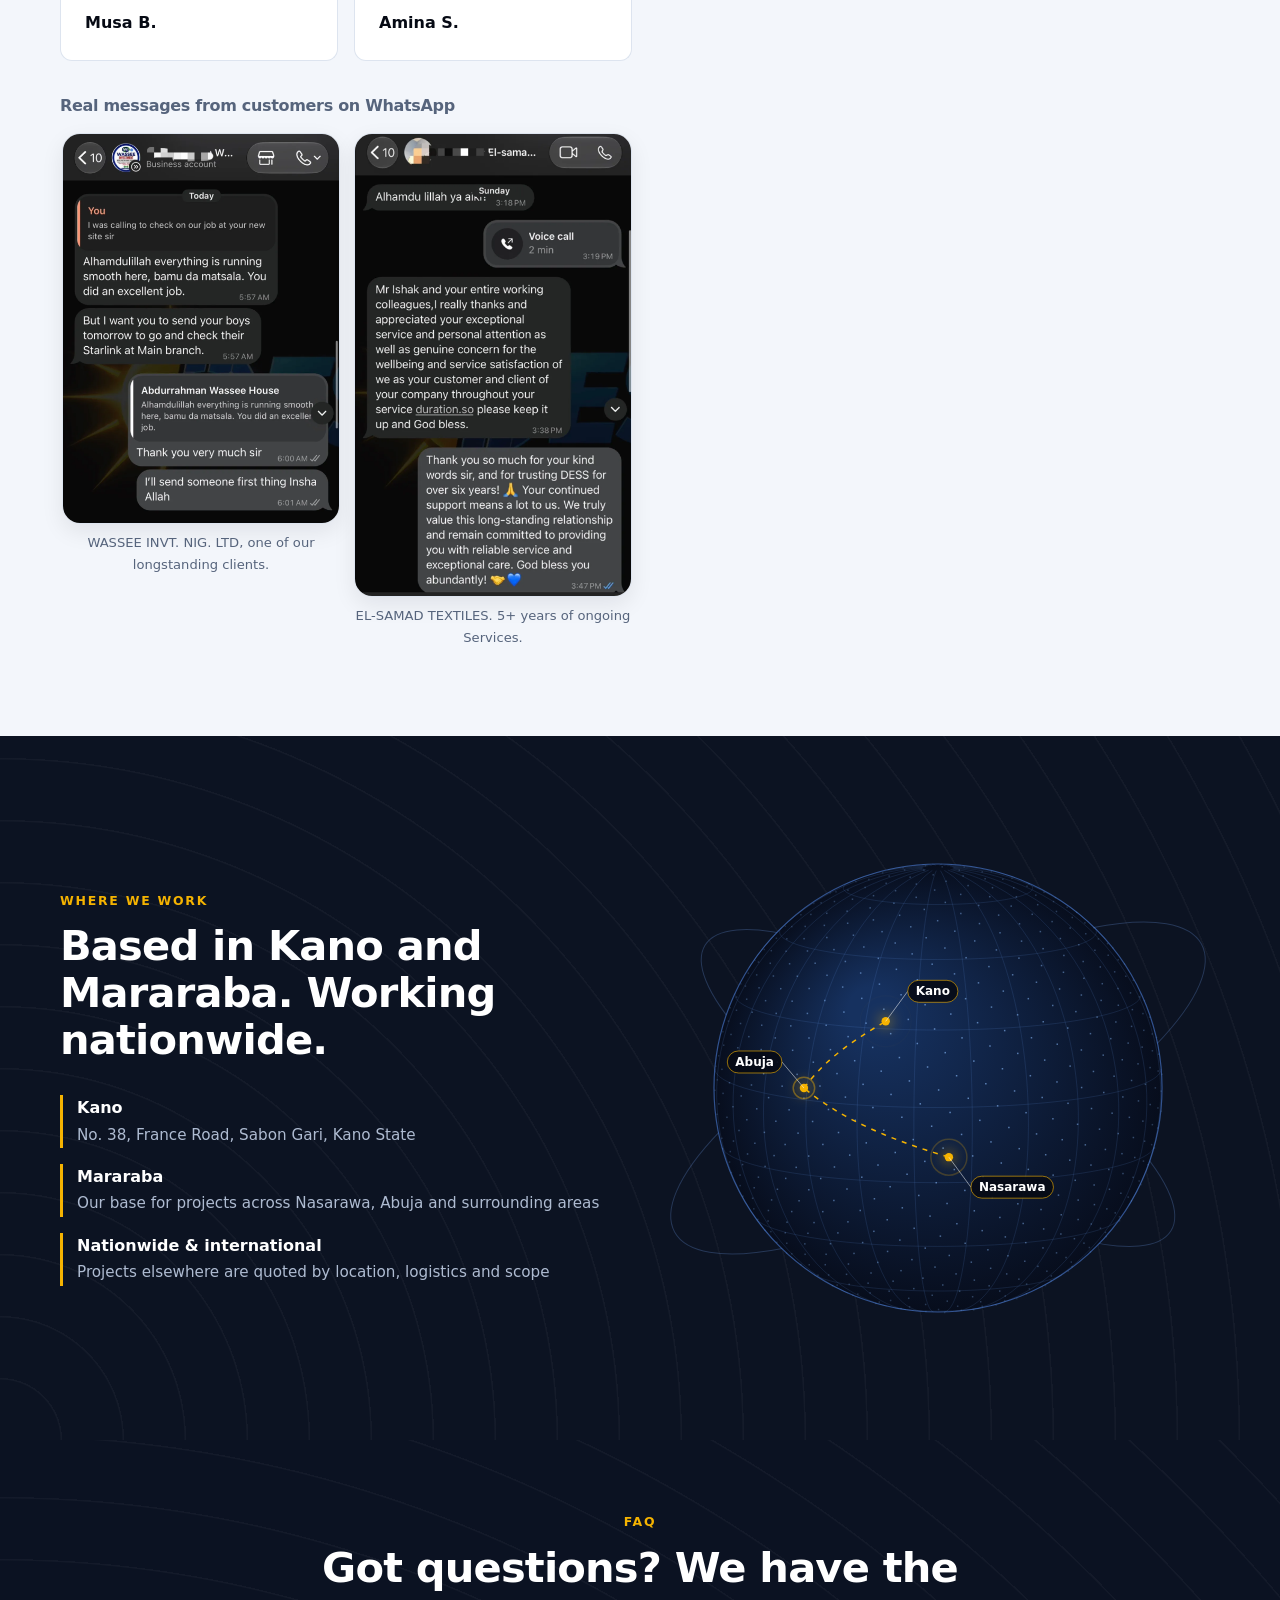
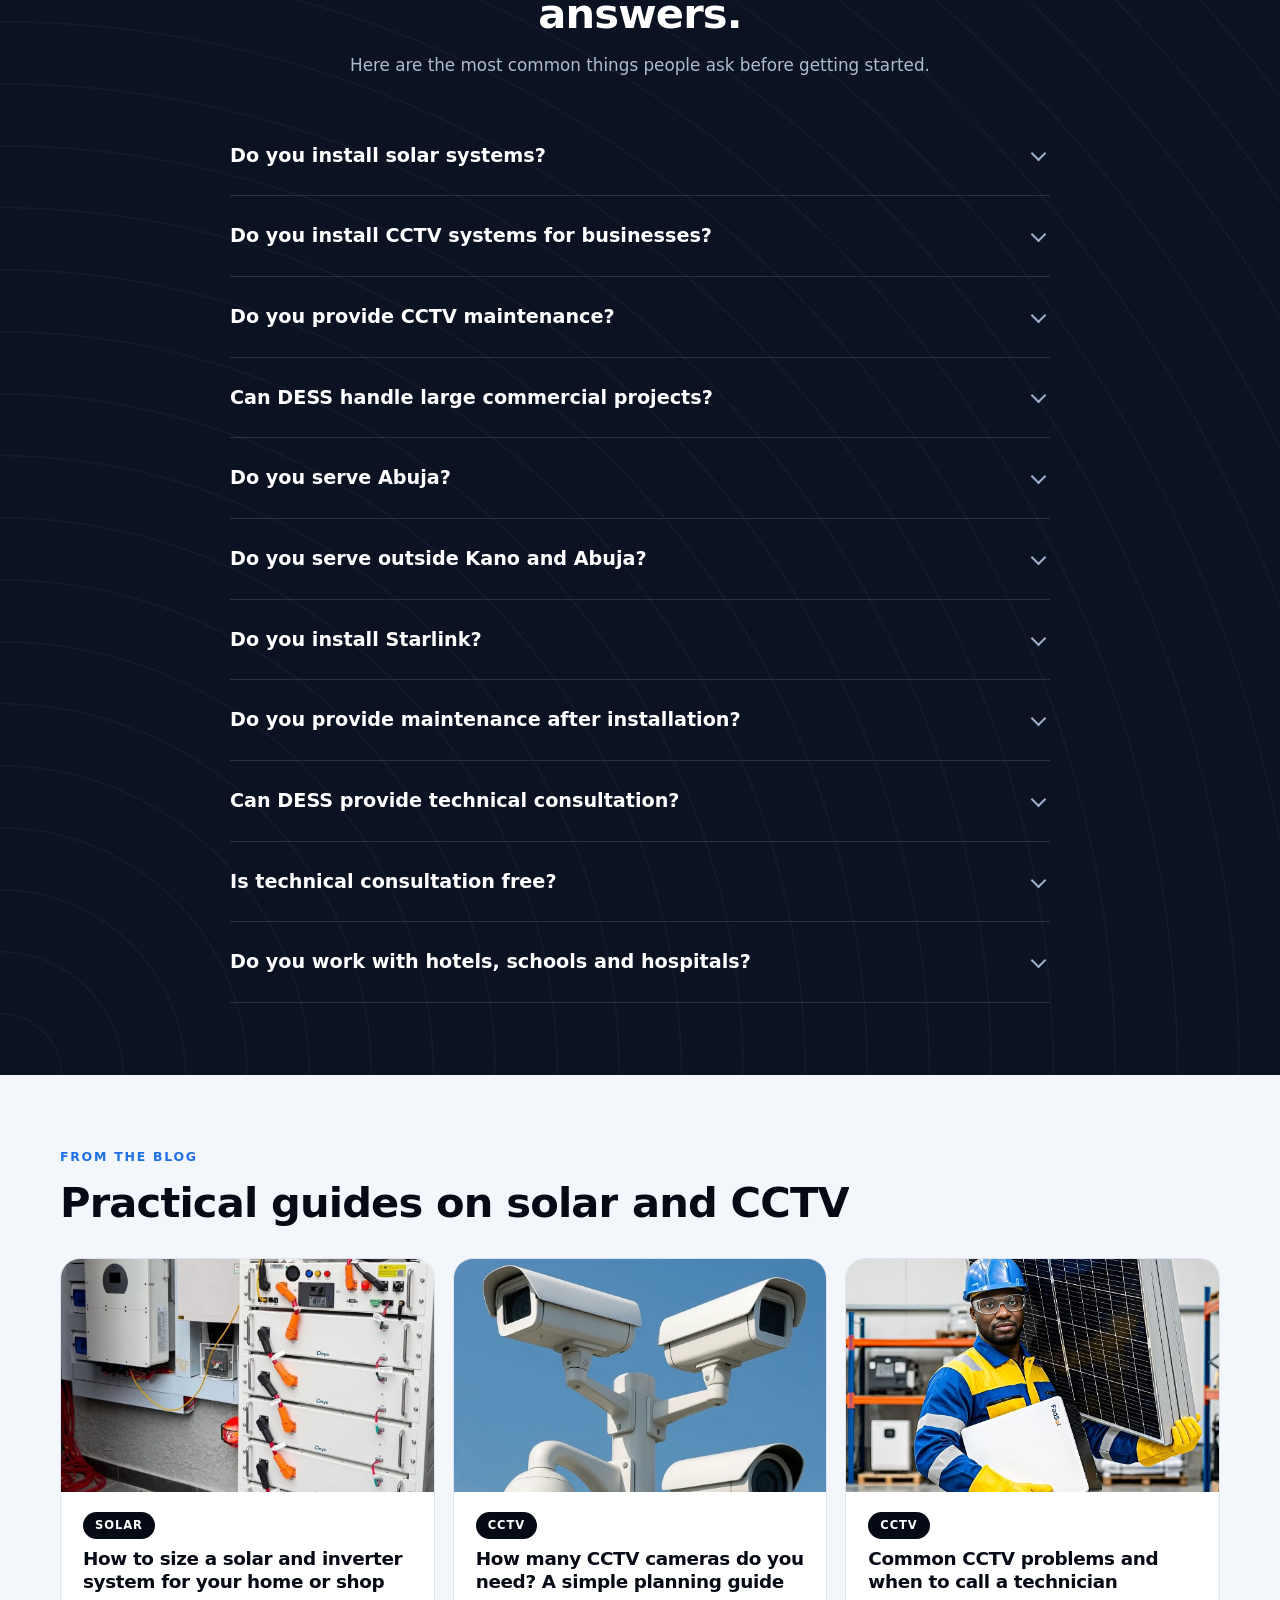
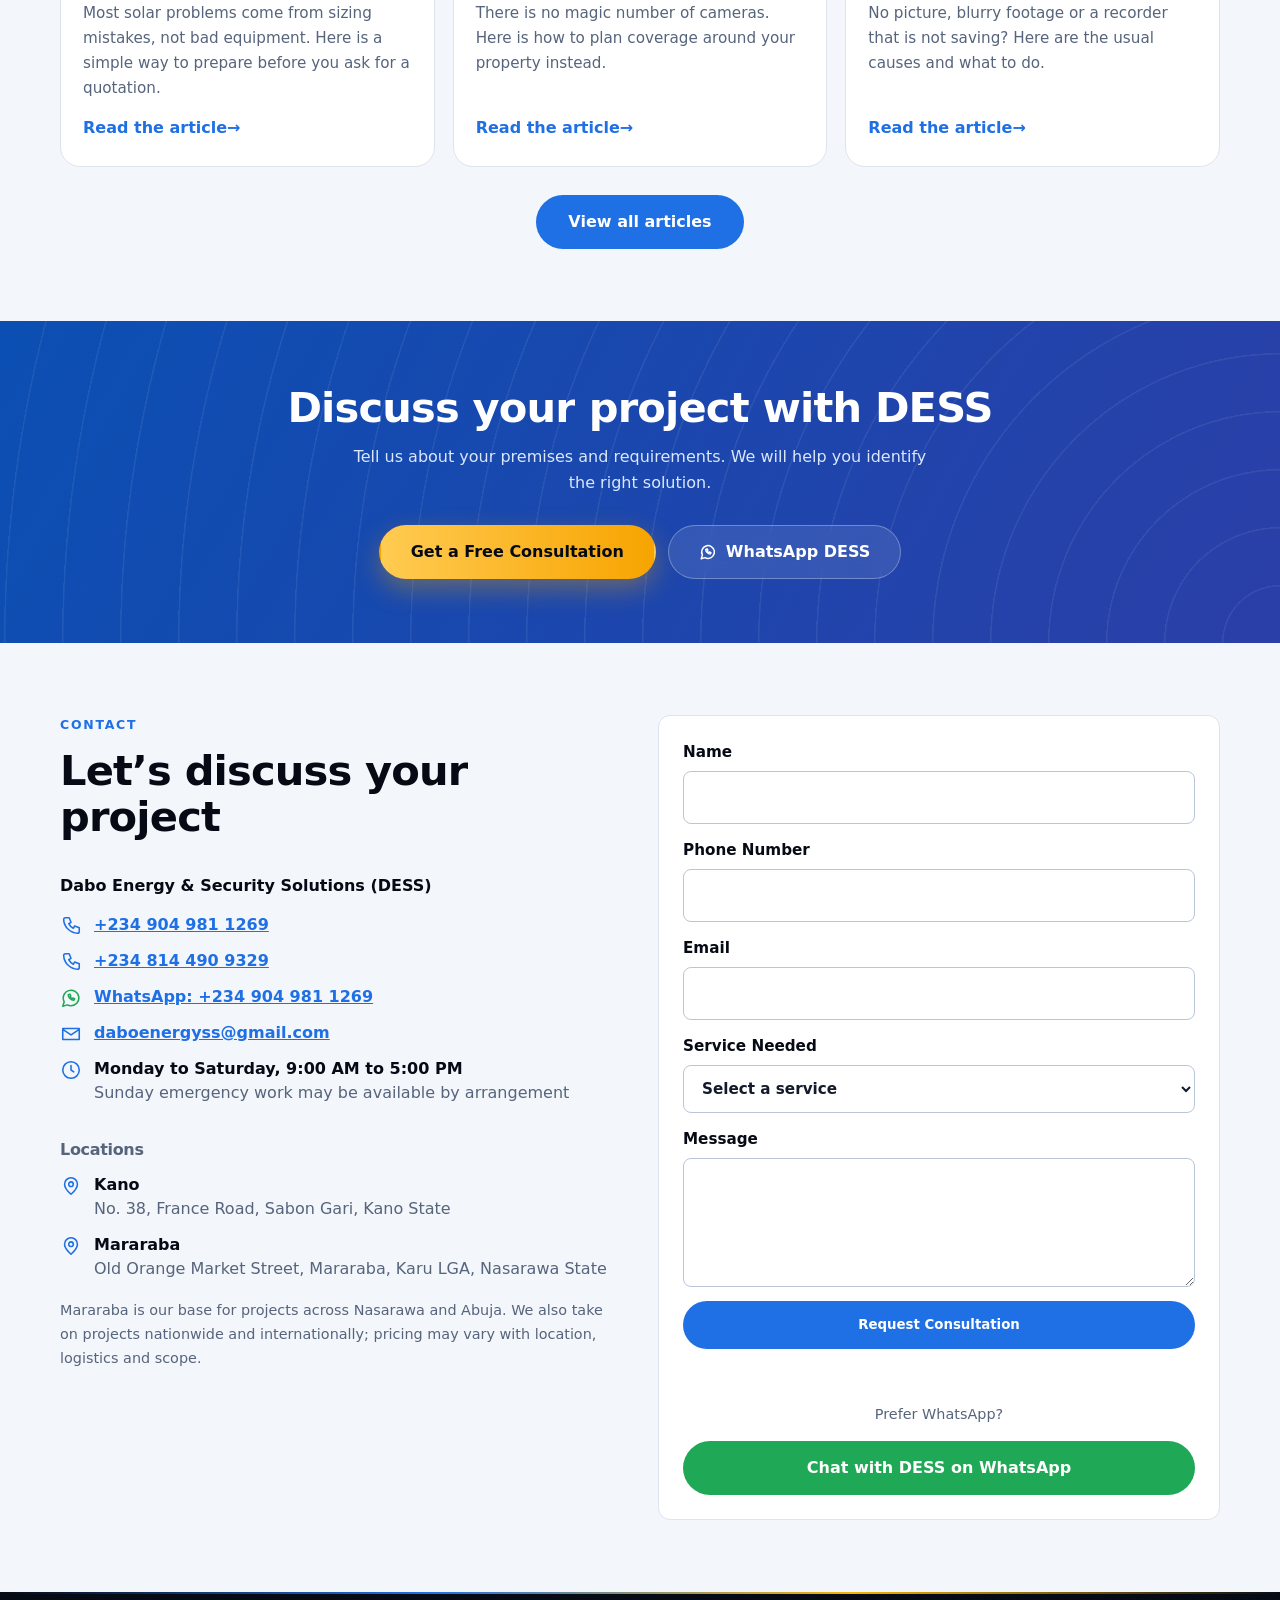
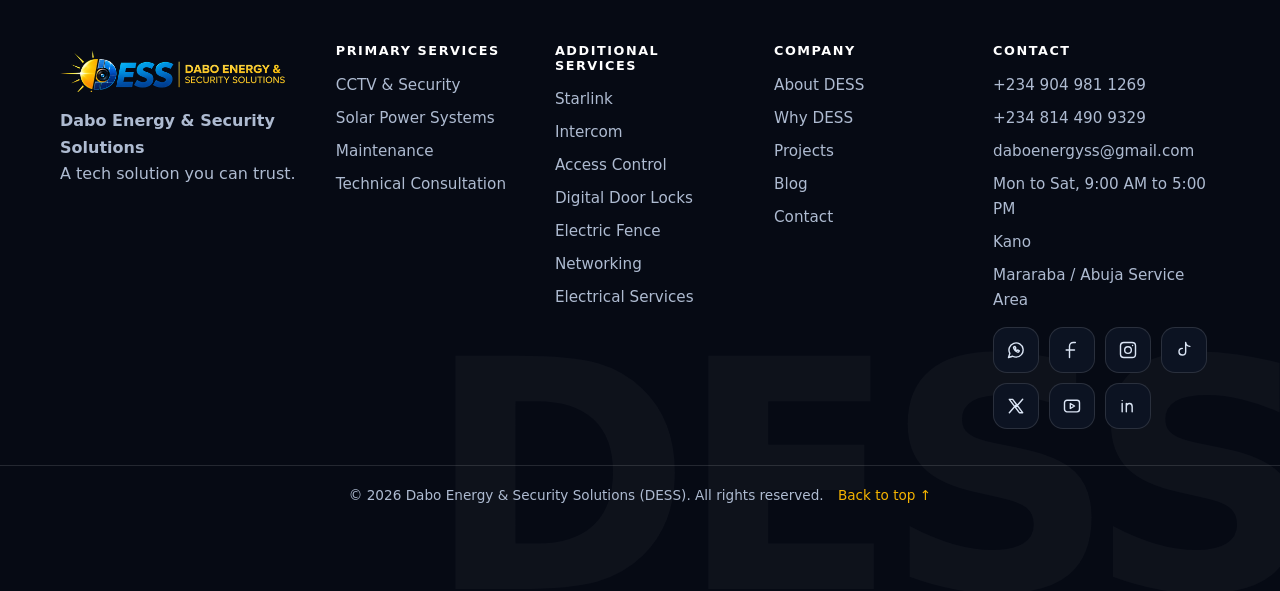
==== commit 65fac5cf: "Rebuild site from CMS content" ====
--- a/index.html
+++ b/index.html
@@ -5,14 +5,14 @@
 <meta name="viewport" content="width=device-width, initial-scale=1">
 <meta name="google-site-verification" content="Flggp0OAoR3ZLfkzdXoOFVyLNwlf65vivNqHBnzhyiU" />
 <meta name="google-site-verification" content="FNXQPSIhmZA32Rh-jYoWv8A7KRaA6-WDHWeEcsu5f3Y" />
-<title>DESS | Dabo Energy &amp; Security Solutions: CCTV, Solar &amp; Maintenance</title>
+<title>Dabo Energy &amp; Security Solutions (DESS): CCTV, Solar &amp; Maintenance</title>
 <meta name="description" content="DESS (Dabo Energy &amp; Security Solutions) provides CCTV, solar power, maintenance, technical consultation and Starlink services for homes, businesses and institutions in Kano, Abuja and across Nigeria.">
 <link rel="canonical" href="https://dess.com.ng/">
 <meta property="og:type" content="website">
 <meta property="og:locale" content="en_NG">
 <meta property="og:url" content="https://dess.com.ng/">
 <meta property="og:site_name" content="Dabo Energy &amp; Security Solutions">
-<meta property="og:title" content="DESS | Dabo Energy &amp; Security Solutions: CCTV, Solar &amp; Maintenance">
+<meta property="og:title" content="Dabo Energy &amp; Security Solutions (DESS): CCTV, Solar &amp; Maintenance">
 <meta property="og:description" content="DESS (Dabo Energy &amp; Security Solutions) provides CCTV, solar power, maintenance, technical consultation and Starlink services for homes, businesses and institutions in Kano, Abuja and across Nigeria.">
 <meta property="og:image" content="https://dess.com.ng/solar-roof.jpg">
 <meta name="twitter:card" content="summary_large_image">
@@ -139,7 +139,7 @@
 <symbol id="i-tick" viewBox="0 0 24 24"><path d="M5 12.5l4.5 4.5L19 7.5"/></symbol>
 </svg>
 <header class="nav"><div class="progress" aria-hidden="true"></div><div class="wrap nav-in">
-<a href="/" class="brand" aria-label="DESS home"><img src="/logo.png" alt="DESS - Dabo Energy &amp; Security Solutions logo" width="900" height="174"></a>
+<a href="/" class="brand" aria-label="Dabo Energy &amp; Security Solutions home"><img src="/logo.png" alt="DESS - Dabo Energy &amp; Security Solutions logo" width="900" height="174"></a>
 <button class="burger" aria-label="Open menu" aria-expanded="false" aria-controls="menu"><span></span><span></span><span></span></button>
 <nav id="menu" class="menu" aria-label="Main"><div class="drawer-head"><span>Menu</span><button type="button" class="drawer-x" aria-label="Close menu">&times;</button></div><a href="/" class="m-home" data-nav="home">Home</a><a href="/#solutions" data-nav="solutions">Solutions</a><a href="/#why" data-nav="why">Why DESS</a><a href="/#projects" data-nav="projects">Projects</a><a href="/blog" data-nav="blog">Blog</a><a href="/#faq" data-nav="faq">FAQ</a><a href="/#contact" data-nav="contact">Contact</a><button type="button" class="theme-btn" aria-label="Switch to dark mode"><svg class="ico"><use href="#i-moon"/></svg></button><a href="/#contact" class="btn btn-gold nav-cta">Get a Free Consultation</a><div class="drawer-foot"><a href="/#contact" class="btn btn-gold">Get a Free Consultation</a><div class="theme-card"><span class="tc-l"><svg class="ico"><use href="#i-moon"/></svg><b class="tc-name">Light mode</b></span><button type="button" class="tc-btn">Switch to Dark</button></div><div class="dbtns"><a href="https://wa.me/2349049811269" class="btn btn-wa"><svg class="ico"><use href="#i-wa"/></svg>WhatsApp</a><a href="tel:+2349049811269" class="btn btn-glass"><svg class="ico"><use href="#i-phone"/></svg>Call</a></div><p><a href="mailto:daboenergyss@gmail.com">daboenergyss@gmail.com</a><a href="tel:+2349049811269">+234 904 981 1269</a><a href="tel:+2348144909329">+234 814 490 9329</a></p><div class="social"><a href="https://wa.me/2349049811269" target="_blank" rel="noopener" aria-label="DESS on WhatsApp"><svg class="ico"><use href="#i-wa"/></svg></a><a href="https://www.facebook.com/daboenergy.ss" target="_blank" rel="noopener" aria-label="DESS on Facebook"><svg class="ico"><use href="#i-fb"/></svg></a><a href="https://www.instagram.com/dabo_energy_ss" target="_blank" rel="noopener" aria-label="DESS on Instagram"><svg class="ico"><use href="#i-ig"/></svg></a><a href="https://www.tiktok.com/@dabo_ess",
   "https://youtube.com/@dabo_ess?si=DFVZsCFw3TeAytur",
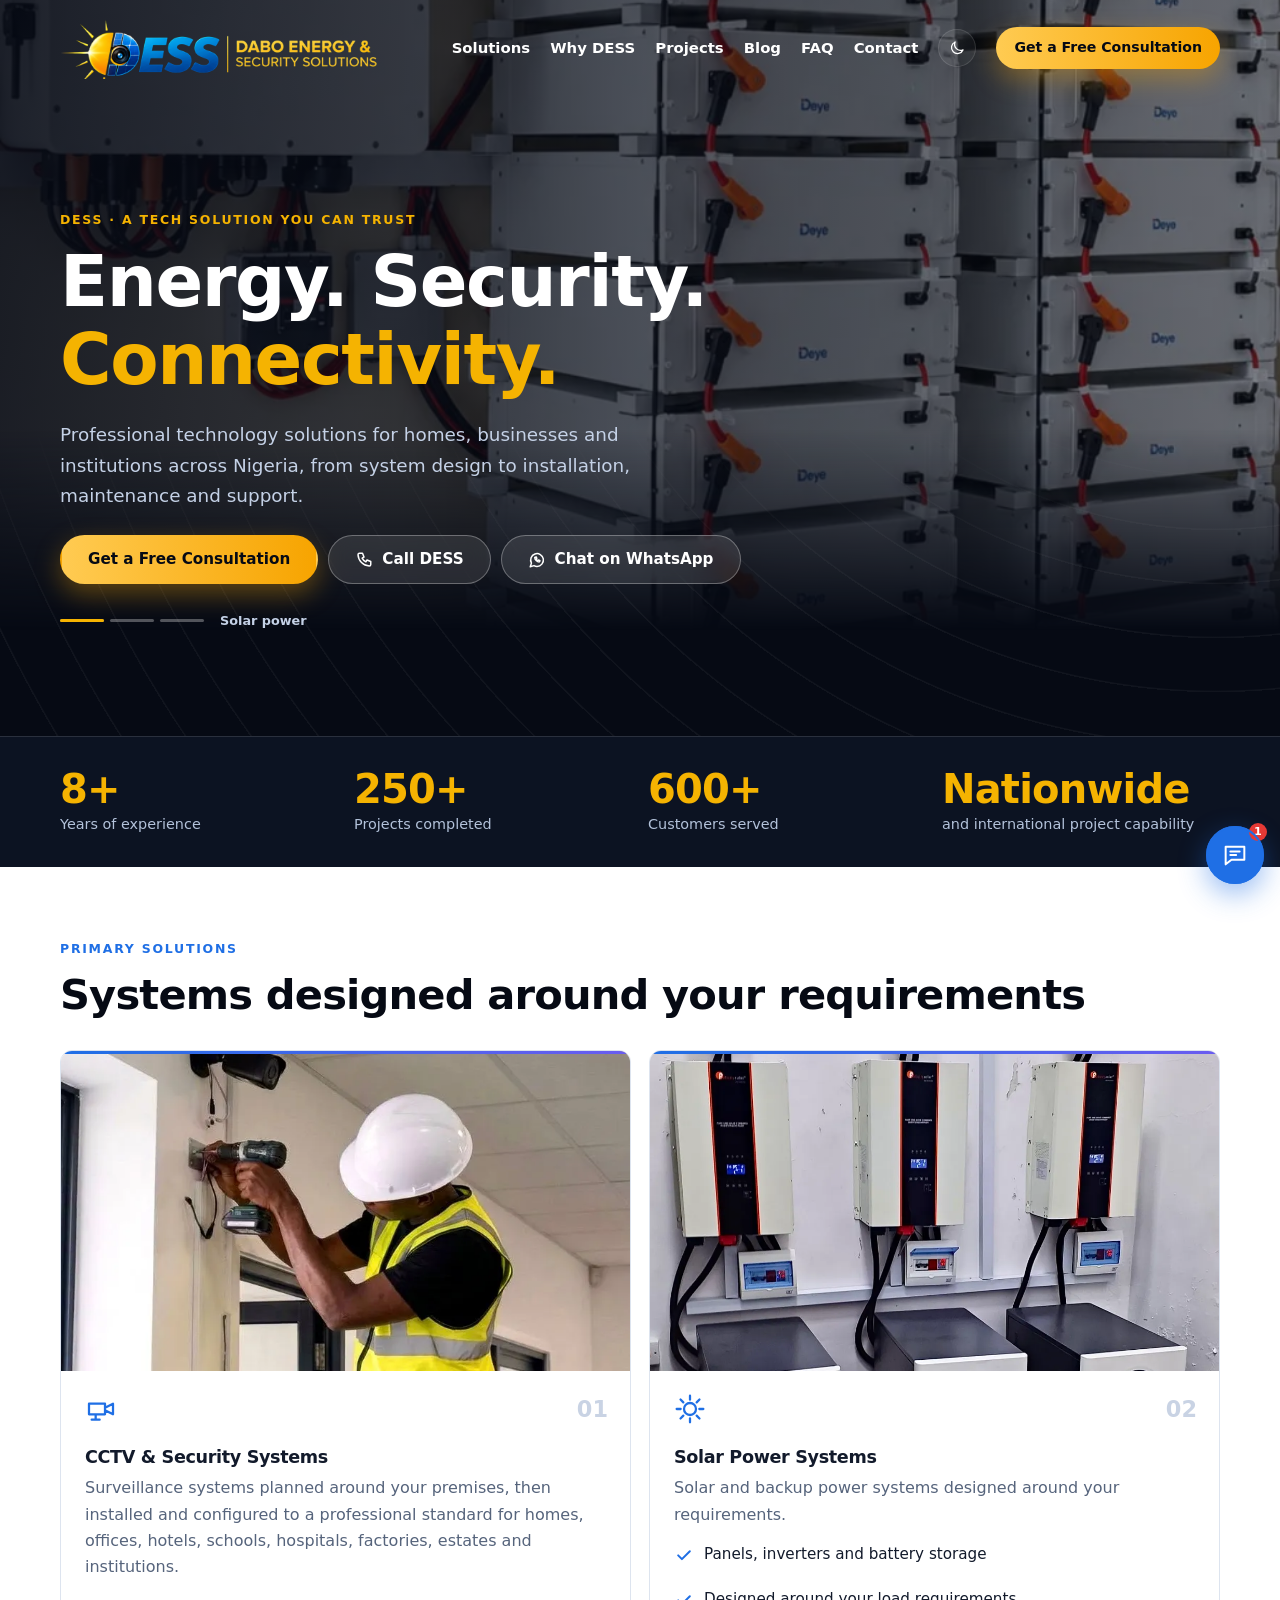
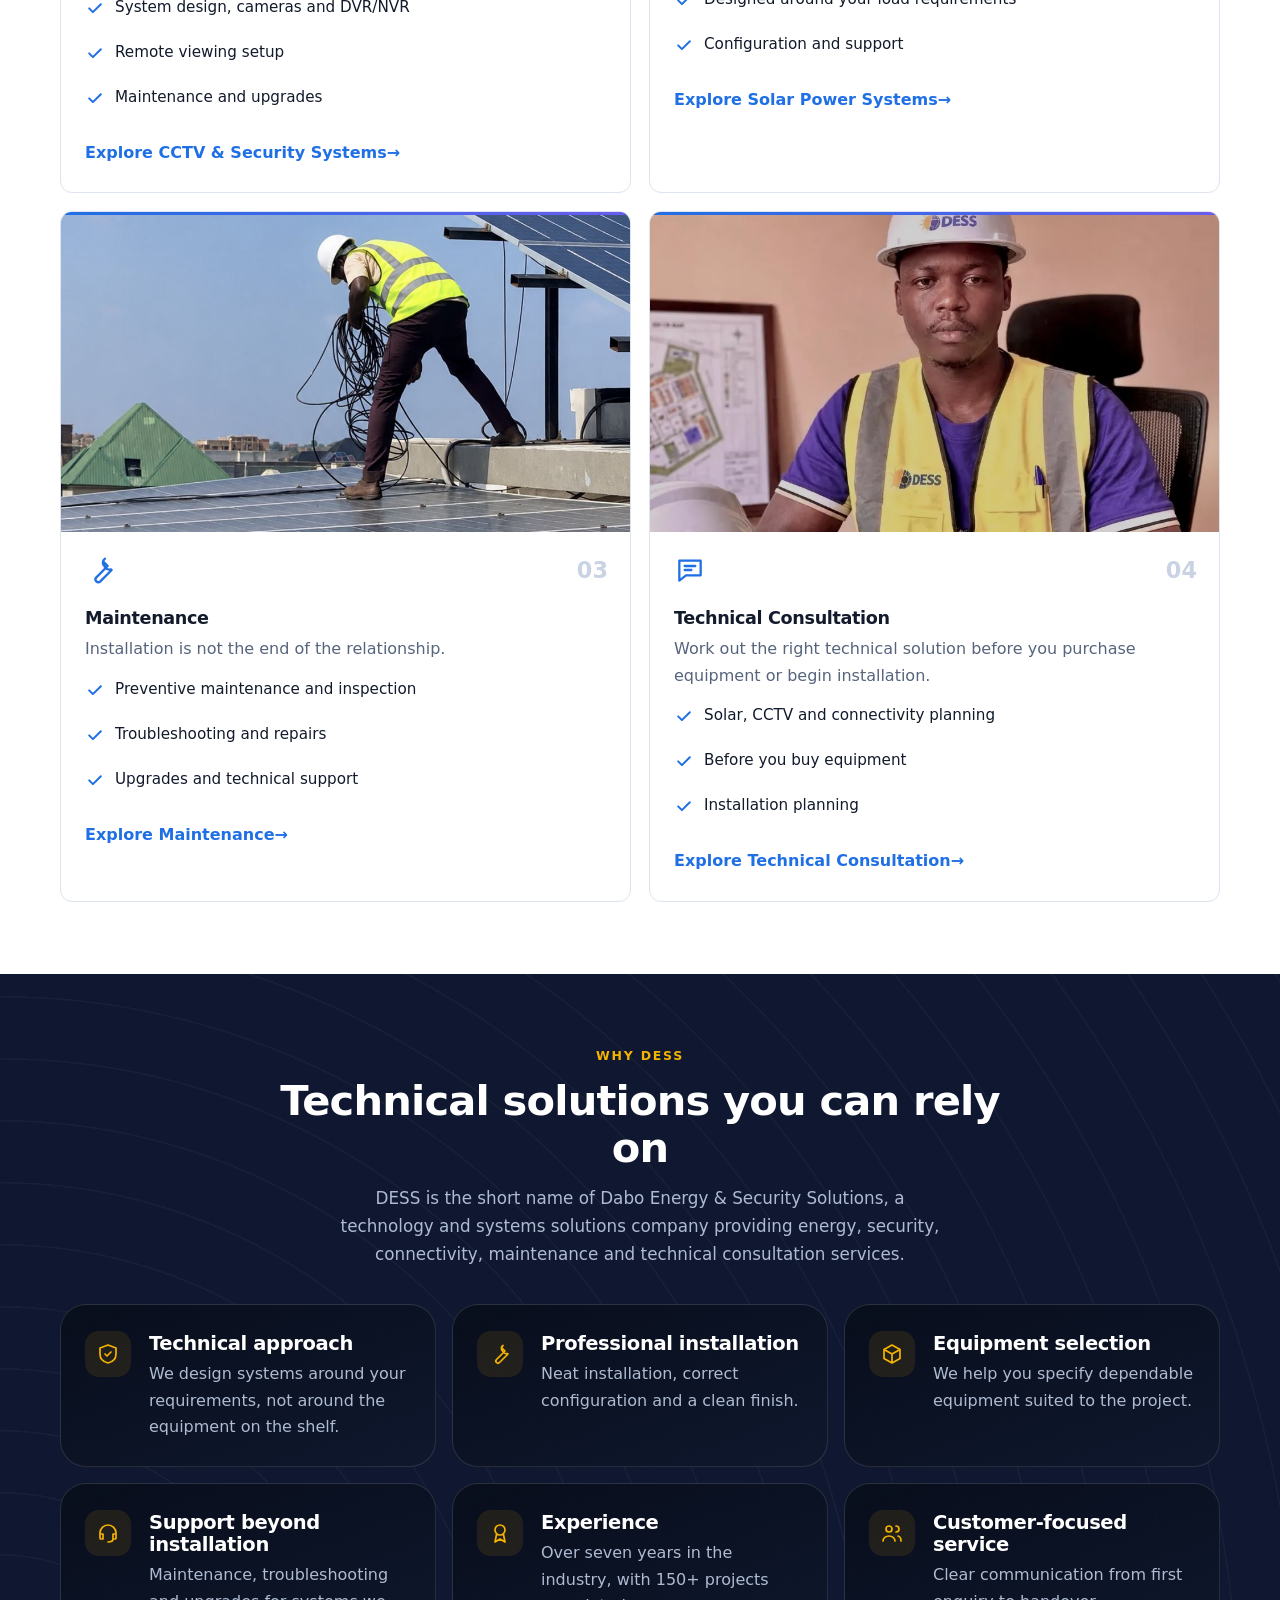
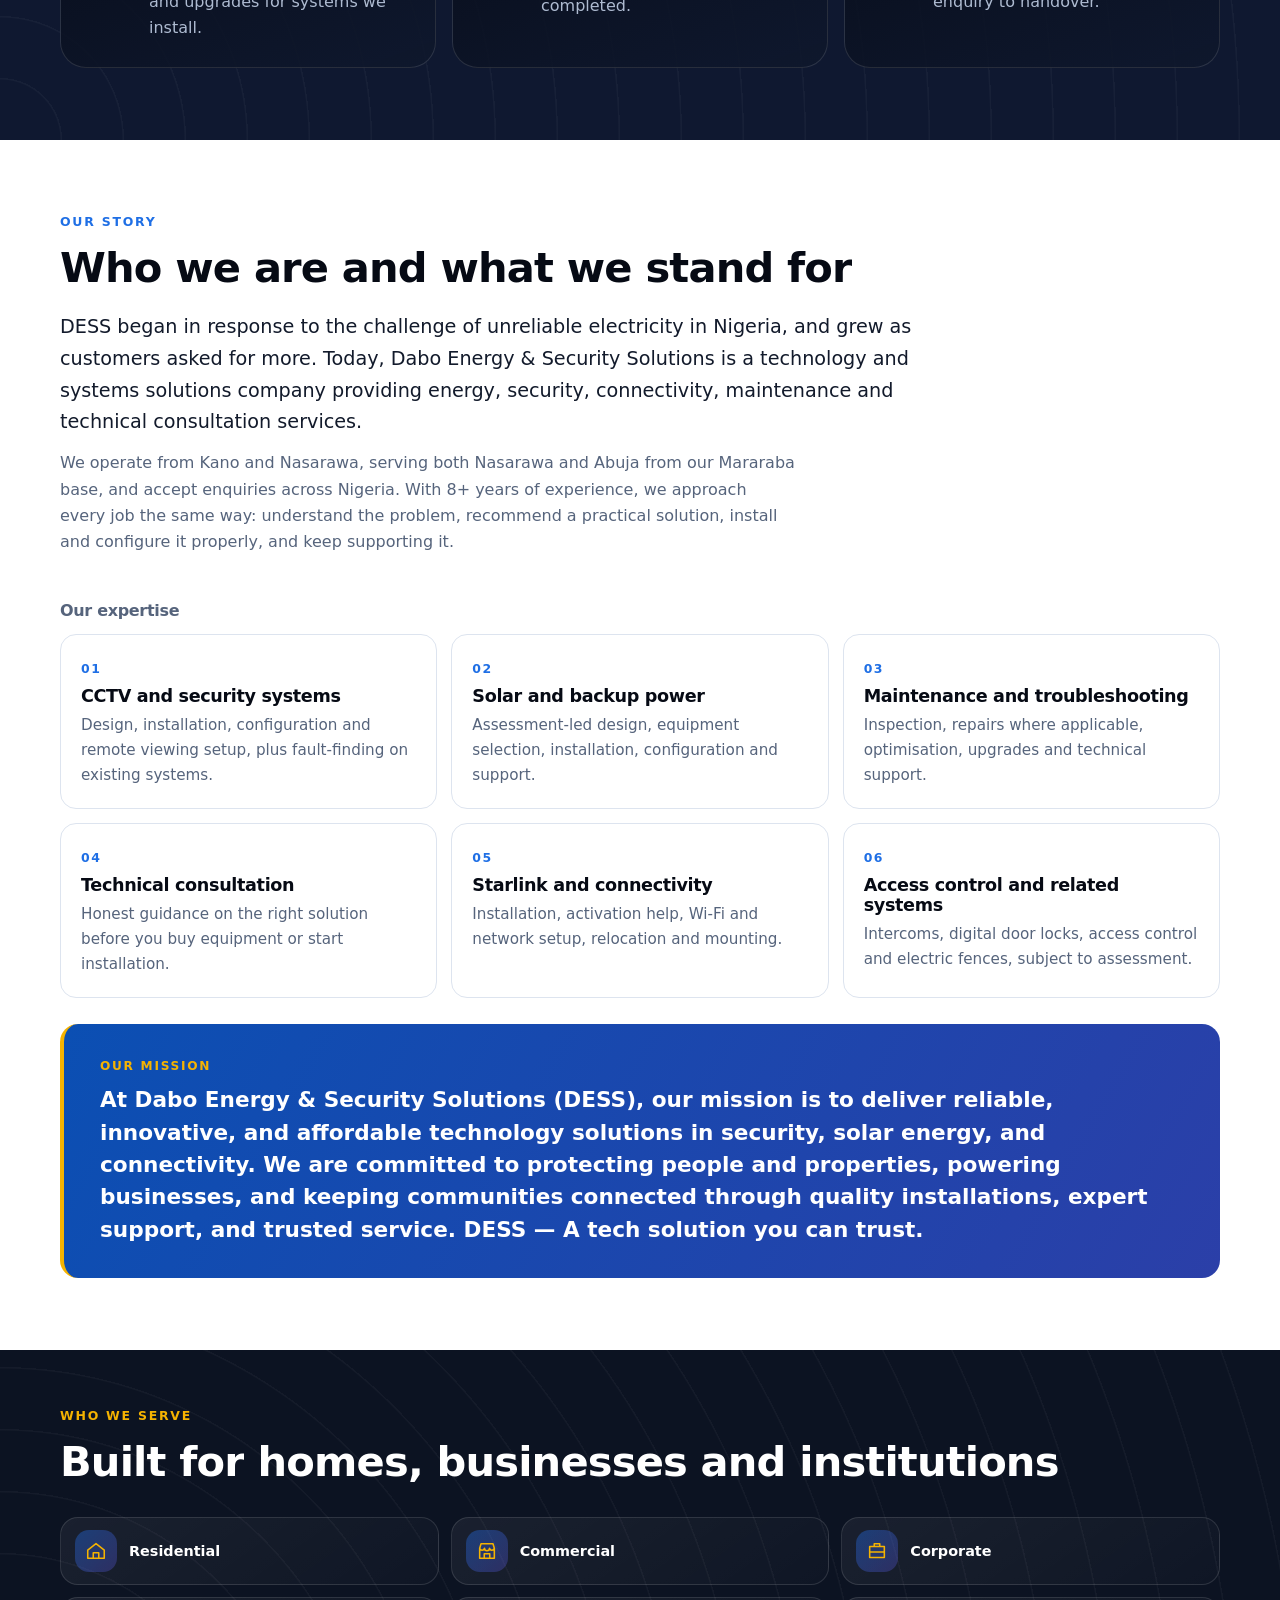
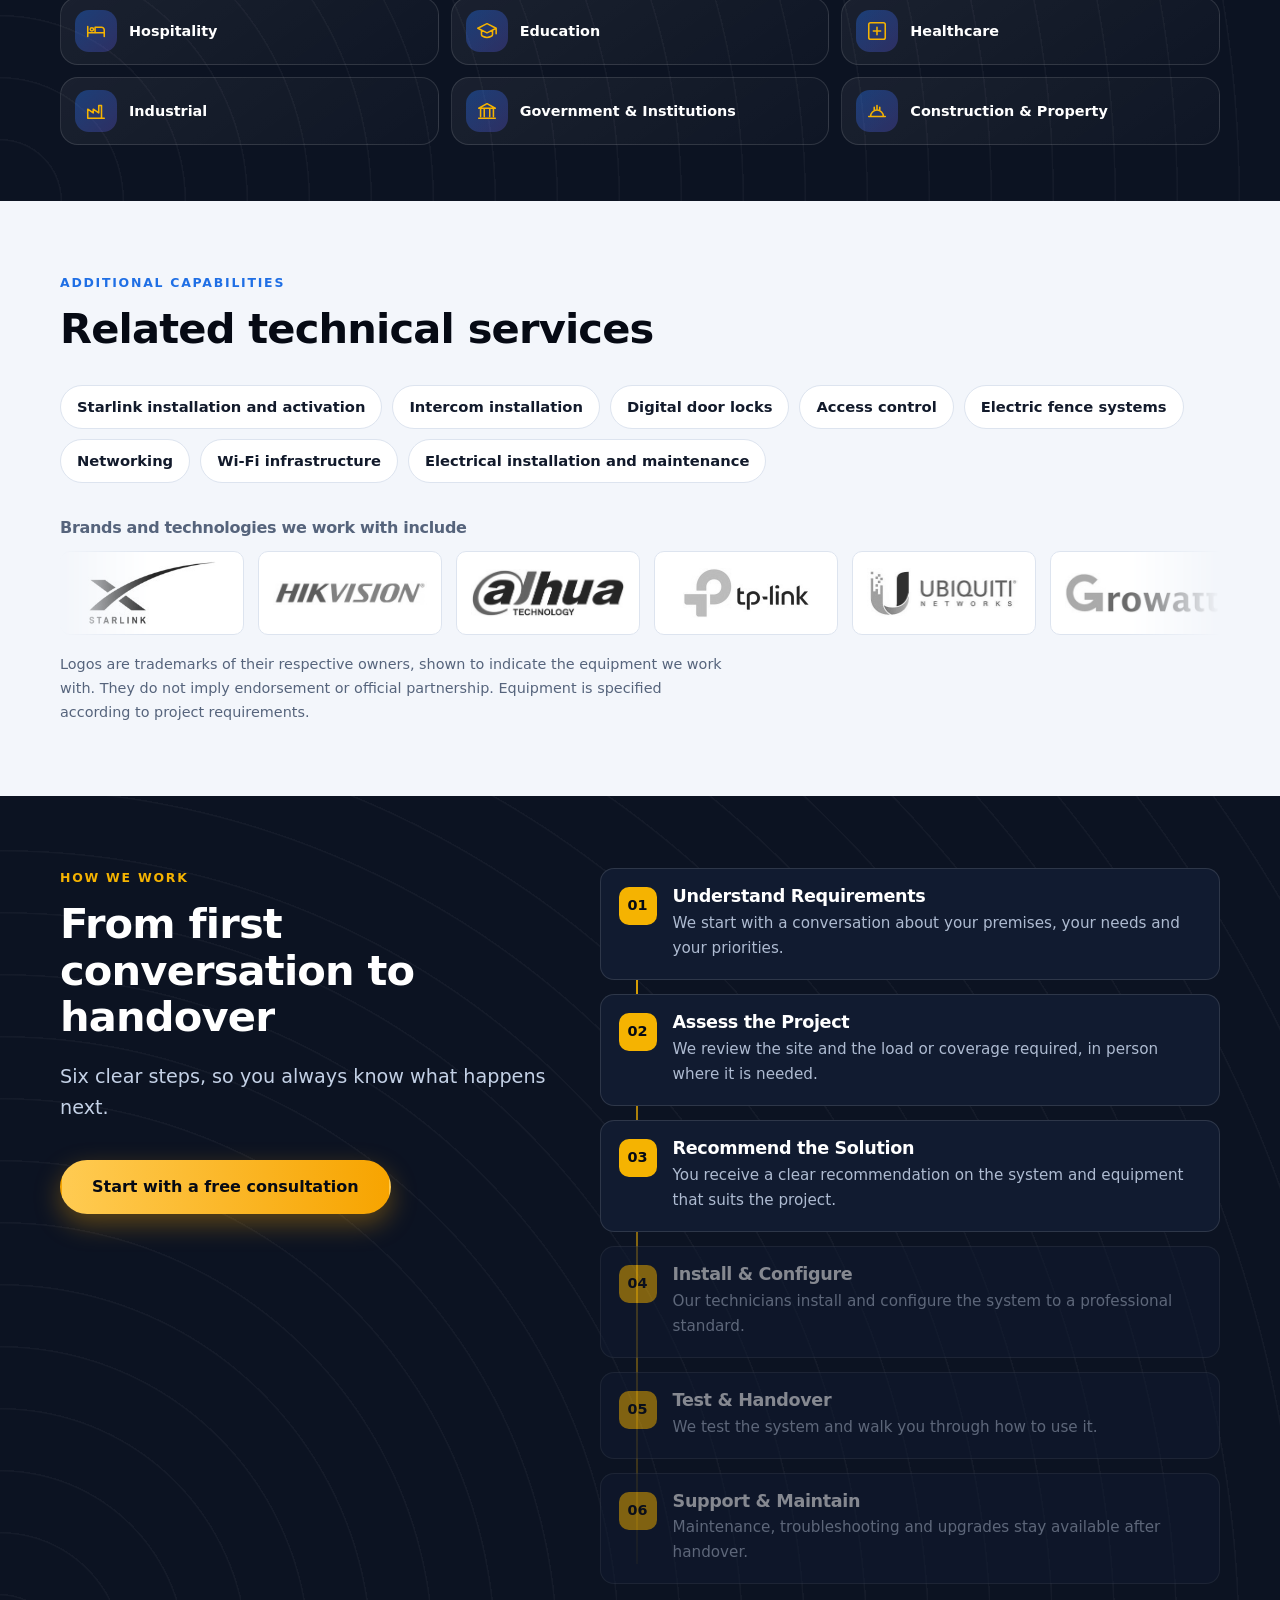
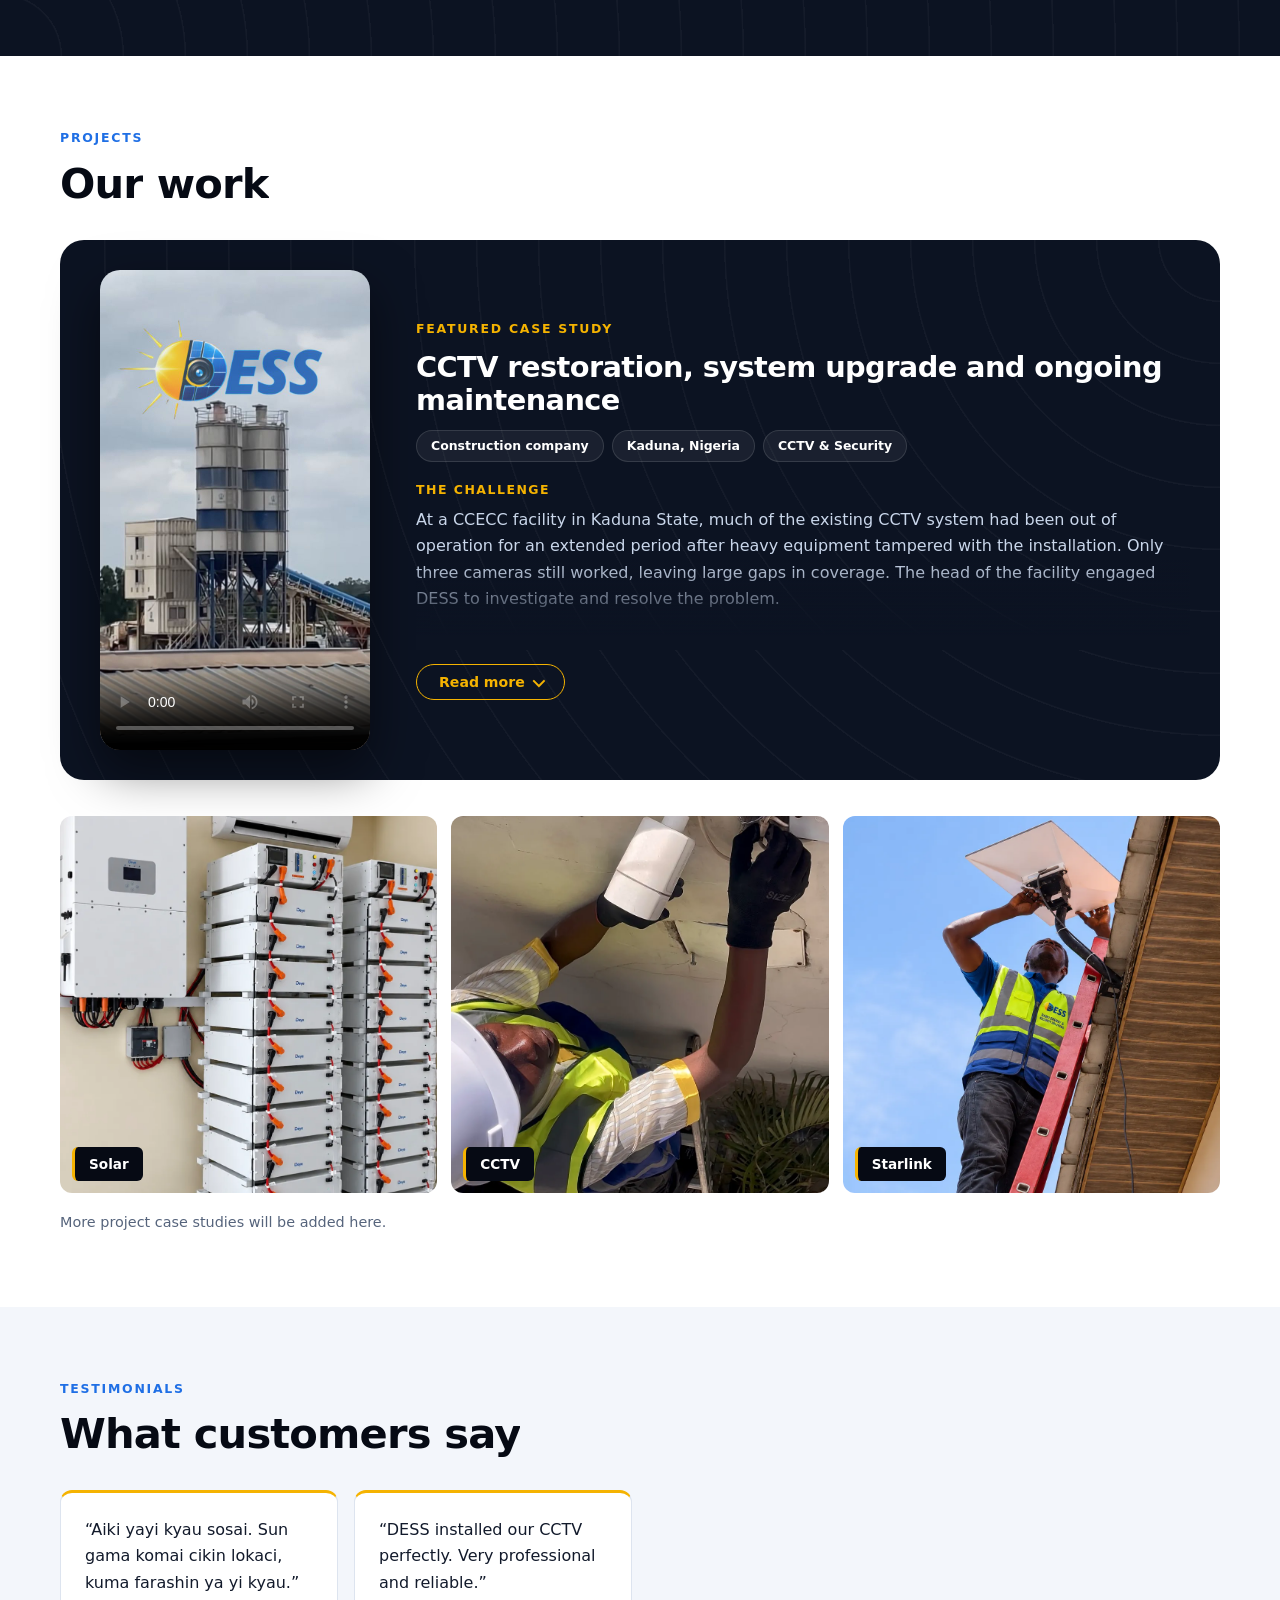
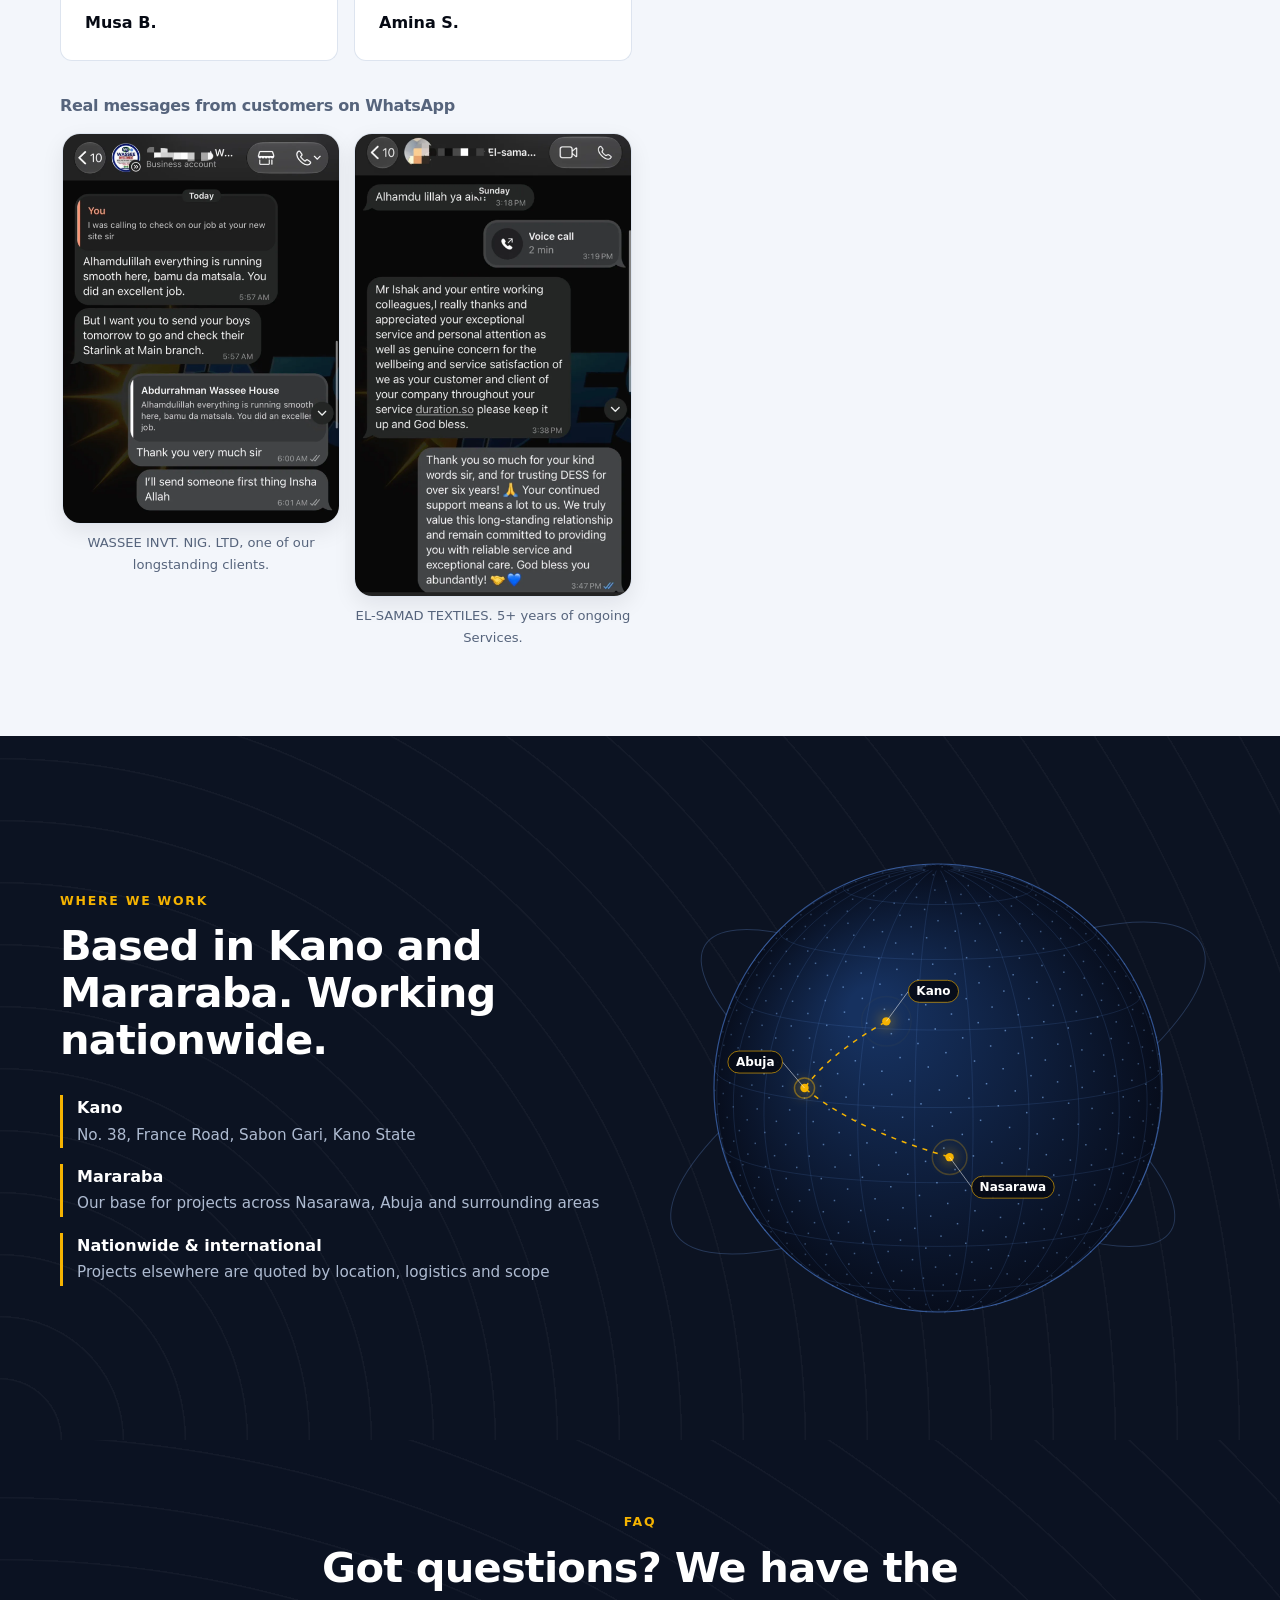
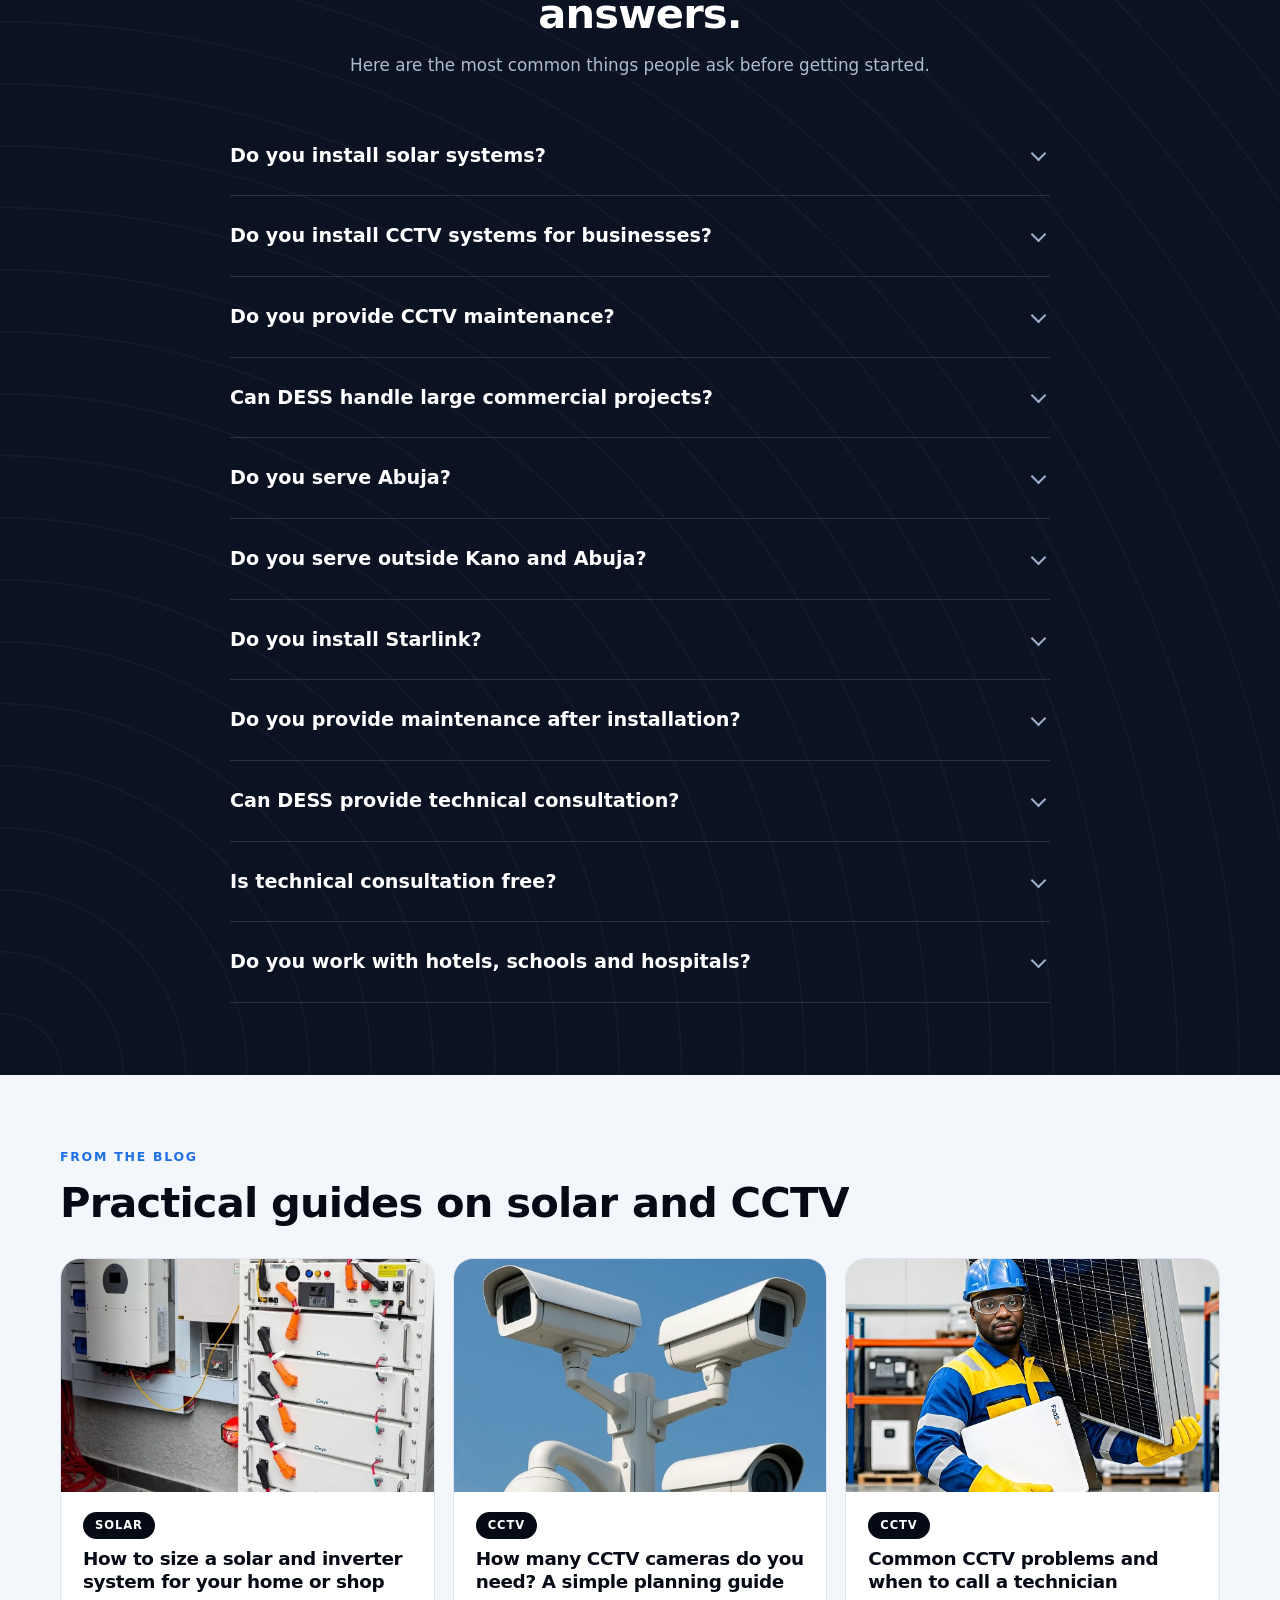
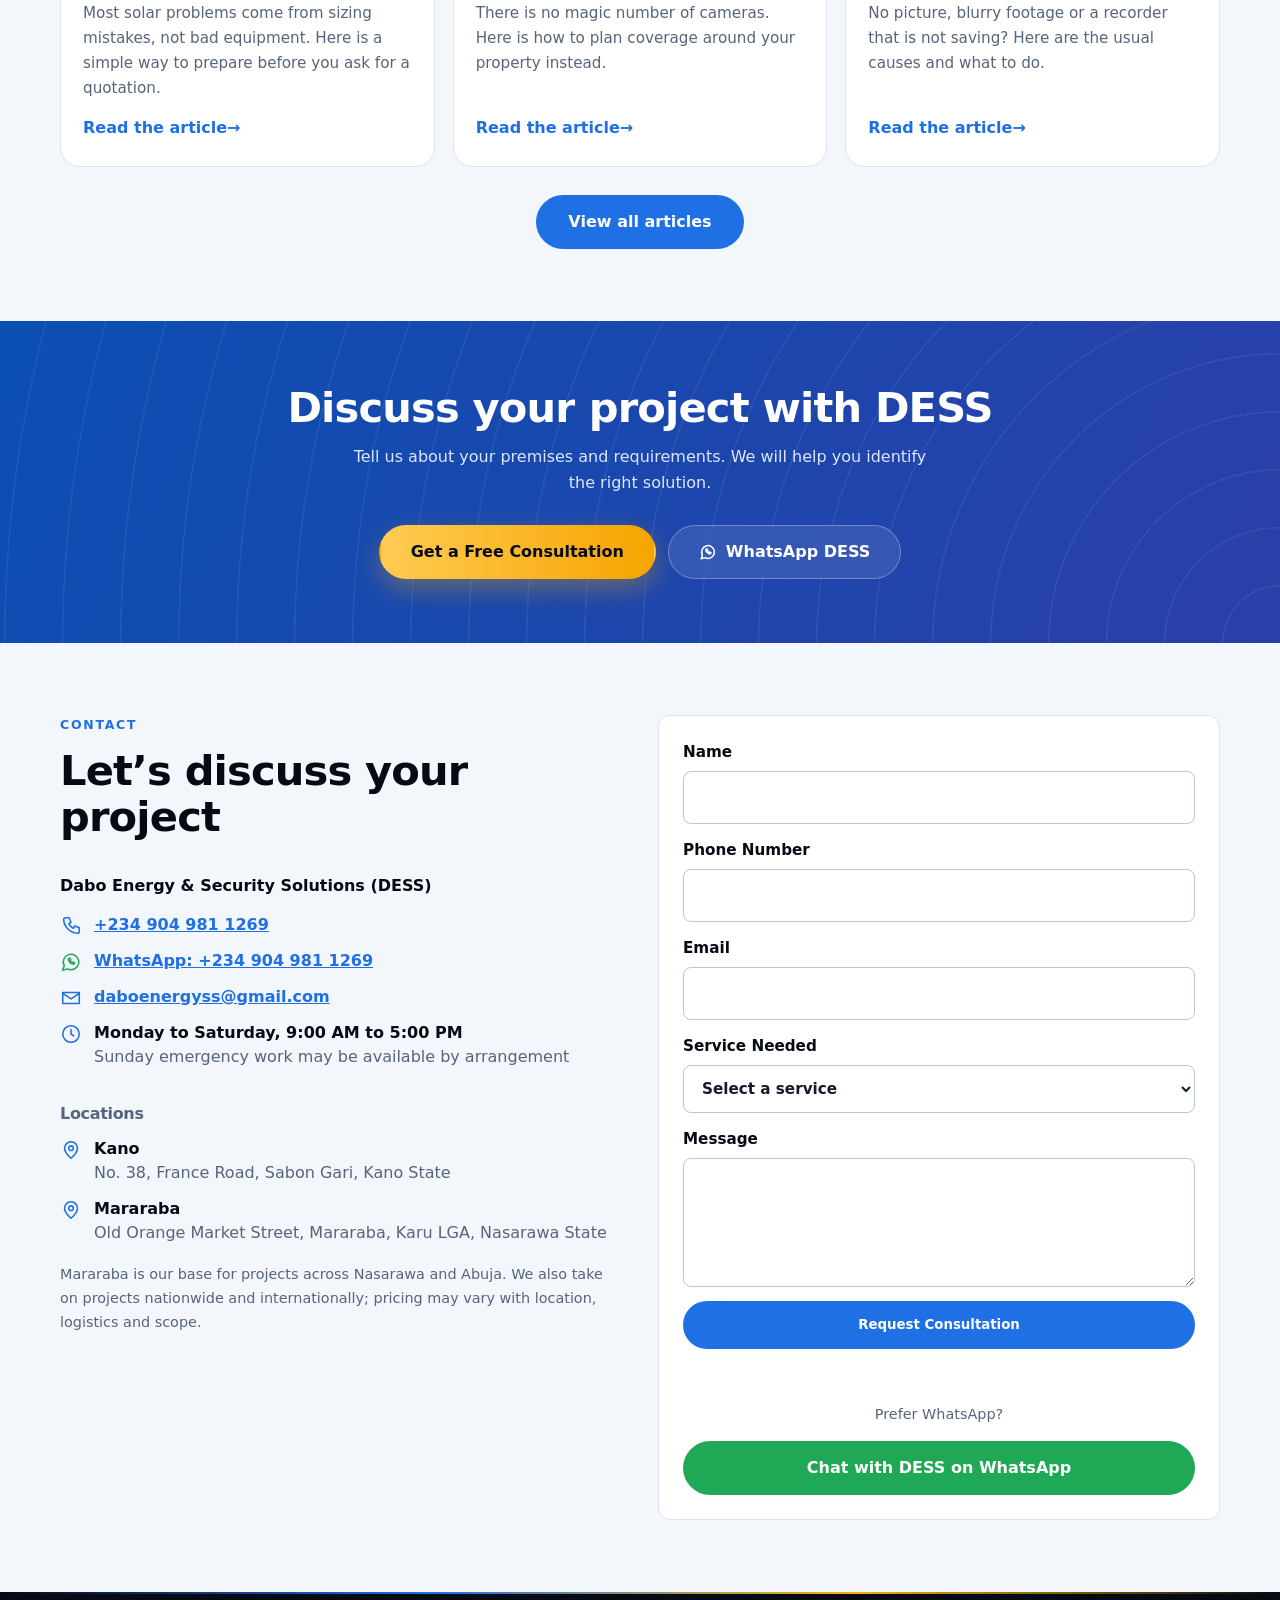
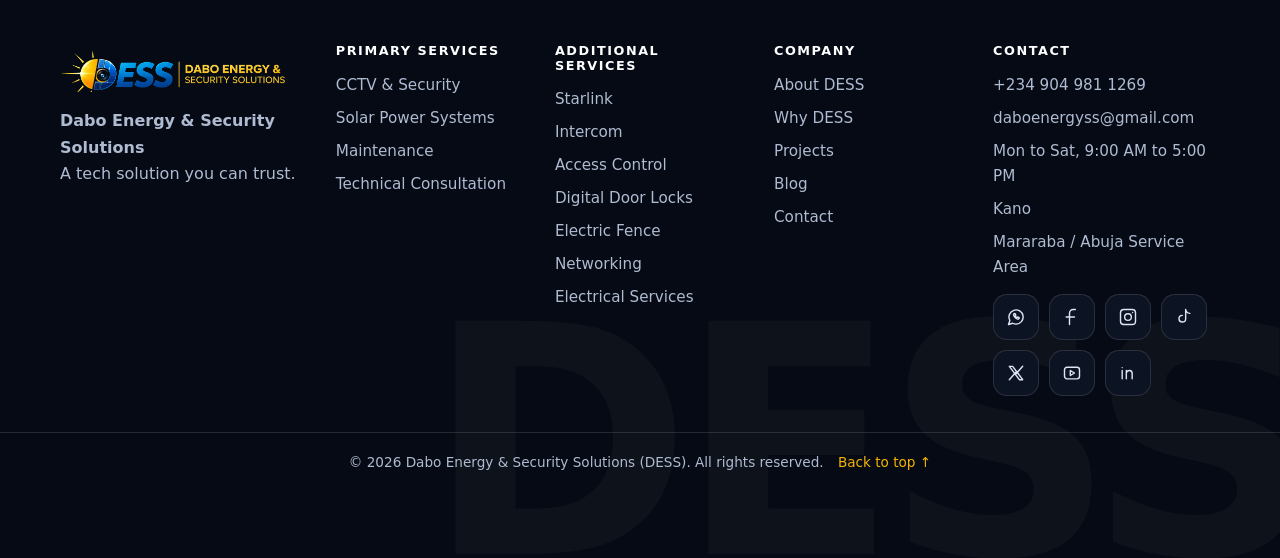
==== commit 545bb7f8: "Rebuild site from CMS content" ====
--- a/index.html
+++ b/index.html
@@ -41,7 +41,7 @@
  "url": "https://dess.com.ng/",
  "logo": "https://dess.com.ng/logo-512.png",
  "image": "https://dess.com.ng/solar-roof.jpg",
- "telephone": ["+2349049811269", "+2348144909329"],
+ "telephone": "+2349049811269",
  "email": "daboenergyss@gmail.com",
  "areaServed": [
   {
@@ -141,7 +141,7 @@
 <header class="nav"><div class="progress" aria-hidden="true"></div><div class="wrap nav-in">
 <a href="/" class="brand" aria-label="Dabo Energy &amp; Security Solutions home"><img src="/logo.png" alt="DESS - Dabo Energy &amp; Security Solutions logo" width="900" height="174"></a>
 <button class="burger" aria-label="Open menu" aria-expanded="false" aria-controls="menu"><span></span><span></span><span></span></button>
-<nav id="menu" class="menu" aria-label="Main"><div class="drawer-head"><span>Menu</span><button type="button" class="drawer-x" aria-label="Close menu">&times;</button></div><a href="/" class="m-home" data-nav="home">Home</a><a href="/#solutions" data-nav="solutions">Solutions</a><a href="/#why" data-nav="why">Why DESS</a><a href="/#projects" data-nav="projects">Projects</a><a href="/blog" data-nav="blog">Blog</a><a href="/#faq" data-nav="faq">FAQ</a><a href="/#contact" data-nav="contact">Contact</a><button type="button" class="theme-btn" aria-label="Switch to dark mode"><svg class="ico"><use href="#i-moon"/></svg></button><a href="/#contact" class="btn btn-gold nav-cta">Get a Free Consultation</a><div class="drawer-foot"><a href="/#contact" class="btn btn-gold">Get a Free Consultation</a><div class="theme-card"><span class="tc-l"><svg class="ico"><use href="#i-moon"/></svg><b class="tc-name">Light mode</b></span><button type="button" class="tc-btn">Switch to Dark</button></div><div class="dbtns"><a href="https://wa.me/2349049811269" class="btn btn-wa"><svg class="ico"><use href="#i-wa"/></svg>WhatsApp</a><a href="tel:+2349049811269" class="btn btn-glass"><svg class="ico"><use href="#i-phone"/></svg>Call</a></div><p><a href="mailto:daboenergyss@gmail.com">daboenergyss@gmail.com</a><a href="tel:+2349049811269">+234 904 981 1269</a><a href="tel:+2348144909329">+234 814 490 9329</a></p><div class="social"><a href="https://wa.me/2349049811269" target="_blank" rel="noopener" aria-label="DESS on WhatsApp"><svg class="ico"><use href="#i-wa"/></svg></a><a href="https://www.facebook.com/daboenergy.ss" target="_blank" rel="noopener" aria-label="DESS on Facebook"><svg class="ico"><use href="#i-fb"/></svg></a><a href="https://www.instagram.com/dabo_energy_ss" target="_blank" rel="noopener" aria-label="DESS on Instagram"><svg class="ico"><use href="#i-ig"/></svg></a><a href="https://www.tiktok.com/@dabo_ess",
+<nav id="menu" class="menu" aria-label="Main"><div class="drawer-head"><span>Menu</span><button type="button" class="drawer-x" aria-label="Close menu">&times;</button></div><a href="/" class="m-home" data-nav="home">Home</a><a href="/#solutions" data-nav="solutions">Solutions</a><a href="/#why" data-nav="why">Why DESS</a><a href="/#projects" data-nav="projects">Projects</a><a href="/blog" data-nav="blog">Blog</a><a href="/#faq" data-nav="faq">FAQ</a><a href="/#contact" data-nav="contact">Contact</a><button type="button" class="theme-btn" aria-label="Switch to dark mode"><svg class="ico"><use href="#i-moon"/></svg></button><a href="/#contact" class="btn btn-gold nav-cta">Get a Free Consultation</a><div class="drawer-foot"><a href="/#contact" class="btn btn-gold">Get a Free Consultation</a><div class="theme-card"><span class="tc-l"><svg class="ico"><use href="#i-moon"/></svg><b class="tc-name">Light mode</b></span><button type="button" class="tc-btn">Switch to Dark</button></div><div class="dbtns"><a href="https://wa.me/2349049811269" class="btn btn-wa"><svg class="ico"><use href="#i-wa"/></svg>WhatsApp</a><a href="tel:+2349049811269" class="btn btn-glass"><svg class="ico"><use href="#i-phone"/></svg>Call</a></div><p><a href="mailto:daboenergyss@gmail.com">daboenergyss@gmail.com</a><a href="tel:+2349049811269">+234 904 981 1269</a></p><div class="social"><a href="https://wa.me/2349049811269" target="_blank" rel="noopener" aria-label="DESS on WhatsApp"><svg class="ico"><use href="#i-wa"/></svg></a><a href="https://www.facebook.com/daboenergy.ss" target="_blank" rel="noopener" aria-label="DESS on Facebook"><svg class="ico"><use href="#i-fb"/></svg></a><a href="https://www.instagram.com/dabo_energy_ss" target="_blank" rel="noopener" aria-label="DESS on Instagram"><svg class="ico"><use href="#i-ig"/></svg></a><a href="https://www.tiktok.com/@dabo_ess",
   "https://youtube.com/@dabo_ess?si=DFVZsCFw3TeAytur",
   "https://www.linkedin.com/company/dabo-energy-security-solutions/" target="_blank" rel="noopener" aria-label="DESS on TikTok"><svg class="ico"><use href="#i-tt"/></svg></a><a href="https://x.com/dabo_energy_ss" target="_blank" rel="noopener" aria-label="DESS on X"><svg class="ico"><use href="#i-x"/></svg></a><a class="soc" href="https://youtube.com/@dabo_ess?si=DFVZsCFw3TeAytur" target="_blank" rel="noopener" aria-label="YouTube"><svg class="ico"><use href="#i-yt"/></svg></a><a class="soc" href="https://www.linkedin.com/company/dabo-energy-security-solutions/" target="_blank" rel="noopener" aria-label="LinkedIn"><svg class="ico"><use href="#i-in"/></svg></a></div></div></nav>
 </div></header>
@@ -181,7 +181,7 @@
 <section class="cta"><div class="wrap"><h2>Discuss your project with DESS</h2><p>Tell us about your premises and requirements. We will help you identify the right solution.</p><div class="btns"><a href="/#contact" class="btn btn-gold">Get a Free Consultation</a><a href="https://wa.me/2349049811269" class="btn btn-glass"><svg class="ico"><use href="#i-wa"/></svg>WhatsApp DESS</a></div></div></section>
 <section class="sec tint" id="contact"><div class="wrap contact"><div><p class="eyebrow">Contact</p><h2>Let’s discuss your project</h2>
 <p class="co"><strong>Dabo Energy &amp; Security Solutions (DESS)</strong></p>
-<ul class="clist"><li><svg class="ico"><use href="#i-phone"/></svg><a href="tel:+2349049811269">+234 904 981 1269</a></li><li><svg class="ico"><use href="#i-phone"/></svg><a href="tel:+2348144909329">+234 814 490 9329</a></li><li class="wa"><svg class="ico"><use href="#i-wa"/></svg><a href="https://wa.me/2349049811269">WhatsApp: +234 904 981 1269</a></li><li><svg class="ico"><use href="#i-mail"/></svg><a href="mailto:daboenergyss@gmail.com">daboenergyss@gmail.com</a></li><li><svg class="ico"><use href="#i-clock"/></svg><span><strong>Monday to Saturday, 9:00 AM to 5:00 PM</strong><br>Sunday emergency work may be available by arrangement</span></li></ul>
+<ul class="clist"><li><svg class="ico"><use href="#i-phone"/></svg><a href="tel:+2349049811269">+234 904 981 1269</a></li><li class="wa"><svg class="ico"><use href="#i-wa"/></svg><a href="https://wa.me/2349049811269">WhatsApp: +234 904 981 1269</a></li><li><svg class="ico"><use href="#i-mail"/></svg><a href="mailto:daboenergyss@gmail.com">daboenergyss@gmail.com</a></li><li><svg class="ico"><use href="#i-clock"/></svg><span><strong>Monday to Saturday, 9:00 AM to 5:00 PM</strong><br>Sunday emergency work may be available by arrangement</span></li></ul>
 <h3 class="sub">Locations</h3>
 <ul class="clist"><li><svg class="ico"><use href="#i-pin"/></svg><span><strong>Kano</strong><br>No. 38, France Road, Sabon Gari, Kano State</span></li><li><svg class="ico"><use href="#i-pin"/></svg><span><strong>Mararaba</strong><br>Old Orange Market Street, Mararaba, Karu LGA, Nasarawa State</span></li></ul>
 <p class="note">Mararaba is our base for projects across Nasarawa and Abuja. We also take on projects nationwide and internationally; pricing may vary with location, logistics and scope.</p></div>
@@ -198,13 +198,13 @@
 <div><h3>Primary Services</h3><a href="/cctv">CCTV &amp; Security</a><a href="/solar">Solar Power Systems</a><a href="/maintenance">Maintenance</a><a href="/consultation">Technical Consultation</a></div>
 <div><h3>Additional Services</h3><span>Starlink</span><span>Intercom</span><span>Access Control</span><span>Digital Door Locks</span><span>Electric Fence</span><span>Networking</span><span>Electrical Services</span></div>
 <div><h3>Company</h3><a href="/#about">About DESS</a><a href="/#why">Why DESS</a><a href="/#projects">Projects</a><a href="/blog">Blog</a><a href="/#contact">Contact</a></div>
-<div><h3>Contact</h3><a href="tel:+2349049811269">+234 904 981 1269</a><a href="tel:+2348144909329">+234 814 490 9329</a><a href="mailto:daboenergyss@gmail.com">daboenergyss@gmail.com</a><span>Mon to Sat, 9:00 AM to 5:00 PM</span><span>Kano</span><span>Mararaba / Abuja Service Area</span>
+<div><h3>Contact</h3><a href="tel:+2349049811269">+234 904 981 1269</a><a href="mailto:daboenergyss@gmail.com">daboenergyss@gmail.com</a><span>Mon to Sat, 9:00 AM to 5:00 PM</span><span>Kano</span><span>Mararaba / Abuja Service Area</span>
 <div class="social"><a href="https://wa.me/2349049811269" target="_blank" rel="noopener" aria-label="DESS on WhatsApp"><svg class="ico"><use href="#i-wa"/></svg></a><a href="https://www.facebook.com/daboenergy.ss" target="_blank" rel="noopener" aria-label="DESS on Facebook"><svg class="ico"><use href="#i-fb"/></svg></a><a href="https://www.instagram.com/dabo_energy_ss" target="_blank" rel="noopener" aria-label="DESS on Instagram"><svg class="ico"><use href="#i-ig"/></svg></a><a href="https://www.tiktok.com/@dabo_ess",
   "https://youtube.com/@dabo_ess?si=DFVZsCFw3TeAytur",
   "https://www.linkedin.com/company/dabo-energy-security-solutions/" target="_blank" rel="noopener" aria-label="DESS on TikTok"><svg class="ico"><use href="#i-tt"/></svg></a><a href="https://x.com/dabo_energy_ss" target="_blank" rel="noopener" aria-label="DESS on X"><svg class="ico"><use href="#i-x"/></svg></a><a class="soc" href="https://youtube.com/@dabo_ess?si=DFVZsCFw3TeAytur" target="_blank" rel="noopener" aria-label="YouTube"><svg class="ico"><use href="#i-yt"/></svg></a><a class="soc" href="https://www.linkedin.com/company/dabo-energy-security-solutions/" target="_blank" rel="noopener" aria-label="LinkedIn"><svg class="ico"><use href="#i-in"/></svg></a></div></div>
 </div><p class="copy">© <span id="yr">2026</span> Dabo Energy &amp; Security Solutions (DESS). All rights reserved. <a href="#">Back to top &uarr;</a></p></footer>
 <button class="wafab" aria-label="Chat with the DESS assistant" aria-expanded="false" aria-controls="wapop"><svg class="ico"><use href="#i-chat"/></svg><b class="dot">1</b></button><div class="wapop" id="wapop" role="dialog" aria-label="DESS assistant" hidden><div class="wahead"><span class="av">D</span><div><strong>DESS Assistant</strong><small>Automated assistant &middot; answers from DESS information</small></div><button class="waclose" aria-label="Close chat">&times;</button></div><div class="wamsgs" id="wamsgs" aria-live="polite"></div><div class="wachips" id="wachips"></div><form class="wain" id="wain"><input id="wainput" type="text" placeholder="Type your question" autocomplete="off" aria-label="Type your question"><button type="submit" aria-label="Send">&rarr;</button></form><a class="start" id="wastart" href="https://wa.me/2349049811269" target="_blank" rel="noopener">Continue on WhatsApp</a></div>
-<script>window.DESS_SITE={"wa": "2349049811269", "phone": "+234 904 981 1269", "email": "daboenergyss@gmail.com", "phone2": "+234 814 490 9329"};</script>
+<script>window.DESS_SITE={"wa": "2349049811269", "phone": "+234 904 981 1269", "email": "daboenergyss@gmail.com", "phone2": ""};</script>
 <script type="application/json" id="dess-kb">{"faq": [{"q": "Do you install solar systems?", "a": "Yes. DESS designs and installs solar and backup power systems, including panels, inverters and battery storage, configured to your requirements."}, {"q": "Do you install CCTV systems for businesses?", "a": "Yes. We design and install CCTV systems for offices, shops, hotels, schools, hospitals, factories and estates, including DVR/NVR recording and remote viewing setup."}, {"q": "Do you provide CCTV maintenance?", "a": "Yes. We inspect, troubleshoot, repair where applicable and upgrade existing CCTV systems."}, {"q": "Can DESS handle large commercial projects?", "a": "DESS is equipped and positioned to take on commercial and institutional projects, from planning and system design to installation, configuration and support. Share your requirements and we will discuss the scope with you."}, {"q": "Do you serve Abuja?", "a": "Yes. Our Mararaba base serves Nasarawa, Abuja and surrounding areas."}, {"q": "Do you serve outside Kano and Abuja?", "a": "Yes. DESS can take on projects nationwide and outside Nigeria depending on requirements. Pricing may vary with location, logistics and scope."}, {"q": "Do you install Starlink?", "a": "Yes. We handle Starlink equipment supply, installation, activation assistance, Wi-Fi and network configuration, relocation and mounting, troubleshooting and maintenance, and subscription enquiries. Contact us for current plan details and the purchase or renewal process."}, {"q": "Do you provide maintenance after installation?", "a": "Yes. Maintenance and technical support are a core DESS service for solar, CCTV, connectivity and other installed systems."}, {"q": "Can DESS provide technical consultation?", "a": "Yes. We can advise on the right solution before you buy equipment or begin installation."}, {"q": "Is technical consultation free?", "a": "Phone consultations are free. Site consultations are paid, and the price depends on the location."}, {"q": "Do you work with hotels, schools and hospitals?", "a": "We are equipped to serve these sectors. Requirements differ between them, so we begin by understanding your premises and needs."}], "why": [{"title": "Technical approach", "text": "We design systems around your requirements, not around the equipment on the shelf."}, {"title": "Professional installation", "text": "Neat installation, correct configuration and a clean finish."}, {"title": "Equipment selection", "text": "We help you specify dependable equipment suited to the project."}, {"title": "Support beyond installation", "text": "Maintenance, troubleshooting and upgrades for systems we install."}, {"title": "Experience", "text": "Over seven years in the industry, with 150+ projects completed."}, {"title": "Customer-focused service", "text": "Clear communication from first enquiry to handover."}], "about": {"background": ["DESS began in response to the challenge of unreliable electricity in Nigeria, and grew as customers asked for more. Today, Dabo Energy & Security Solutions is a technology and systems solutions company providing energy, security, connectivity, maintenance and technical consultation services.", "We operate from Kano and Nasarawa, serving both Nasarawa and Abuja from our Mararaba base, and accept enquiries across Nigeria. With 8+ years of experience, we approach every job the same way: understand the problem, recommend a practical solution, install and configure it properly, and keep supporting it."], "mission": "At Dabo Energy & Security Solutions (DESS), our mission is to deliver reliable, innovative, and affordable technology solutions in security, solar energy, and connectivity. We are committed to protecting people and properties, powering businesses, and keeping communities connected through quality installations, expert support, and trusted service.\n\nDESS — A tech solution you can trust.", "expertise": [{"title": "CCTV and security systems", "text": "Design, installation, configuration and remote viewing setup, plus fault-finding on existing systems."}, {"title": "Solar and backup power", "text": "Assessment-led design, equipment selection, installation, configuration and support."}, {"title": "Maintenance and troubleshooting", "text": "Inspection, repairs where applicable, optimisation, upgrades and technical support."}, {"title": "Technical consultation", "text": "Honest guidance on the right solution before you buy equipment or start installation."}, {"title": "Starlink and connectivity", "text": "Installation, activation help, Wi-Fi and network setup, relocation and mounting."}, {"title": "Access control and related systems", "text": "Intercoms, digital door locks, access control and electric fences, subject to assessment."}], "founders": ""}}</script>
 <script src="/script.js"></script>
 </body></html>
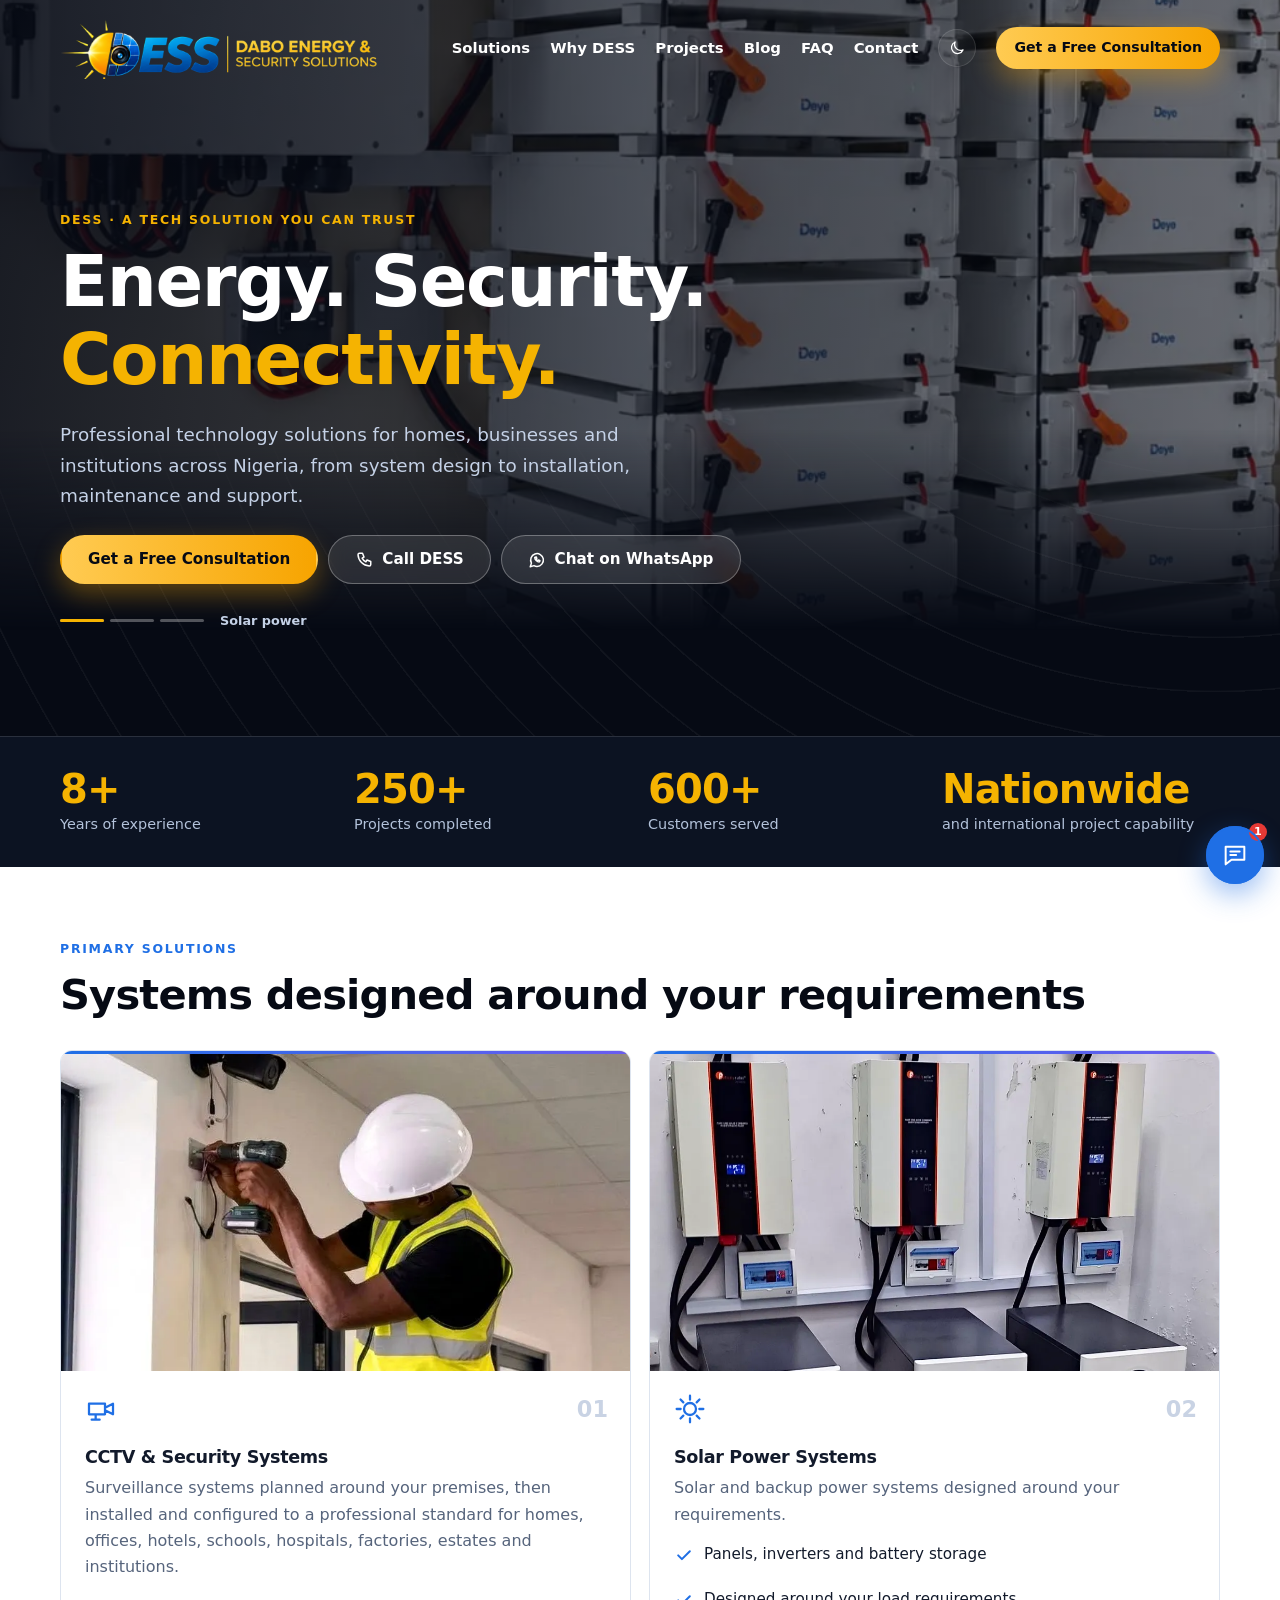
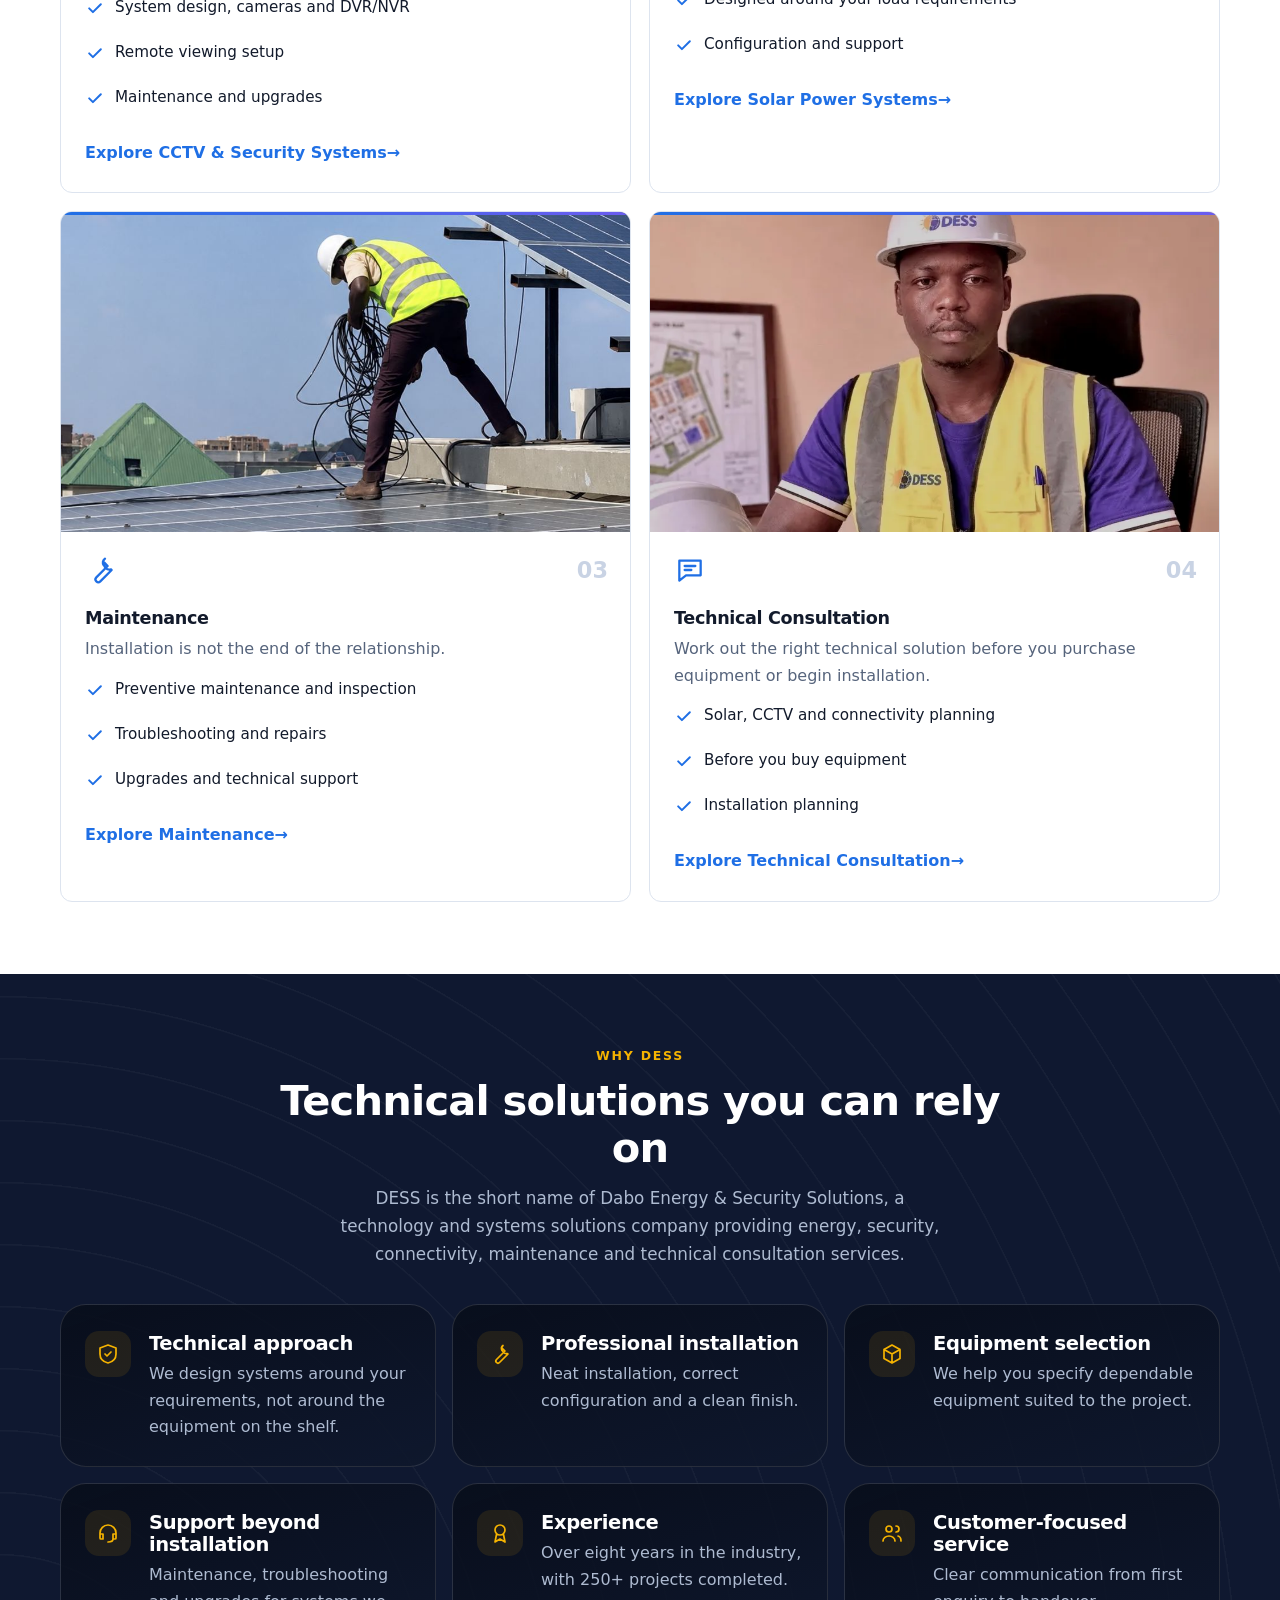
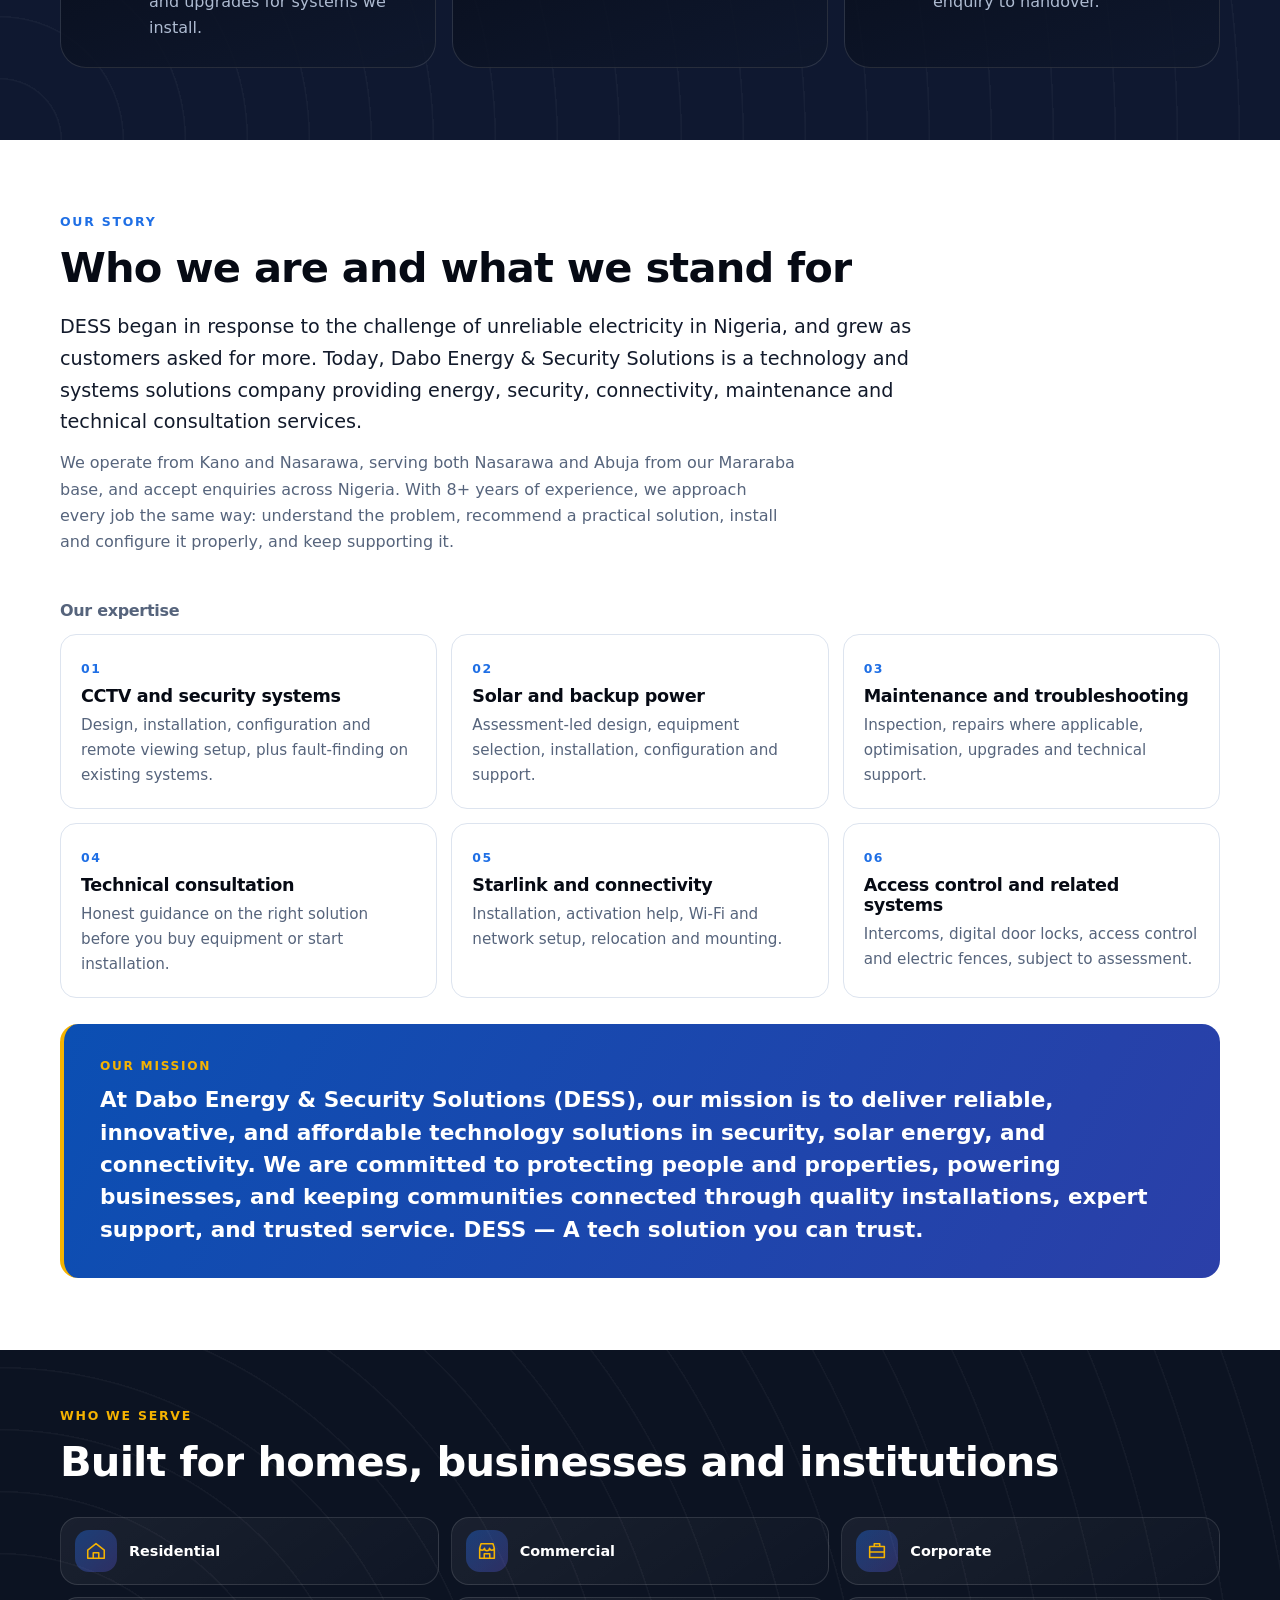
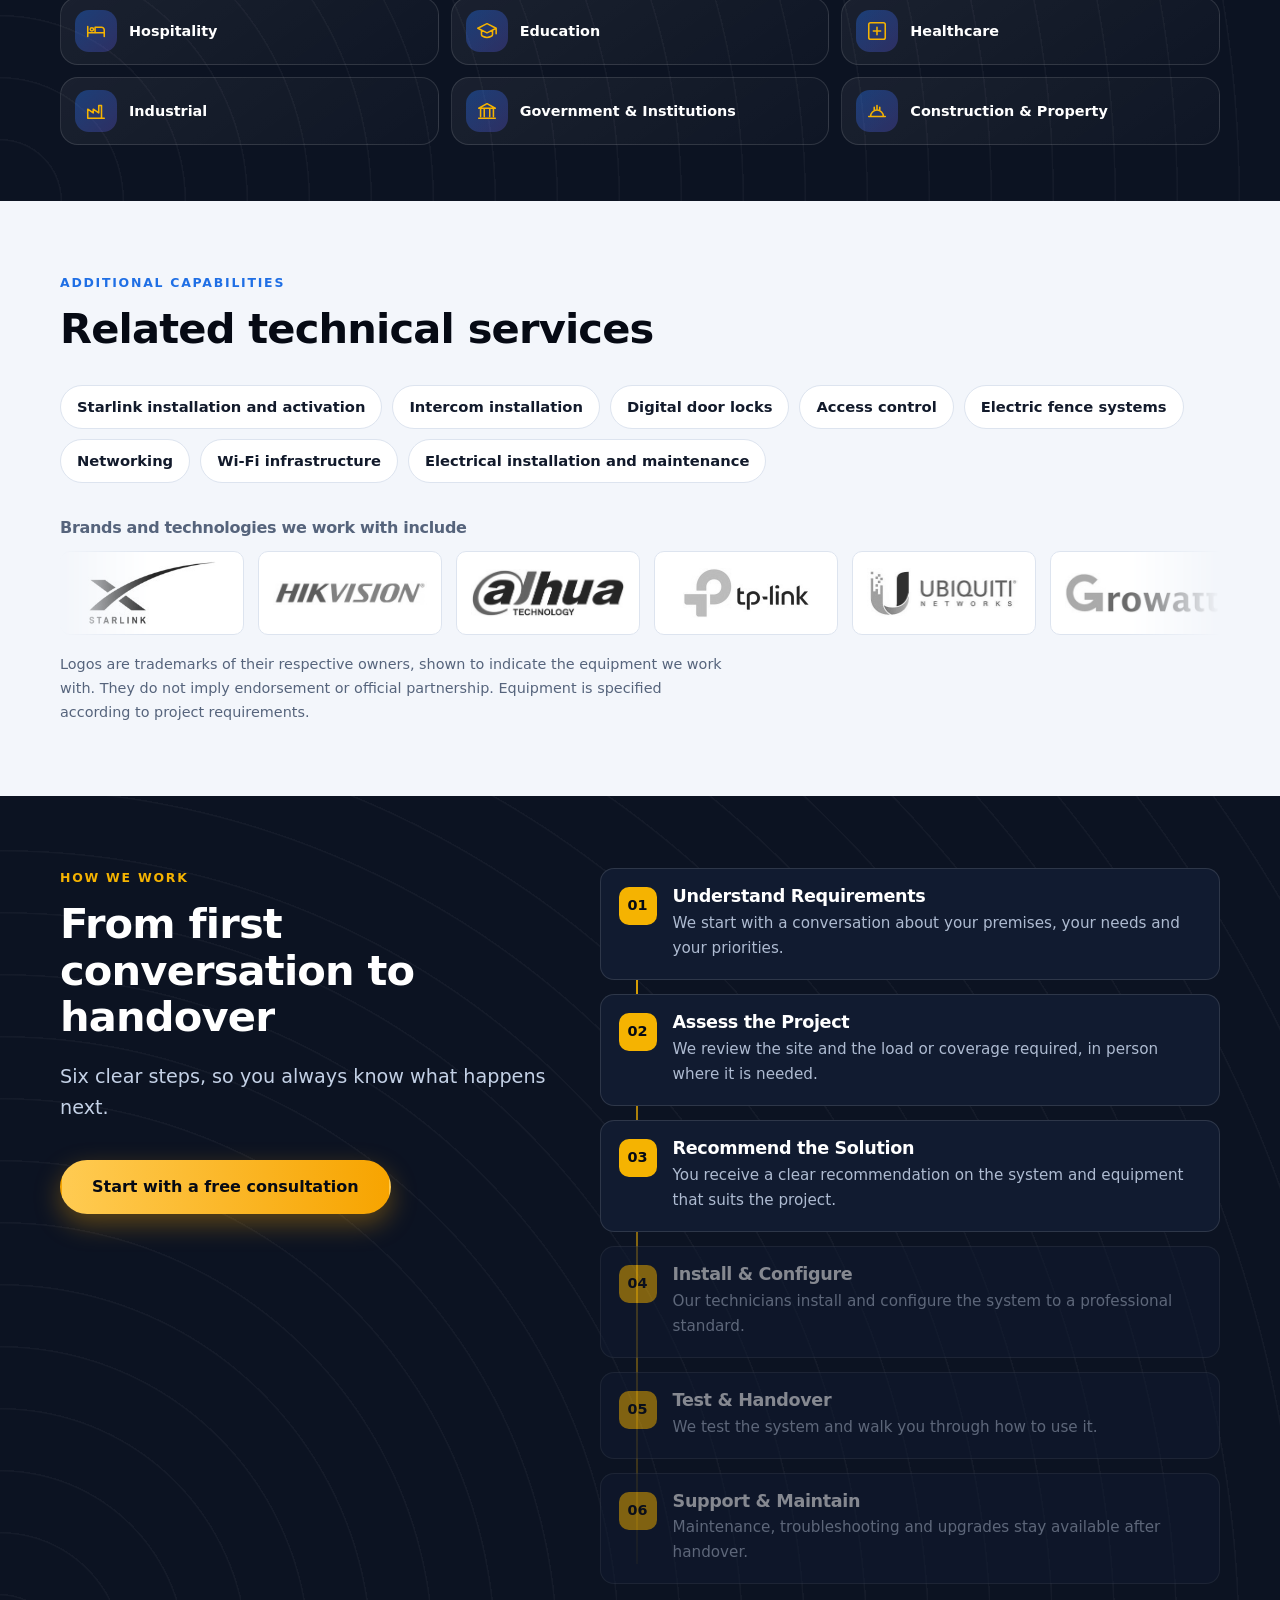
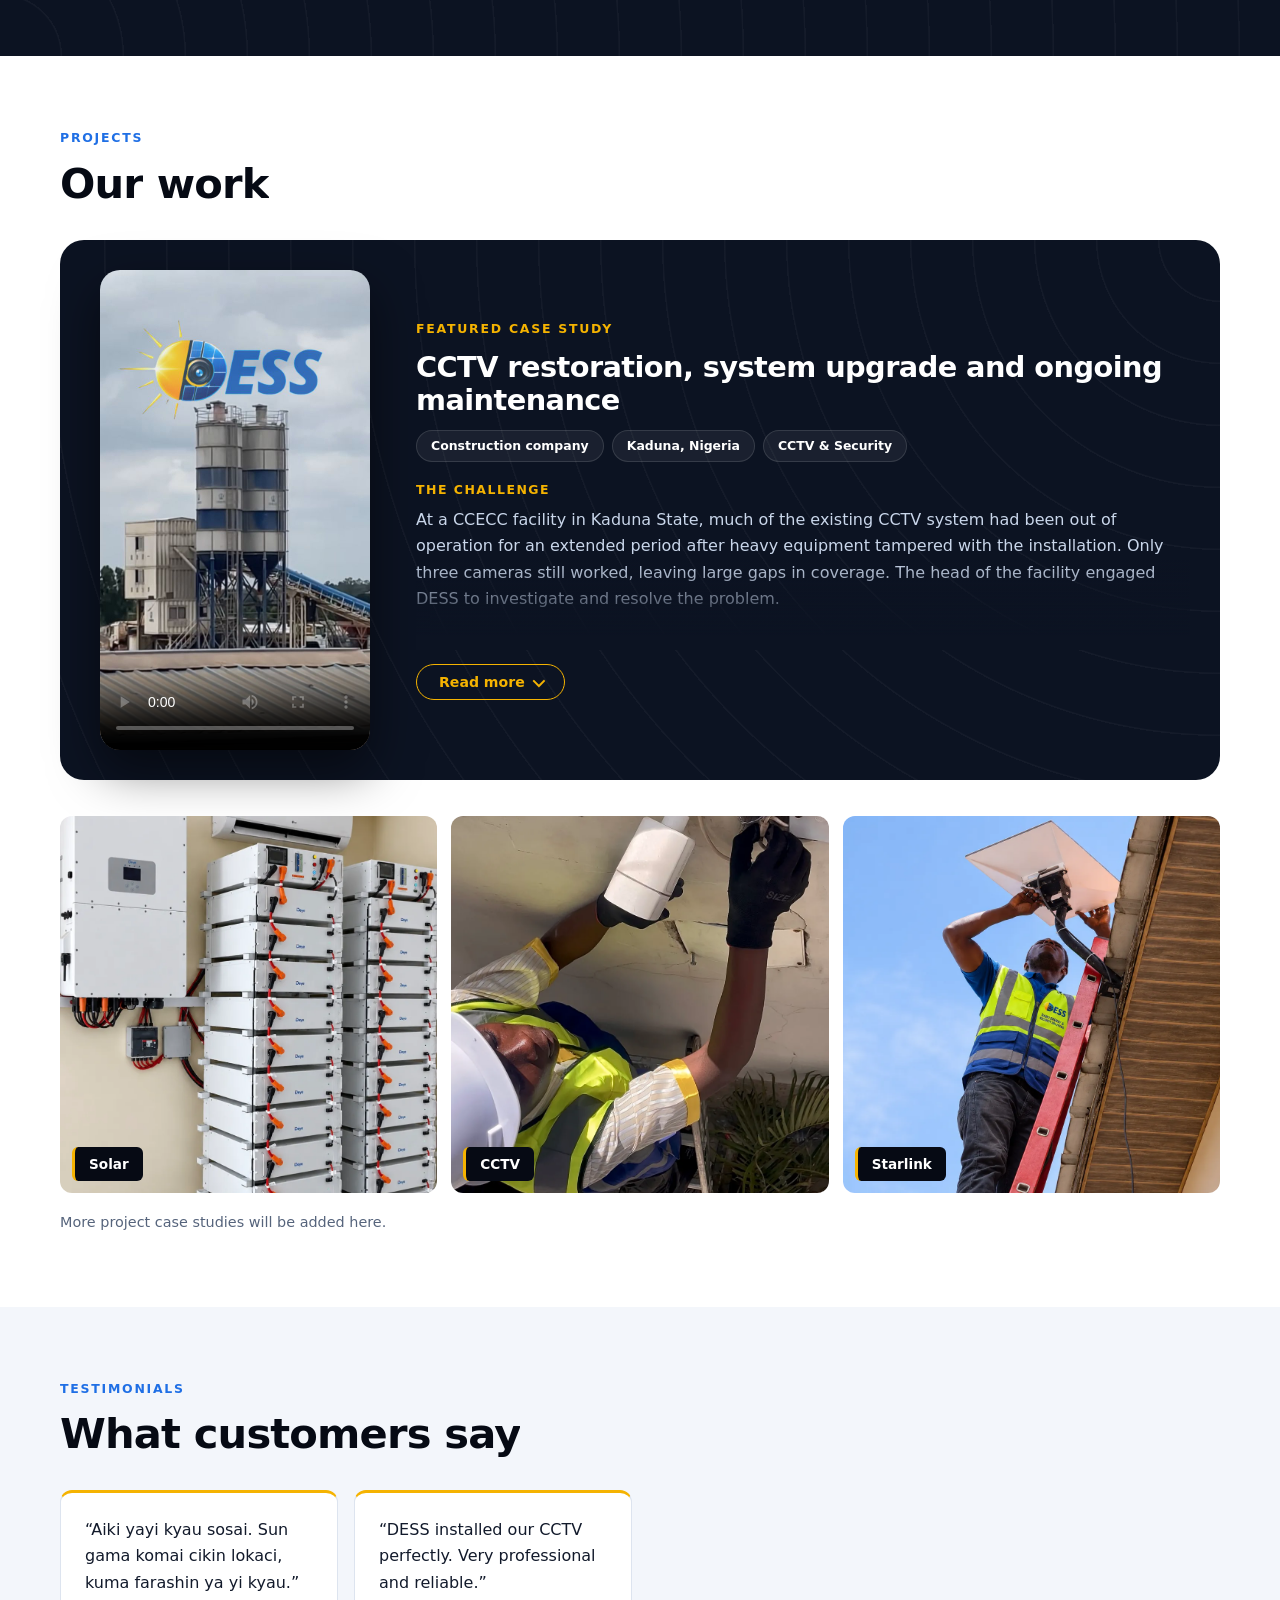
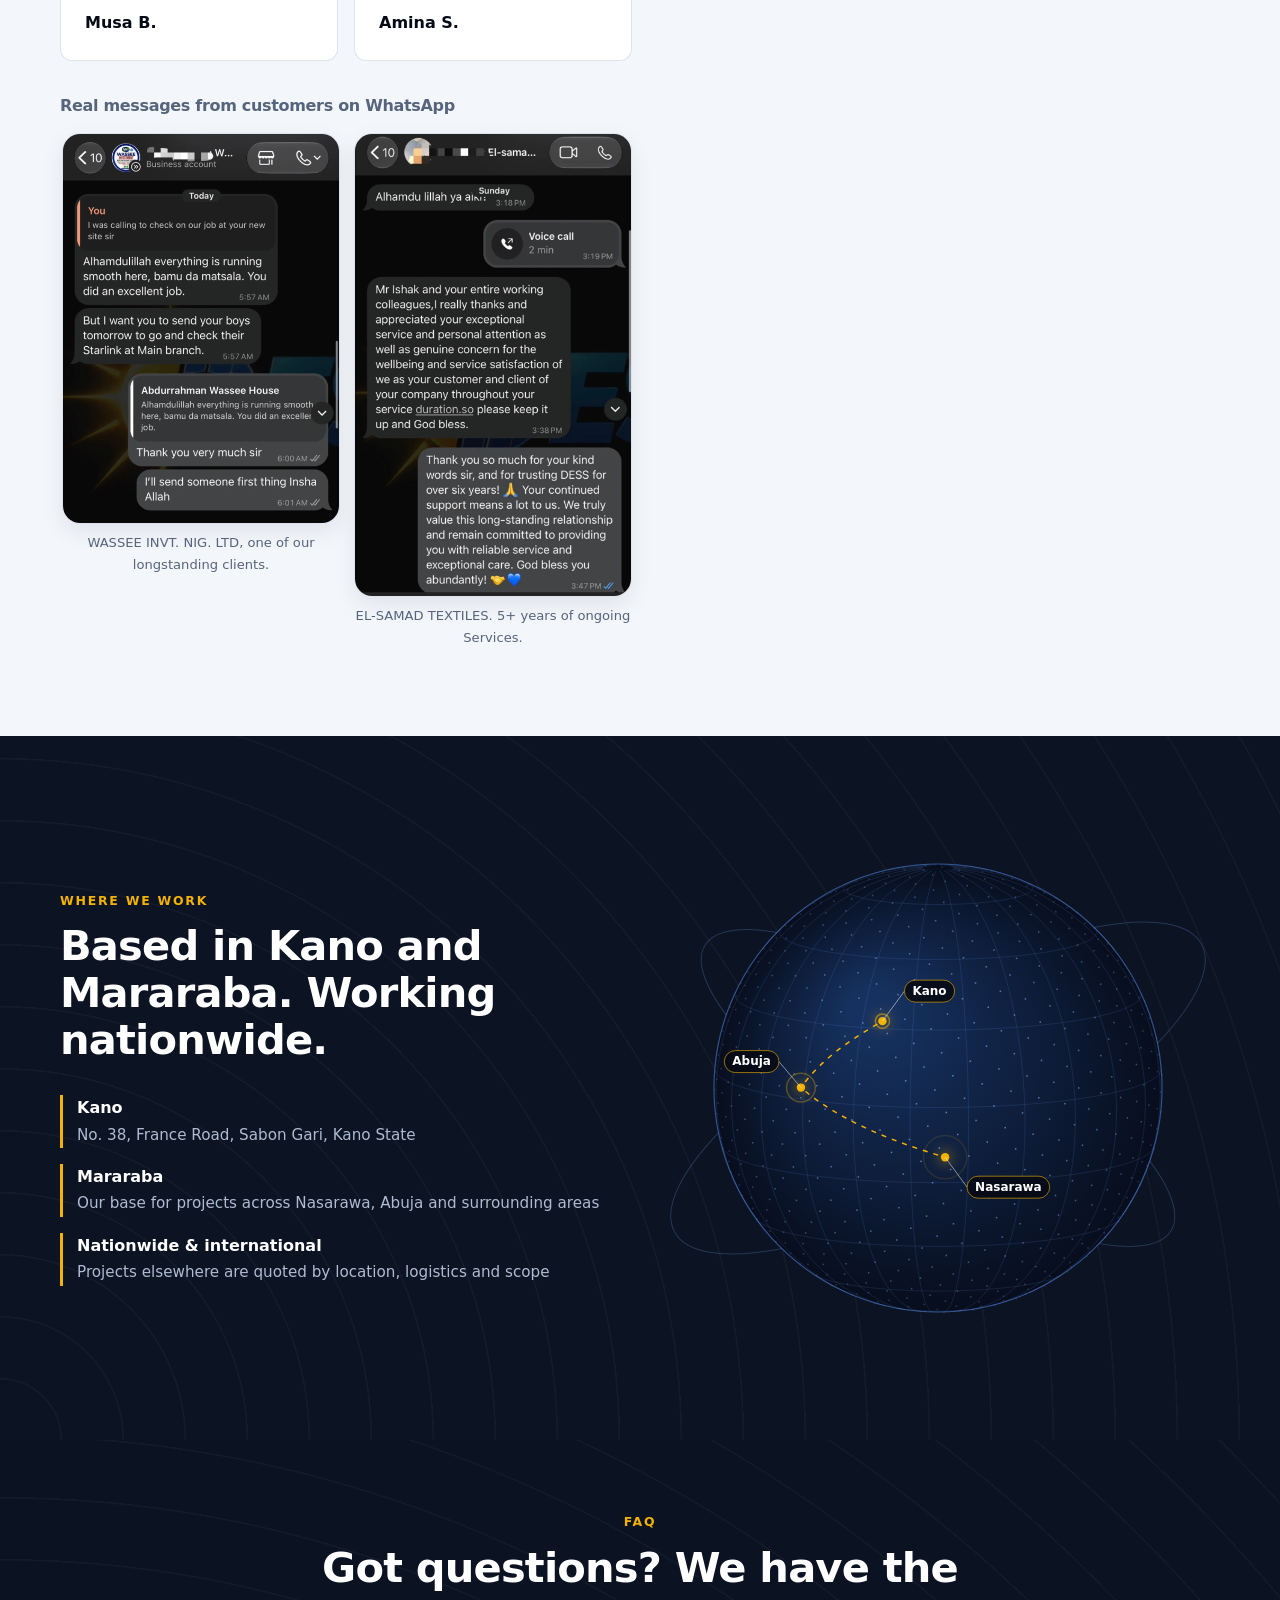
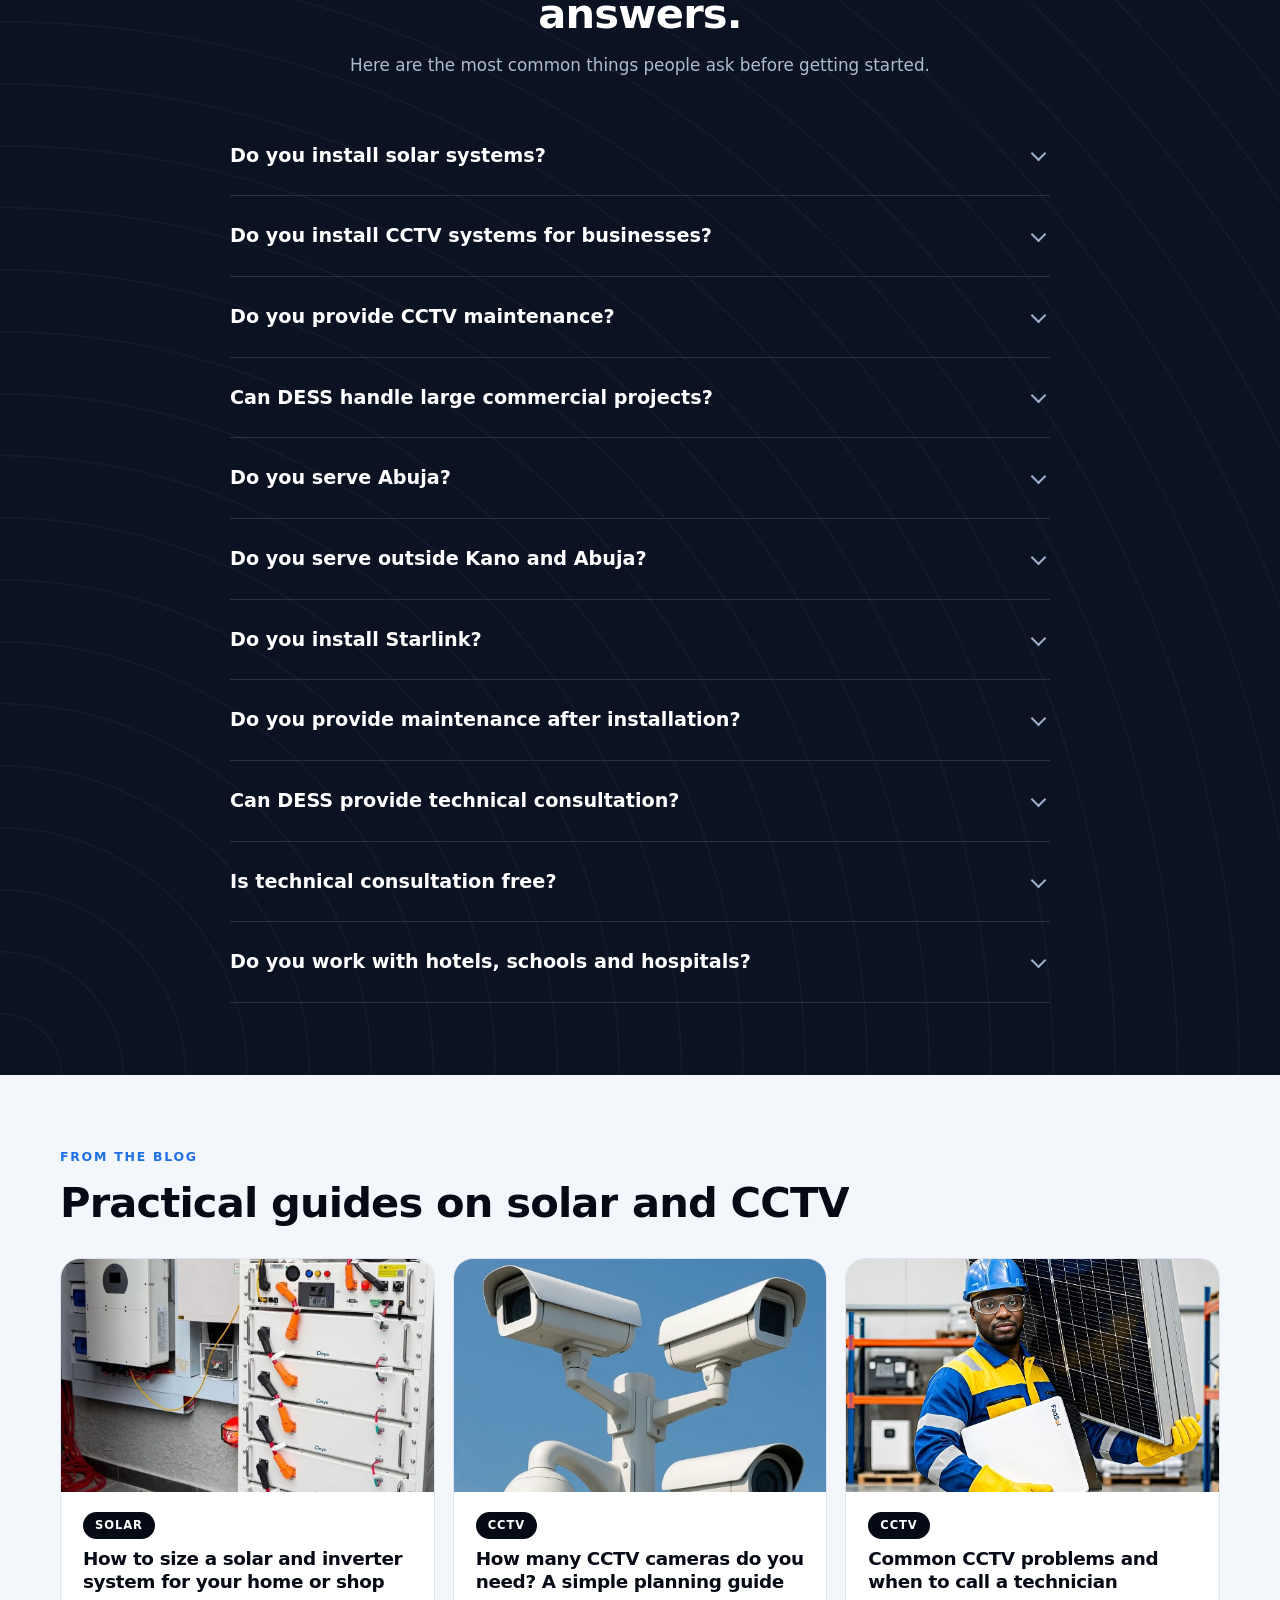
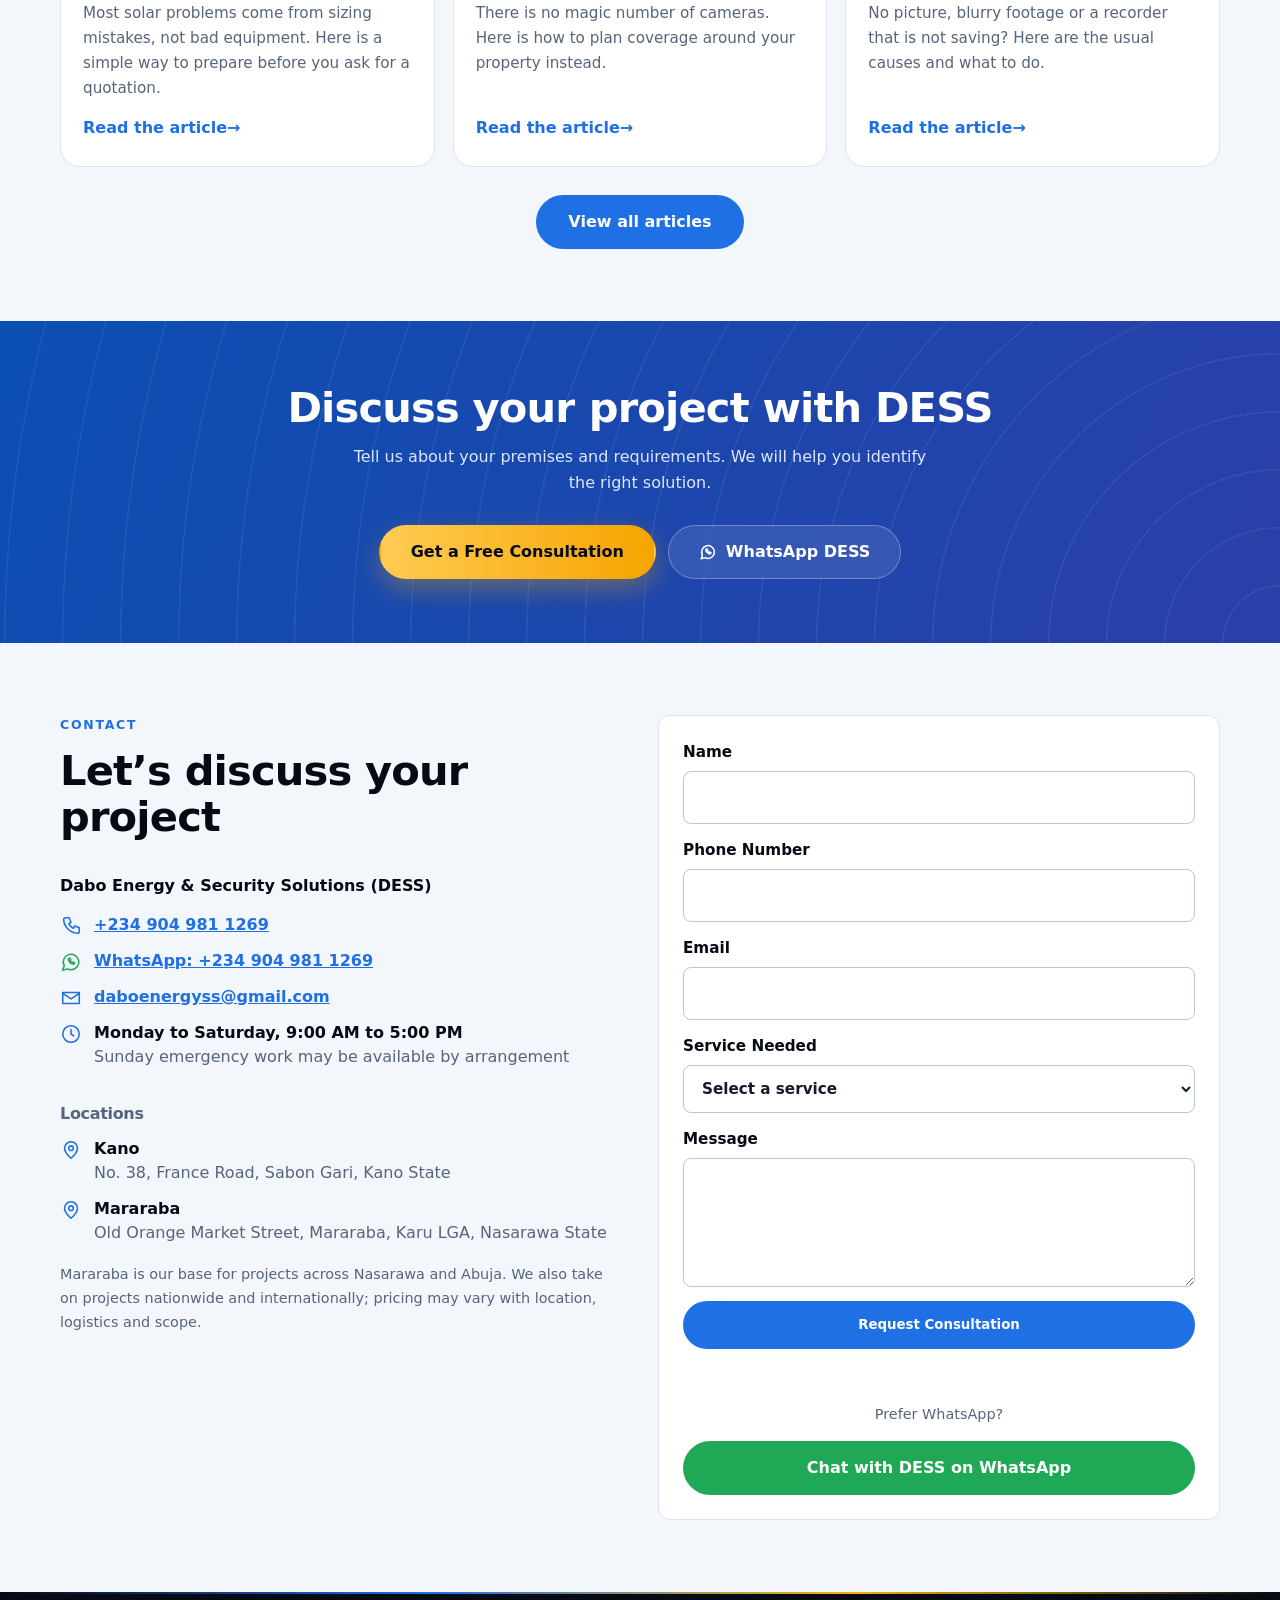
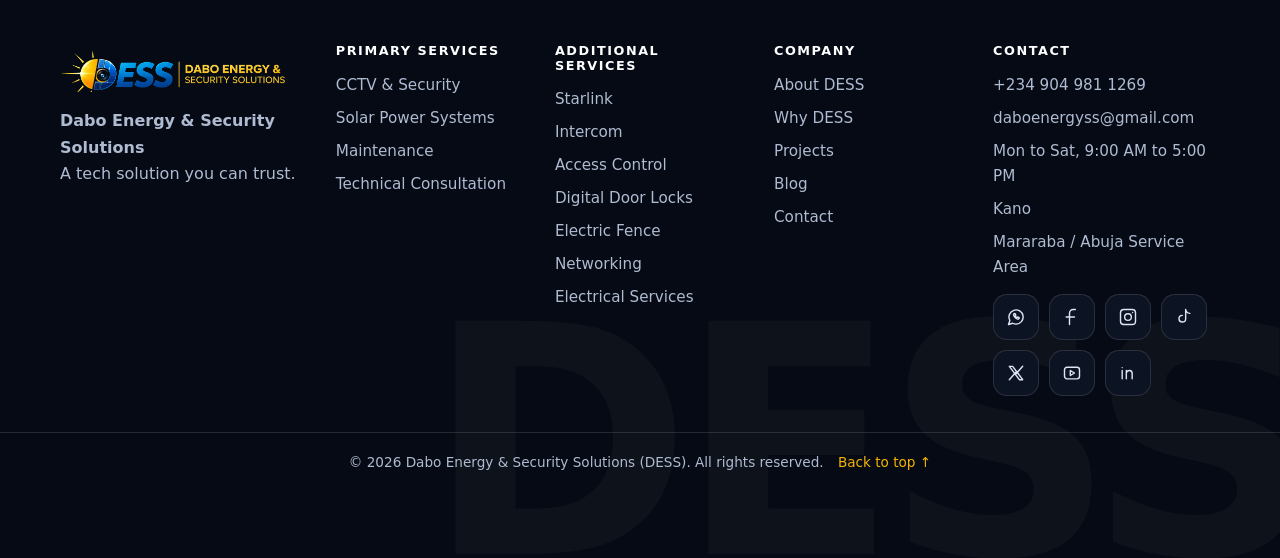
==== commit 9b5c1031: "Rebuild site from CMS content" ====
--- a/index.html
+++ b/index.html
@@ -152,7 +152,7 @@
 <p class="lead">Professional technology solutions for homes, businesses and institutions across Nigeria, from system design to installation, maintenance and support.</p><div class="btns"><a href="/#contact" class="btn btn-gold">Get a Free Consultation</a><a href="tel:+2349049811269" class="btn btn-glass"><svg class="ico"><use href="#i-phone"/></svg>Call DESS</a><a href="https://wa.me/2349049811269" class="btn btn-glass"><svg class="ico"><use href="#i-wa"/></svg>Chat on WhatsApp</a></div><div class="hero-dots" aria-hidden="true"><i></i><i></i><i></i><span class="cap">Solar power</span></div></div></div></section>
 <section class="stats" aria-label="DESS in numbers"><div class="wrap stats-in"><div class="stat"><b data-count="8" data-suffix="+">8+</b><span>Years of experience</span></div><div class="stat"><b data-count="250" data-suffix="+">250+</b><span>Projects completed</span></div><div class="stat"><b data-count="600" data-suffix="+">600+</b><span>Customers served</span></div><div class="stat"><b>Nationwide</b><span>and international project capability</span></div></div></section>
 <section class="sec" id="solutions"><div class="wrap"><p class="eyebrow">Primary solutions</p><h2>Systems designed around your requirements</h2><div class="pgrid"><article class="card pcard"><div class="cimg"><img src="/images/uploads/fa52bc1c-1752-423f-acf0-3d0cdf9d13a5.webp" alt="Technician installing two CCTV cameras on a gate pillar" style="object-position:50% 35%" loading="lazy" decoding="async"></div><div class="cbody"><span class="num">01</span><svg class="ico"><use href="#i-cam"/></svg><h3>CCTV &amp; Security Systems</h3><p>Surveillance systems planned around your premises, then installed and configured to a professional standard for homes, offices, hotels, schools, hospitals, factories, estates and institutions.</p><ul class="ticks"><li><svg class="ico"><use href="#i-tick"/></svg>System design, cameras and DVR/NVR</li><li><svg class="ico"><use href="#i-tick"/></svg>Remote viewing setup</li><li><svg class="ico"><use href="#i-tick"/></svg>Maintenance and upgrades</li></ul><a class="more" href="/cctv">Explore CCTV &amp; Security Systems</a></div></article><article class="card pcard"><div class="cimg"><img src="/images/uploads/img_9929.webp" alt="Solar inverter and battery storage racks in a plant room" style="object-position:50% 50%" loading="lazy" decoding="async"></div><div class="cbody"><span class="num">02</span><svg class="ico"><use href="#i-sun"/></svg><h3>Solar Power Systems</h3><p>Solar and backup power systems designed around your requirements.</p><ul class="ticks"><li><svg class="ico"><use href="#i-tick"/></svg>Panels, inverters and battery storage</li><li><svg class="ico"><use href="#i-tick"/></svg>Designed around your load requirements</li><li><svg class="ico"><use href="#i-tick"/></svg>Configuration and support</li></ul><a class="more" href="/solar">Explore Solar Power Systems</a></div></article><article class="card pcard"><div class="cimg"><img src="/solar-roof.jpg" alt="Technician handling cabling on a rooftop solar array" style="object-position:50% 50%" loading="lazy" decoding="async"></div><div class="cbody"><span class="num">03</span><svg class="ico"><use href="#i-wr"/></svg><h3>Maintenance</h3><p>Installation is not the end of the relationship.</p><ul class="ticks"><li><svg class="ico"><use href="#i-tick"/></svg>Preventive maintenance and inspection</li><li><svg class="ico"><use href="#i-tick"/></svg>Troubleshooting and repairs</li><li><svg class="ico"><use href="#i-tick"/></svg>Upgrades and technical support</li></ul><a class="more" href="/maintenance">Explore Maintenance</a></div></article><article class="card pcard"><div class="cimg"><img src="/images/uploads/cf217535-9648-4259-a890-3cc4c99cf563-1.webp" alt="DESS technician on site in a safety helmet and vest" style="object-position:50% 35%" loading="lazy" decoding="async"></div><div class="cbody"><span class="num">04</span><svg class="ico"><use href="#i-chat"/></svg><h3>Technical Consultation</h3><p>Work out the right technical solution before you purchase equipment or begin installation.</p><ul class="ticks"><li><svg class="ico"><use href="#i-tick"/></svg>Solar, CCTV and connectivity planning</li><li><svg class="ico"><use href="#i-tick"/></svg>Before you buy equipment</li><li><svg class="ico"><use href="#i-tick"/></svg>Installation planning</li></ul><a class="more" href="/consultation">Explore Technical Consultation</a></div></article></div></div></section>
-<section class="sec dark whys" id="why"><div class="wrap"><div class="sec-head"><p class="eyebrow" id="about">Why DESS</p><h2>Technical solutions you can rely on</h2><p class="sub-lead">DESS is the short name of Dabo Energy &amp; Security Solutions, a technology and systems solutions company providing energy, security, connectivity, maintenance and technical consultation services.</p></div><div class="whygrid"><div class="why"><span class="wi"><svg class="ico"><use href="#i-shield"/></svg></span><div><h3>Technical approach</h3><p>We design systems around your requirements, not around the equipment on the shelf.</p></div></div><div class="why"><span class="wi"><svg class="ico"><use href="#i-wr"/></svg></span><div><h3>Professional installation</h3><p>Neat installation, correct configuration and a clean finish.</p></div></div><div class="why"><span class="wi"><svg class="ico"><use href="#i-box"/></svg></span><div><h3>Equipment selection</h3><p>We help you specify dependable equipment suited to the project.</p></div></div><div class="why"><span class="wi"><svg class="ico"><use href="#i-headset"/></svg></span><div><h3>Support beyond installation</h3><p>Maintenance, troubleshooting and upgrades for systems we install.</p></div></div><div class="why"><span class="wi"><svg class="ico"><use href="#i-award"/></svg></span><div><h3>Experience</h3><p>Over seven years in the industry, with 150+ projects completed.</p></div></div><div class="why"><span class="wi"><svg class="ico"><use href="#i-users"/></svg></span><div><h3>Customer-focused service</h3><p>Clear communication from first enquiry to handover.</p></div></div></div></div></section>
+<section class="sec dark whys" id="why"><div class="wrap"><div class="sec-head"><p class="eyebrow" id="about">Why DESS</p><h2>Technical solutions you can rely on</h2><p class="sub-lead">DESS is the short name of Dabo Energy &amp; Security Solutions, a technology and systems solutions company providing energy, security, connectivity, maintenance and technical consultation services.</p></div><div class="whygrid"><div class="why"><span class="wi"><svg class="ico"><use href="#i-shield"/></svg></span><div><h3>Technical approach</h3><p>We design systems around your requirements, not around the equipment on the shelf.</p></div></div><div class="why"><span class="wi"><svg class="ico"><use href="#i-wr"/></svg></span><div><h3>Professional installation</h3><p>Neat installation, correct configuration and a clean finish.</p></div></div><div class="why"><span class="wi"><svg class="ico"><use href="#i-box"/></svg></span><div><h3>Equipment selection</h3><p>We help you specify dependable equipment suited to the project.</p></div></div><div class="why"><span class="wi"><svg class="ico"><use href="#i-headset"/></svg></span><div><h3>Support beyond installation</h3><p>Maintenance, troubleshooting and upgrades for systems we install.</p></div></div><div class="why"><span class="wi"><svg class="ico"><use href="#i-award"/></svg></span><div><h3>Experience</h3><p>Over eight years in the industry, with 250+ projects completed.</p></div></div><div class="why"><span class="wi"><svg class="ico"><use href="#i-users"/></svg></span><div><h3>Customer-focused service</h3><p>Clear communication from first enquiry to handover.</p></div></div></div></div></section>
 <section class="sec company" id="company"><div class="wrap"><p class="eyebrow">Our story</p><h2>Who we are and what we stand for</h2><div class="co-grid"><div class="co-text"><p class="big">DESS began in response to the challenge of unreliable electricity in Nigeria, and grew as customers asked for more. Today, Dabo Energy &amp; Security Solutions is a technology and systems solutions company providing energy, security, connectivity, maintenance and technical consultation services.</p><p>We operate from Kano and Nasarawa, serving both Nasarawa and Abuja from our Mararaba base, and accept enquiries across Nigeria. With 8+ years of experience, we approach every job the same way: understand the problem, recommend a practical solution, install and configure it properly, and keep supporting it.</p></div></div><h3 class="sub co-sub">Our expertise</h3><div class="xgrid"><div class="xp"><span>01</span><h3>CCTV and security systems</h3><p>Design, installation, configuration and remote viewing setup, plus fault-finding on existing systems.</p></div><div class="xp"><span>02</span><h3>Solar and backup power</h3><p>Assessment-led design, equipment selection, installation, configuration and support.</p></div><div class="xp"><span>03</span><h3>Maintenance and troubleshooting</h3><p>Inspection, repairs where applicable, optimisation, upgrades and technical support.</p></div><div class="xp"><span>04</span><h3>Technical consultation</h3><p>Honest guidance on the right solution before you buy equipment or start installation.</p></div><div class="xp"><span>05</span><h3>Starlink and connectivity</h3><p>Installation, activation help, Wi-Fi and network setup, relocation and mounting.</p></div><div class="xp"><span>06</span><h3>Access control and related systems</h3><p>Intercoms, digital door locks, access control and electric fences, subject to assessment.</p></div></div><div class="mission"><span class="mlabel">Our mission</span><p>At Dabo Energy &amp; Security Solutions (DESS), our mission is to deliver reliable, innovative, and affordable technology solutions in security, solar energy, and connectivity. We are committed to protecting people and properties, powering businesses, and keeping communities connected through quality installations, expert support, and trusted service.
 
 DESS — A tech solution you can trust.</p></div></div></section>
@@ -205,6 +205,6 @@
 </div><p class="copy">© <span id="yr">2026</span> Dabo Energy &amp; Security Solutions (DESS). All rights reserved. <a href="#">Back to top &uarr;</a></p></footer>
 <button class="wafab" aria-label="Chat with the DESS assistant" aria-expanded="false" aria-controls="wapop"><svg class="ico"><use href="#i-chat"/></svg><b class="dot">1</b></button><div class="wapop" id="wapop" role="dialog" aria-label="DESS assistant" hidden><div class="wahead"><span class="av">D</span><div><strong>DESS Assistant</strong><small>Automated assistant &middot; answers from DESS information</small></div><button class="waclose" aria-label="Close chat">&times;</button></div><div class="wamsgs" id="wamsgs" aria-live="polite"></div><div class="wachips" id="wachips"></div><form class="wain" id="wain"><input id="wainput" type="text" placeholder="Type your question" autocomplete="off" aria-label="Type your question"><button type="submit" aria-label="Send">&rarr;</button></form><a class="start" id="wastart" href="https://wa.me/2349049811269" target="_blank" rel="noopener">Continue on WhatsApp</a></div>
 <script>window.DESS_SITE={"wa": "2349049811269", "phone": "+234 904 981 1269", "email": "daboenergyss@gmail.com", "phone2": ""};</script>
-<script type="application/json" id="dess-kb">{"faq": [{"q": "Do you install solar systems?", "a": "Yes. DESS designs and installs solar and backup power systems, including panels, inverters and battery storage, configured to your requirements."}, {"q": "Do you install CCTV systems for businesses?", "a": "Yes. We design and install CCTV systems for offices, shops, hotels, schools, hospitals, factories and estates, including DVR/NVR recording and remote viewing setup."}, {"q": "Do you provide CCTV maintenance?", "a": "Yes. We inspect, troubleshoot, repair where applicable and upgrade existing CCTV systems."}, {"q": "Can DESS handle large commercial projects?", "a": "DESS is equipped and positioned to take on commercial and institutional projects, from planning and system design to installation, configuration and support. Share your requirements and we will discuss the scope with you."}, {"q": "Do you serve Abuja?", "a": "Yes. Our Mararaba base serves Nasarawa, Abuja and surrounding areas."}, {"q": "Do you serve outside Kano and Abuja?", "a": "Yes. DESS can take on projects nationwide and outside Nigeria depending on requirements. Pricing may vary with location, logistics and scope."}, {"q": "Do you install Starlink?", "a": "Yes. We handle Starlink equipment supply, installation, activation assistance, Wi-Fi and network configuration, relocation and mounting, troubleshooting and maintenance, and subscription enquiries. Contact us for current plan details and the purchase or renewal process."}, {"q": "Do you provide maintenance after installation?", "a": "Yes. Maintenance and technical support are a core DESS service for solar, CCTV, connectivity and other installed systems."}, {"q": "Can DESS provide technical consultation?", "a": "Yes. We can advise on the right solution before you buy equipment or begin installation."}, {"q": "Is technical consultation free?", "a": "Phone consultations are free. Site consultations are paid, and the price depends on the location."}, {"q": "Do you work with hotels, schools and hospitals?", "a": "We are equipped to serve these sectors. Requirements differ between them, so we begin by understanding your premises and needs."}], "why": [{"title": "Technical approach", "text": "We design systems around your requirements, not around the equipment on the shelf."}, {"title": "Professional installation", "text": "Neat installation, correct configuration and a clean finish."}, {"title": "Equipment selection", "text": "We help you specify dependable equipment suited to the project."}, {"title": "Support beyond installation", "text": "Maintenance, troubleshooting and upgrades for systems we install."}, {"title": "Experience", "text": "Over seven years in the industry, with 150+ projects completed."}, {"title": "Customer-focused service", "text": "Clear communication from first enquiry to handover."}], "about": {"background": ["DESS began in response to the challenge of unreliable electricity in Nigeria, and grew as customers asked for more. Today, Dabo Energy & Security Solutions is a technology and systems solutions company providing energy, security, connectivity, maintenance and technical consultation services.", "We operate from Kano and Nasarawa, serving both Nasarawa and Abuja from our Mararaba base, and accept enquiries across Nigeria. With 8+ years of experience, we approach every job the same way: understand the problem, recommend a practical solution, install and configure it properly, and keep supporting it."], "mission": "At Dabo Energy & Security Solutions (DESS), our mission is to deliver reliable, innovative, and affordable technology solutions in security, solar energy, and connectivity. We are committed to protecting people and properties, powering businesses, and keeping communities connected through quality installations, expert support, and trusted service.\n\nDESS — A tech solution you can trust.", "expertise": [{"title": "CCTV and security systems", "text": "Design, installation, configuration and remote viewing setup, plus fault-finding on existing systems."}, {"title": "Solar and backup power", "text": "Assessment-led design, equipment selection, installation, configuration and support."}, {"title": "Maintenance and troubleshooting", "text": "Inspection, repairs where applicable, optimisation, upgrades and technical support."}, {"title": "Technical consultation", "text": "Honest guidance on the right solution before you buy equipment or start installation."}, {"title": "Starlink and connectivity", "text": "Installation, activation help, Wi-Fi and network setup, relocation and mounting."}, {"title": "Access control and related systems", "text": "Intercoms, digital door locks, access control and electric fences, subject to assessment."}], "founders": ""}}</script>
+<script type="application/json" id="dess-kb">{"faq": [{"q": "Do you install solar systems?", "a": "Yes. DESS designs and installs solar and backup power systems, including panels, inverters and battery storage, configured to your requirements."}, {"q": "Do you install CCTV systems for businesses?", "a": "Yes. We design and install CCTV systems for offices, shops, hotels, schools, hospitals, factories and estates, including DVR/NVR recording and remote viewing setup."}, {"q": "Do you provide CCTV maintenance?", "a": "Yes. We inspect, troubleshoot, repair where applicable and upgrade existing CCTV systems."}, {"q": "Can DESS handle large commercial projects?", "a": "DESS is equipped and positioned to take on commercial and institutional projects, from planning and system design to installation, configuration and support. Share your requirements and we will discuss the scope with you."}, {"q": "Do you serve Abuja?", "a": "Yes. Our Mararaba base serves Nasarawa, Abuja and surrounding areas."}, {"q": "Do you serve outside Kano and Abuja?", "a": "Yes. DESS can take on projects nationwide and outside Nigeria depending on requirements. Pricing may vary with location, logistics and scope."}, {"q": "Do you install Starlink?", "a": "Yes. We handle Starlink equipment supply, installation, activation assistance, Wi-Fi and network configuration, relocation and mounting, troubleshooting and maintenance, and subscription enquiries. Contact us for current plan details and the purchase or renewal process."}, {"q": "Do you provide maintenance after installation?", "a": "Yes. Maintenance and technical support are a core DESS service for solar, CCTV, connectivity and other installed systems."}, {"q": "Can DESS provide technical consultation?", "a": "Yes. We can advise on the right solution before you buy equipment or begin installation."}, {"q": "Is technical consultation free?", "a": "Phone consultations are free. Site consultations are paid, and the price depends on the location."}, {"q": "Do you work with hotels, schools and hospitals?", "a": "We are equipped to serve these sectors. Requirements differ between them, so we begin by understanding your premises and needs."}], "why": [{"title": "Technical approach", "text": "We design systems around your requirements, not around the equipment on the shelf."}, {"title": "Professional installation", "text": "Neat installation, correct configuration and a clean finish."}, {"title": "Equipment selection", "text": "We help you specify dependable equipment suited to the project."}, {"title": "Support beyond installation", "text": "Maintenance, troubleshooting and upgrades for systems we install."}, {"title": "Experience", "text": "Over eight years in the industry, with 250+ projects completed."}, {"title": "Customer-focused service", "text": "Clear communication from first enquiry to handover."}], "about": {"background": ["DESS began in response to the challenge of unreliable electricity in Nigeria, and grew as customers asked for more. Today, Dabo Energy & Security Solutions is a technology and systems solutions company providing energy, security, connectivity, maintenance and technical consultation services.", "We operate from Kano and Nasarawa, serving both Nasarawa and Abuja from our Mararaba base, and accept enquiries across Nigeria. With 8+ years of experience, we approach every job the same way: understand the problem, recommend a practical solution, install and configure it properly, and keep supporting it."], "mission": "At Dabo Energy & Security Solutions (DESS), our mission is to deliver reliable, innovative, and affordable technology solutions in security, solar energy, and connectivity. We are committed to protecting people and properties, powering businesses, and keeping communities connected through quality installations, expert support, and trusted service.\n\nDESS — A tech solution you can trust.", "expertise": [{"title": "CCTV and security systems", "text": "Design, installation, configuration and remote viewing setup, plus fault-finding on existing systems."}, {"title": "Solar and backup power", "text": "Assessment-led design, equipment selection, installation, configuration and support."}, {"title": "Maintenance and troubleshooting", "text": "Inspection, repairs where applicable, optimisation, upgrades and technical support."}, {"title": "Technical consultation", "text": "Honest guidance on the right solution before you buy equipment or start installation."}, {"title": "Starlink and connectivity", "text": "Installation, activation help, Wi-Fi and network setup, relocation and mounting."}, {"title": "Access control and related systems", "text": "Intercoms, digital door locks, access control and electric fences, subject to assessment."}], "founders": ""}}</script>
 <script src="/script.js"></script>
 </body></html>
